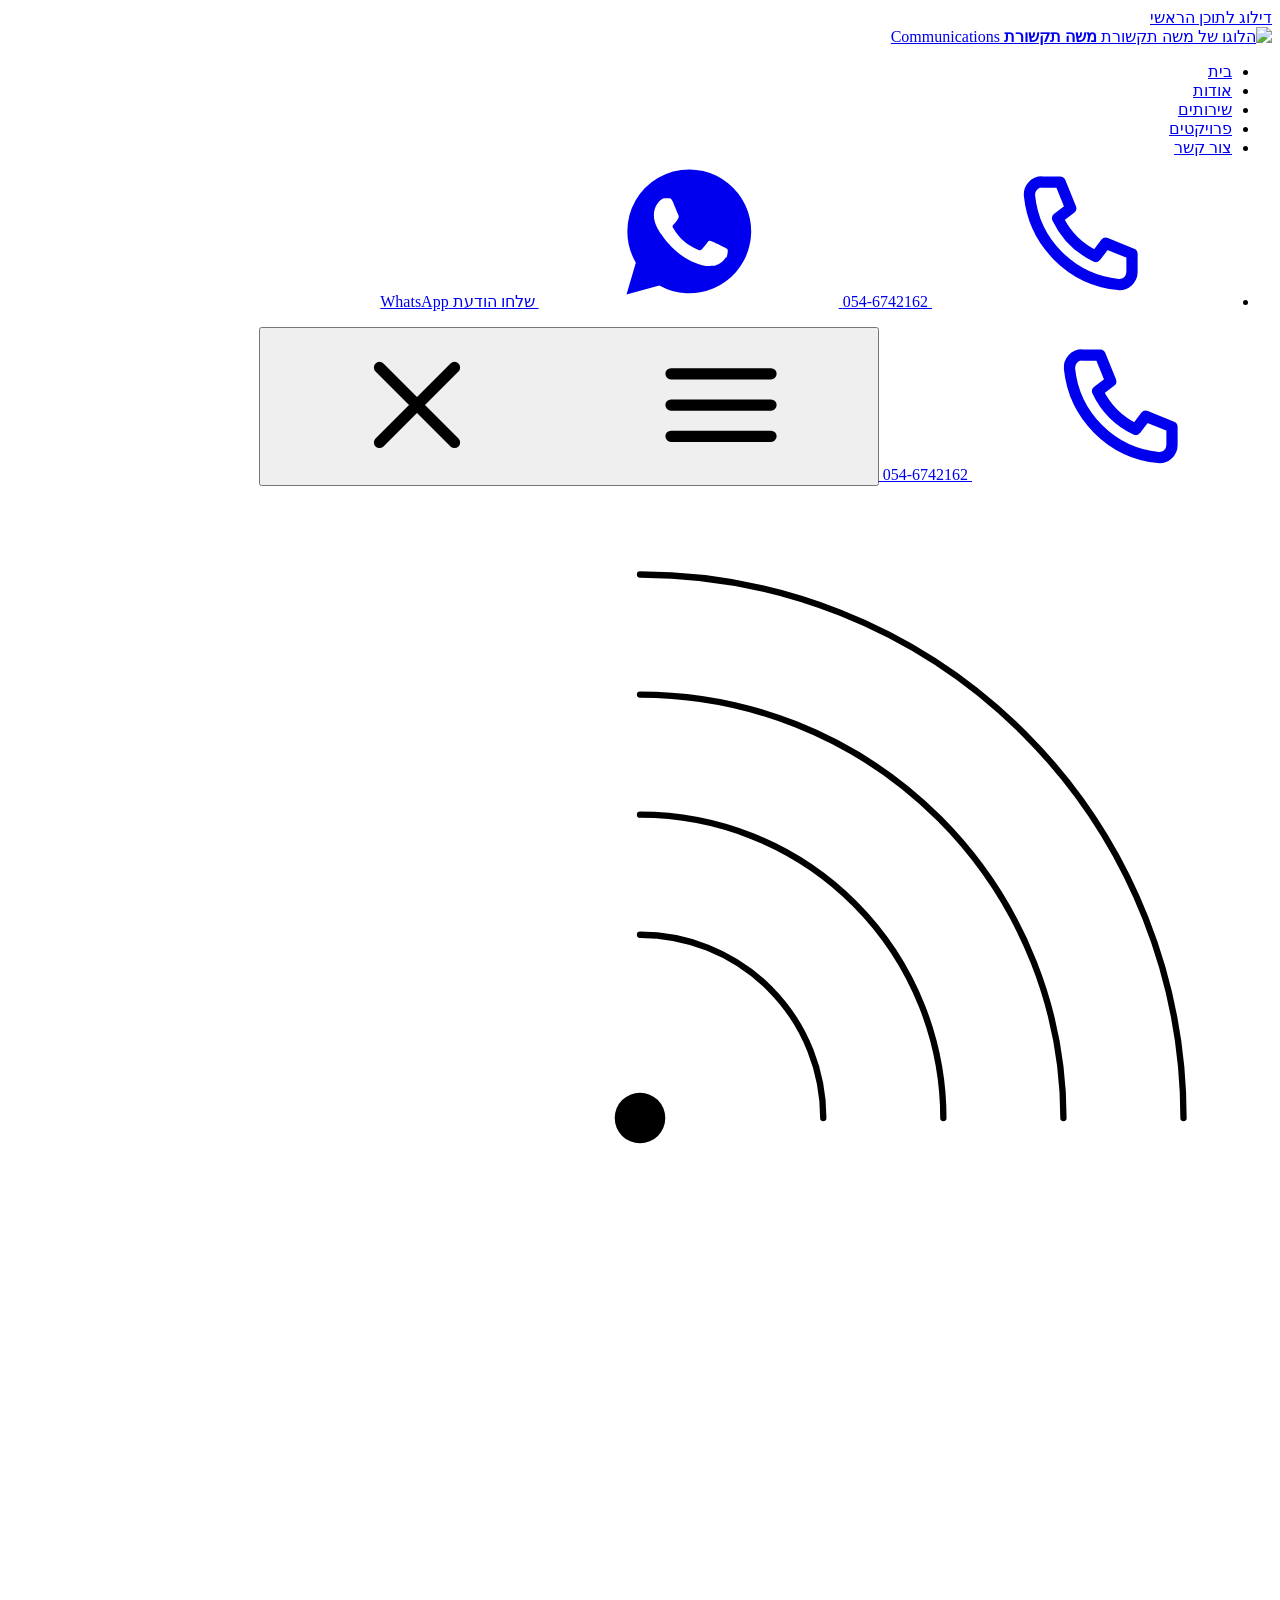
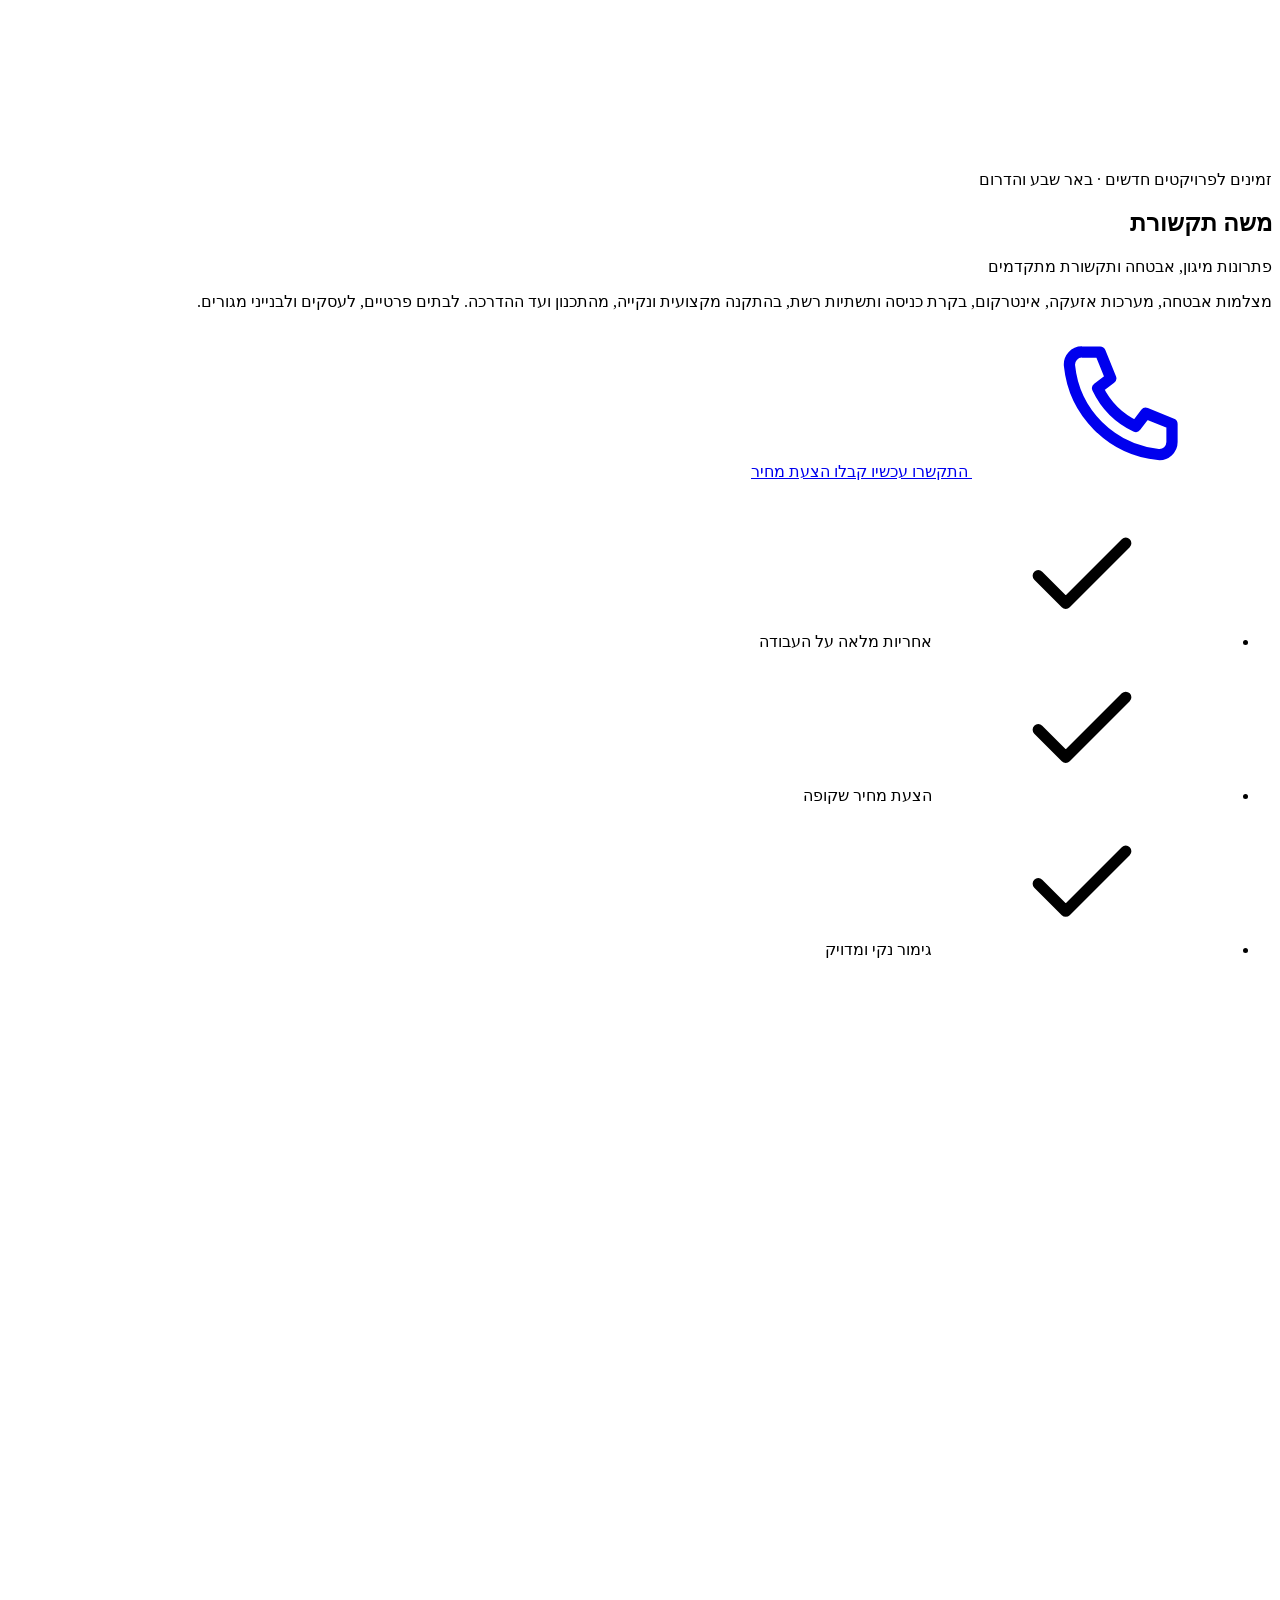
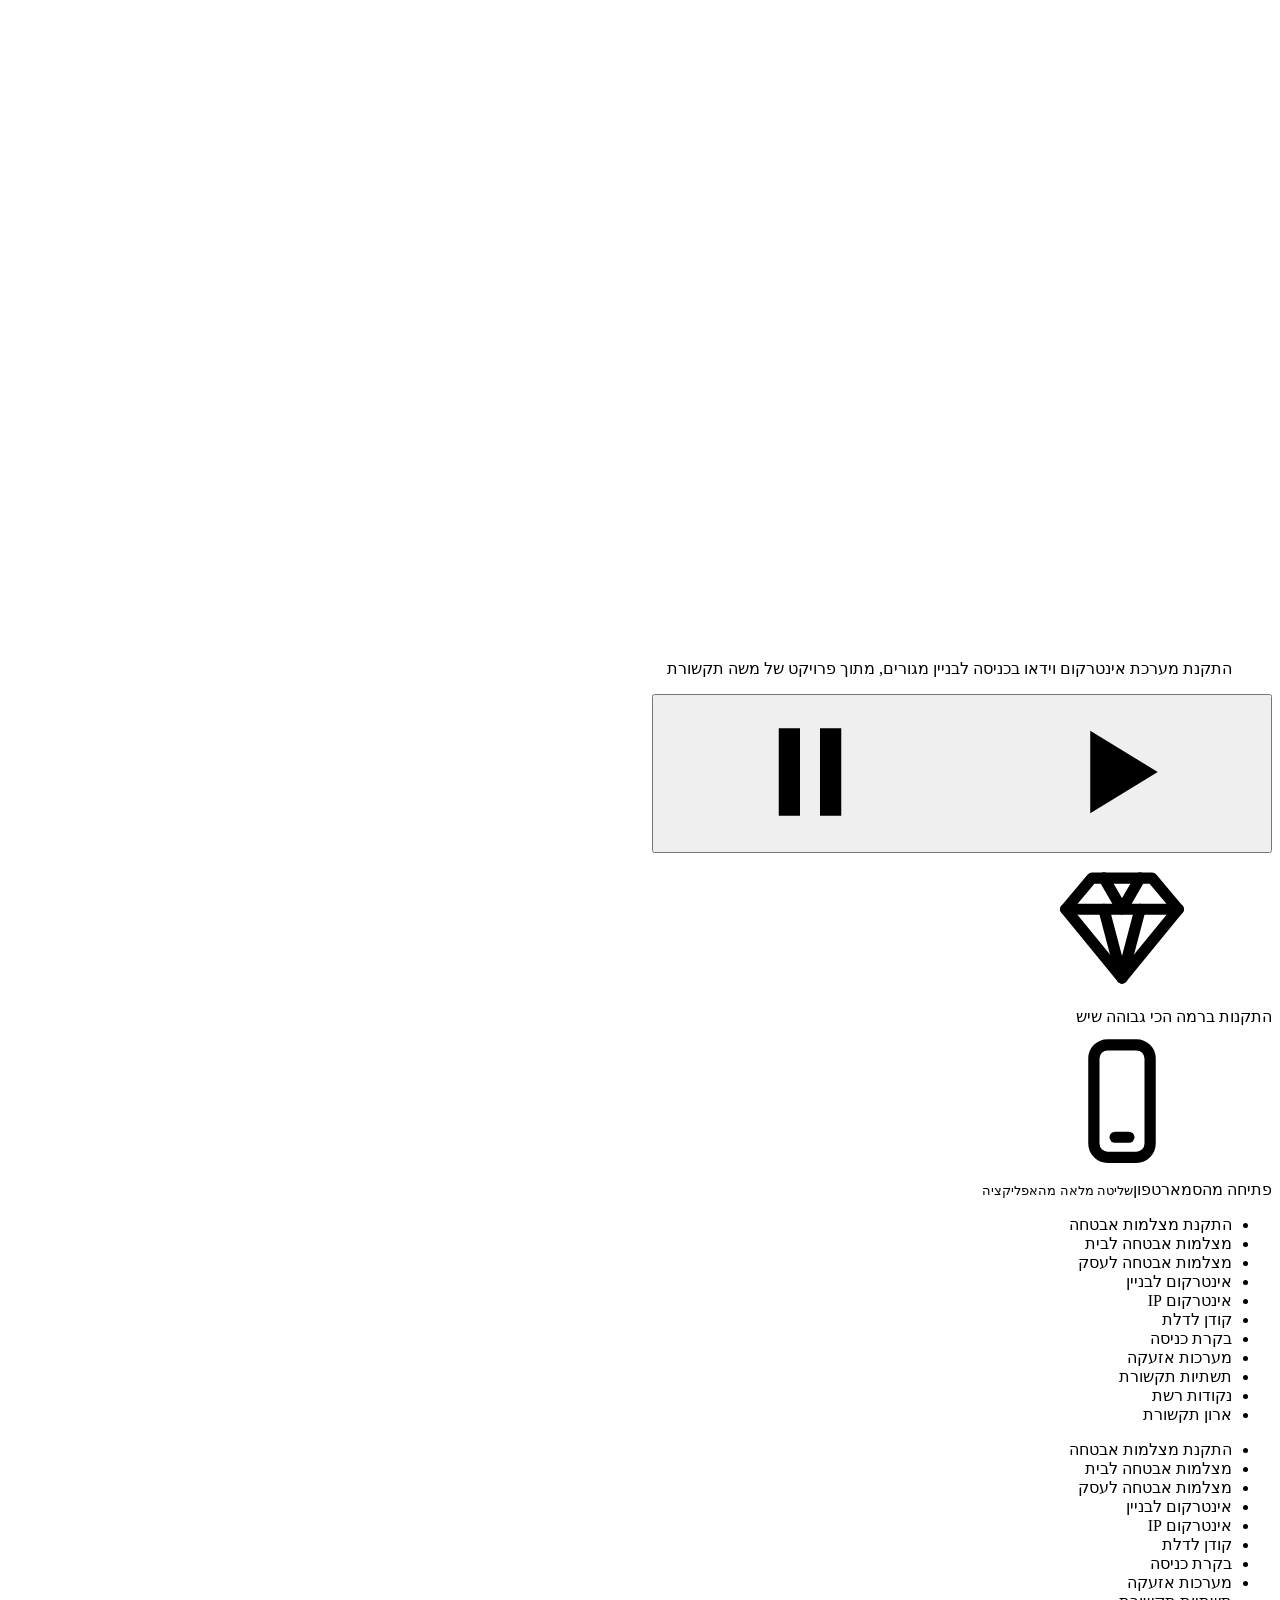
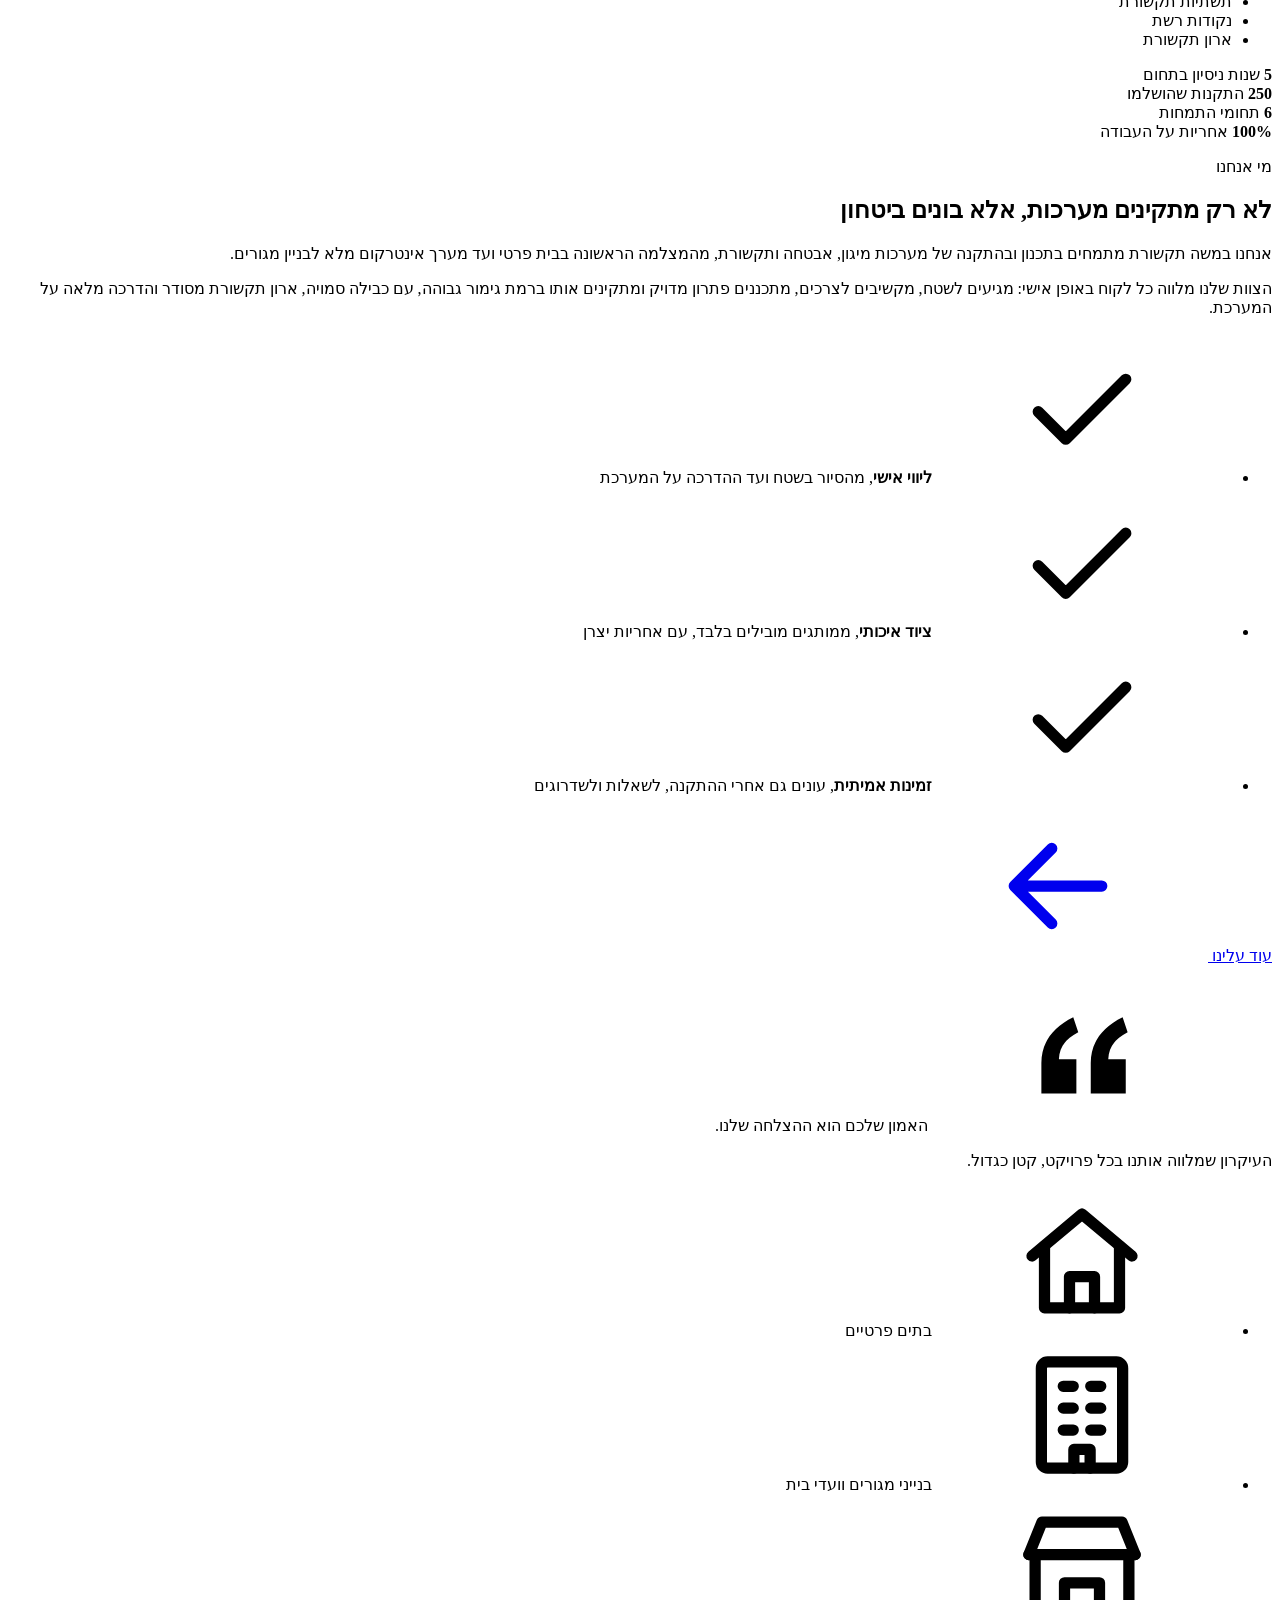
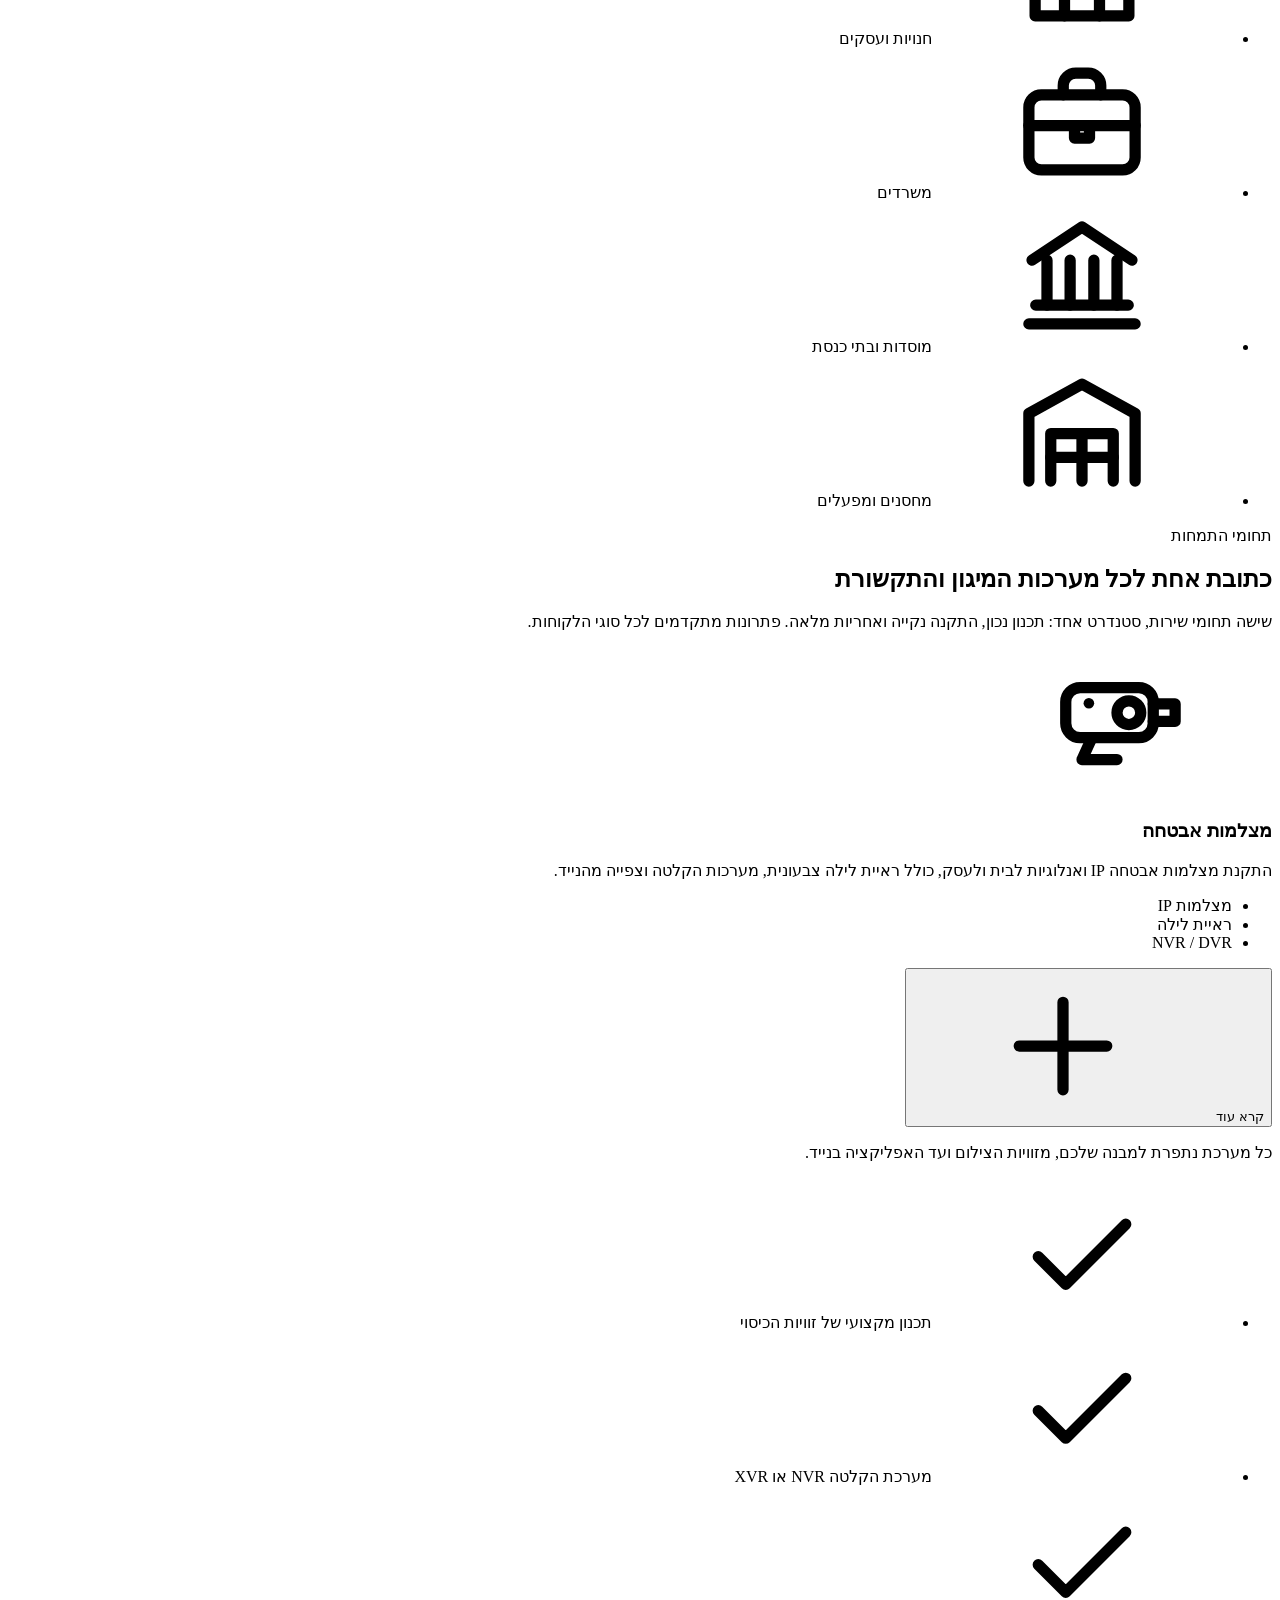
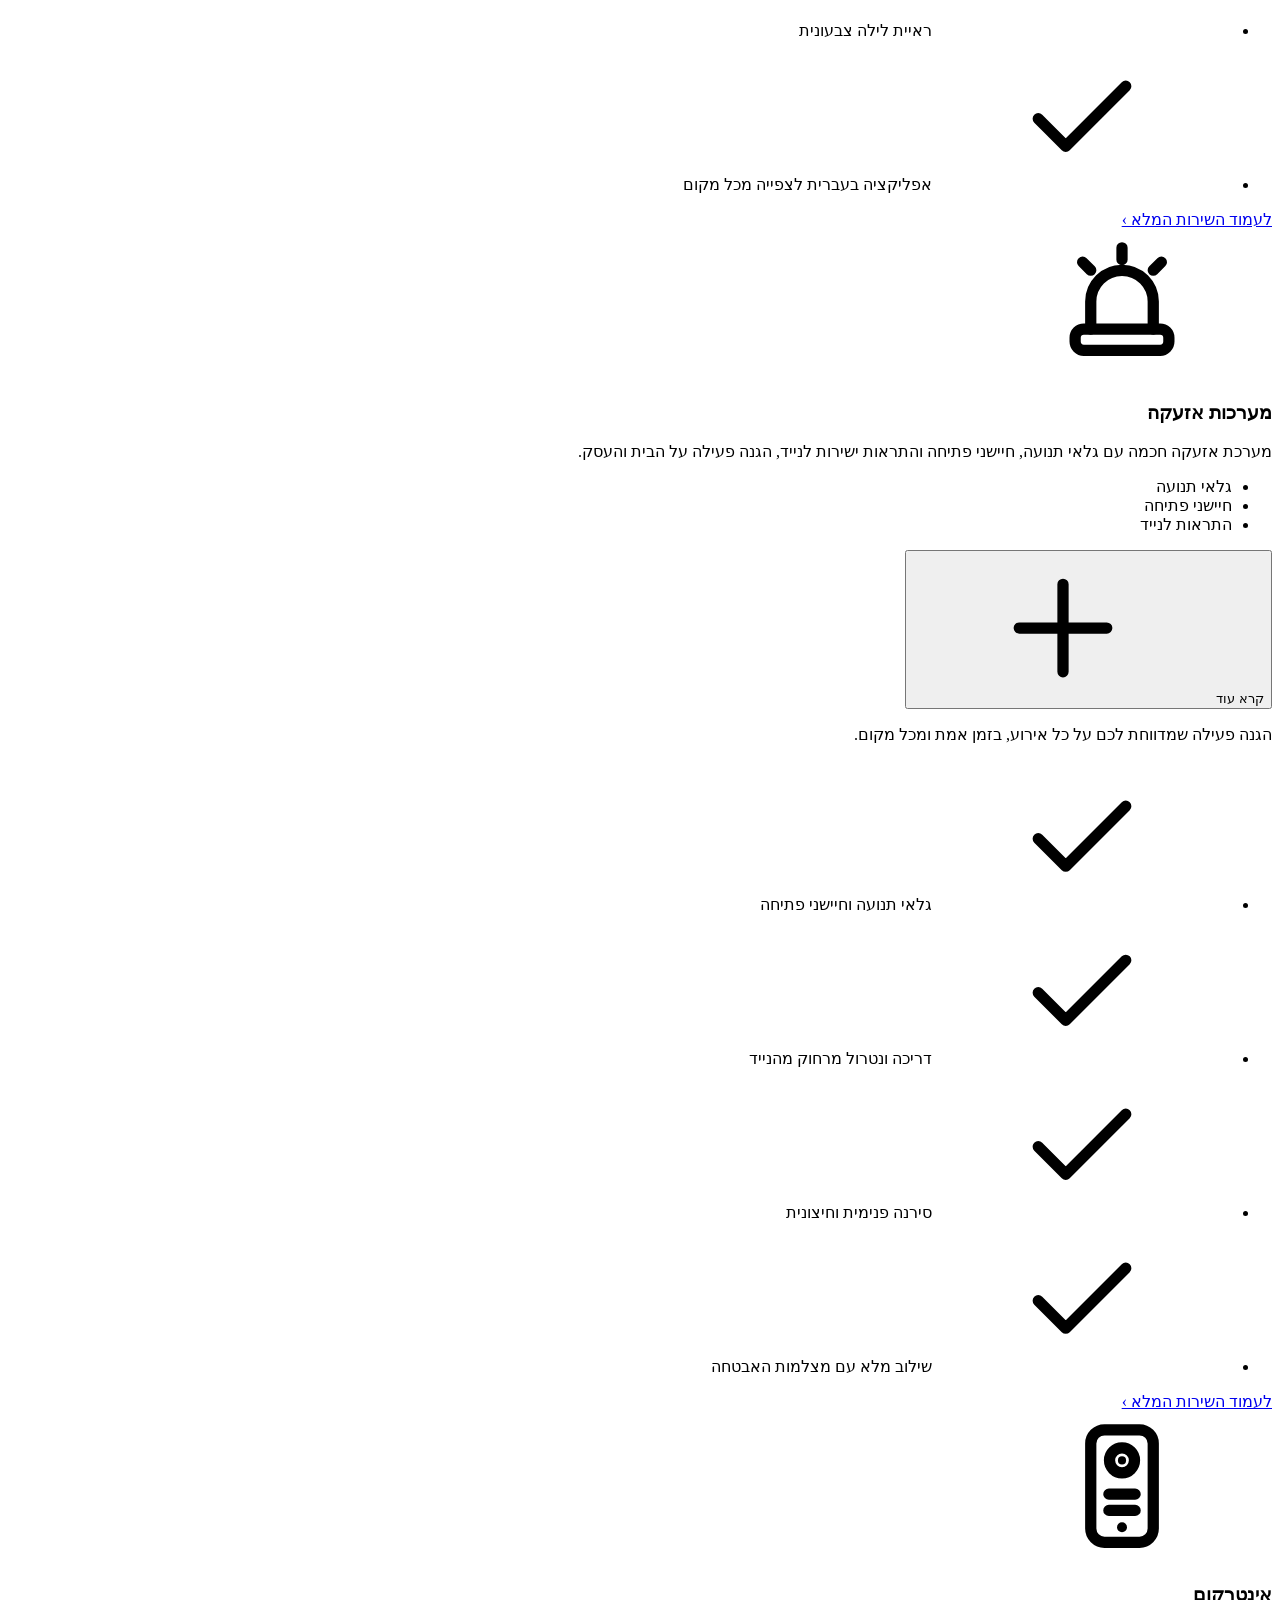
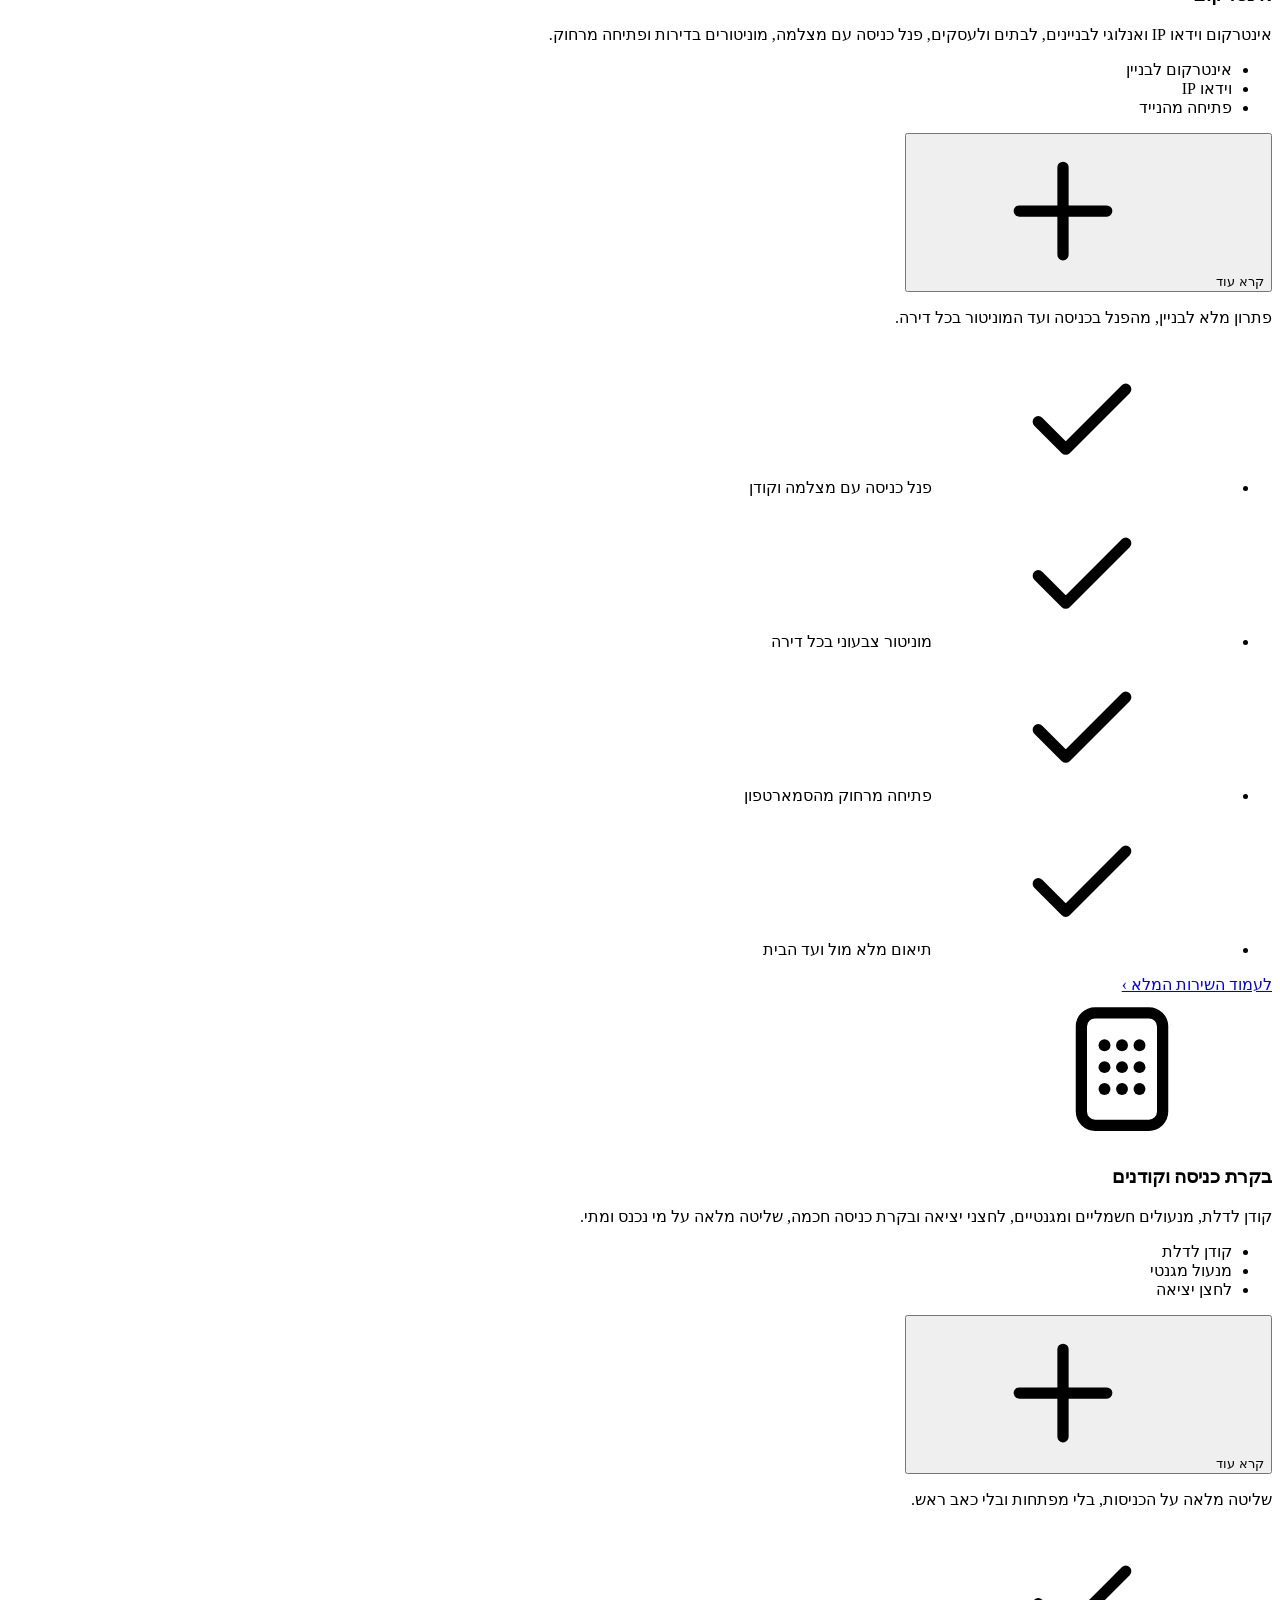
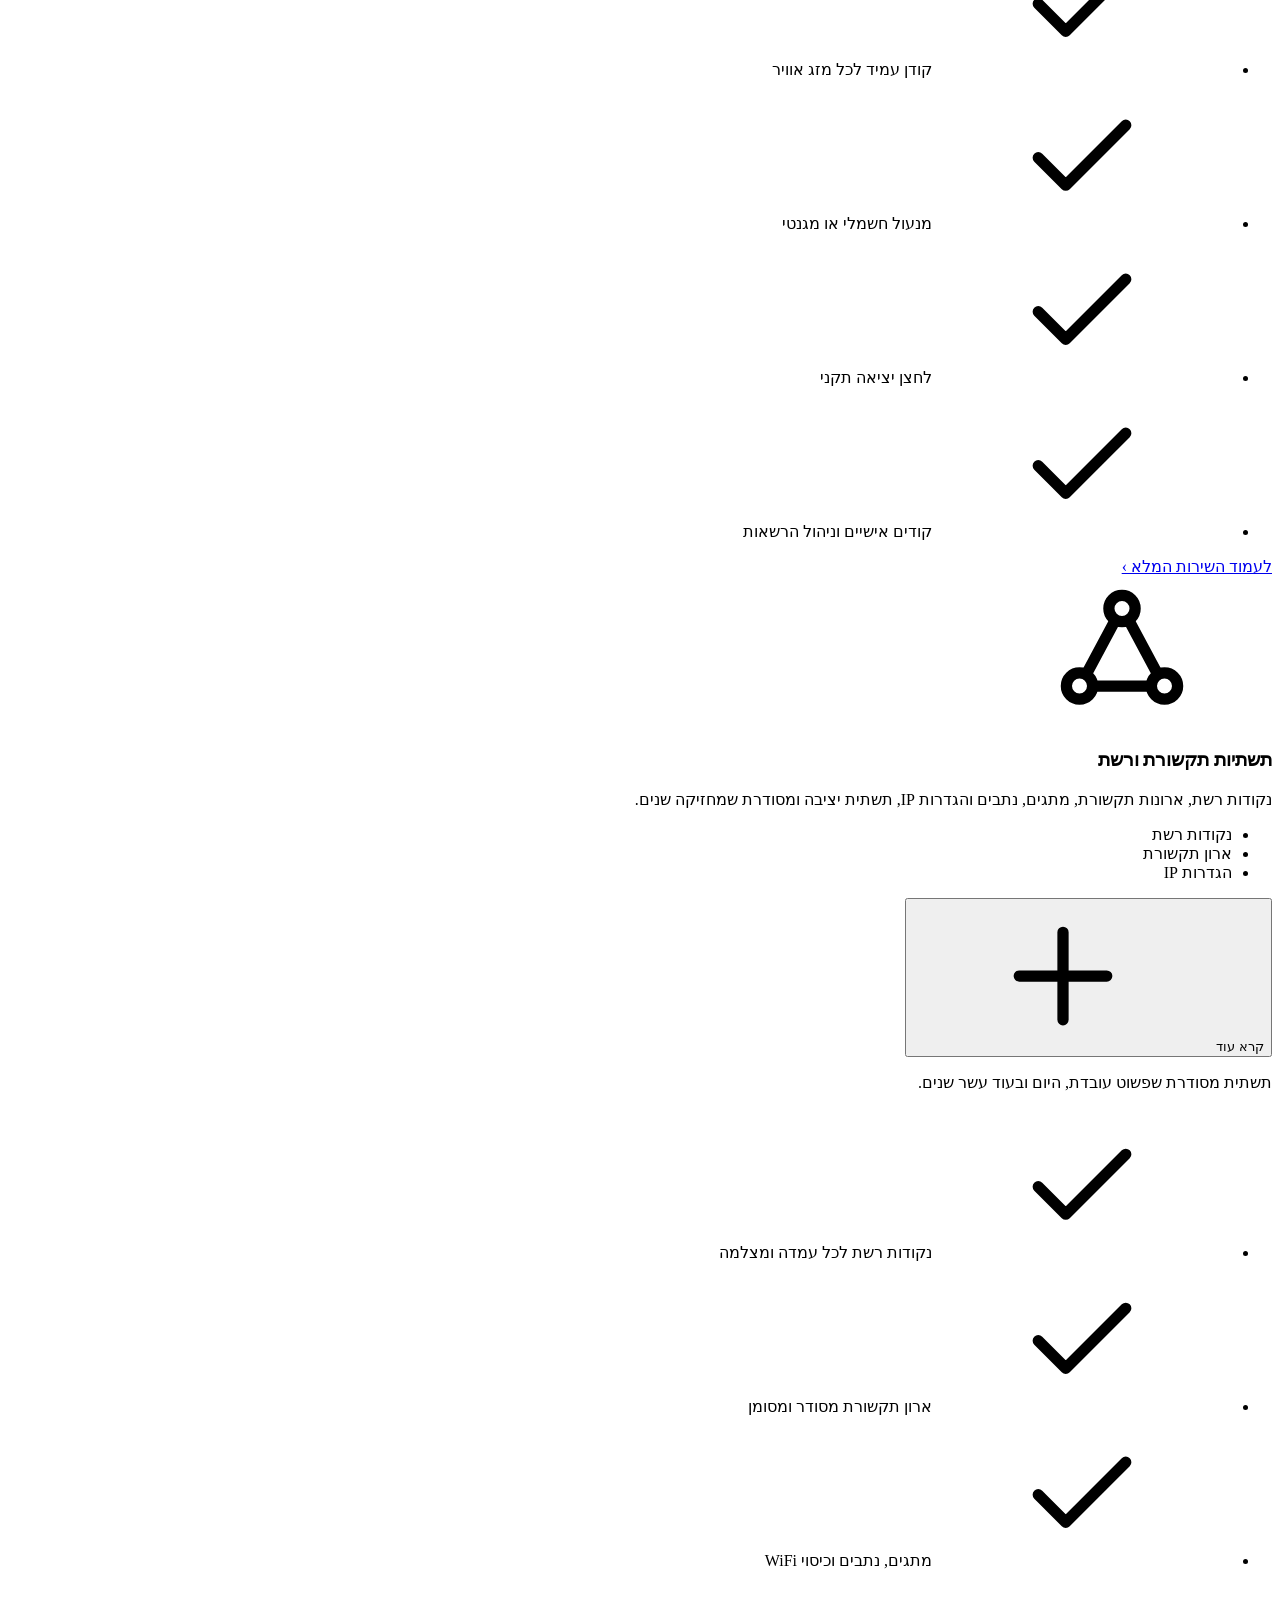
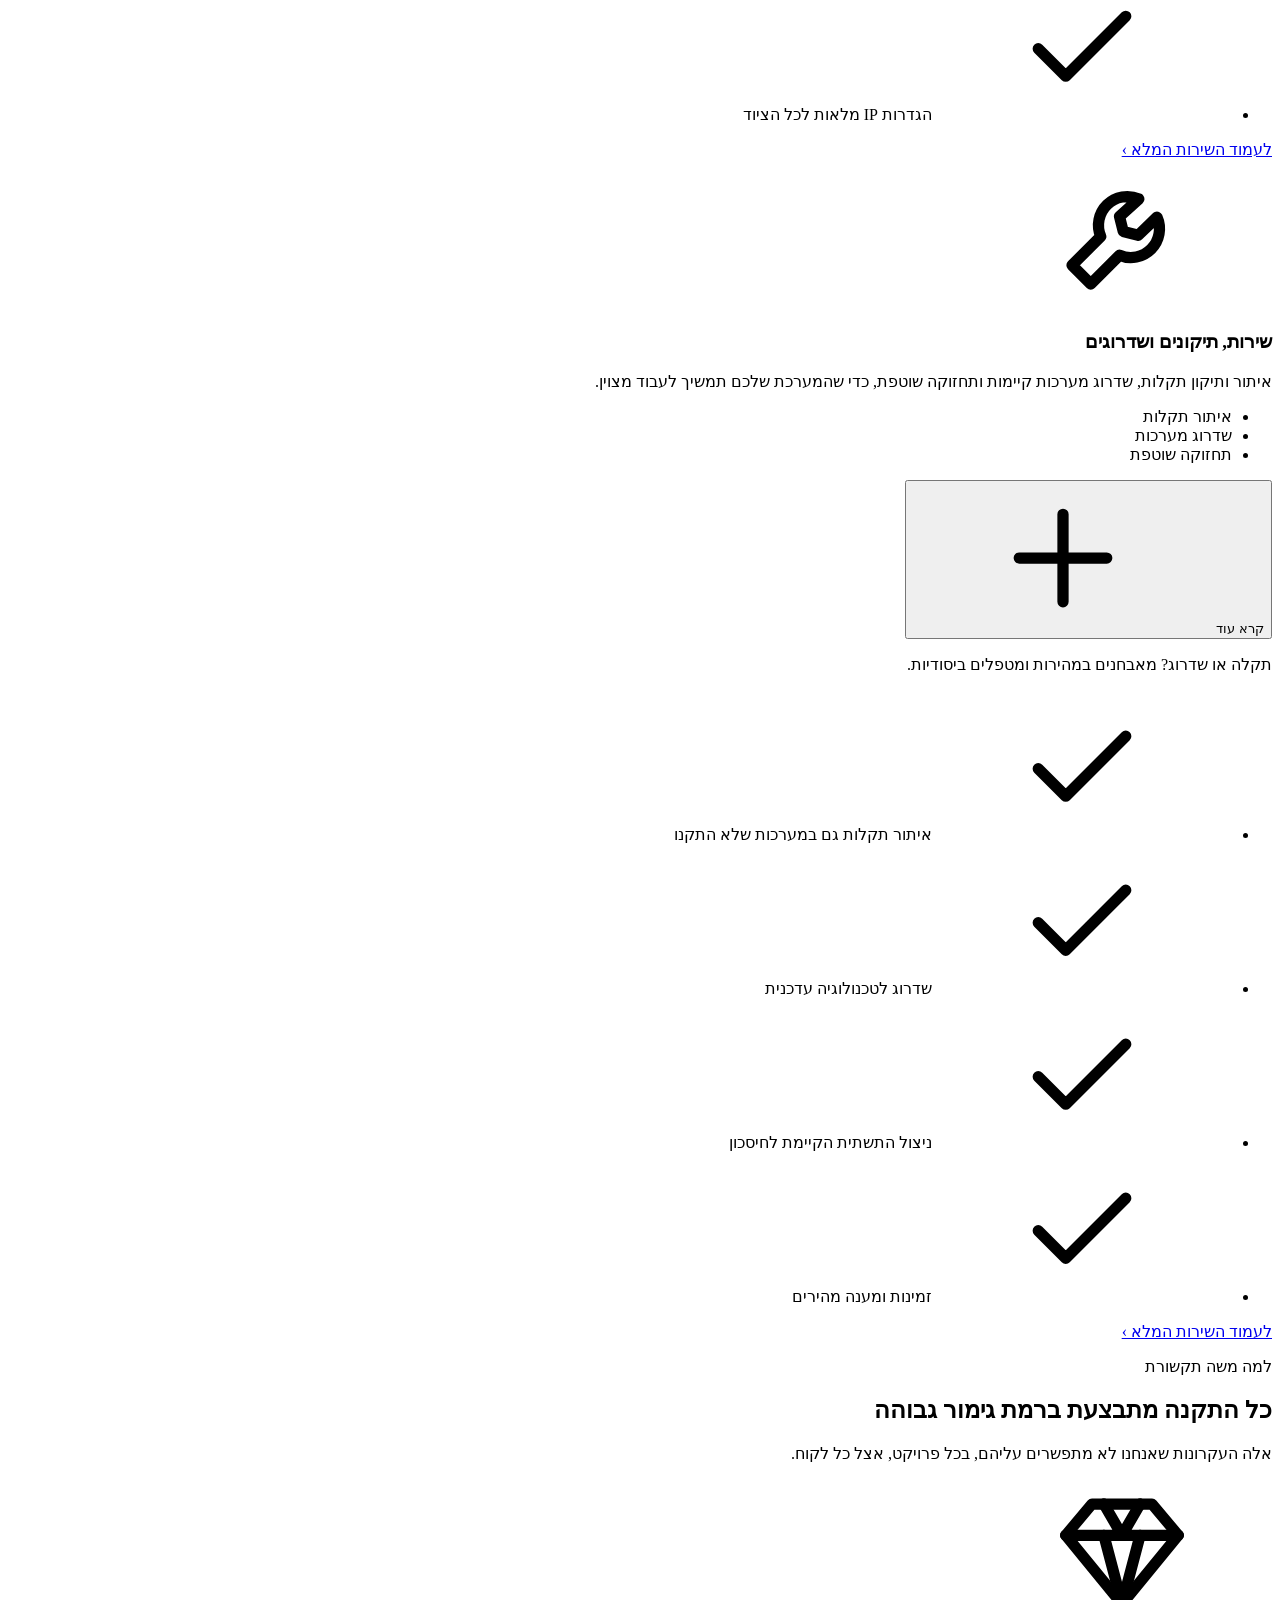
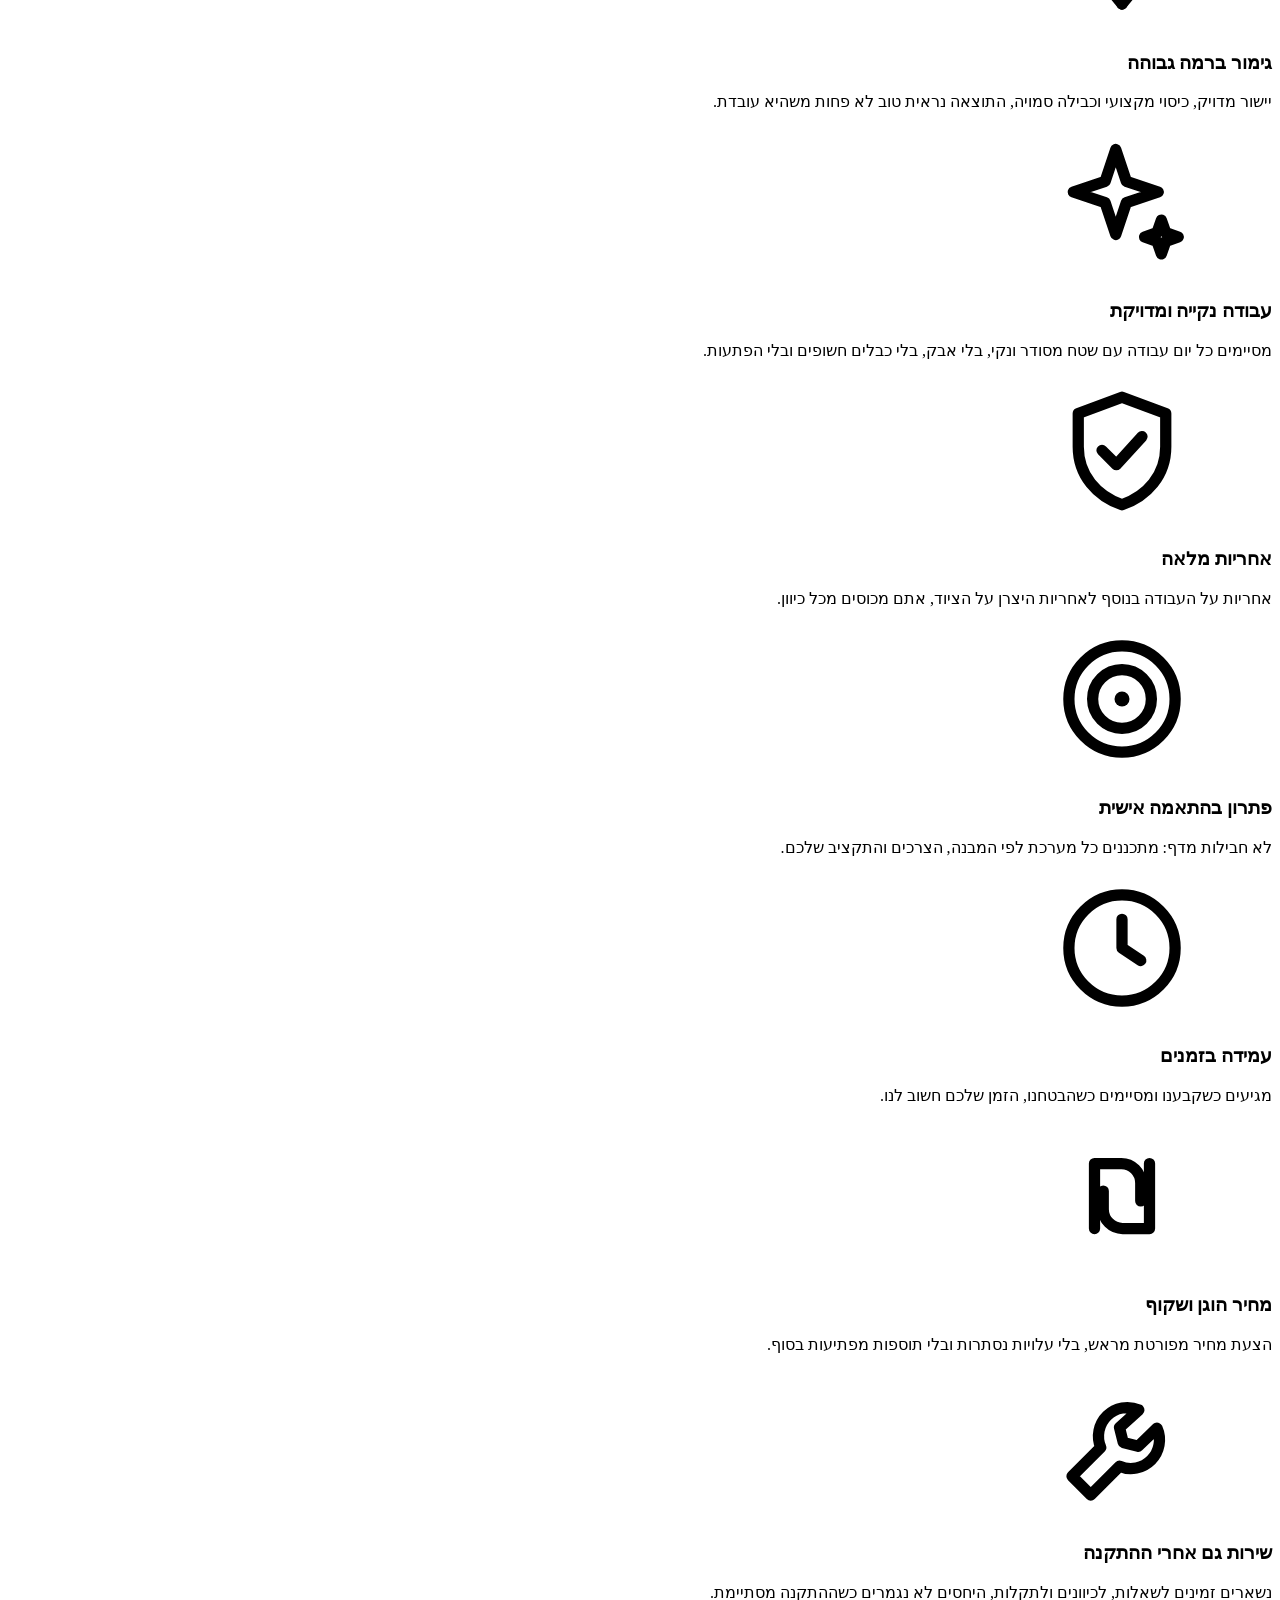
==== index.html @ 88ff913c "Add files via upload" ====
<!DOCTYPE html>
<html lang="he" dir="rtl">
<head>
  <meta charset="UTF-8">
  <meta name="viewport" content="width=device-width, initial-scale=1">
  <title>משה תקשורת | התקנת מצלמות אבטחה, אינטרקום ומערכות מיגון</title>
  <meta name="description" content="משה תקשורת, התקנת מצלמות אבטחה לבית ולעסק, אינטרקום לבניין, בקרת כניסה, מערכות אזעקה ותשתיות תקשורת בבאר שבע והדרום. עבודה מקצועית ונקייה עם אחריות מלאה. חייגו: 054-6742162">
  <link rel="canonical" href="https://www.moshe-tikshoret.co.il/">
  <meta name="robots" content="index, follow, max-image-preview:large, max-snippet:-1, max-video-preview:-1">
  <meta name="theme-color" content="#04080f">

  <meta property="og:type" content="website">
  <meta property="og:site_name" content="משה תקשורת">
  <meta property="og:locale" content="he_IL">
  <meta property="og:title" content="משה תקשורת | התקנת מצלמות אבטחה, אינטרקום ומערכות מיגון">
  <meta property="og:description" content="פתרונות מיגון, אבטחה ותקשורת מתקדמים, מצלמות אבטחה, אזעקות, אינטרקום, בקרת כניסה ותשתיות רשת. באר שבע והדרום. 054-6742162">
  <meta property="og:url" content="https://www.moshe-tikshoret.co.il/">
  <meta property="og:image" content="https://www.moshe-tikshoret.co.il/assets/og-image.jpg">
  <meta property="og:image:width" content="1200">
  <meta property="og:image:height" content="630">
  <meta property="og:image:alt" content="משה תקשורת, פתרונות מיגון, אבטחה ותקשורת מתקדמים">
  <meta name="twitter:card" content="summary_large_image">
  <meta name="twitter:title" content="משה תקשורת | התקנת מצלמות אבטחה, אינטרקום ומערכות מיגון">
  <meta name="twitter:description" content="פתרונות מיגון, אבטחה ותקשורת מתקדמים בבאר שבע והדרום. חייגו: 054-6742162">
  <meta name="twitter:image" content="https://www.moshe-tikshoret.co.il/assets/og-image.jpg">

  <link rel="icon" href="assets/favicon.ico" sizes="32x32">
  <link rel="icon" href="assets/favicon-32.png" type="image/png" sizes="32x32">
  <link rel="apple-touch-icon" href="assets/apple-touch-icon.png">
  <link rel="manifest" href="site.webmanifest">

  <link rel="preload" href="assets/fonts/rubik-hebrew-wght-normal.woff2" as="font" type="font/woff2" crossorigin>
  <link rel="preload" href="assets/fonts/ibm-plex-sans-hebrew-hebrew-400-normal.woff2" as="font" type="font/woff2" crossorigin>
  <link rel="stylesheet" href="css/style.css">
  <script src="js/main.js" defer></script>

  <script type="application/ld+json">
  {
    "@context": "https://schema.org",
    "@graph": [
      {
        "@type": "LocalBusiness",
        "@id": "https://www.moshe-tikshoret.co.il/#business",
        "name": "משה תקשורת",
        "alternateName": "Moshe Communications",
        "description": "התקנת מצלמות אבטחה, מערכות אזעקה, אינטרקום, בקרת כניסה ותשתיות תקשורת לבתים, לעסקים ולבנייני מגורים, בבאר שבע, בדרום ובמרכז.",
        "url": "https://www.moshe-tikshoret.co.il/",
        "telephone": "+972-54-674-2162",
        "image": "https://www.moshe-tikshoret.co.il/assets/og-image.jpg",
        "logo": "https://www.moshe-tikshoret.co.il/assets/icon-512.png",
        "priceRange": "₪₪",
        "address": {
          "@type": "PostalAddress",
          "addressLocality": "באר שבע",
          "addressRegion": "מחוז הדרום",
          "addressCountry": "IL"
        },
        "areaServed": [
          { "@type": "City", "name": "באר שבע" },
          { "@type": "AdministrativeArea", "name": "מחוז הדרום" },
          { "@type": "AdministrativeArea", "name": "מחוז המרכז" }
        ],
        "openingHoursSpecification": [
          {
            "@type": "OpeningHoursSpecification",
            "dayOfWeek": ["Sunday", "Monday", "Tuesday", "Wednesday", "Thursday"],
            "opens": "08:00",
            "closes": "19:00"
          },
          {
            "@type": "OpeningHoursSpecification",
            "dayOfWeek": "Friday",
            "opens": "08:00",
            "closes": "13:00"
          }
        ],
        "contactPoint": {
          "@type": "ContactPoint",
          "telephone": "+972-54-674-2162",
          "contactType": "customer service",
          "availableLanguage": ["Hebrew"]
        },
        "knowsAbout": [
          "התקנת מצלמות אבטחה",
          "מצלמות אבטחה לבית",
          "מצלמות אבטחה לעסק",
          "אינטרקום לבניין",
          "אינטרקום IP",
          "מערכת אזעקה",
          "קודן לדלת",
          "בקרת כניסה",
          "תשתיות תקשורת",
          "נקודות רשת",
          "ארון תקשורת"
        ]
      },
      {
        "@type": "WebSite",
        "@id": "https://www.moshe-tikshoret.co.il/#website",
        "url": "https://www.moshe-tikshoret.co.il/",
        "name": "משה תקשורת",
        "inLanguage": "he",
        "publisher": { "@id": "https://www.moshe-tikshoret.co.il/#business" }
      },
      {
        "@type": "FAQPage",
        "@id": "https://www.moshe-tikshoret.co.il/#faq",
        "mainEntity": [
          {
            "@type": "Question",
            "name": "כמה עולה התקנת מצלמות אבטחה?",
            "acceptedAnswer": {
              "@type": "Answer",
              "text": "המחיר תלוי במספר המצלמות, בסוג הציוד (IP או אנלוגי), במרחקי הכבילה ובמורכבות ההתקנה. אחרי שיחת ייעוץ קצרה או ביקור בשטח תקבלו הצעת מחיר מפורטת ושקופה, בלי עלויות נסתרות ובלי התחייבות."
            }
          },
          {
            "@type": "Question",
            "name": "אפשר לצפות במצלמות מהטלפון הנייד?",
            "acceptedAnswer": {
              "@type": "Answer",
              "text": "בהחלט. כל מערכת שאנחנו מתקינים מתחברת לאפליקציה ייעודית בעברית, שמאפשרת צפייה חיה, צפייה בהקלטות וקבלת התראות מכל מקום, מהסמארטפון, מהטאבלט או מהמחשב."
            }
          },
          {
            "@type": "Question",
            "name": "מה ההבדל בין מצלמות IP למצלמות אנלוגיות?",
            "acceptedAnswer": {
              "@type": "Answer",
              "text": "מצלמות IP מציעות איכות תמונה גבוהה במיוחד, זיהוי חכם ויכולות מתקדמות. מצלמות אנלוגיות HD הן פתרון אמין וחסכוני, שמתאים גם לשדרוג תשתית קיימת. בפגישת הייעוץ נתאים יחד את הפתרון הנכון לצרכים ולתקציב שלכם."
            }
          },
          {
            "@type": "Question",
            "name": "אתם מתקינים אינטרקום בבניין?",
            "acceptedAnswer": {
              "@type": "Answer",
              "text": "כן, ובשמחה. זו אחת ההתמחויות המרכזיות שלנו: אנחנו מתקינים מערכות אינטרקום וידאו IP ואנלוגי לבניינים, כולל פנל כניסה עם מצלמה, מוניטורים בדירות ופתיחה מהסמארטפון. העבודה מתואמת מול ועד הבית ומתבצעת עם מינימום הפרעה לדיירים."
            }
          },
          {
            "@type": "Question",
            "name": "באילו אזורים אתם עובדים?",
            "acceptedAnswer": {
              "@type": "Answer",
              "text": "הבסיס שלנו בבאר שבע ובדרום, ואנחנו מבצעים פרויקטים בכל רחבי הארץ בתיאום מראש."
            }
          },
          {
            "@type": "Question",
            "name": "האם יש אחריות על ההתקנה?",
            "acceptedAnswer": {
              "@type": "Answer",
              "text": "כן. כל התקנה מגיעה עם אחריות מלאה על העבודה, בנוסף לאחריות היצרן על הציוד. אנחנו נשארים זמינים גם אחרי ההתקנה, לשאלות, לכיוונים ולשדרוגים."
            }
          }
        ]
      }
    ]
  }
  </script>
</head>
<body>
<svg xmlns="http://www.w3.org/2000/svg" aria-hidden="true" style="position:absolute;width:0;height:0;overflow:hidden" focusable="false">
  <defs>
    <symbol id="i-menu" viewBox="0 0 24 24" fill="none" stroke="currentColor" stroke-width="1.8" stroke-linecap="round" stroke-linejoin="round"><path d="M4 7h16M4 12h16M4 17h16"/></symbol>
    <symbol id="i-close" viewBox="0 0 24 24" fill="none" stroke="currentColor" stroke-width="1.8" stroke-linecap="round" stroke-linejoin="round"><path d="M6 6l12 12M18 6 6 18"/></symbol>
    <symbol id="i-phone" viewBox="0 0 24 24" fill="none" stroke="currentColor" stroke-width="1.8" stroke-linecap="round" stroke-linejoin="round"><path d="M5.6 4h2.9l1.7 4.2-2.1 1.6a12.9 12.9 0 0 0 6.1 6.1l1.6-2.1L20 15.5v2.9a2 2 0 0 1-2.2 2A15.9 15.9 0 0 1 3.6 6.2 2 2 0 0 1 5.6 4Z"/></symbol>
    <symbol id="i-whatsapp" viewBox="0 0 24 24" fill="currentColor" stroke="none"><path d="M12.04 2a9.9 9.9 0 0 0-8.55 14.9L2 22l5.25-1.44A9.9 9.9 0 1 0 12.04 2Zm5.8 14.06c-.24.68-1.4 1.3-1.94 1.35-.5.04-1.12.06-1.8-.11a16 16 0 0 1-1.64-.6c-2.88-1.25-4.76-4.15-4.9-4.34-.15-.2-1.18-1.57-1.18-3s.74-2.12 1-2.4c.27-.3.58-.37.78-.37h.56c.18 0 .42-.06.66.5.24.58.83 2 .9 2.15.07.14.12.31.02.5-.1.2-.14.32-.29.49-.14.17-.3.38-.44.51-.14.15-.3.3-.13.59.17.29.76 1.26 1.63 2.04 1.12 1 2.07 1.3 2.36 1.45.29.14.46.12.63-.07.17-.2.72-.84.91-1.13.2-.29.39-.24.66-.14.26.1 1.69.8 1.98.94.29.15.48.22.55.34.07.12.07.68-.17 1.35Z"/></symbol>
    <symbol id="i-play" viewBox="0 0 24 24" fill="currentColor" stroke="none"><path d="M8.2 5.4v13.2L19 12 8.2 5.4Z"/></symbol>
    <symbol id="i-pause" viewBox="0 0 24 24" fill="currentColor" stroke="none"><path d="M7 5h3.4v14H7zM13.6 5H17v14h-3.4z"/></symbol>
    <symbol id="i-check" viewBox="0 0 24 24" fill="none" stroke="currentColor" stroke-width="1.8" stroke-linecap="round" stroke-linejoin="round"><path d="m5 12.6 4.4 4.4L19 7.4"/></symbol>
    <symbol id="i-plus" viewBox="0 0 24 24" fill="none" stroke="currentColor" stroke-width="1.8" stroke-linecap="round" stroke-linejoin="round"><path d="M12 5v14M5 12h14"/></symbol>
    <symbol id="i-arrow-left" viewBox="0 0 24 24" fill="none" stroke="currentColor" stroke-width="1.8" stroke-linecap="round" stroke-linejoin="round"><path d="M19 12H5m6-6-6 6 6 6"/></symbol>
    <symbol id="i-quote" viewBox="0 0 24 24" fill="currentColor" stroke="none"><path d="M10.6 5.8C7.3 7.4 5.5 9.9 5.5 13.1V18h5.6v-5.5H8.3c.1-1.9 1-3.2 3.1-4.3l-.8-2.4Zm7.9 0c-3.3 1.6-5.1 4.1-5.1 7.3V18H19v-5.5h-2.8c.1-1.9 1-3.2 3.1-4.3l-.8-2.4Z"/></symbol>
    <symbol id="i-pin" viewBox="0 0 24 24" fill="none" stroke="currentColor" stroke-width="1.8" stroke-linecap="round" stroke-linejoin="round"><path d="M12 21s7-6.2 7-11a7 7 0 1 0-14 0c0 4.8 7 11 7 11Z"/><circle cx="12" cy="9.8" r="2.5"/></symbol>
    <symbol id="i-clock" viewBox="0 0 24 24" fill="none" stroke="currentColor" stroke-width="1.8" stroke-linecap="round" stroke-linejoin="round"><circle cx="12" cy="12" r="8.5"/><path d="M12 7.4V12l3 2"/></symbol>
    <symbol id="i-shekel" viewBox="0 0 24 24" fill="none" stroke="currentColor" stroke-width="1.8" stroke-linecap="round" stroke-linejoin="round"><path d="M7.6 17.2V6.8h4.3a3.1 3.1 0 0 1 3.1 3.1v2.9"/><path d="M16.4 6.8v10.4h-4.3A3.1 3.1 0 0 1 9 14.1v-2.9"/></symbol>
    <symbol id="i-gem" viewBox="0 0 24 24" fill="none" stroke="currentColor" stroke-width="1.8" stroke-linecap="round" stroke-linejoin="round"><path d="M7.2 4h9.6L21 9l-9 11L3 9l4.2-5Z"/><path d="M3 9h18M9.1 4l2.9 5 2.9-5M12 20 9.1 9M12 20l2.9-11"/></symbol>
    <symbol id="i-sparkle" viewBox="0 0 24 24" fill="none" stroke="currentColor" stroke-width="1.8" stroke-linecap="round" stroke-linejoin="round"><path d="M11 3.6 12.7 8.7 17.8 10.4 12.7 12.1 11 17.2 9.3 12.1 4.2 10.4 9.3 8.7 11 3.6Z"/><path d="m18.3 14.9.7 2 2 .7-2 .7-.7 2-.7-2-2-.7 2-.7.7-2Z"/></symbol>
    <symbol id="i-shield-check" viewBox="0 0 24 24" fill="none" stroke="currentColor" stroke-width="1.8" stroke-linecap="round" stroke-linejoin="round"><path d="M12 3.4 19 6v5.3c0 4.6-3 7.9-7 9.3-4-1.4-7-4.7-7-9.3V6l7-2.6Z"/><path d="m8.8 11.9 2.3 2.3 4.1-4.5"/></symbol>
    <symbol id="i-target" viewBox="0 0 24 24" fill="none" stroke="currentColor" stroke-width="1.8" stroke-linecap="round" stroke-linejoin="round"><circle cx="12" cy="12" r="8.5"/><circle cx="12" cy="12" r="4.7"/><circle cx="12" cy="12" r="1.2" fill="currentColor" stroke="none"/></symbol>
    <symbol id="i-smartphone" viewBox="0 0 24 24" fill="none" stroke="currentColor" stroke-width="1.8" stroke-linecap="round" stroke-linejoin="round"><rect x="7.5" y="3" width="9" height="18" rx="2.2"/><path d="M10.9 17.8h2.2"/></symbol>
    <symbol id="i-cam-bullet" viewBox="0 0 24 24" fill="none" stroke="currentColor" stroke-width="1.8" stroke-linecap="round" stroke-linejoin="round"><rect x="3" y="6.5" width="14" height="8" rx="2.3"/><circle cx="13.1" cy="10.5" r="1.9"/><circle cx="6.7" cy="9" r=".85" fill="currentColor" stroke="none"/><path d="M17 9.1h3.5v2.8H17"/><path d="M7.2 14.5 5.6 18M5.6 18h5.6"/></symbol>
    <symbol id="i-cam-dome" viewBox="0 0 24 24" fill="none" stroke="currentColor" stroke-width="1.8" stroke-linecap="round" stroke-linejoin="round"><path d="M4.2 11.5a7.8 7.8 0 0 1 15.6 0"/><path d="M3 11.5h18"/><path d="M7.6 11.5a4.4 4.4 0 0 0 8.8 0"/><circle cx="12" cy="13.4" r="1.15" fill="currentColor" stroke="none"/></symbol>
    <symbol id="i-moon" viewBox="0 0 24 24" fill="none" stroke="currentColor" stroke-width="1.8" stroke-linecap="round" stroke-linejoin="round"><path d="M20 13.6A7.9 7.9 0 0 1 10.4 4a7.9 7.9 0 1 0 9.6 9.6Z"/></symbol>
    <symbol id="i-nvr" viewBox="0 0 24 24" fill="none" stroke="currentColor" stroke-width="1.8" stroke-linecap="round" stroke-linejoin="round"><rect x="3" y="7.5" width="18" height="9" rx="2"/><circle cx="7.3" cy="12" r="1.25"/><path d="M11.5 10.4h6M11.5 13.6h6"/><path d="M6.2 16.5v1.8M17.8 16.5v1.8"/></symbol>
    <symbol id="i-alarm" viewBox="0 0 24 24" fill="none" stroke="currentColor" stroke-width="1.8" stroke-linecap="round" stroke-linejoin="round"><path d="M7 16v-4.4a5 5 0 0 1 10 0V16"/><rect x="4.5" y="16" width="15" height="3.4" rx="1.4"/><path d="M12 3v1.9M5.7 5.3 7 6.6M18.3 5.3 17 6.6"/></symbol>
    <symbol id="i-intercom" viewBox="0 0 24 24" fill="none" stroke="currentColor" stroke-width="1.8" stroke-linecap="round" stroke-linejoin="round"><rect x="7" y="3" width="10" height="18" rx="2.2"/><circle cx="12" cy="7.9" r="2"/><circle cx="12" cy="7.9" r=".65" fill="currentColor" stroke="none"/><path d="M9.9 13.3h4.2M9.9 15.9h4.2"/><circle cx="12" cy="18.6" r=".8" fill="currentColor" stroke="none"/></symbol>
    <symbol id="i-monitor" viewBox="0 0 24 24" fill="none" stroke="currentColor" stroke-width="1.8" stroke-linecap="round" stroke-linejoin="round"><rect x="3.5" y="4.5" width="17" height="12.5" rx="2"/><circle cx="12" cy="7.4" r=".8" fill="currentColor" stroke="none"/><path d="M12 17v3.5M8.5 20.5h7"/></symbol>
    <symbol id="i-keypad" viewBox="0 0 24 24" fill="none" stroke="currentColor" stroke-width="1.8" stroke-linecap="round" stroke-linejoin="round"><rect x="5.5" y="3" width="13" height="18" rx="2.2"/><g fill="currentColor" stroke="none"><circle cx="9.2" cy="8.2" r=".95"/><circle cx="12" cy="8.2" r=".95"/><circle cx="14.8" cy="8.2" r=".95"/><circle cx="9.2" cy="11.7" r=".95"/><circle cx="12" cy="11.7" r=".95"/><circle cx="14.8" cy="11.7" r=".95"/><circle cx="9.2" cy="15.2" r=".95"/><circle cx="12" cy="15.2" r=".95"/><circle cx="14.8" cy="15.2" r=".95"/></g></symbol>
    <symbol id="i-badge" viewBox="0 0 24 24" fill="none" stroke="currentColor" stroke-width="1.8" stroke-linecap="round" stroke-linejoin="round"><rect x="3" y="5.5" width="18" height="13" rx="2.2"/><circle cx="8.2" cy="10.4" r="1.9"/><path d="M5.3 15.7c.5-1.4 1.6-2.2 2.9-2.2s2.4.8 2.9 2.2"/><path d="M14 9.6h4.6M14 12.6h4.6"/></symbol>
    <symbol id="i-lock" viewBox="0 0 24 24" fill="none" stroke="currentColor" stroke-width="1.8" stroke-linecap="round" stroke-linejoin="round"><rect x="5" y="10.5" width="14" height="9.5" rx="2.2"/><path d="M8.2 10.5V8a3.8 3.8 0 0 1 7.6 0v2.5"/><circle cx="12" cy="15" r="1.25" fill="currentColor" stroke="none"/></symbol>
    <symbol id="i-magnet" viewBox="0 0 24 24" fill="none" stroke="currentColor" stroke-width="1.8" stroke-linecap="round" stroke-linejoin="round"><path d="M7 3.5v7.5a5 5 0 0 0 10 0V3.5"/><path d="M7 3.5h3.6v4.2H7M13.4 3.5H17v4.2h-3.6"/></symbol>
    <symbol id="i-exit" viewBox="0 0 24 24" fill="none" stroke="currentColor" stroke-width="1.8" stroke-linecap="round" stroke-linejoin="round"><path d="M13.5 3.5H19A1.5 1.5 0 0 1 20.5 5v14a1.5 1.5 0 0 1-1.5 1.5h-5.5"/><path d="M3.5 12h9.7M9.7 8.4 13.3 12l-3.6 3.6"/></symbol>
    <symbol id="i-network" viewBox="0 0 24 24" fill="none" stroke="currentColor" stroke-width="1.8" stroke-linecap="round" stroke-linejoin="round"><circle cx="12" cy="5.2" r="2.1"/><circle cx="5.2" cy="17.6" r="2.1"/><circle cx="18.8" cy="17.6" r="2.1"/><path d="M10.9 7.1 6.3 15.7M13.1 7.1l4.6 8.6M7.3 17.6h9.4"/></symbol>
    <symbol id="i-port" viewBox="0 0 24 24" fill="none" stroke="currentColor" stroke-width="1.8" stroke-linecap="round" stroke-linejoin="round"><path d="M4 9.5h3V6h10v3.5h3V18H4V9.5Z"/><path d="M8 18v-2.8M10.7 18v-2.8M13.3 18v-2.8M16 18v-2.8"/></symbol>
    <symbol id="i-cabinet" viewBox="0 0 24 24" fill="none" stroke="currentColor" stroke-width="1.8" stroke-linecap="round" stroke-linejoin="round"><rect x="4.5" y="3" width="15" height="18" rx="1.8"/><path d="M4.5 8.7h15M4.5 14.4h15"/><circle cx="8" cy="5.9" r=".8" fill="currentColor" stroke="none"/><circle cx="8" cy="11.6" r=".8" fill="currentColor" stroke="none"/><circle cx="8" cy="17.5" r=".8" fill="currentColor" stroke="none"/><path d="M11.4 5.9h5M11.4 11.6h5M11.4 17.5h5"/></symbol>
    <symbol id="i-switch" viewBox="0 0 24 24" fill="none" stroke="currentColor" stroke-width="1.8" stroke-linecap="round" stroke-linejoin="round"><rect x="3" y="8.5" width="18" height="7" rx="1.8"/><path d="M6.2 13.4v-2M9.1 13.4v-2M12 13.4v-2M14.9 13.4v-2M17.8 13.4v-2"/><path d="M8.3 4.6h7.4M13.6 2.5l2.1 2.1-2.1 2.1M15.7 19.4H8.3M10.4 21.5l-2.1-2.1 2.1-2.1"/></symbol>
    <symbol id="i-router" viewBox="0 0 24 24" fill="none" stroke="currentColor" stroke-width="1.8" stroke-linecap="round" stroke-linejoin="round"><rect x="3" y="12.2" width="18" height="6.6" rx="1.8"/><path d="M7.5 12.2V6.4M16.5 12.2V6.4"/><circle cx="7.5" cy="5.5" r=".85" fill="currentColor" stroke="none"/><circle cx="16.5" cy="5.5" r=".85" fill="currentColor" stroke="none"/><circle cx="7.2" cy="15.5" r=".9" fill="currentColor" stroke="none"/><path d="M11 15.5h6"/></symbol>
    <symbol id="i-wifi" viewBox="0 0 24 24" fill="none" stroke="currentColor" stroke-width="1.8" stroke-linecap="round" stroke-linejoin="round"><path d="M4 9.6a12.2 12.2 0 0 1 16 0"/><path d="M7 12.9a8.1 8.1 0 0 1 10 0"/><path d="M9.8 16a4.3 4.3 0 0 1 4.4 0"/><circle cx="12" cy="18.7" r="1.1" fill="currentColor" stroke="none"/></symbol>
    <symbol id="i-cable" viewBox="0 0 24 24" fill="none" stroke="currentColor" stroke-width="1.8" stroke-linecap="round" stroke-linejoin="round"><path d="M8.2 3.5v4M15.8 3.5v4"/><path d="M6.5 7.5h11v4.4a5.5 5.5 0 0 1-11 0V7.5Z"/><path d="M12 17.4v3.1"/></symbol>
    <symbol id="i-config" viewBox="0 0 24 24" fill="none" stroke="currentColor" stroke-width="1.8" stroke-linecap="round" stroke-linejoin="round"><path d="M5 7.5h14M5 12h14M5 16.5h14"/><circle cx="9.6" cy="7.5" r="1.9" fill="#060c18"/><circle cx="15" cy="12" r="1.9" fill="#060c18"/><circle cx="8" cy="16.5" r="1.9" fill="#060c18"/></symbol>
    <symbol id="i-wrench" viewBox="0 0 24 24" fill="none" stroke="currentColor" stroke-width="1.8" stroke-linecap="round" stroke-linejoin="round"><path d="M14.7 6.4a4.6 4.6 0 0 0-6.1 6L4 17l3 3 4.6-4.6a4.6 4.6 0 0 0 6-6.1l-3 2.9-2.4-.6-.6-2.4 3.1-2.8Z"/></symbol>
    <symbol id="i-upgrade" viewBox="0 0 24 24" fill="none" stroke="currentColor" stroke-width="1.8" stroke-linecap="round" stroke-linejoin="round"><circle cx="12" cy="12" r="8.5"/><path d="M12 16.4V7.6M8.6 11 12 7.6l3.4 3.4"/></symbol>
    <symbol id="i-house" viewBox="0 0 24 24" fill="none" stroke="currentColor" stroke-width="1.8" stroke-linecap="round" stroke-linejoin="round"><path d="M4 11.2 12 4.5l8 6.7"/><path d="M6 9.6v9.9h12V9.6"/><path d="M10 19.5v-5h4v5"/></symbol>
    <symbol id="i-building" viewBox="0 0 24 24" fill="none" stroke="currentColor" stroke-width="1.8" stroke-linecap="round" stroke-linejoin="round"><rect x="5.5" y="3.5" width="13" height="17" rx="1"/><path d="M9 7.4h1.6M13.4 7.4H15M9 10.9h1.6M13.4 10.9H15M9 14.4h1.6M13.4 14.4H15"/><path d="M10.7 20.5v-3h2.6v3"/></symbol>
    <symbol id="i-store" viewBox="0 0 24 24" fill="none" stroke="currentColor" stroke-width="1.8" stroke-linecap="round" stroke-linejoin="round"><path d="M4.5 9.7v9.8h15V9.7"/><path d="M3.5 9.7 5.6 4.5h12.8l2.1 5.2"/><path d="M3.5 9.7h17"/><path d="M9.2 19.5v-5.3h5.6v5.3"/></symbol>
    <symbol id="i-briefcase" viewBox="0 0 24 24" fill="none" stroke="currentColor" stroke-width="1.8" stroke-linecap="round" stroke-linejoin="round"><rect x="3.5" y="7.5" width="17" height="12" rx="2"/><path d="M9 7.5V6a2 2 0 0 1 2-2h2a2 2 0 0 1 2 2v1.5"/><path d="M3.5 12.4h17"/><path d="M10.8 12.4v2h2.4v-2"/></symbol>
    <symbol id="i-landmark" viewBox="0 0 24 24" fill="none" stroke="currentColor" stroke-width="1.8" stroke-linecap="round" stroke-linejoin="round"><path d="M4 9.3 12 4l8 5.3"/><path d="M6.4 9.3v7.2M10.1 9.3v7.2M13.9 9.3v7.2M17.6 9.3v7.2"/><path d="M4.6 16.5h14.8M3.5 19.5h17"/></symbol>
    <symbol id="i-warehouse" viewBox="0 0 24 24" fill="none" stroke="currentColor" stroke-width="1.8" stroke-linecap="round" stroke-linejoin="round"><path d="M3.5 20V9.2L12 4.5l8.5 4.7V20"/><path d="M7 20v-7.6h10V20"/><path d="M7 16.2h10M12 12.4V20"/></symbol>
  </defs>
</svg>
  <a class="skip-link" href="#main">דילוג לתוכן הראשי</a>

  <header class="site-header" data-header>
    <div class="container nav-bar">
      <a class="brand" href="index.html" aria-label="משה תקשורת, דף הבית">
        <img src="assets/logo-mark.webp" alt="הלוגו של משה תקשורת" width="46" height="43">
        <span class="brand-name">
          <b>משה תקשורת</b>
          <span>Communications</span>
        </span>
      </a>

      <nav aria-label="ניווט ראשי">
        <ul class="nav-list" id="main-nav" data-nav-list>
          <li><a href="index.html" aria-current="page">בית</a></li>
          <li><a href="about/index.html">אודות</a></li>
          <li><a href="services/index.html">שירותים</a></li>
          <li><a href="projects/index.html">פרויקטים</a></li>
          <li><a href="contact/index.html">צור קשר</a></li>
          <li class="nav-cta-mobile">
            <a class="btn btn--primary" href="tel:+972546742162">
              <svg class="icon" aria-hidden="true"><use href="#i-phone"/></svg>
              <span dir="ltr">054-6742162</span>
            </a>
            <a class="btn btn--wa" href="https://wa.me/972546742162" target="_blank" rel="noopener">
              <svg class="icon" aria-hidden="true"><use href="#i-whatsapp"/></svg>
              שלחו הודעת WhatsApp
            </a>
          </li>
        </ul>
      </nav>

      <a class="btn btn--primary nav-phone" href="tel:+972546742162">
        <svg class="icon" aria-hidden="true"><use href="#i-phone"/></svg>
        <span class="num" dir="ltr">054-6742162</span>
      </a>

      <button class="nav-toggle" type="button" data-nav-toggle aria-expanded="false" aria-controls="main-nav" aria-label="פתיחת תפריט הניווט">
        <svg class="icon icon-menu" aria-hidden="true"><use href="#i-menu"/></svg>
        <svg class="icon icon-close" aria-hidden="true"><use href="#i-close"/></svg>
      </button>
    </div>
  </header>

  <main id="main">

    <!-- ======================= HERO ======================= -->
    <section class="hero" aria-label="משה תקשורת, פתרונות מיגון, אבטחה ותקשורת">
      <div class="arcs" aria-hidden="true">
        <svg viewBox="0 0 100 100" fill="none" stroke="currentColor" stroke-width=".5" stroke-linecap="round" width="100%" height="100%">
          <path d="M50 7a43 43 0 0 1 43 43"/>
          <path d="M50 16.5a33.5 33.5 0 0 1 33.5 33.5"/>
          <path d="M50 26a24 24 0 0 1 24 24"/>
          <path d="M50 35.5a14.5 14.5 0 0 1 14.5 14.5"/>
          <circle cx="50" cy="50" r="2" fill="currentColor" stroke="none"/>
        </svg>
      </div>

      <div class="container hero-grid">
        <div class="hero-copy">
          <p class="hero-badge">זמינים לפרויקטים חדשים · באר שבע והדרום</p>
          <h1>משה <span class="grad">תקשורת</span></h1>
          <p class="hero-tagline">פתרונות מיגון, אבטחה ותקשורת מתקדמים</p>
          <p class="lede hero-lede">מצלמות אבטחה, מערכות אזעקה, אינטרקום, בקרת כניסה ותשתיות רשת, בהתקנה מקצועית ונקייה, מהתכנון ועד ההדרכה. לבתים פרטיים, לעסקים ולבנייני מגורים.</p>
          <div class="btn-row">
            <a class="btn btn--primary btn--lg" href="tel:+972546742162">
              <svg class="icon" aria-hidden="true"><use href="#i-phone"/></svg>
              התקשרו עכשיו
            </a>
            <a class="btn btn--ghost btn--lg" href="contact/index.html">קבלו הצעת מחיר</a>
          </div>
          <ul class="hero-points">
            <li><svg class="icon" aria-hidden="true"><use href="#i-check"/></svg>אחריות מלאה על העבודה</li>
            <li><svg class="icon" aria-hidden="true"><use href="#i-check"/></svg>הצעת מחיר שקופה</li>
            <li><svg class="icon" aria-hidden="true"><use href="#i-check"/></svg>גימור נקי ומדויק</li>
          </ul>
        </div>

        <div class="hero-media">
          <figure class="hero-frame">
            <video data-hero-video muted loop playsinline preload="metadata" poster="assets/video-poster.jpg" width="720" height="1280" aria-label="סרטון מפרויקט התקנת אינטרקום וידאו IP בבניין מגורים">
              <source src="assets/intercom-project.mp4" type="video/mp4">
            </video>
            <figcaption class="visually-hidden">התקנת מערכת אינטרקום וידאו בכניסה לבניין מגורים, מתוך פרויקט של משה תקשורת</figcaption>
          </figure>
          <button class="media-ctrl" type="button" data-video-ctrl data-state="paused" aria-label="הפעלת סרטון הרקע">
            <svg class="icon icon-play" aria-hidden="true"><use href="#i-play"/></svg>
            <svg class="icon icon-pause" aria-hidden="true"><use href="#i-pause"/></svg>
          </button>
          <div class="hero-chip hero-chip--a">
            <svg class="icon" aria-hidden="true"><use href="#i-gem"/></svg>
            <div>התקנות ברמה הכי גבוהה שיש</div>
          </div>
          <div class="hero-chip hero-chip--b">
            <svg class="icon" aria-hidden="true"><use href="#i-smartphone"/></svg>
            <div>פתיחה מהסמארטפון<small>שליטה מלאה מהאפליקציה</small></div>
          </div>
        </div>
      </div>
    </section>

    <!-- ======================= KEYWORD MARQUEE ======================= -->
    <div class="marquee" aria-label="תחומי השירות שלנו">
      <div class="marquee-track">
        <ul>
          <li>התקנת מצלמות אבטחה</li>
          <li>מצלמות אבטחה לבית</li>
          <li>מצלמות אבטחה לעסק</li>
          <li>אינטרקום לבניין</li>
          <li>אינטרקום IP</li>
          <li>קודן לדלת</li>
          <li>בקרת כניסה</li>
          <li>מערכות אזעקה</li>
          <li>תשתיות תקשורת</li>
          <li>נקודות רשת</li>
          <li>ארון תקשורת</li>
        </ul>
        <ul aria-hidden="true">
          <li>התקנת מצלמות אבטחה</li>
          <li>מצלמות אבטחה לבית</li>
          <li>מצלמות אבטחה לעסק</li>
          <li>אינטרקום לבניין</li>
          <li>אינטרקום IP</li>
          <li>קודן לדלת</li>
          <li>בקרת כניסה</li>
          <li>מערכות אזעקה</li>
          <li>תשתיות תקשורת</li>
          <li>נקודות רשת</li>
          <li>ארון תקשורת</li>
        </ul>
      </div>
    </div>

    <!-- ======================= STATS ======================= -->
    <section class="section" aria-label="משה תקשורת במספרים">
      <div class="container">
        <div class="stats">
          <div class="stat" data-reveal style="--i:0">
            <b><span data-count="5" data-suffix="">5</span></b>
            <span>שנות ניסיון בתחום</span>
          </div>
          <div class="stat" data-reveal style="--i:1">
            <b><span data-count="250" data-suffix="">250</span></b>
            <span>התקנות שהושלמו</span>
          </div>
          <div class="stat" data-reveal style="--i:2">
            <b><span data-count="6" data-suffix="">6</span></b>
            <span>תחומי התמחות</span>
          </div>
          <div class="stat" data-reveal style="--i:3">
            <b><span data-count="100" data-suffix="%">100%</span></b>
            <span>אחריות על העבודה</span>
          </div>
        </div>
      </div>
    </section>

    <!-- ======================= ABOUT PREVIEW ======================= -->
    <section class="section section--alt" aria-labelledby="about-title">
      <div class="container split">
        <div data-reveal>
          <p class="eyebrow">מי אנחנו</p>
          <h2 id="about-title">לא רק מתקינים מערכות, אלא <span class="grad">בונים ביטחון</span></h2>
          <p class="lede">אנחנו במשה תקשורת מתמחים בתכנון ובהתקנה של מערכות מיגון, אבטחה ותקשורת, מהמצלמה הראשונה בבית פרטי ועד מערך אינטרקום מלא לבניין מגורים.</p>
          <p>הצוות שלנו מלווה כל לקוח באופן אישי: מגיעים לשטח, מקשיבים לצרכים, מתכננים פתרון מדויק ומתקינים אותו ברמת גימור גבוהה, עם כבילה סמויה, ארון תקשורת מסודר והדרכה מלאה על המערכת.</p>
          <ul class="check-list">
            <li><svg class="icon" aria-hidden="true"><use href="#i-check"/></svg><span><b>ליווי אישי</b>, מהסיור בשטח ועד ההדרכה על המערכת</span></li>
            <li><svg class="icon" aria-hidden="true"><use href="#i-check"/></svg><span><b>ציוד איכותי</b>, ממותגים מובילים בלבד, עם אחריות יצרן</span></li>
            <li><svg class="icon" aria-hidden="true"><use href="#i-check"/></svg><span><b>זמינות אמיתית</b>, עונים גם אחרי ההתקנה, לשאלות ולשדרוגים</span></li>
          </ul>
          <a class="link-more" href="about/index.html">
            עוד עלינו
            <svg class="icon" aria-hidden="true"><use href="#i-arrow-left"/></svg>
          </a>
        </div>

        <div data-reveal style="--i:1">
          <div class="card quote-panel">
            <blockquote>
              <svg class="icon" aria-hidden="true"><use href="#i-quote"/></svg>
              האמון שלכם הוא ההצלחה שלנו.
            </blockquote>
            <p>העיקרון שמלווה אותנו בכל פרויקט, קטן כגדול.</p>
            <ul class="serve-list">
              <li><svg class="icon" aria-hidden="true"><use href="#i-house"/></svg>בתים פרטיים</li>
              <li><svg class="icon" aria-hidden="true"><use href="#i-building"/></svg>בנייני מגורים וועדי בית</li>
              <li><svg class="icon" aria-hidden="true"><use href="#i-store"/></svg>חנויות ועסקים</li>
              <li><svg class="icon" aria-hidden="true"><use href="#i-briefcase"/></svg>משרדים</li>
              <li><svg class="icon" aria-hidden="true"><use href="#i-landmark"/></svg>מוסדות ובתי כנסת</li>
              <li><svg class="icon" aria-hidden="true"><use href="#i-warehouse"/></svg>מחסנים ומפעלים</li>
            </ul>
          </div>
        </div>
      </div>
    </section>

    <!-- ======================= SERVICES ======================= -->
    <section class="section" id="services" aria-labelledby="services-title">
      <div class="container">
        <header class="section-head section-head--center" data-reveal>
          <p class="eyebrow">תחומי התמחות</p>
          <h2 id="services-title">כתובת אחת לכל <span class="grad">מערכות המיגון והתקשורת</span></h2>
          <p class="lede">שישה תחומי שירות, סטנדרט אחד: תכנון נכון, התקנה נקייה ואחריות מלאה. פתרונות מתקדמים לכל סוגי הלקוחות.</p>
        </header>

        <div class="cards-grid">
          <article class="card service-card" data-reveal style="--i:0">
            <span class="icon-tile"><svg class="icon" aria-hidden="true"><use href="#i-cam-bullet"/></svg></span>
            <h3>מצלמות אבטחה</h3>
            <p>התקנת מצלמות אבטחה IP ואנלוגיות לבית ולעסק, כולל ראיית לילה צבעונית, מערכות הקלטה וצפייה מהנייד.</p>
            <ul class="tags">
              <li>מצלמות IP</li>
              <li>ראיית לילה</li>
              <li>NVR / DVR</li>
            </ul>
            <button class="link-more card-expand" type="button" aria-expanded="false" aria-controls="more-cameras">
              קרא עוד
              <svg class="icon" aria-hidden="true"><use href="#i-plus"/></svg>
            </button>
            <div class="service-more" id="more-cameras">
              <div>
                <p>כל מערכת נתפרת למבנה שלכם, מזוויות הצילום ועד האפליקציה בנייד.</p>
                <ul class="mini-list">
                  <li><svg class="icon" aria-hidden="true"><use href="#i-check"/></svg>תכנון מקצועי של זוויות הכיסוי</li>
                  <li><svg class="icon" aria-hidden="true"><use href="#i-check"/></svg>מערכת הקלטה NVR או XVR</li>
                  <li><svg class="icon" aria-hidden="true"><use href="#i-check"/></svg>ראיית לילה צבעונית</li>
                  <li><svg class="icon" aria-hidden="true"><use href="#i-check"/></svg>אפליקציה בעברית לצפייה מכל מקום</li>
                </ul>
                <a class="more-link" href="services/index.html#cameras">לעמוד השירות המלא ›</a>
              </div>
            </div>
          </article>

          <article class="card service-card" data-reveal style="--i:1">
            <span class="icon-tile"><svg class="icon" aria-hidden="true"><use href="#i-alarm"/></svg></span>
            <h3>מערכות אזעקה</h3>
            <p>מערכת אזעקה חכמה עם גלאי תנועה, חיישני פתיחה והתראות ישירות לנייד, הגנה פעילה על הבית והעסק.</p>
            <ul class="tags">
              <li>גלאי תנועה</li>
              <li>חיישני פתיחה</li>
              <li>התראות לנייד</li>
            </ul>
            <button class="link-more card-expand" type="button" aria-expanded="false" aria-controls="more-alarms">
              קרא עוד
              <svg class="icon" aria-hidden="true"><use href="#i-plus"/></svg>
            </button>
            <div class="service-more" id="more-alarms">
              <div>
                <p>הגנה פעילה שמדווחת לכם על כל אירוע, בזמן אמת ומכל מקום.</p>
                <ul class="mini-list">
                  <li><svg class="icon" aria-hidden="true"><use href="#i-check"/></svg>גלאי תנועה וחיישני פתיחה</li>
                  <li><svg class="icon" aria-hidden="true"><use href="#i-check"/></svg>דריכה ונטרול מרחוק מהנייד</li>
                  <li><svg class="icon" aria-hidden="true"><use href="#i-check"/></svg>סירנה פנימית וחיצונית</li>
                  <li><svg class="icon" aria-hidden="true"><use href="#i-check"/></svg>שילוב מלא עם מצלמות האבטחה</li>
                </ul>
                <a class="more-link" href="services/index.html#alarms">לעמוד השירות המלא ›</a>
              </div>
            </div>
          </article>

          <article class="card service-card" data-reveal style="--i:2">
            <span class="icon-tile"><svg class="icon" aria-hidden="true"><use href="#i-intercom"/></svg></span>
            <h3>אינטרקום</h3>
            <p>אינטרקום וידאו IP ואנלוגי לבניינים, לבתים ולעסקים, פנל כניסה עם מצלמה, מוניטורים בדירות ופתיחה מרחוק.</p>
            <ul class="tags">
              <li>אינטרקום לבניין</li>
              <li>וידאו IP</li>
              <li>פתיחה מהנייד</li>
            </ul>
            <button class="link-more card-expand" type="button" aria-expanded="false" aria-controls="more-intercom">
              קרא עוד
              <svg class="icon" aria-hidden="true"><use href="#i-plus"/></svg>
            </button>
            <div class="service-more" id="more-intercom">
              <div>
                <p>פתרון מלא לבניין, מהפנל בכניסה ועד המוניטור בכל דירה.</p>
                <ul class="mini-list">
                  <li><svg class="icon" aria-hidden="true"><use href="#i-check"/></svg>פנל כניסה עם מצלמה וקודן</li>
                  <li><svg class="icon" aria-hidden="true"><use href="#i-check"/></svg>מוניטור צבעוני בכל דירה</li>
                  <li><svg class="icon" aria-hidden="true"><use href="#i-check"/></svg>פתיחה מרחוק מהסמארטפון</li>
                  <li><svg class="icon" aria-hidden="true"><use href="#i-check"/></svg>תיאום מלא מול ועד הבית</li>
                </ul>
                <a class="more-link" href="services/index.html#intercom">לעמוד השירות המלא ›</a>
              </div>
            </div>
          </article>

          <article class="card service-card" data-reveal style="--i:3">
            <span class="icon-tile"><svg class="icon" aria-hidden="true"><use href="#i-keypad"/></svg></span>
            <h3>בקרת כניסה וקודנים</h3>
            <p>קודן לדלת, מנעולים חשמליים ומגנטיים, לחצני יציאה ובקרת כניסה חכמה, שליטה מלאה על מי נכנס ומתי.</p>
            <ul class="tags">
              <li>קודן לדלת</li>
              <li>מנעול מגנטי</li>
              <li>לחצן יציאה</li>
            </ul>
            <button class="link-more card-expand" type="button" aria-expanded="false" aria-controls="more-access">
              קרא עוד
              <svg class="icon" aria-hidden="true"><use href="#i-plus"/></svg>
            </button>
            <div class="service-more" id="more-access">
              <div>
                <p>שליטה מלאה על הכניסות, בלי מפתחות ובלי כאב ראש.</p>
                <ul class="mini-list">
                  <li><svg class="icon" aria-hidden="true"><use href="#i-check"/></svg>קודן עמיד לכל מזג אוויר</li>
                  <li><svg class="icon" aria-hidden="true"><use href="#i-check"/></svg>מנעול חשמלי או מגנטי</li>
                  <li><svg class="icon" aria-hidden="true"><use href="#i-check"/></svg>לחצן יציאה תקני</li>
                  <li><svg class="icon" aria-hidden="true"><use href="#i-check"/></svg>קודים אישיים וניהול הרשאות</li>
                </ul>
                <a class="more-link" href="services/index.html#access">לעמוד השירות המלא ›</a>
              </div>
            </div>
          </article>

          <article class="card service-card" data-reveal style="--i:4">
            <span class="icon-tile"><svg class="icon" aria-hidden="true"><use href="#i-network"/></svg></span>
            <h3>תשתיות תקשורת ורשת</h3>
            <p>נקודות רשת, ארונות תקשורת, מתגים, נתבים והגדרות IP, תשתית יציבה ומסודרת שמחזיקה שנים.</p>
            <ul class="tags">
              <li>נקודות רשת</li>
              <li>ארון תקשורת</li>
              <li>הגדרות IP</li>
            </ul>
            <button class="link-more card-expand" type="button" aria-expanded="false" aria-controls="more-network">
              קרא עוד
              <svg class="icon" aria-hidden="true"><use href="#i-plus"/></svg>
            </button>
            <div class="service-more" id="more-network">
              <div>
                <p>תשתית מסודרת שפשוט עובדת, היום ובעוד עשר שנים.</p>
                <ul class="mini-list">
                  <li><svg class="icon" aria-hidden="true"><use href="#i-check"/></svg>נקודות רשת לכל עמדה ומצלמה</li>
                  <li><svg class="icon" aria-hidden="true"><use href="#i-check"/></svg>ארון תקשורת מסודר ומסומן</li>
                  <li><svg class="icon" aria-hidden="true"><use href="#i-check"/></svg>מתגים, נתבים וכיסוי WiFi</li>
                  <li><svg class="icon" aria-hidden="true"><use href="#i-check"/></svg>הגדרות IP מלאות לכל הציוד</li>
                </ul>
                <a class="more-link" href="services/index.html#network">לעמוד השירות המלא ›</a>
              </div>
            </div>
          </article>

          <article class="card service-card" data-reveal style="--i:5">
            <span class="icon-tile"><svg class="icon" aria-hidden="true"><use href="#i-wrench"/></svg></span>
            <h3>שירות, תיקונים ושדרוגים</h3>
            <p>איתור ותיקון תקלות, שדרוג מערכות קיימות ותחזוקה שוטפת, כדי שהמערכת שלכם תמשיך לעבוד מצוין.</p>
            <ul class="tags">
              <li>איתור תקלות</li>
              <li>שדרוג מערכות</li>
              <li>תחזוקה שוטפת</li>
            </ul>
            <button class="link-more card-expand" type="button" aria-expanded="false" aria-controls="more-maintenance">
              קרא עוד
              <svg class="icon" aria-hidden="true"><use href="#i-plus"/></svg>
            </button>
            <div class="service-more" id="more-maintenance">
              <div>
                <p>תקלה או שדרוג? מאבחנים במהירות ומטפלים ביסודיות.</p>
                <ul class="mini-list">
                  <li><svg class="icon" aria-hidden="true"><use href="#i-check"/></svg>איתור תקלות גם במערכות שלא התקנו</li>
                  <li><svg class="icon" aria-hidden="true"><use href="#i-check"/></svg>שדרוג לטכנולוגיה עדכנית</li>
                  <li><svg class="icon" aria-hidden="true"><use href="#i-check"/></svg>ניצול התשתית הקיימת לחיסכון</li>
                  <li><svg class="icon" aria-hidden="true"><use href="#i-check"/></svg>זמינות ומענה מהירים</li>
                </ul>
                <a class="more-link" href="services/index.html#maintenance">לעמוד השירות המלא ›</a>
              </div>
            </div>
          </article>
        </div>
      </div>
    </section>

    <!-- ======================= WHY US ======================= -->
    <section class="section" aria-labelledby="why-title">
      <div class="container">
        <header class="section-head section-head--center" data-reveal>
          <p class="eyebrow">למה משה תקשורת</p>
          <h2 id="why-title">כל התקנה מתבצעת <span class="grad">ברמת גימור גבוהה</span></h2>
          <p class="lede">אלה העקרונות שאנחנו לא מתפשרים עליהם, בכל פרויקט, אצל כל לקוח.</p>
        </header>

        <div class="why-grid">
          <article class="card why-card" data-reveal style="--i:0">
            <span class="icon-tile"><svg class="icon" aria-hidden="true"><use href="#i-gem"/></svg></span>
            <h3>גימור ברמה גבוהה</h3>
            <p>יישור מדויק, כיסוי מקצועי וכבילה סמויה, התוצאה נראית טוב לא פחות משהיא עובדת.</p>
          </article>
          <article class="card why-card" data-reveal style="--i:1">
            <span class="icon-tile"><svg class="icon" aria-hidden="true"><use href="#i-sparkle"/></svg></span>
            <h3>עבודה נקייה ומדויקת</h3>
            <p>מסיימים כל יום עבודה עם שטח מסודר ונקי, בלי אבק, בלי כבלים חשופים ובלי הפתעות.</p>
          </article>
          <article class="card why-card" data-reveal style="--i:2">
            <span class="icon-tile"><svg class="icon" aria-hidden="true"><use href="#i-shield-check"/></svg></span>
            <h3>אחריות מלאה</h3>
            <p>אחריות על העבודה בנוסף לאחריות היצרן על הציוד, אתם מכוסים מכל כיוון.</p>
          </article>
          <article class="card why-card" data-reveal style="--i:3">
            <span class="icon-tile"><svg class="icon" aria-hidden="true"><use href="#i-target"/></svg></span>
            <h3>פתרון בהתאמה אישית</h3>
            <p>לא חבילות מדף: מתכננים כל מערכת לפי המבנה, הצרכים והתקציב שלכם.</p>
          </article>
          <article class="card why-card" data-reveal style="--i:4">
            <span class="icon-tile"><svg class="icon" aria-hidden="true"><use href="#i-clock"/></svg></span>
            <h3>עמידה בזמנים</h3>
            <p>מגיעים כשקבענו ומסיימים כשהבטחנו, הזמן שלכם חשוב לנו.</p>
          </article>
          <article class="card why-card" data-reveal style="--i:5">
            <span class="icon-tile"><svg class="icon" aria-hidden="true"><use href="#i-shekel"/></svg></span>
            <h3>מחיר הוגן ושקוף</h3>
            <p>הצעת מחיר מפורטת מראש, בלי עלויות נסתרות ובלי תוספות מפתיעות בסוף.</p>
          </article>
          <article class="card why-card" data-reveal style="--i:6">
            <span class="icon-tile"><svg class="icon" aria-hidden="true"><use href="#i-wrench"/></svg></span>
            <h3>שירות גם אחרי ההתקנה</h3>
            <p>נשארים זמינים לשאלות, לכיוונים ולתקלות, היחסים לא נגמרים כשההתקנה מסתיימת.</p>
          </article>
          <article class="card why-card" data-reveal style="--i:7">
            <span class="icon-tile"><svg class="icon" aria-hidden="true"><use href="#i-smartphone"/></svg></span>
            <h3>הדרכה מלאה</h3>
            <p>לא עוזבים עד שאתם שולטים במערכת, באפליקציה, בצפייה בהקלטות ובכל הפונקציות.</p>
          </article>
        </div>
      </div>
    </section>

    <!-- ======================= PROCESS ======================= -->
    <section class="section section--alt" aria-labelledby="process-title">
      <div class="container">
        <header class="section-head" data-reveal>
          <p class="eyebrow">איך זה עובד</p>
          <h2 id="process-title">מהשיחה הראשונה ועד מערכת עובדת</h2>
          <p class="lede">תהליך מסודר בארבעה שלבים, כך שתמיד תדעו בדיוק איפה הדברים עומדים.</p>
        </header>

        <div class="process">
          <div class="step" data-reveal style="--i:0">
            <h3>ייעוץ וסיור בשטח</h3>
            <p>מגיעים אליכם, מבינים את הצרכים ומאתרים את הנקודות הקריטיות במבנה.</p>
          </div>
          <div class="step" data-reveal style="--i:1">
            <h3>תכנון והצעת מחיר</h3>
            <p>בונים פתרון מותאם עם ציוד מומלץ והצעת מחיר מפורטת ושקופה.</p>
          </div>
          <div class="step" data-reveal style="--i:2">
            <h3>התקנה נקייה ומדויקת</h3>
            <p>מתקינים ברמת גימור גבוהה, מסתירים כבילה ובודקים כל רכיב במערכת.</p>
          </div>
          <div class="step" data-reveal style="--i:3">
            <h3>הדרכה, אחריות וליווי</h3>
            <p>מדריכים אתכם על המערכת והאפליקציה, ונשארים זמינים גם אחרי.</p>
          </div>
        </div>
      </div>
    </section>

    <!-- ======================= QUOTE BAND ======================= -->
    <section class="section quote-band" aria-label="המשפט שמנחה אותנו">
      <div class="arcs arcs--start" aria-hidden="true">
        <svg viewBox="0 0 100 100" fill="none" stroke="currentColor" stroke-width=".5" stroke-linecap="round" width="100%" height="100%">
          <path d="M50 7a43 43 0 0 1 43 43"/>
          <path d="M50 16.5a33.5 33.5 0 0 1 33.5 33.5"/>
          <path d="M50 26a24 24 0 0 1 24 24"/>
          <path d="M50 35.5a14.5 14.5 0 0 1 14.5 14.5"/>
        </svg>
      </div>
      <div class="container">
        <p class="big" data-reveal>אנחנו לא רק מתקינים מערכות. <span class="grad">אנחנו בונים ביטחון.</span></p>
        <p class="lede" data-reveal style="--i:1">משפחות, ועדי בתים ובעלי עסקים בבאר שבע ובדרום כבר סומכים עלינו. נשמח שגם אתם.</p>
        <div class="btn-row" data-reveal style="--i:2">
          <a class="btn btn--primary btn--lg" href="tel:+972546742162">
            <svg class="icon" aria-hidden="true"><use href="#i-phone"/></svg>
            התקשרו עכשיו
          </a>
          <a class="btn btn--ghost btn--lg" href="contact/index.html">קבלו הצעת מחיר</a>
        </div>
      </div>
    </section>

    <!-- ======================= FAQ ======================= -->
    <section class="section section--alt" id="faq" aria-labelledby="faq-title">
      <div class="container">
        <header class="section-head section-head--center" data-reveal>
          <p class="eyebrow">שאלות נפוצות</p>
          <h2 id="faq-title">כל מה שרציתם לדעת</h2>
          <p class="lede">לא מצאתם תשובה? <a href="contact/index.html">דברו איתנו</a>, נשמח לענות על כל שאלה.</p>
        </header>

        <div class="faq-wrap">
          <details class="faq" data-reveal style="--i:0">
            <summary>
              כמה עולה התקנת מצלמות אבטחה?
              <svg class="icon" aria-hidden="true"><use href="#i-plus"/></svg>
            </summary>
            <div class="faq-body">
              <p>המחיר תלוי במספר המצלמות, בסוג הציוד (IP או אנלוגי), במרחקי הכבילה ובמורכבות ההתקנה. אחרי שיחת ייעוץ קצרה או ביקור בשטח תקבלו הצעת מחיר מפורטת ושקופה, בלי עלויות נסתרות ובלי התחייבות.</p>
            </div>
          </details>

          <details class="faq" data-reveal style="--i:1">
            <summary>
              אפשר לצפות במצלמות מהטלפון הנייד?
              <svg class="icon" aria-hidden="true"><use href="#i-plus"/></svg>
            </summary>
            <div class="faq-body">
              <p>בהחלט. כל מערכת שאנחנו מתקינים מתחברת לאפליקציה ייעודית בעברית, שמאפשרת צפייה חיה, צפייה בהקלטות וקבלת התראות מכל מקום, מהסמארטפון, מהטאבלט או מהמחשב.</p>
            </div>
          </details>

          <details class="faq" data-reveal style="--i:2">
            <summary>
              מה ההבדל בין מצלמות IP למצלמות אנלוגיות?
              <svg class="icon" aria-hidden="true"><use href="#i-plus"/></svg>
            </summary>
            <div class="faq-body">
              <p>מצלמות IP מציעות איכות תמונה גבוהה במיוחד, זיהוי חכם ויכולות מתקדמות. מצלמות אנלוגיות HD הן פתרון אמין וחסכוני, שמתאים גם לשדרוג תשתית קיימת. בפגישת הייעוץ נתאים יחד את הפתרון הנכון לצרכים ולתקציב שלכם.</p>
            </div>
          </details>

          <details class="faq" data-reveal style="--i:3">
            <summary>
              אתם מתקינים אינטרקום בבניין?
              <svg class="icon" aria-hidden="true"><use href="#i-plus"/></svg>
            </summary>
            <div class="faq-body">
              <p>כן, ובשמחה. זו אחת ההתמחויות המרכזיות שלנו: אנחנו מתקינים מערכות אינטרקום וידאו IP ואנלוגי לבניינים, כולל פנל כניסה עם מצלמה, מוניטורים בדירות ופתיחה מהסמארטפון. העבודה מתואמת מול ועד הבית ומתבצעת עם מינימום הפרעה לדיירים.</p>
            </div>
          </details>

          <details class="faq" data-reveal style="--i:4">
            <summary>
              באילו אזורים אתם עובדים?
              <svg class="icon" aria-hidden="true"><use href="#i-plus"/></svg>
            </summary>
            <div class="faq-body">
              <p>הבסיס שלנו בבאר שבע ובדרום, ואנחנו מבצעים פרויקטים בכל רחבי הארץ בתיאום מראש.</p>
            </div>
          </details>

          <details class="faq" data-reveal style="--i:5">
            <summary>
              האם יש אחריות על ההתקנה?
              <svg class="icon" aria-hidden="true"><use href="#i-plus"/></svg>
            </summary>
            <div class="faq-body">
              <p>כן. כל התקנה מגיעה עם אחריות מלאה על העבודה, בנוסף לאחריות היצרן על הציוד. אנחנו נשארים זמינים גם אחרי ההתקנה, לשאלות, לכיוונים ולשדרוגים.</p>
            </div>
          </details>
        </div>
      </div>
    </section>

    <!-- ======================= CTA STRIP ======================= -->
    <section class="section" aria-labelledby="cta-title">
      <div class="container">
        <div class="cta-strip" data-reveal>
          <div>
            <p class="eyebrow">מוכנים להתחיל?</p>
            <h2 id="cta-title">נשמח לשמוע על הפרויקט שלכם</h2>
            <p>שיחת ייעוץ קצרה, בלי התחייבות, ותוך זמן קצר תקבלו הצעת מחיר מסודרת ושקופה.</p>
            <div class="btn-row">
              <a class="btn btn--wa" href="https://wa.me/972546742162?text=%D7%A9%D7%9C%D7%95%D7%9D%2C%20%D7%90%D7%A9%D7%9E%D7%97%20%D7%9C%D7%A7%D7%91%D7%9C%20%D7%94%D7%A6%D7%A2%D7%AA%20%D7%9E%D7%97%D7%99%D7%A8" target="_blank" rel="noopener">
                <svg class="icon" aria-hidden="true"><use href="#i-whatsapp"/></svg>
                שלחו הודעת WhatsApp
              </a>
              <a class="btn btn--ghost" href="contact/index.html">לעמוד יצירת קשר</a>
            </div>
          </div>
          <div class="cta-phone">
            <span>חייגו עכשיו</span>
            <a href="tel:+972546742162" dir="ltr">054-6742162</a>
          </div>
        </div>
      </div>
    </section>

  </main>

  <!-- ======================= FOOTER ======================= -->
  <footer class="site-footer">
    <div class="container">
      <div class="footer-grid">
        <div class="footer-brand">
          <img src="assets/logo-mark.webp" alt="הלוגו של משה תקשורת" width="58" height="54" loading="lazy">
          <p>תכנון והתקנה של מערכות מיגון, אבטחה ותקשורת, לבתים, לעסקים ולבנייני מגורים.</p>
          <p class="slogan">פתרונות מיגון, אבטחה ותקשורת מתקדמים</p>
        </div>

        <nav aria-label="ניווט בכותרת התחתונה">
          <h3>ניווט</h3>
          <div class="footer-links">
            <a href="index.html">בית</a>
            <a href="about/index.html">אודות</a>
            <a href="services/index.html">שירותים</a>
            <a href="projects/index.html">פרויקטים</a>
            <a href="contact/index.html">צור קשר</a>
          </div>
        </nav>

        <nav aria-label="קישורים לשירותים">
          <h3>שירותים</h3>
          <div class="footer-links">
            <a href="services/index.html#cameras">מצלמות אבטחה</a>
            <a href="services/index.html#alarms">מערכות אזעקה</a>
            <a href="services/index.html#intercom">אינטרקום</a>
            <a href="services/index.html#access">בקרת כניסה וקודנים</a>
            <a href="services/index.html#network">תשתיות תקשורת</a>
            <a href="services/index.html#maintenance">שירות ותיקונים</a>
          </div>
        </nav>

        <div>
          <h3>יצירת קשר</h3>
          <div class="footer-contact">
            <a href="tel:+972546742162">
              <svg class="icon" aria-hidden="true"><use href="#i-phone"/></svg>
              <span class="num" dir="ltr">054-6742162</span>
            </a>
            <a href="https://wa.me/972546742162" target="_blank" rel="noopener">
              <svg class="icon" aria-hidden="true"><use href="#i-whatsapp"/></svg>
              WhatsApp
            </a>
            <p class="row">
              <svg class="icon" aria-hidden="true"><use href="#i-pin"/></svg>
              באר שבע והדרום · כל הארץ בתיאום
            </p>
            <p class="row">
              <svg class="icon" aria-hidden="true"><use href="#i-clock"/></svg>
              א׳-ה׳ 08:00-19:00 · ו׳ 08:00-13:00
            </p>
          </div>
        </div>
      </div>

      <div class="footer-bottom">
        <p>© <span data-year>2026</span> משה תקשורת · כל הזכויות שמורות</p>
        <p>עבודה מקצועית, נקייה ומדויקת.</p>
      </div>
    </div>
  </footer>

  <!-- Floating WhatsApp -->
  <a class="wa-float" data-wa-float href="https://wa.me/972546742162" target="_blank" rel="noopener" aria-label="שליחת הודעת WhatsApp למשה תקשורת">
    <svg class="icon" aria-hidden="true"><use href="#i-whatsapp"/></svg>
  </a>

  <!-- Sticky mobile call bar -->
  <div class="sticky-call" data-sticky-call>
    <a class="btn btn--primary" href="tel:+972546742162">
      <svg class="icon" aria-hidden="true"><use href="#i-phone"/></svg>
      התקשרו עכשיו
    </a>
    <a class="btn btn--wa" href="https://wa.me/972546742162" target="_blank" rel="noopener">
      <svg class="icon" aria-hidden="true"><use href="#i-whatsapp"/></svg>
      WhatsApp
    </a>
  </div>

</body>
</html>
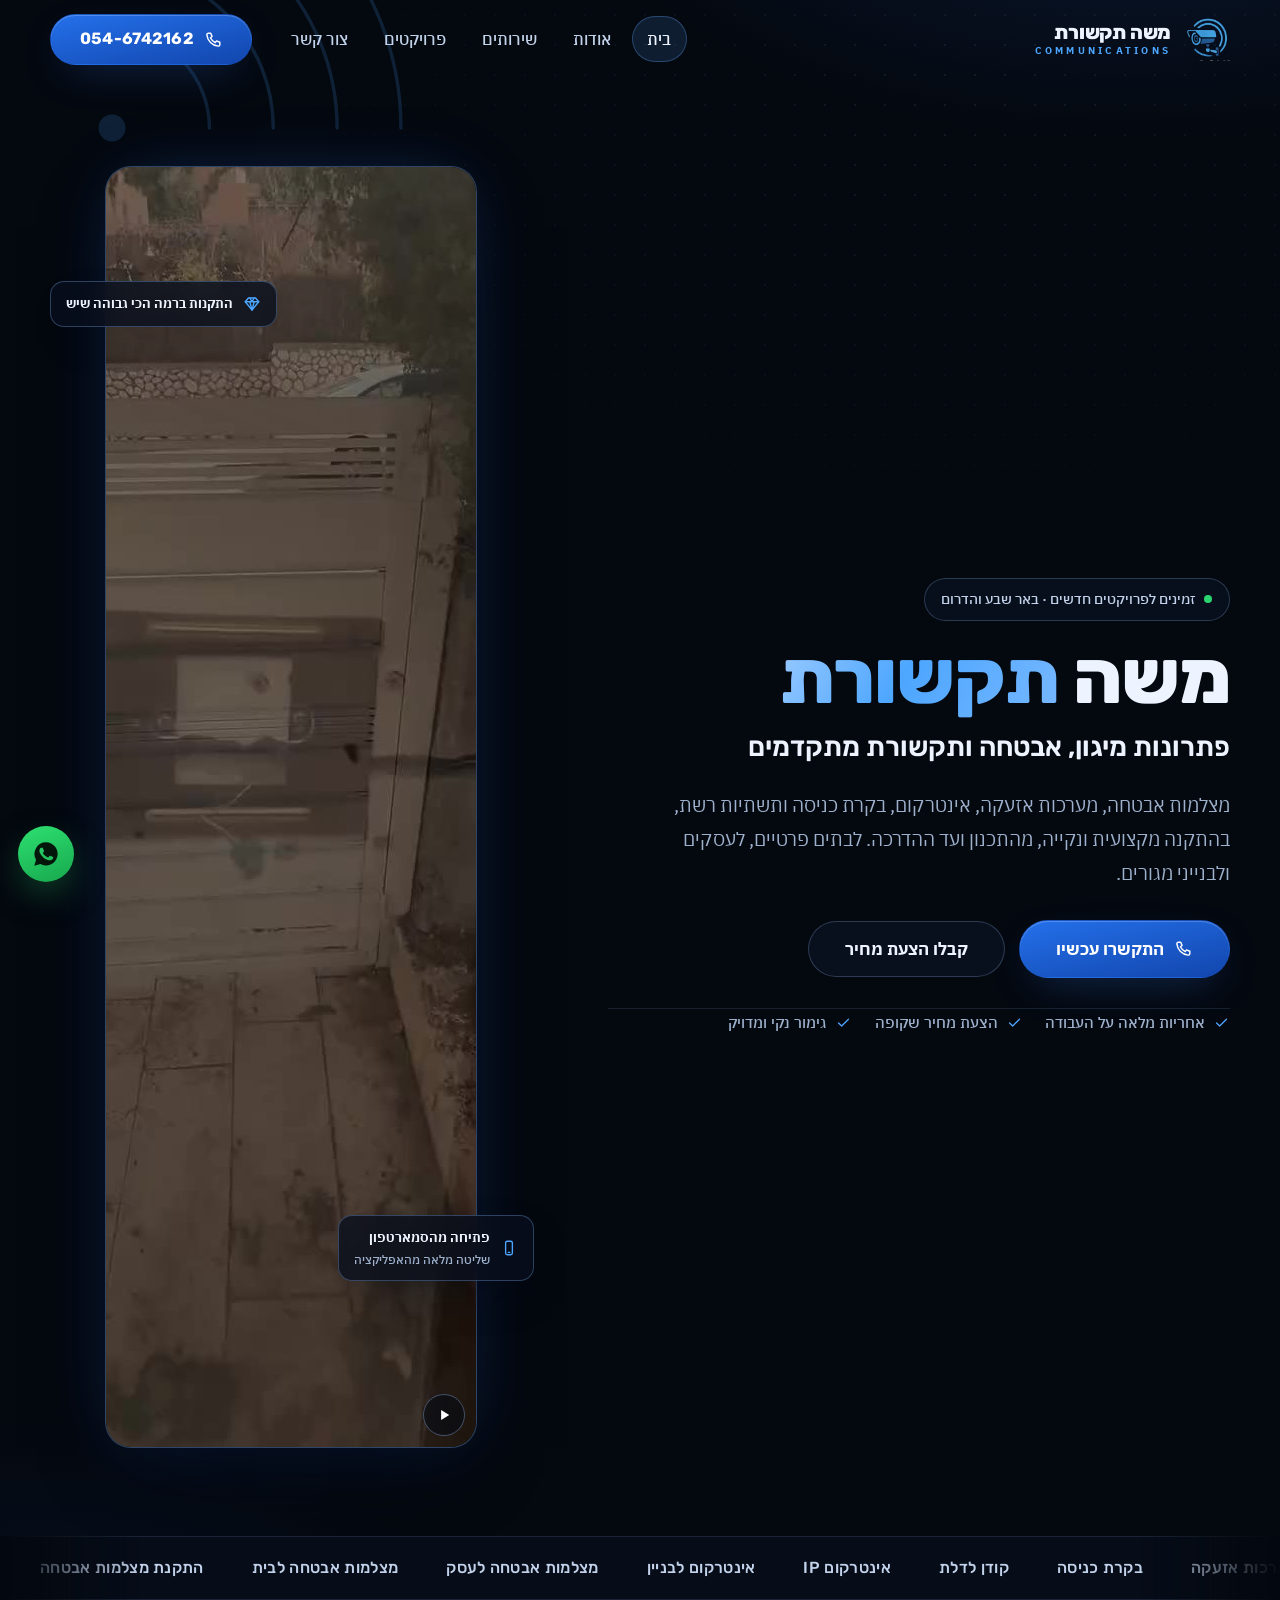
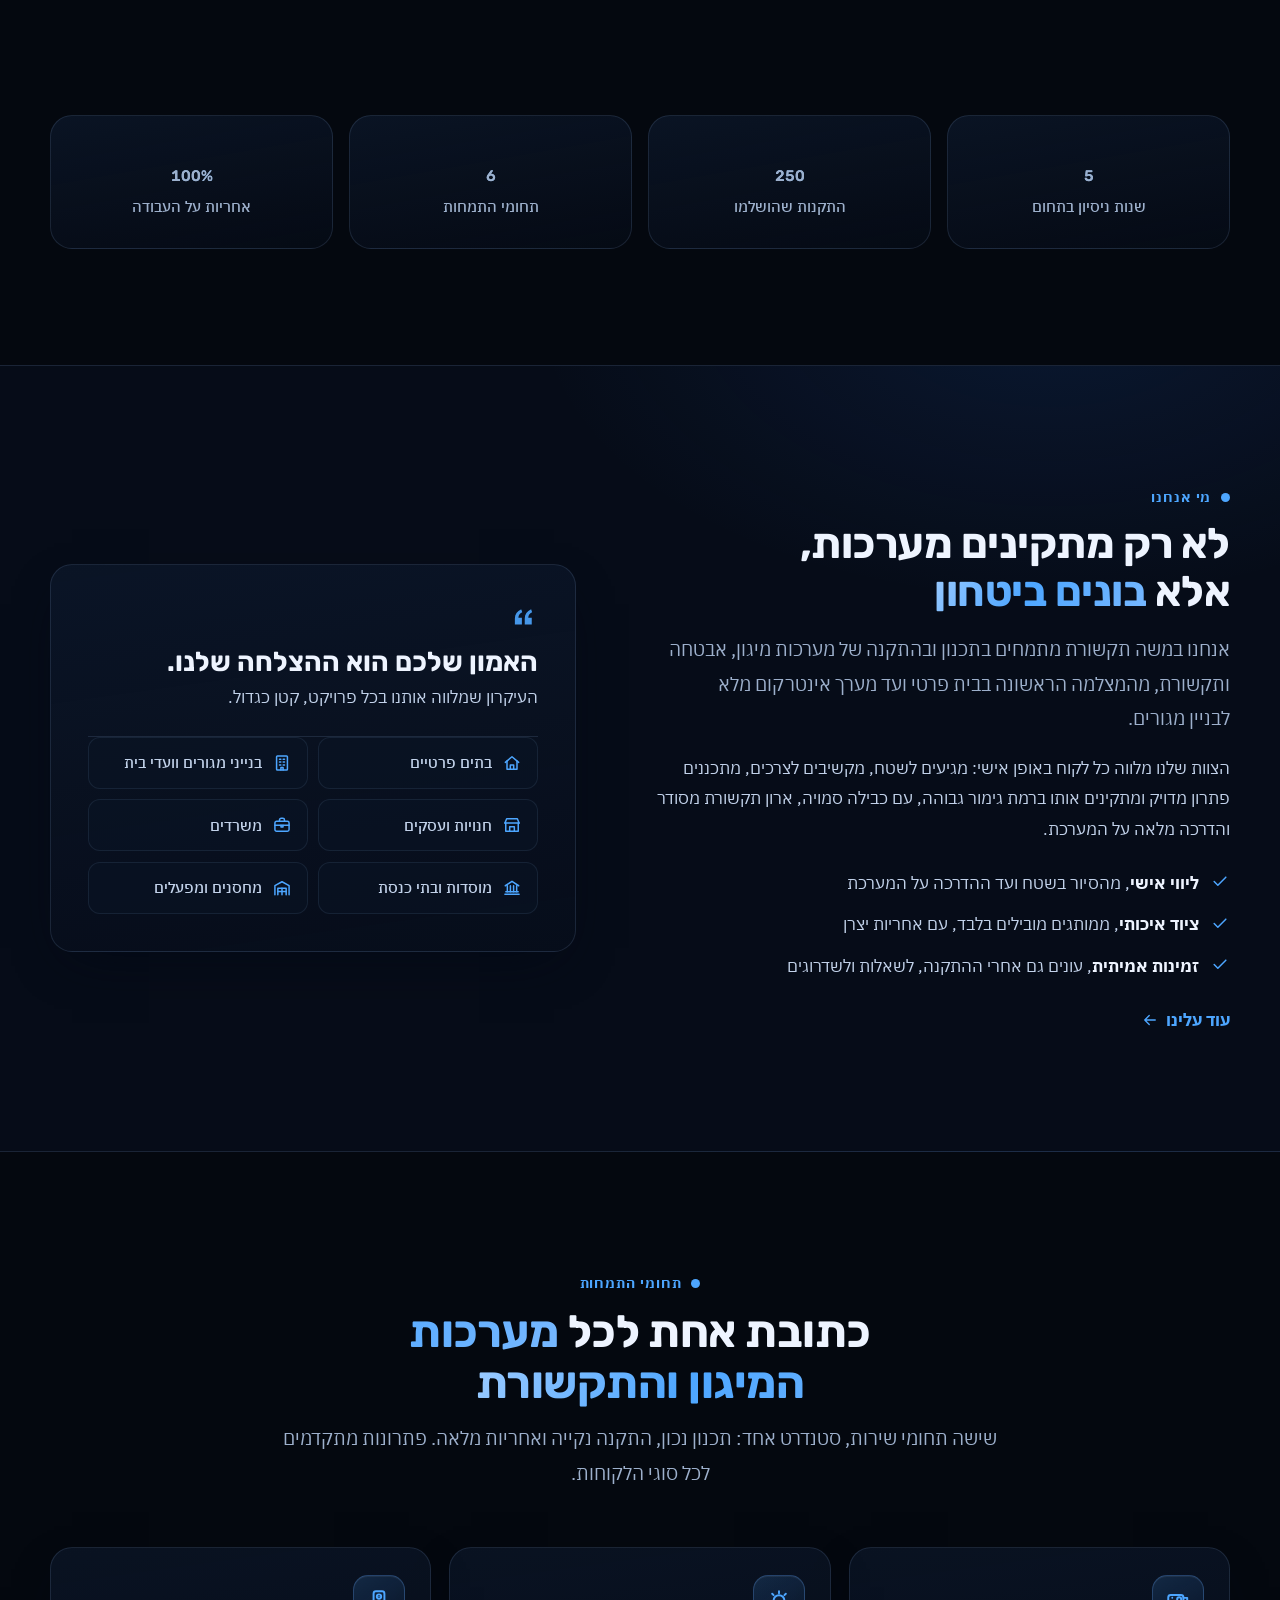
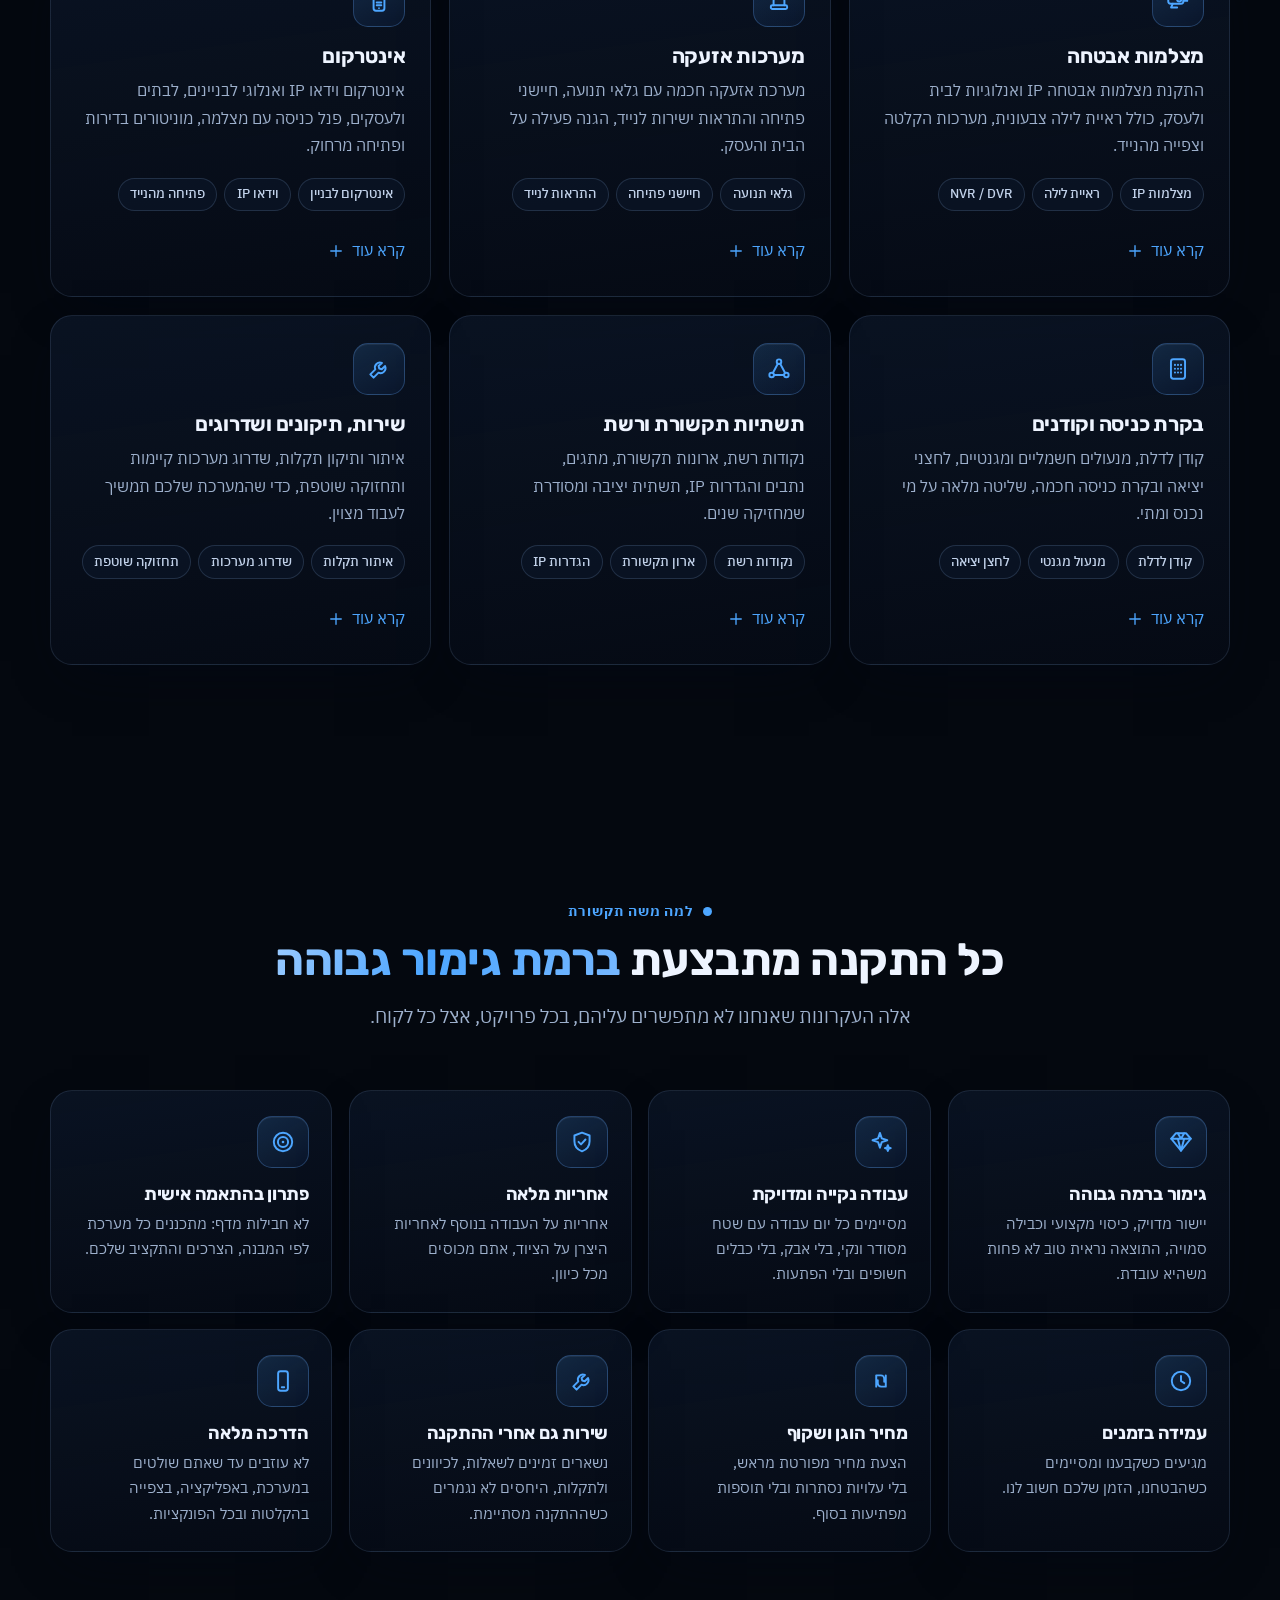
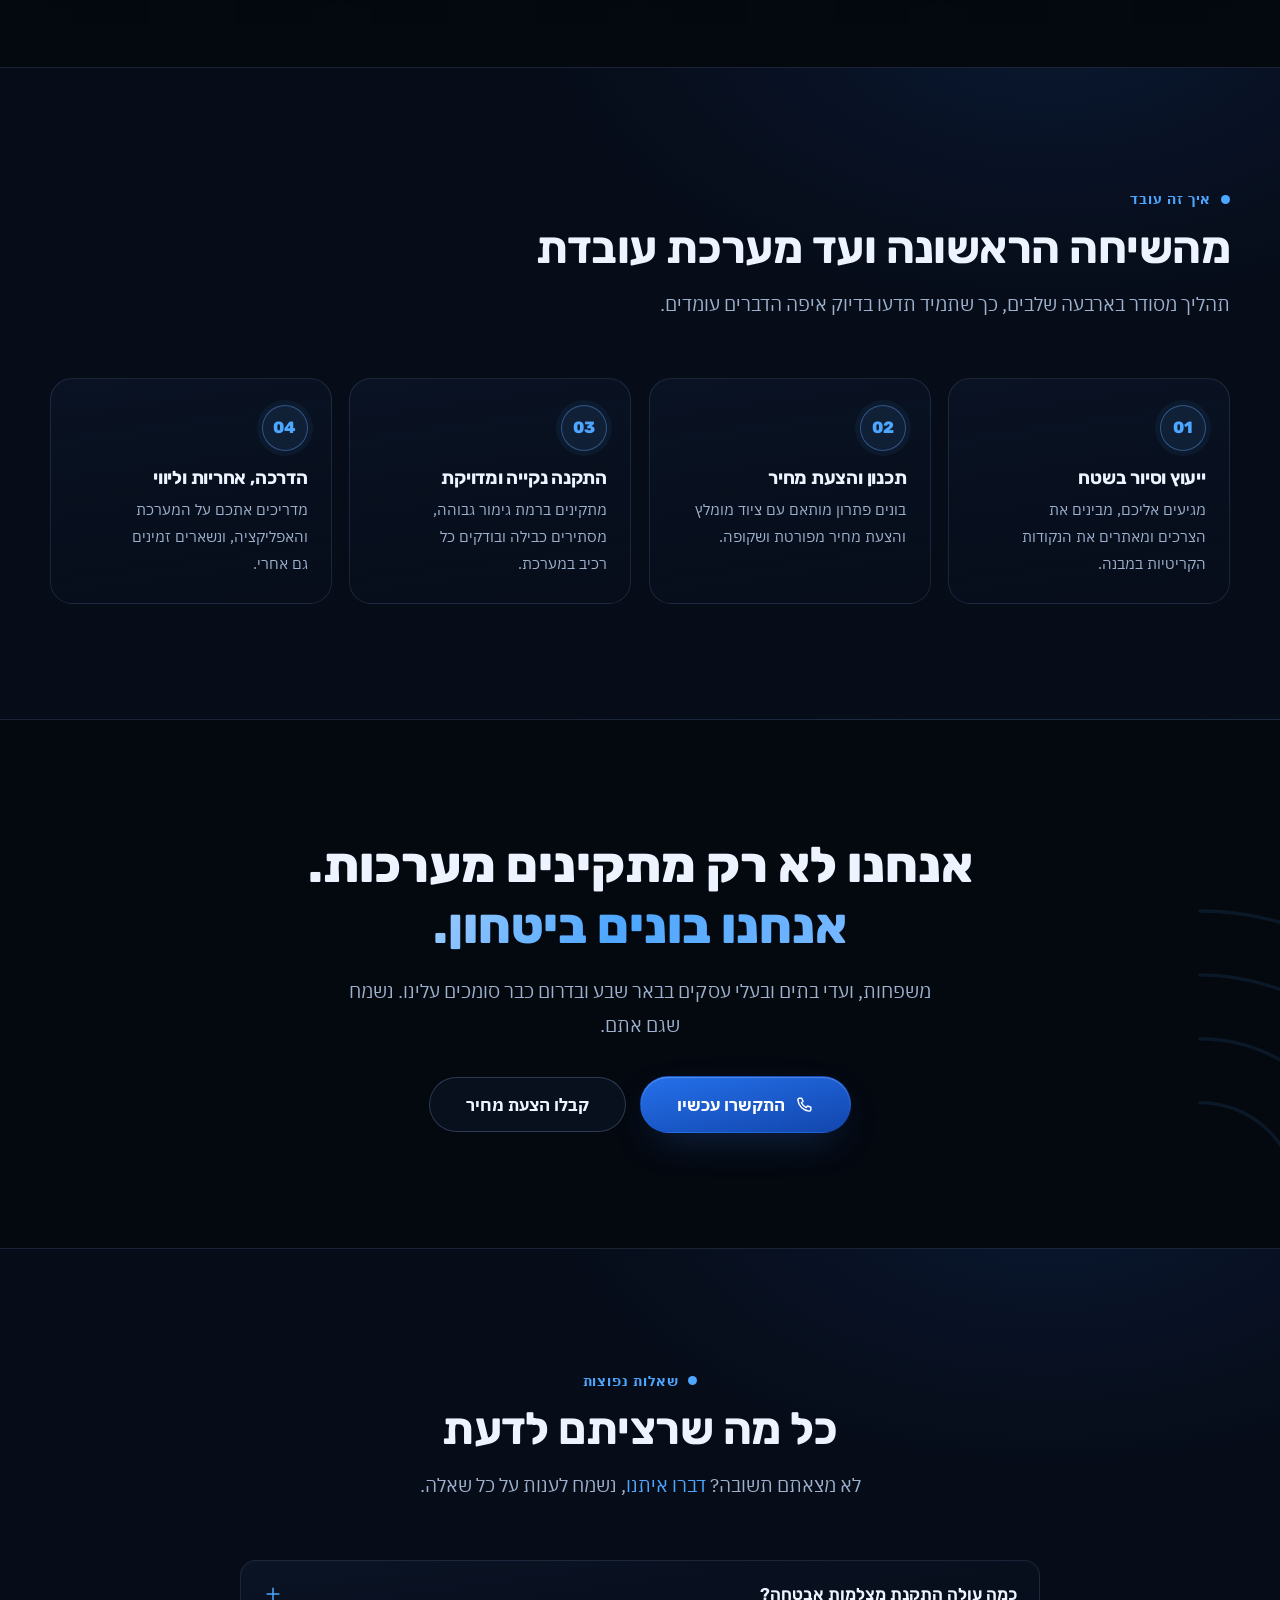
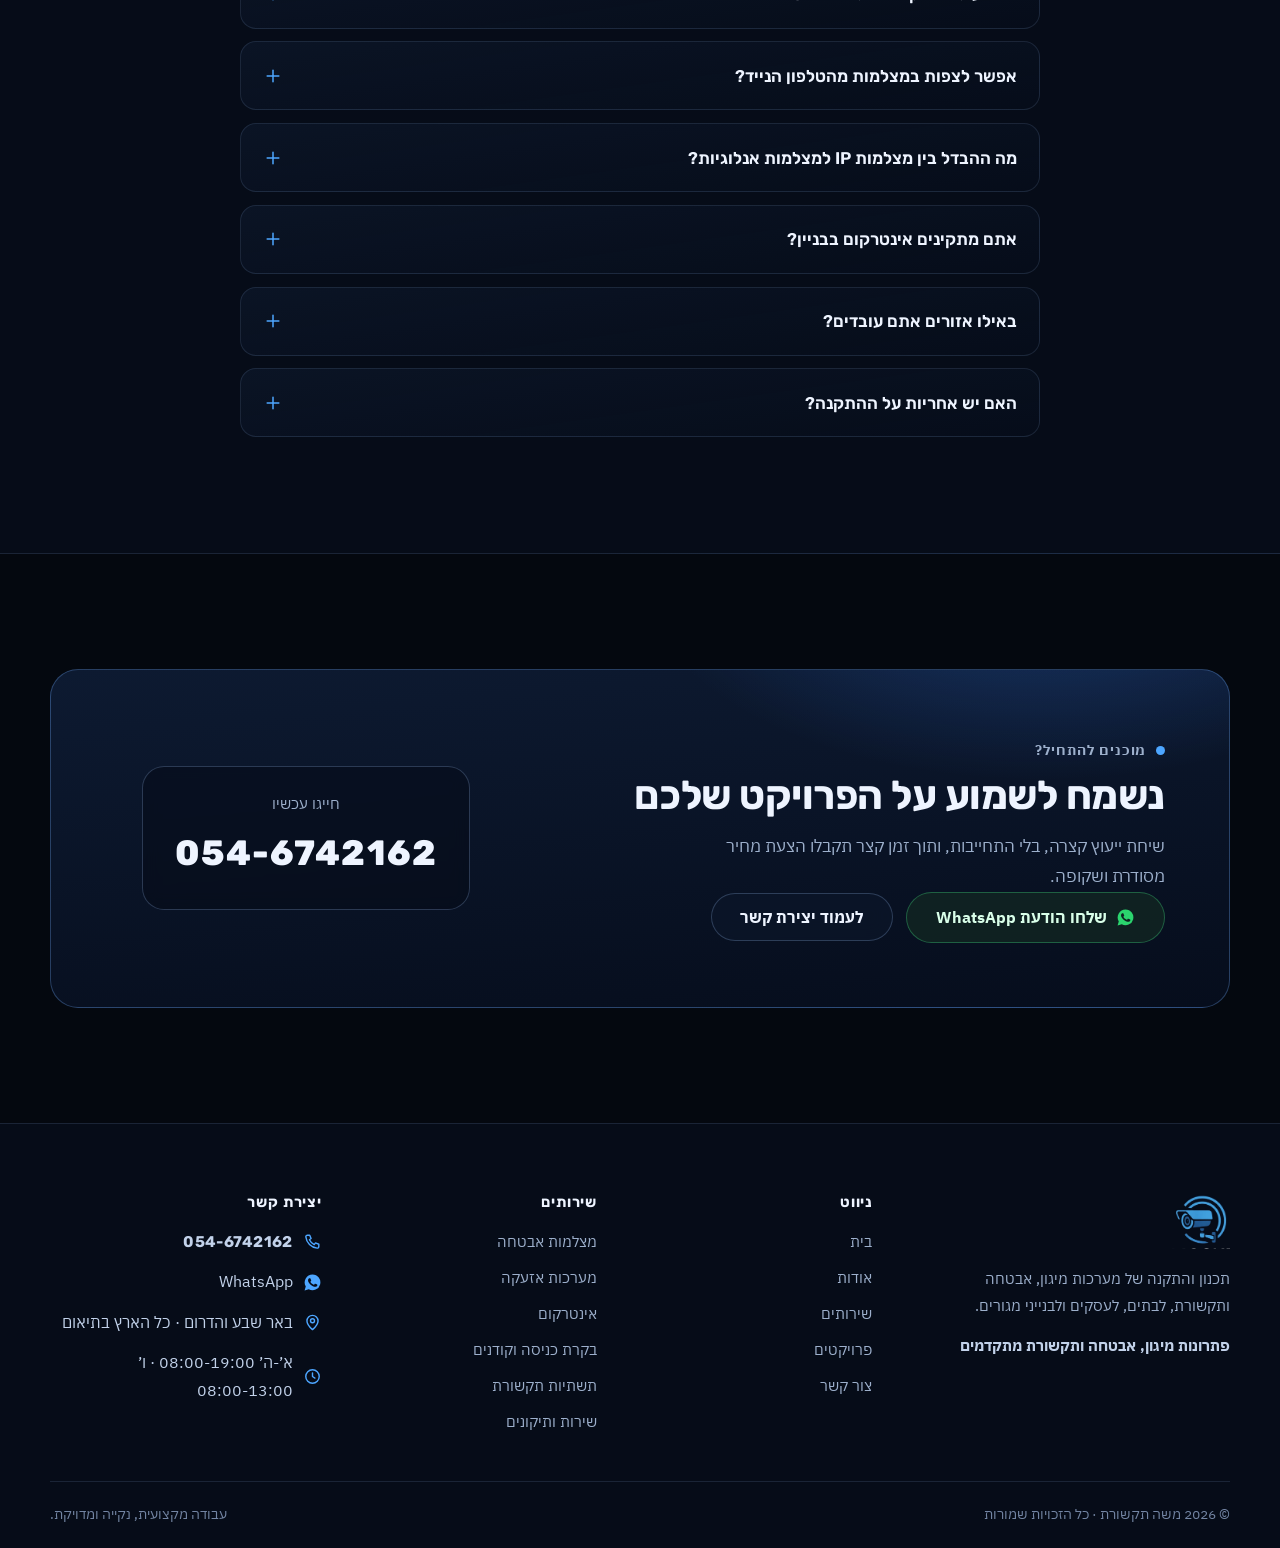
==== commit 7a55b784: "Update index.html" ====
--- a/index.html
+++ b/index.html
@@ -5,7 +5,7 @@
   <meta name="viewport" content="width=device-width, initial-scale=1">
   <title>משה תקשורת | התקנת מצלמות אבטחה, אינטרקום ומערכות מיגון</title>
   <meta name="description" content="משה תקשורת, התקנת מצלמות אבטחה לבית ולעסק, אינטרקום לבניין, בקרת כניסה, מערכות אזעקה ותשתיות תקשורת בבאר שבע והדרום. עבודה מקצועית ונקייה עם אחריות מלאה. חייגו: 054-6742162">
-  <link rel="canonical" href="https://www.moshe-tikshoret.co.il/">
+  <link rel="canonical" href="https://itzik280-lab.github.io/MosheTikshoret/">
   <meta name="robots" content="index, follow, max-image-preview:large, max-snippet:-1, max-video-preview:-1">
   <meta name="theme-color" content="#04080f">
 
@@ -14,15 +14,15 @@
   <meta property="og:locale" content="he_IL">
   <meta property="og:title" content="משה תקשורת | התקנת מצלמות אבטחה, אינטרקום ומערכות מיגון">
   <meta property="og:description" content="פתרונות מיגון, אבטחה ותקשורת מתקדמים, מצלמות אבטחה, אזעקות, אינטרקום, בקרת כניסה ותשתיות רשת. באר שבע והדרום. 054-6742162">
-  <meta property="og:url" content="https://www.moshe-tikshoret.co.il/">
-  <meta property="og:image" content="https://www.moshe-tikshoret.co.il/assets/og-image.jpg">
+  <meta property="og:url" content="https://itzik280-lab.github.io/MosheTikshoret/">
+  <meta property="og:image" content="https://itzik280-lab.github.io/MosheTikshoret/assets/og-image.jpg">
   <meta property="og:image:width" content="1200">
   <meta property="og:image:height" content="630">
   <meta property="og:image:alt" content="משה תקשורת, פתרונות מיגון, אבטחה ותקשורת מתקדמים">
   <meta name="twitter:card" content="summary_large_image">
   <meta name="twitter:title" content="משה תקשורת | התקנת מצלמות אבטחה, אינטרקום ומערכות מיגון">
   <meta name="twitter:description" content="פתרונות מיגון, אבטחה ותקשורת מתקדמים בבאר שבע והדרום. חייגו: 054-6742162">
-  <meta name="twitter:image" content="https://www.moshe-tikshoret.co.il/assets/og-image.jpg">
+  <meta name="twitter:image" content="https://itzik280-lab.github.io/MosheTikshoret/assets/og-image.jpg">
 
   <link rel="icon" href="assets/favicon.ico" sizes="32x32">
   <link rel="icon" href="assets/favicon-32.png" type="image/png" sizes="32x32">
@@ -40,14 +40,14 @@
     "@graph": [
       {
         "@type": "LocalBusiness",
-        "@id": "https://www.moshe-tikshoret.co.il/#business",
+        "@id": "https://itzik280-lab.github.io/MosheTikshoret/#business",
         "name": "משה תקשורת",
         "alternateName": "Moshe Communications",
         "description": "התקנת מצלמות אבטחה, מערכות אזעקה, אינטרקום, בקרת כניסה ותשתיות תקשורת לבתים, לעסקים ולבנייני מגורים, בבאר שבע, בדרום ובמרכז.",
-        "url": "https://www.moshe-tikshoret.co.il/",
+        "url": "https://itzik280-lab.github.io/MosheTikshoret/",
         "telephone": "+972-54-674-2162",
-        "image": "https://www.moshe-tikshoret.co.il/assets/og-image.jpg",
-        "logo": "https://www.moshe-tikshoret.co.il/assets/icon-512.png",
+        "image": "https://itzik280-lab.github.io/MosheTikshoret/assets/og-image.jpg",
+        "logo": "https://itzik280-lab.github.io/MosheTikshoret/assets/icon-512.png",
         "priceRange": "₪₪",
         "address": {
           "@type": "PostalAddress",
@@ -96,15 +96,15 @@
       },
       {
         "@type": "WebSite",
-        "@id": "https://www.moshe-tikshoret.co.il/#website",
+        "@id": "https://itzik280-lab.github.io/MosheTikshoret/#website",
         "url": "https://www.moshe-tikshoret.co.il/",
         "name": "משה תקשורת",
         "inLanguage": "he",
-        "publisher": { "@id": "https://www.moshe-tikshoret.co.il/#business" }
+        "publisher": { "@id": "https://itzik280-lab.github.io/MosheTikshoret/#business" }
       },
       {
         "@type": "FAQPage",
-        "@id": "https://www.moshe-tikshoret.co.il/#faq",
+        "@id": "https://itzik280-lab.github.io/MosheTikshoret/#faq",
         "mainEntity": [
           {
             "@type": "Question",
--- a/css/style.css
+++ b/css/style.css
@@ -0,0 +1,1386 @@
+/* =============================================================
+   משה תקשורת · Moshe Communications
+   Design system & stylesheet (RTL, dark, azure)
+   ============================================================= */
+
+/* ---------- Fonts (self-hosted, subset, variable) ---------- */
+@font-face {
+  font-family: 'Rubik Variable';
+  font-style: normal;
+  font-display: swap;
+  font-weight: 300 900;
+  src: url('../assets/fonts/rubik-hebrew-wght-normal.woff2') format('woff2-variations');
+  unicode-range: U+0307-0308, U+0590-05FF, U+200C-2010, U+20AA, U+25CC, U+FB1D-FB4F;
+}
+@font-face {
+  font-family: 'Rubik Variable';
+  font-style: normal;
+  font-display: swap;
+  font-weight: 300 900;
+  src: url('../assets/fonts/rubik-latin-wght-normal.woff2') format('woff2-variations');
+  unicode-range: U+0000-00FF, U+0131, U+0152-0153, U+02BB-02BC, U+02C6, U+02DA, U+02DC, U+0304, U+0308, U+0329, U+2000-206F, U+20AC, U+2122, U+2191, U+2193, U+2212, U+2215, U+FEFF, U+FFFD;
+}
+@font-face {
+  font-family: 'IBM Plex Sans Hebrew';
+  font-style: normal;
+  font-display: swap;
+  font-weight: 400;
+  src: url('../assets/fonts/ibm-plex-sans-hebrew-hebrew-400-normal.woff2') format('woff2');
+  unicode-range: U+0307-0308, U+0590-05FF, U+200C-2010, U+20AA, U+25CC, U+FB1D-FB4F;
+}
+@font-face {
+  font-family: 'IBM Plex Sans Hebrew';
+  font-style: normal;
+  font-display: swap;
+  font-weight: 400;
+  src: url('../assets/fonts/ibm-plex-sans-hebrew-latin-400-normal.woff2') format('woff2');
+  unicode-range: U+0000-00FF, U+0131, U+0152-0153, U+02BB-02BC, U+02C6, U+02DA, U+02DC, U+0304, U+0308, U+0329, U+2000-206F, U+20AC, U+2122, U+2191, U+2193, U+2212, U+2215, U+FEFF, U+FFFD;
+}
+@font-face {
+  font-family: 'IBM Plex Sans Hebrew';
+  font-style: normal;
+  font-display: swap;
+  font-weight: 500;
+  src: url('../assets/fonts/ibm-plex-sans-hebrew-hebrew-500-normal.woff2') format('woff2');
+  unicode-range: U+0307-0308, U+0590-05FF, U+200C-2010, U+20AA, U+25CC, U+FB1D-FB4F;
+}
+@font-face {
+  font-family: 'IBM Plex Sans Hebrew';
+  font-style: normal;
+  font-display: swap;
+  font-weight: 500;
+  src: url('../assets/fonts/ibm-plex-sans-hebrew-latin-500-normal.woff2') format('woff2');
+  unicode-range: U+0000-00FF, U+0131, U+0152-0153, U+02BB-02BC, U+02C6, U+02DA, U+02DC, U+0304, U+0308, U+0329, U+2000-206F, U+20AC, U+2122, U+2191, U+2193, U+2212, U+2215, U+FEFF, U+FFFD;
+}
+@font-face {
+  font-family: 'IBM Plex Sans Hebrew';
+  font-style: normal;
+  font-display: swap;
+  font-weight: 700;
+  src: url('../assets/fonts/ibm-plex-sans-hebrew-hebrew-700-normal.woff2') format('woff2');
+  unicode-range: U+0307-0308, U+0590-05FF, U+200C-2010, U+20AA, U+25CC, U+FB1D-FB4F;
+}
+@font-face {
+  font-family: 'IBM Plex Sans Hebrew';
+  font-style: normal;
+  font-display: swap;
+  font-weight: 700;
+  src: url('../assets/fonts/ibm-plex-sans-hebrew-latin-700-normal.woff2') format('woff2');
+  unicode-range: U+0000-00FF, U+0131, U+0152-0153, U+02BB-02BC, U+02C6, U+02DA, U+02DC, U+0304, U+0308, U+0329, U+2000-206F, U+20AC, U+2122, U+2191, U+2193, U+2212, U+2215, U+FEFF, U+FFFD;
+}
+
+/* ---------- Design tokens ---------- */
+:root {
+  /* surfaces */
+  --ink: #04080f;
+  --navy-950: #060c18;
+  --navy-900: #081020;
+  --navy-800: #0b1526;
+  --navy-700: #101d33;
+  --line: rgba(146, 182, 232, .14);
+  --line-strong: rgba(146, 182, 232, .26);
+
+  /* brand */
+  --azure: #4da6ff;
+  --azure-soft: #8ec5ff;
+  --azure-deep: #1e66dd;
+  --azure-deeper: #1246ad;
+  --glow: rgba(56, 132, 255, .32);
+
+  /* text */
+  --text-hi: #eef4ff;
+  --text-mid: #c2d2ea;
+  --text-lo: #9db0cc;
+
+  /* semantic */
+  --wa: #2bd46e;
+
+  /* type */
+  --font-display: 'Rubik Variable', 'Rubik', 'Arial Hebrew', 'Segoe UI', sans-serif;
+  --font-body: 'IBM Plex Sans Hebrew', 'Rubik Variable', 'Segoe UI', 'Arial Hebrew', sans-serif;
+
+  /* shape & rhythm */
+  --r-lg: 22px;
+  --r-md: 16px;
+  --r-sm: 12px;
+  --container: 1180px;
+  --gutter: clamp(1.25rem, 4vw, 2.5rem);
+  --section: clamp(4.5rem, 9vw, 7.5rem);
+  --header-h: 78px;
+
+  /* effects */
+  --shadow-card: 0 18px 50px -22px rgba(2, 8, 20, .9);
+  --shadow-glow: 0 14px 44px -14px var(--glow);
+  --ring: 0 0 0 1px rgba(102, 168, 255, .38);
+
+  color-scheme: dark;
+}
+
+/* ---------- Reset & base ---------- */
+*, *::before, *::after { box-sizing: border-box; }
+* { margin: 0; }
+
+html {
+  -webkit-text-size-adjust: 100%;
+  scroll-behavior: smooth;
+  scroll-padding-top: calc(var(--header-h) + 18px);
+}
+
+body {
+  background: var(--ink);
+  color: var(--text-mid);
+  font-family: var(--font-body);
+  font-size: 1.0625rem;
+  line-height: 1.78;
+  min-height: 100svh;
+  text-rendering: optimizeLegibility;
+  -webkit-font-smoothing: antialiased;
+  overflow-x: clip;
+}
+
+body.nav-locked { overflow: hidden; }
+
+img, svg, video { display: block; max-width: 100%; }
+img { height: auto; }
+
+h1, h2, h3, h4 {
+  font-family: var(--font-display);
+  color: var(--text-hi);
+  line-height: 1.14;
+  font-weight: 700;
+  letter-spacing: -0.012em;
+  text-wrap: balance;
+}
+
+p { text-wrap: pretty; }
+
+a { color: var(--azure); text-decoration: none; }
+a:hover { color: var(--azure-soft); }
+
+ul[class], ol[class] { list-style: none; padding: 0; }
+
+strong { color: var(--text-hi); font-weight: 700; }
+
+::selection { background: rgba(66, 140, 255, .35); color: #fff; }
+
+:focus-visible {
+  outline: 2px solid var(--azure-soft);
+  outline-offset: 3px;
+  border-radius: 6px;
+}
+
+.ltr { direction: ltr; unicode-bidi: isolate; }
+
+
+.skip-link {
+  position: fixed;
+  inset-inline-start: 1rem;
+  top: -4rem;
+  z-index: 200;
+  background: var(--azure-deep);
+  color: #fff;
+  padding: .7rem 1.2rem;
+  border-radius: 999px;
+  font-weight: 700;
+  transition: top .25s ease;
+}
+.skip-link:focus-visible { top: 1rem; color: #fff; }
+
+/* ---------- Layout utilities ---------- */
+.container {
+  width: min(var(--container), 100% - var(--gutter) * 2);
+  margin-inline: auto;
+}
+
+.section { padding-block: var(--section); position: relative; }
+
+.section--alt {
+  background:
+    radial-gradient(52rem 30rem at 82% -8%, rgba(38, 104, 214, .13), transparent 62%),
+    var(--navy-950);
+  border-block: 1px solid var(--line);
+}
+
+.section-head { max-width: 46rem; margin-block-end: clamp(2.4rem, 5vw, 3.6rem); }
+.section-head--center { margin-inline: auto; text-align: center; }
+
+.section-head h2 { font-size: clamp(1.9rem, 4vw, 2.8rem); margin-block: .55rem .85rem; }
+.section-head .lede { margin: 0; }
+
+.lede {
+  color: var(--text-lo);
+  font-size: clamp(1.05rem, 1.5vw, 1.185rem);
+  line-height: 1.8;
+}
+
+/* eyebrow with signal-ping · the site's signature mark */
+.eyebrow {
+  display: inline-flex;
+  align-items: center;
+  gap: .6rem;
+  color: var(--azure);
+  font-weight: 600;
+  font-size: .845rem;
+  letter-spacing: .07em;
+}
+.eyebrow::before {
+  content: "";
+  inline-size: 9px;
+  block-size: 9px;
+  border-radius: 50%;
+  background: var(--azure);
+  box-shadow: 0 0 0 0 rgba(77, 166, 255, .55);
+  animation: ping 2.6s ease-out infinite;
+}
+@keyframes ping {
+  0%   { box-shadow: 0 0 0 0 rgba(77, 166, 255, .5); }
+  70%  { box-shadow: 0 0 0 11px rgba(77, 166, 255, 0); }
+  100% { box-shadow: 0 0 0 0 rgba(77, 166, 255, 0); }
+}
+
+/* concentric signal arcs · decorative echo of the logo */
+.arcs {
+  position: absolute;
+  inset-inline-end: -14rem;
+  top: -13rem;
+  inline-size: 42rem;
+  aspect-ratio: 1;
+  color: var(--azure);
+  opacity: .16;
+  pointer-events: none;
+  animation: arc-spin 90s linear infinite;
+  z-index: 0;
+}
+.arcs--start { inset-inline-end: auto; inset-inline-start: -16rem; top: auto; bottom: -18rem; opacity: .1; }
+@keyframes arc-spin { to { transform: rotate(360deg); } }
+
+.icon { inline-size: 24px; block-size: 24px; flex: none; }
+
+.icon-tile {
+  display: grid;
+  place-items: center;
+  inline-size: 52px;
+  block-size: 52px;
+  border-radius: 15px;
+  color: var(--azure);
+  background: linear-gradient(150deg, rgba(77, 166, 255, .16), rgba(30, 102, 221, .07));
+  border: 1px solid rgba(102, 168, 255, .28);
+  box-shadow: inset 0 1px 0 rgba(255, 255, 255, .06);
+}
+.icon-tile .icon { inline-size: 26px; block-size: 26px; }
+
+/* ---------- Buttons ---------- */
+.btn {
+  display: inline-flex;
+  align-items: center;
+  justify-content: center;
+  gap: .6rem;
+  padding: .92em 1.75em;
+  border-radius: 999px;
+  border: 1px solid transparent;
+  font-family: var(--font-body);
+  font-size: 1.02rem;
+  font-weight: 700;
+  line-height: 1;
+  cursor: pointer;
+  transition: transform .2s ease, box-shadow .25s ease, background-color .25s ease, border-color .25s ease, color .2s ease;
+  -webkit-tap-highlight-color: transparent;
+}
+.btn .icon { inline-size: 19px; block-size: 19px; }
+.btn:active { transform: translateY(1px) scale(.99); }
+
+.btn--primary {
+  background: linear-gradient(168deg, #2470ea 0%, var(--azure-deeper) 100%);
+  color: #fff;
+  box-shadow: var(--shadow-glow), inset 0 1px 0 rgba(255, 255, 255, .22);
+}
+.btn--primary:hover {
+  color: #fff;
+  transform: translateY(-2px);
+  box-shadow: 0 20px 52px -14px rgba(56, 132, 255, .5), inset 0 1px 0 rgba(255, 255, 255, .25);
+}
+
+.btn--ghost {
+  background: rgba(13, 24, 44, .55);
+  border-color: var(--line-strong);
+  color: var(--text-hi);
+  backdrop-filter: blur(10px);
+  -webkit-backdrop-filter: blur(10px);
+}
+.btn--ghost:hover {
+  color: var(--text-hi);
+  border-color: rgba(122, 180, 255, .55);
+  transform: translateY(-2px);
+  box-shadow: var(--ring);
+}
+
+.btn--wa { background: rgba(23, 48, 36, .55); border-color: rgba(58, 199, 120, .38); color: #d9ffe9; }
+.btn--wa .icon { color: var(--wa); }
+.btn--wa:hover {
+  color: #eafff3;
+  border-color: rgba(66, 224, 136, .6);
+  transform: translateY(-2px);
+  box-shadow: 0 14px 40px -14px rgba(43, 212, 110, .38);
+}
+
+.btn--lg { padding: 1.05em 2.1em; font-size: 1.08rem; }
+
+.btn-row { display: flex; flex-wrap: wrap; gap: .85rem; align-items: center; }
+
+.link-more {
+  display: inline-flex;
+  align-items: center;
+  gap: .45rem;
+  font-weight: 700;
+  color: var(--azure);
+}
+.link-more .icon { inline-size: 18px; block-size: 18px; transition: transform .2s ease; }
+.link-more:hover .icon { transform: translateX(-4px); }
+
+/* ---------- Header ---------- */
+.site-header {
+  position: fixed;
+  inset-inline: 0;
+  top: 0;
+  z-index: 100;
+  transition: background-color .3s ease, border-color .3s ease, backdrop-filter .3s ease;
+  border-bottom: 1px solid transparent;
+}
+.site-header.is-scrolled,
+.site-header.nav-open {
+  background: rgba(4, 9, 18, .82);
+  -webkit-backdrop-filter: blur(16px);
+  backdrop-filter: blur(16px);
+  border-color: var(--line);
+}
+
+.nav-bar {
+  display: flex;
+  align-items: center;
+  gap: 1.5rem;
+  block-size: var(--header-h);
+}
+
+.brand {
+  display: flex;
+  align-items: center;
+  gap: .8rem;
+  margin-inline-end: auto;
+  color: var(--text-hi);
+}
+.brand:hover { color: var(--text-hi); }
+.brand img { inline-size: 46px; block-size: auto; }
+.brand-name { display: grid; line-height: 1.15; }
+.brand-name b { font-family: var(--font-display); font-weight: 800; font-size: 1.22rem; letter-spacing: -.01em; }
+.brand-name span {
+  font-size: .6rem;
+  font-weight: 600;
+  letter-spacing: .34em;
+  color: var(--azure);
+  text-transform: uppercase;
+}
+
+.nav-list { display: flex; align-items: center; gap: .35rem; }
+.nav-list a {
+  display: inline-block;
+  padding: .55rem .95rem;
+  border-radius: 999px;
+  color: var(--text-mid);
+  font-weight: 500;
+  font-size: .99rem;
+  transition: color .2s ease, background-color .2s ease;
+}
+.nav-list a:hover { color: var(--text-hi); background: rgba(120, 170, 240, .1); }
+.nav-list a[aria-current="page"] {
+  color: var(--text-hi);
+  background: rgba(77, 166, 255, .14);
+  box-shadow: inset 0 0 0 1px rgba(102, 168, 255, .3);
+}
+
+.nav-phone { white-space: nowrap; }
+.nav-phone .num { font-family: var(--font-display); font-weight: 700; letter-spacing: .02em; }
+
+.nav-toggle {
+  display: none;
+  place-items: center;
+  inline-size: 46px;
+  block-size: 46px;
+  border-radius: 12px;
+  border: 1px solid var(--line-strong);
+  background: rgba(13, 24, 44, .55);
+  color: var(--text-hi);
+  cursor: pointer;
+}
+.nav-toggle .icon-close { display: none; }
+.nav-toggle[aria-expanded="true"] .icon-menu { display: none; }
+.nav-toggle[aria-expanded="true"] .icon-close { display: block; }
+
+@media (max-width: 1024px) {
+  .nav-phone { display: none; }
+}
+
+@media (max-width: 860px) {
+  .nav-toggle { display: grid; }
+  .nav-list {
+    position: absolute;
+    inset-inline: 0;
+    top: 100%;
+    block-size: calc(100vh - var(--header-h));
+    block-size: calc(100dvh - var(--header-h));
+    overscroll-behavior: contain;
+    z-index: 99;
+    flex-direction: column;
+    align-items: stretch;
+    justify-content: flex-start;
+    gap: .4rem;
+    padding: 1.6rem var(--gutter) 2.4rem;
+    background: rgba(4, 8, 16, .96);
+    -webkit-backdrop-filter: blur(20px);
+    backdrop-filter: blur(20px);
+    border-top: 1px solid var(--line);
+    transform: translateY(-12px);
+    opacity: 0;
+    visibility: hidden;
+    pointer-events: none;
+    transition: transform .3s ease, opacity .3s ease, visibility 0s .3s;
+    overflow-y: auto;
+  }
+  .site-header.nav-open .nav-list {
+    transform: translateY(0);
+    opacity: 1;
+    visibility: visible;
+    pointer-events: auto;
+    transition: transform .35s cubic-bezier(.22,.9,.3,1), opacity .3s ease;
+  }
+  .nav-list a {
+    font-size: 1.35rem;
+    font-family: var(--font-display);
+    font-weight: 600;
+    padding: 1rem 1.1rem;
+    border-radius: 14px;
+    border-bottom: 1px solid rgba(146, 182, 232, .08);
+  }
+  .nav-cta-mobile {
+    display: grid !important;
+    gap: .8rem;
+    margin-block-start: 1.4rem;
+  }
+}
+
+.nav-cta-mobile { display: none; }
+
+/* ---------- Hero ---------- */
+.hero {
+  position: relative;
+  overflow: hidden;
+  overflow: clip;
+  padding-block: calc(var(--header-h) + clamp(3rem, 7vw, 5.5rem)) clamp(3.5rem, 7vw, 5.5rem);
+  background:
+    radial-gradient(60rem 34rem at 88% -12%, rgba(38, 104, 214, .2), transparent 60%),
+    radial-gradient(46rem 30rem at 4% 112%, rgba(24, 74, 158, .16), transparent 62%),
+    var(--ink);
+}
+.hero::before {
+  content: "";
+  position: absolute;
+  inset: 0;
+  background-image: radial-gradient(rgba(140, 180, 235, .1) 1px, transparent 1.4px);
+  background-size: 30px 30px;
+  mask-image: radial-gradient(72rem 44rem at 74% 8%, #000 0%, transparent 68%);
+  -webkit-mask-image: radial-gradient(72rem 44rem at 74% 8%, #000 0%, transparent 68%);
+  pointer-events: none;
+}
+
+.hero-grid {
+  position: relative;
+  z-index: 2;
+  display: grid;
+  grid-template-columns: minmax(0, 1.06fr) minmax(0, .82fr);
+  align-items: center;
+  gap: clamp(2.5rem, 6vw, 5rem);
+}
+
+.hero-badge {
+  display: inline-flex;
+  align-items: center;
+  gap: .55rem;
+  padding: .5rem 1.05rem;
+  border-radius: 999px;
+  border: 1px solid var(--line-strong);
+  background: rgba(11, 21, 38, .6);
+  -webkit-backdrop-filter: blur(8px);
+  backdrop-filter: blur(8px);
+  color: var(--text-mid);
+  font-size: .88rem;
+  font-weight: 500;
+}
+.hero-badge::before {
+  content: "";
+  inline-size: 8px;
+  block-size: 8px;
+  border-radius: 50%;
+  background: var(--wa);
+  box-shadow: 0 0 0 0 rgba(43, 212, 110, .5);
+  animation: ping 2.6s ease-out infinite;
+}
+
+.hero h1 {
+  font-size: clamp(2.85rem, 7vw, 4.7rem);
+  font-weight: 800;
+  line-height: 1.04;
+  margin-block: 1.15rem .35rem;
+}
+.hero-tagline {
+  font-family: var(--font-display);
+  font-weight: 600;
+  font-size: clamp(1.25rem, 2.6vw, 1.7rem);
+  color: var(--text-hi);
+  margin-block-end: 1rem;
+}
+.hero-lede { max-width: 36rem; margin-block-end: 1.9rem; }
+
+.hero-points {
+  display: flex;
+  flex-wrap: wrap;
+  gap: .55rem 1.4rem;
+  margin-block-start: 1.9rem;
+  padding-block-start: 1.5rem;
+  border-top: 1px solid var(--line);
+  color: var(--text-lo);
+  font-size: .95rem;
+  font-weight: 500;
+}
+.hero-points li { display: inline-flex; align-items: center; gap: .5rem; }
+.hero-points .icon { inline-size: 17px; block-size: 17px; color: var(--azure); }
+
+/* hero media · framed vertical video */
+.hero-media { position: relative; justify-self: center; inline-size: min(100%, 372px); }
+.hero-frame {
+  position: relative;
+  border-radius: 26px;
+  overflow: hidden;
+  border: 1px solid rgba(126, 178, 245, .3);
+  background: var(--navy-800);
+  box-shadow:
+    0 30px 80px -30px rgba(2, 8, 22, .95),
+    0 0 70px -18px var(--glow),
+    inset 0 1px 0 rgba(255, 255, 255, .12);
+}
+.hero-frame video { inline-size: 100%; aspect-ratio: 9 / 16; object-fit: cover; }
+.hero-frame::after {
+  content: "";
+  position: absolute;
+  inset: 0;
+  border-radius: inherit;
+  background: linear-gradient(200deg, rgba(255, 255, 255, .1), transparent 26%);
+  pointer-events: none;
+}
+
+.media-ctrl {
+  position: absolute;
+  z-index: 3;
+  inset-inline-start: 12px;
+  bottom: 12px;
+  display: grid;
+  place-items: center;
+  inline-size: 42px;
+  block-size: 42px;
+  border-radius: 50%;
+  border: 1px solid rgba(160, 200, 255, .35);
+  background: rgba(5, 10, 20, .58);
+  -webkit-backdrop-filter: blur(8px);
+  backdrop-filter: blur(8px);
+  color: #fff;
+  cursor: pointer;
+}
+.media-ctrl:hover { background: rgba(12, 24, 46, .75); }
+.media-ctrl .icon { inline-size: 18px; block-size: 18px; }
+.media-ctrl .icon-pause { display: none; }
+.media-ctrl[data-state="playing"] .icon-pause { display: block; }
+.media-ctrl[data-state="playing"] .icon-play { display: none; }
+
+.hero-chip {
+  position: absolute;
+  z-index: 4;
+  display: flex;
+  align-items: center;
+  gap: .6rem;
+  padding: .62rem .95rem;
+  border-radius: 14px;
+  border: 1px solid rgba(126, 178, 245, .32);
+  background: rgba(8, 15, 29, .78);
+  -webkit-backdrop-filter: blur(12px);
+  backdrop-filter: blur(12px);
+  box-shadow: var(--shadow-card);
+  font-size: .84rem;
+  font-weight: 600;
+  color: var(--text-hi);
+  white-space: nowrap;
+}
+.hero-chip .icon { inline-size: 18px; block-size: 18px; color: var(--azure); }
+.hero-chip small { display: block; font-size: .72rem; font-weight: 500; color: var(--text-lo); }
+.hero-chip--a { top: 9%; inset-inline-end: -3.4rem; animation: float-a 7s ease-in-out infinite; }
+.hero-chip--b { bottom: 13%; inset-inline-start: -3.6rem; animation: float-b 8s ease-in-out infinite; }
+@keyframes float-a { 50% { transform: translateY(-9px); } }
+@keyframes float-b { 50% { transform: translateY(9px); } }
+
+@media (max-width: 1100px) {
+  .hero-chip--a { inset-inline-end: -1rem; }
+  .hero-chip--b { inset-inline-start: -1rem; }
+}
+
+/* hero · mobile: video becomes the backdrop */
+@media (max-width: 860px) {
+  .hero { padding-block: calc(var(--header-h) + 3.4rem) 3.6rem; }
+  .hero-grid { grid-template-columns: 1fr; }
+  .hero-media {
+    position: absolute;
+    inset: 0;
+    inline-size: 100%;
+    justify-self: stretch;
+    z-index: 0;
+  }
+  .hero-frame {
+    position: absolute;
+    inset: 0;
+    border-radius: 0;
+    border: 0;
+    box-shadow: none;
+  }
+  .hero-frame video { block-size: 100%; aspect-ratio: auto; opacity: .82; }
+  .hero-frame::after {
+    background:
+      linear-gradient(to bottom, rgba(4, 8, 15, .62), rgba(4, 8, 15, .34) 45%, rgba(4, 8, 15, .94) 100%),
+      radial-gradient(120% 60% at 50% 100%, rgba(4, 8, 15, .5), transparent);
+  }
+  .hero-chip, .media-ctrl { display: none; }
+  .hero-grid > .hero-copy { position: relative; z-index: 2; }
+  .hero::before { display: none; }
+}
+
+/* ---------- Keyword marquee ---------- */
+.marquee {
+  direction: ltr;
+  overflow: hidden;
+  border-block: 1px solid var(--line);
+  background: var(--navy-950);
+  padding-block: 1.05rem;
+  mask-image: linear-gradient(to right, transparent, #000 11%, #000 89%, transparent);
+  -webkit-mask-image: linear-gradient(to right, transparent, #000 11%, #000 89%, transparent);
+}
+.marquee-track {
+  display: flex;
+  gap: 3rem;
+  width: max-content;
+  animation: marquee 46s linear infinite;
+}
+.marquee-track ul {
+  display: flex;
+  gap: 3rem;
+  align-items: center;
+  flex: none;
+}
+.marquee-track li {
+  direction: rtl;
+  display: inline-flex;
+  align-items: center;
+  color: var(--text-mid);
+  font-family: var(--font-display);
+  font-weight: 500;
+  font-size: 1rem;
+  letter-spacing: .02em;
+  white-space: nowrap;
+}
+.marquee:hover .marquee-track,
+.marquee:focus-within .marquee-track { animation-play-state: paused; }
+@keyframes marquee { to { transform: translateX(-50%); } }
+
+/* ---------- Stats ---------- */
+.stats {
+  display: grid;
+  grid-template-columns: repeat(4, 1fr);
+  gap: 1rem;
+}
+.stat {
+  padding: 1.7rem 1.4rem;
+  border-radius: var(--r-lg);
+  border: 1px solid var(--line);
+  background: linear-gradient(170deg, rgba(15, 28, 50, .6), rgba(8, 16, 32, .35));
+  text-align: center;
+}
+.stat b {
+  display: block;
+  font-family: var(--font-display);
+  font-weight: 800;
+  font-size: clamp(2rem, 4vw, 2.7rem);
+  line-height: 1.1;
+  background: linear-gradient(150deg, #cfe4ff, var(--azure));
+  -webkit-background-clip: text;
+  background-clip: text;
+  color: transparent;
+  font-variant-numeric: tabular-nums;
+}
+.stat span { color: var(--text-lo); font-size: .95rem; font-weight: 500; }
+@media (max-width: 760px) { .stats { grid-template-columns: repeat(2, 1fr); } }
+
+/* ---------- Generic cards ---------- */
+.card {
+  position: relative;
+  border-radius: var(--r-lg);
+  border: 1px solid var(--line);
+  background: linear-gradient(172deg, rgba(15, 28, 50, .55), rgba(8, 15, 30, .4));
+  box-shadow: var(--shadow-card);
+  transition: transform .28s ease, border-color .28s ease, box-shadow .28s ease;
+}
+.card:hover {
+  transform: translateY(-5px);
+  border-color: rgba(112, 172, 250, .45);
+  box-shadow: var(--shadow-card), var(--shadow-glow);
+}
+
+/* ---------- Split (two-column) sections ---------- */
+.split {
+  display: grid;
+  grid-template-columns: minmax(0, 1.05fr) minmax(0, .95fr);
+  gap: clamp(2.4rem, 6vw, 4.6rem);
+  align-items: center;
+}
+.split--media-start { grid-template-columns: minmax(0, .95fr) minmax(0, 1.05fr); }
+@media (max-width: 920px) { .split, .split--media-start { grid-template-columns: 1fr; } }
+
+.split h2 { font-size: clamp(1.85rem, 3.8vw, 2.65rem); margin-block: .55rem 1rem; }
+.split .lede { margin-block-end: 1.15rem; }
+.split p + p { margin-block-start: .9rem; }
+
+.check-list { display: grid; gap: .7rem; margin-block: 1.5rem; }
+.check-list li { display: flex; align-items: flex-start; gap: .7rem; color: var(--text-mid); }
+.check-list .icon { inline-size: 20px; block-size: 20px; color: var(--azure); margin-block-start: .22rem; }
+.check-list b { color: var(--text-hi); }
+
+/* quote panel (about preview) */
+.quote-panel { padding: clamp(1.6rem, 3vw, 2.3rem); }
+.quote-panel blockquote {
+  font-family: var(--font-display);
+  font-weight: 700;
+  font-size: clamp(1.3rem, 2.4vw, 1.7rem);
+  color: var(--text-hi);
+  line-height: 1.4;
+}
+.quote-panel blockquote .icon {
+  inline-size: 30px;
+  block-size: 30px;
+  color: var(--azure);
+  margin-block-end: .7rem;
+  opacity: .9;
+}
+.serve-list {
+  display: grid;
+  grid-template-columns: 1fr 1fr;
+  gap: .65rem;
+  margin-block-start: 1.5rem;
+  padding-block-start: 1.5rem;
+  border-top: 1px solid var(--line);
+}
+.serve-list li {
+  display: flex;
+  align-items: center;
+  gap: .65rem;
+  padding: .72rem .9rem;
+  border-radius: var(--r-sm);
+  background: rgba(10, 20, 38, .55);
+  border: 1px solid rgba(146, 182, 232, .1);
+  color: var(--text-mid);
+  font-weight: 500;
+  font-size: .95rem;
+}
+.serve-list .icon { inline-size: 20px; block-size: 20px; color: var(--azure); }
+@media (max-width: 480px) { .serve-list { grid-template-columns: 1fr; } }
+
+/* ---------- Service cards (home) ---------- */
+.cards-grid {
+  display: grid;
+  grid-template-columns: repeat(3, 1fr);
+  gap: 1.15rem;
+}
+@media (max-width: 1000px) { .cards-grid { grid-template-columns: repeat(2, 1fr); } }
+@media (max-width: 640px)  { .cards-grid { grid-template-columns: 1fr; } }
+
+.service-card { padding: 1.7rem 1.55rem; display: flex; flex-direction: column; }
+.service-card h3 { font-size: 1.28rem; margin-block: 1.1rem .55rem; }
+.service-card p { color: var(--text-lo); font-size: .97rem; margin-block-end: 1.1rem; }
+.service-card .tags { margin-block-end: 1.35rem; }
+.service-card .link-more { margin-block-start: auto; font-size: .97rem; }
+
+.tags { display: flex; flex-wrap: wrap; gap: .45rem; }
+.tags li {
+  font-size: .8rem;
+  font-weight: 500;
+  color: var(--text-mid);
+  padding: .28rem .7rem;
+  border-radius: 999px;
+  border: 1px solid rgba(146, 182, 232, .18);
+  background: rgba(12, 24, 44, .5);
+  white-space: nowrap;
+}
+
+/* ---------- Why-us ---------- */
+.why-grid {
+  display: grid;
+  grid-template-columns: repeat(4, 1fr);
+  gap: 1.05rem;
+}
+@media (max-width: 1060px) { .why-grid { grid-template-columns: repeat(2, 1fr); } }
+@media (max-width: 560px)  { .why-grid { grid-template-columns: 1fr; } }
+
+.why-card { padding: 1.55rem 1.4rem; }
+.why-card h3 { font-size: 1.12rem; margin-block: 1rem .4rem; }
+.why-card p { color: var(--text-lo); font-size: .93rem; line-height: 1.7; }
+
+/* ---------- Process ---------- */
+.process {
+  display: grid;
+  grid-template-columns: repeat(4, 1fr);
+  gap: 1.1rem;
+  counter-reset: step;
+}
+@media (max-width: 1000px) { .process { grid-template-columns: repeat(2, 1fr); } }
+@media (max-width: 600px)  { .process { grid-template-columns: 1fr; } }
+
+.step {
+  position: relative;
+  padding: 1.6rem 1.45rem;
+  border-radius: var(--r-lg);
+  border: 1px solid var(--line);
+  background: linear-gradient(172deg, rgba(15, 28, 50, .45), rgba(8, 15, 30, .3));
+}
+.step::before {
+  counter-increment: step;
+  content: "0" counter(step);
+  display: inline-grid;
+  place-items: center;
+  font-family: var(--font-display);
+  font-weight: 800;
+  font-size: 1.02rem;
+  color: var(--azure);
+  inline-size: 46px;
+  block-size: 46px;
+  border-radius: 50%;
+  border: 1px solid rgba(102, 168, 255, .4);
+  background: rgba(77, 166, 255, .1);
+  box-shadow: 0 0 0 5px rgba(77, 166, 255, .06);
+  direction: ltr;
+}
+.step h3 { font-size: 1.16rem; margin-block: 1.05rem .45rem; }
+.step p { color: var(--text-lo); font-size: .95rem; }
+
+/* ---------- Quote band ---------- */
+.quote-band { text-align: center; overflow: hidden; overflow: clip; }
+.quote-band .container { position: relative; z-index: 1; }
+.quote-band p.big {
+  font-family: var(--font-display);
+  font-weight: 800;
+  font-size: clamp(1.75rem, 4.6vw, 3.1rem);
+  line-height: 1.22;
+  color: var(--text-hi);
+  max-width: 21ch;
+  margin-inline: auto;
+}
+.quote-band .lede { max-width: 38rem; margin: 1.1rem auto 0; }
+.quote-band .btn-row { justify-content: center; margin-block-start: 2.1rem; }
+
+/* ---------- FAQ ---------- */
+.faq-wrap { max-width: 50rem; margin-inline: auto; display: grid; gap: .8rem; }
+.faq {
+  border-radius: var(--r-md);
+  border: 1px solid var(--line);
+  background: linear-gradient(172deg, rgba(15, 28, 50, .5), rgba(8, 15, 30, .35));
+  transition: border-color .25s ease;
+  overflow: hidden;
+}
+.faq[open] { border-color: rgba(112, 172, 250, .42); }
+.faq summary {
+  display: flex;
+  align-items: center;
+  justify-content: space-between;
+  gap: 1rem;
+  padding: 1.15rem 1.35rem;
+  cursor: pointer;
+  list-style: none;
+  font-family: var(--font-display);
+  font-weight: 600;
+  font-size: 1.06rem;
+  color: var(--text-hi);
+}
+.faq summary::-webkit-details-marker { display: none; }
+.faq summary .icon {
+  inline-size: 20px;
+  block-size: 20px;
+  flex: none;
+  color: var(--azure);
+  transition: transform .3s ease;
+}
+.faq[open] summary .icon { transform: rotate(45deg); }
+.faq .faq-body { padding: 0 1.35rem 1.3rem; color: var(--text-lo); }
+.faq .faq-body a { font-weight: 600; }
+
+/* ---------- Featured project / video player ---------- */
+.project-player {
+  position: relative;
+  border-radius: var(--r-lg);
+  overflow: hidden;
+  border: 1px solid rgba(126, 178, 245, .28);
+  background: var(--navy-800);
+  box-shadow: var(--shadow-card), 0 0 70px -22px var(--glow);
+  inline-size: min(100%, 390px);
+  justify-self: center;
+}
+.project-player video { inline-size: 100%; aspect-ratio: 9 / 16; object-fit: cover; }
+
+.project-meta { display: flex; flex-wrap: wrap; gap: .5rem; margin-block: 1.35rem; }
+
+/* project type cards */
+.project-card { overflow: hidden; display: flex; flex-direction: column; }
+.project-visual {
+  position: relative;
+  aspect-ratio: 16 / 9.4;
+  display: grid;
+  place-items: center;
+  background:
+    radial-gradient(26rem 15rem at 78% -30%, rgba(66, 138, 245, .3), transparent 62%),
+    linear-gradient(190deg, var(--navy-700), var(--navy-900));
+  border-bottom: 1px solid var(--line);
+  color: var(--azure);
+}
+.project-visual::before {
+  content: "";
+  position: absolute;
+  inset: 0;
+  background-image: radial-gradient(rgba(140, 180, 235, .12) 1px, transparent 1.4px);
+  background-size: 22px 22px;
+  mask-image: linear-gradient(200deg, #000, transparent 72%);
+  -webkit-mask-image: linear-gradient(200deg, #000, transparent 72%);
+}
+.project-visual .icon { inline-size: 54px; block-size: 54px; filter: drop-shadow(0 6px 18px rgba(56, 132, 255, .45)); }
+.project-body { padding: 1.4rem 1.45rem 1.6rem; display: flex; flex-direction: column; gap: .6rem; flex: 1; }
+.project-body h3 { font-size: 1.2rem; }
+.project-body p { color: var(--text-lo); font-size: .95rem; }
+.project-body .tags { margin-block-start: auto; padding-block-start: .75rem; }
+
+/* ---------- Services page ---------- */
+.jump-nav {
+  position: sticky;
+  top: var(--header-h);
+  z-index: 40;
+  background: rgba(4, 9, 18, .85);
+  -webkit-backdrop-filter: blur(14px);
+  backdrop-filter: blur(14px);
+  border-bottom: 1px solid var(--line);
+}
+.jump-nav ul {
+  display: flex;
+  gap: .4rem;
+  padding-block: .7rem;
+  overflow-x: auto;
+  scrollbar-width: none;
+}
+.jump-nav ul::-webkit-scrollbar { display: none; }
+.jump-nav a {
+  display: inline-block;
+  white-space: nowrap;
+  padding: .5rem 1.05rem;
+  border-radius: 999px;
+  border: 1px solid transparent;
+  color: var(--text-lo);
+  font-weight: 500;
+  font-size: .93rem;
+  transition: color .2s ease, background-color .2s ease, border-color .2s ease;
+}
+.jump-nav a:hover { color: var(--text-hi); background: rgba(120, 170, 240, .1); }
+.jump-nav a.is-active {
+  color: var(--text-hi);
+  background: rgba(77, 166, 255, .14);
+  border-color: rgba(102, 168, 255, .35);
+}
+
+.service-block { scroll-margin-top: calc(var(--header-h) + 70px); }
+.service-block + .service-block {
+  margin-block-start: clamp(3.6rem, 7vw, 5.5rem);
+  padding-block-start: clamp(3.6rem, 7vw, 5.5rem);
+  border-top: 1px solid var(--line);
+}
+.service-block h2 { font-size: clamp(1.7rem, 3.4vw, 2.35rem); margin-block: 1.15rem .85rem; }
+.service-block .split { align-items: start; }
+
+.feature-list { display: grid; grid-template-columns: 1fr 1fr; gap: .6rem; }
+.feature-list li {
+  display: flex;
+  align-items: center;
+  gap: .65rem;
+  padding: .78rem .95rem;
+  border-radius: var(--r-sm);
+  border: 1px solid rgba(146, 182, 232, .12);
+  background: rgba(11, 21, 40, .55);
+  color: var(--text-mid);
+  font-weight: 500;
+  font-size: .95rem;
+}
+.feature-list .icon { inline-size: 20px; block-size: 20px; color: var(--azure); }
+@media (max-width: 520px) { .feature-list { grid-template-columns: 1fr; } }
+
+
+.service-cta { margin-block-start: 1.7rem; }
+
+/* ---------- Page hero (inner pages) ---------- */
+.page-hero {
+  position: relative;
+  overflow: hidden;
+  overflow: clip;
+  padding-block: calc(var(--header-h) + clamp(3rem, 6vw, 4.6rem)) clamp(2.6rem, 5vw, 3.8rem);
+  background:
+    radial-gradient(52rem 28rem at 86% -18%, rgba(38, 104, 214, .18), transparent 62%),
+    var(--ink);
+  border-bottom: 1px solid var(--line);
+}
+.page-hero h1 { font-size: clamp(2.3rem, 5.4vw, 3.6rem); font-weight: 800; margin-block: .8rem .9rem; }
+.page-hero .lede { max-width: 44rem; }
+.page-hero .container { position: relative; z-index: 1; }
+
+.breadcrumbs { font-size: .88rem; color: var(--text-lo); }
+.breadcrumbs ol { display: flex; flex-wrap: wrap; align-items: center; gap: .55rem; }
+.breadcrumbs a { color: var(--text-lo); font-weight: 500; }
+.breadcrumbs a:hover { color: var(--azure); }
+.breadcrumbs li:not(:last-child)::after { content: "‹"; margin-inline-start: .55rem; color: var(--line-strong); }
+.breadcrumbs [aria-current="page"] { color: var(--text-mid); }
+
+/* ---------- Contact page ---------- */
+.contact-grid {
+  display: grid;
+  grid-template-columns: minmax(0, .92fr) minmax(0, 1.08fr);
+  gap: clamp(2rem, 5vw, 3.6rem);
+  align-items: start;
+}
+@media (max-width: 920px) { .contact-grid { grid-template-columns: 1fr; } }
+
+.contact-card { padding: 1.45rem 1.5rem; display: flex; align-items: flex-start; gap: 1.05rem; }
+.contact-card h3 { font-size: 1.12rem; margin-block-end: .25rem; }
+.contact-card p { color: var(--text-lo); font-size: .95rem; }
+.contact-card .big-num {
+  font-family: var(--font-display);
+  font-weight: 800;
+  font-size: clamp(1.5rem, 3vw, 1.85rem);
+  color: var(--text-hi);
+  letter-spacing: .02em;
+  line-height: 1.2;
+}
+.contact-card a.big-num:hover { color: var(--azure-soft); }
+.contact-stack { display: grid; gap: 1rem; }
+
+.hours { display: grid; gap: .3rem; font-size: .95rem; color: var(--text-mid); }
+.hours span { color: var(--text-lo); }
+
+/* form */
+.form-card { padding: clamp(1.6rem, 3.4vw, 2.4rem); }
+.form-card h2 { font-size: 1.55rem; margin-block-end: .5rem; }
+.form-card > p { color: var(--text-lo); margin-block-end: 1.5rem; font-size: .97rem; }
+
+.field { display: grid; gap: .45rem; margin-block-end: 1.05rem; }
+.field label { font-weight: 600; font-size: .93rem; color: var(--text-mid); }
+.field input,
+.field select,
+.field textarea {
+  font: inherit;
+  color: var(--text-hi);
+  background: rgba(7, 14, 27, .75);
+  border: 1px solid var(--line-strong);
+  border-radius: 13px;
+  padding: .85rem 1.05rem;
+  transition: border-color .2s ease, box-shadow .2s ease;
+  inline-size: 100%;
+}
+.field textarea { min-block-size: 8.2rem; resize: vertical; }
+.field input::placeholder, .field textarea::placeholder { color: #64748f; }
+.field input:focus, .field select:focus, .field textarea:focus {
+  outline: none;
+  border-color: rgba(122, 180, 255, .65);
+  box-shadow: 0 0 0 3px rgba(77, 166, 255, .16);
+}
+.field select {
+  appearance: none;
+  background-image: url("data:image/svg+xml,%3Csvg xmlns='http://www.w3.org/2000/svg' width='14' height='14' viewBox='0 0 24 24' fill='none' stroke='%239db0cc' stroke-width='2.4' stroke-linecap='round' stroke-linejoin='round'%3E%3Cpath d='m6 9 6 6 6-6'/%3E%3C/svg%3E");
+  background-repeat: no-repeat;
+  background-position: left 1rem center;
+  padding-inline-end: 2.6rem;
+}
+.field-row { display: grid; grid-template-columns: 1fr 1fr; gap: 1.05rem; }
+@media (max-width: 560px) { .field-row { grid-template-columns: 1fr; } }
+.form-note { display: flex; align-items: center; gap: .55rem; color: var(--text-lo); font-size: .87rem; margin-block-start: 1rem; }
+.form-note .icon { inline-size: 17px; block-size: 17px; color: var(--wa); }
+
+/* ---------- CTA strip ---------- */
+.cta-strip {
+  position: relative;
+  overflow: hidden;
+  overflow: clip;
+  border-radius: calc(var(--r-lg) + 6px);
+  border: 1px solid rgba(112, 172, 250, .3);
+  background:
+    radial-gradient(42rem 22rem at 84% -30%, rgba(56, 132, 255, .3), transparent 60%),
+    linear-gradient(175deg, #0d1a31, #060d1c);
+  padding: clamp(2.4rem, 6vw, 4rem);
+  display: grid;
+  grid-template-columns: minmax(0, 1.25fr) minmax(0, .75fr);
+  align-items: center;
+  gap: 2rem;
+}
+@media (max-width: 860px) { .cta-strip { grid-template-columns: 1fr; } }
+.cta-strip h2 { font-size: clamp(1.7rem, 3.6vw, 2.5rem); margin-block: .55rem .8rem; }
+.cta-strip p { color: var(--text-lo); max-width: 34rem; }
+.cta-strip .btn-row { justify-content: flex-start; }
+.cta-phone {
+  justify-self: center;
+  text-align: center;
+  padding: 1.5rem 2rem;
+  border-radius: var(--r-lg);
+  border: 1px solid var(--line-strong);
+  background: rgba(6, 12, 24, .55);
+  -webkit-backdrop-filter: blur(8px);
+  backdrop-filter: blur(8px);
+}
+.cta-phone span { display: block; color: var(--text-lo); font-size: .92rem; margin-block-end: .3rem; }
+.cta-phone a {
+  font-family: var(--font-display);
+  font-weight: 800;
+  font-size: clamp(1.7rem, 4vw, 2.2rem);
+  color: var(--text-hi);
+  letter-spacing: .03em;
+}
+.cta-phone a:hover { color: var(--azure-soft); }
+
+/* ---------- Footer ---------- */
+.site-footer {
+  background: var(--navy-950);
+  border-top: 1px solid var(--line);
+  padding-block: clamp(3rem, 6vw, 4.4rem) 0;
+  position: relative;
+  overflow: hidden;
+  overflow: clip;
+}
+.footer-grid {
+  display: grid;
+  grid-template-columns: 1.35fr 1fr 1fr 1.15fr;
+  gap: 2.4rem;
+  padding-block-end: 2.8rem;
+}
+@media (max-width: 980px) { .footer-grid { grid-template-columns: 1fr 1fr; } }
+@media (max-width: 560px) { .footer-grid { grid-template-columns: 1fr; } }
+
+.footer-brand img { inline-size: 58px; block-size: auto; margin-block-end: 1rem; }
+.footer-brand p { color: var(--text-lo); font-size: .95rem; max-width: 30ch; }
+.footer-brand .slogan { color: var(--text-mid); font-weight: 600; margin-block-start: .8rem; }
+
+.site-footer h3 {
+  font-size: .92rem;
+  font-weight: 700;
+  letter-spacing: .06em;
+  color: var(--text-hi);
+  margin-block-end: 1.05rem;
+}
+.footer-links { display: grid; gap: .55rem; }
+.footer-links a { color: var(--text-lo); font-size: .96rem; transition: color .2s ease; }
+.footer-links a:hover { color: var(--azure-soft); }
+
+.footer-contact { display: grid; gap: .8rem; }
+.footer-contact a, .footer-contact .row {
+  display: flex;
+  align-items: center;
+  gap: .65rem;
+  color: var(--text-mid);
+  font-size: .97rem;
+}
+.footer-contact .icon { inline-size: 19px; block-size: 19px; color: var(--azure); }
+.footer-contact a:hover { color: var(--azure-soft); }
+.footer-contact .num { font-family: var(--font-display); font-weight: 700; letter-spacing: .02em; }
+
+.footer-bottom {
+  border-top: 1px solid var(--line);
+  padding-block: 1.3rem;
+  display: flex;
+  flex-wrap: wrap;
+  gap: .6rem 1.6rem;
+  align-items: center;
+  justify-content: space-between;
+  color: #7385a3;
+  font-size: .87rem;
+}
+
+/* ---------- Floating & sticky actions ---------- */
+.wa-float {
+  position: fixed;
+  z-index: 90;
+  inset-inline-end: 1.15rem;
+  bottom: 1.15rem;
+  display: grid;
+  place-items: center;
+  inline-size: 56px;
+  block-size: 56px;
+  border-radius: 50%;
+  background: linear-gradient(160deg, #2ee071, #17a84e);
+  color: #04170b;
+  box-shadow: 0 14px 38px -10px rgba(43, 212, 110, .55);
+  transition: transform .2s ease, box-shadow .25s ease;
+}
+.wa-float:hover { transform: translateY(-3px) scale(1.04); color: #04170b; box-shadow: 0 18px 44px -10px rgba(43, 212, 110, .65); }
+.wa-float .icon { inline-size: 28px; block-size: 28px; }
+.wa-float::after {
+  content: "";
+  position: absolute;
+  inset: 0;
+  border-radius: inherit;
+  box-shadow: 0 0 0 0 rgba(43, 212, 110, .45);
+  animation: ping 3s ease-out infinite;
+}
+
+.sticky-call {
+  position: fixed;
+  z-index: 95;
+  inset-inline: 0;
+  bottom: 0;
+  display: none;
+  grid-template-columns: 1fr 1fr;
+  gap: .6rem;
+  padding: .7rem var(--gutter) calc(.7rem + env(safe-area-inset-bottom));
+  background: rgba(4, 8, 16, .92);
+  -webkit-backdrop-filter: blur(16px);
+  backdrop-filter: blur(16px);
+  border-top: 1px solid var(--line);
+  transform: translateY(105%);
+  transition: transform .35s cubic-bezier(.22,.9,.3,1);
+}
+.sticky-call .btn { padding-block: .95em; font-size: 1rem; }
+.sticky-call.is-visible { transform: translateY(0); }
+@media (max-width: 760px) {
+  .sticky-call { display: grid; }
+  .wa-float { bottom: calc(4.9rem + env(safe-area-inset-bottom)); inline-size: 52px; block-size: 52px; }
+  .wa-float.bar-hidden { bottom: 1.15rem; }
+}
+
+/* ---------- Reveal animations ---------- */
+[data-reveal] {
+  opacity: 0;
+  transform: translateY(22px);
+  transition: opacity .7s cubic-bezier(.22,.9,.3,1), transform .7s cubic-bezier(.22,.9,.3,1);
+  transition-delay: calc(var(--i, 0) * 70ms);
+}
+[data-reveal].is-in { opacity: 1; transform: none; }
+
+.hero-copy > * { opacity: 0; transform: translateY(18px); animation: rise .8s cubic-bezier(.22,.9,.3,1) forwards; }
+.hero-copy > *:nth-child(1) { animation-delay: .05s; }
+.hero-copy > *:nth-child(2) { animation-delay: .14s; }
+.hero-copy > *:nth-child(3) { animation-delay: .23s; }
+.hero-copy > *:nth-child(4) { animation-delay: .32s; }
+.hero-copy > *:nth-child(5) { animation-delay: .41s; }
+.hero-copy > *:nth-child(6) { animation-delay: .5s; }
+@media (min-width: 861px) {
+  .hero-media { opacity: 0; transform: translateY(26px) scale(.985); animation: rise .9s .35s cubic-bezier(.22,.9,.3,1) forwards; }
+}
+@keyframes rise { to { opacity: 1; transform: none; } }
+
+/* ---------- Reduced motion ---------- */
+@media (prefers-reduced-motion: reduce) {
+  html { scroll-behavior: auto; }
+  *, *::before, *::after {
+    animation-duration: .01ms !important;
+    animation-iteration-count: 1 !important;
+    transition-duration: .01ms !important;
+  }
+  [data-reveal], .hero-copy > *, .hero-media { opacity: 1; transform: none; animation: none; }
+  .marquee-track { animation: none; flex-wrap: wrap; width: auto; }
+  .marquee-track ul { flex-wrap: wrap; row-gap: .6rem; }
+  .marquee-track ul[aria-hidden] { display: none; }
+}
+
+/* ---------- Print ---------- */
+@media print {
+  .site-header, .wa-float, .sticky-call, .site-footer, .marquee, .hero-media { display: none !important; }
+  body { background: #fff; color: #000; }
+}
+
+/* gradient text (generic) */
+.grad {
+  background: linear-gradient(120deg, #9ccbff 0%, var(--azure) 45%, #77b8ff 100%);
+  -webkit-background-clip: text;
+  background-clip: text;
+  color: transparent;
+}
+
+.visually-hidden {
+  position: absolute;
+  inline-size: 1px;
+  block-size: 1px;
+  padding: 0;
+  margin: -1px;
+  overflow: hidden;
+  clip-path: inset(50%);
+  white-space: nowrap;
+  border: 0;
+}
+
+/* framed brand image card (about) */
+.media-card { padding: .85rem; }
+.media-card img {
+  display: block;
+  inline-size: 100%;
+  block-size: auto;
+  border-radius: calc(var(--r-lg) - 8px);
+}
+
+/* services page aside card */
+.service-aside { padding: 1.6rem 1.55rem; }
+.service-aside h3 {
+  font-size: .92rem;
+  font-weight: 600;
+  letter-spacing: .06em;
+  color: var(--text-lo);
+  margin-block-end: 1.1rem;
+}
+
+/* ---------- Service card accordion ---------- */
+button.link-more {
+  background: none;
+  border: 0;
+  padding: .25rem 0;
+  cursor: pointer;
+  font: inherit;
+}
+.card-expand .icon { transition: transform .35s ease; }
+.card-expand:hover .icon { transform: none; }
+.card-expand[aria-expanded="true"] .icon,
+.card-expand[aria-expanded="true"]:hover .icon { transform: rotate(45deg); }
+.service-more {
+  display: grid;
+  grid-template-rows: 0fr;
+  transition: grid-template-rows .45s cubic-bezier(.4, 0, .2, 1), margin-block-start .45s ease;
+}
+.service-more > div { overflow: hidden; visibility: hidden; transition: visibility 0s .45s; }
+.card-expand[aria-expanded="true"] + .service-more { grid-template-rows: 1fr; margin-block-start: .95rem; }
+.card-expand[aria-expanded="true"] + .service-more > div { visibility: visible; transition-delay: 0s; }
+.service-more p { color: var(--text-mid); font-size: .95rem; margin-block-end: .8rem; }
+.mini-list { display: grid; gap: .55rem; }
+.mini-list li {
+  display: flex;
+  align-items: flex-start;
+  gap: .55rem;
+  color: var(--text-lo);
+  font-size: .93rem;
+  line-height: 1.6;
+}
+.mini-list .icon { inline-size: 15px; block-size: 15px; margin-block-start: .3rem; color: var(--azure); flex: none; }
+.more-link {
+  display: inline-block;
+  margin-block-start: .9rem;
+  font-size: .9rem;
+  font-weight: 600;
+  color: var(--azure-soft);
+  text-decoration: none;
+}
+.more-link:hover, .more-link:focus-visible { color: var(--azure); }
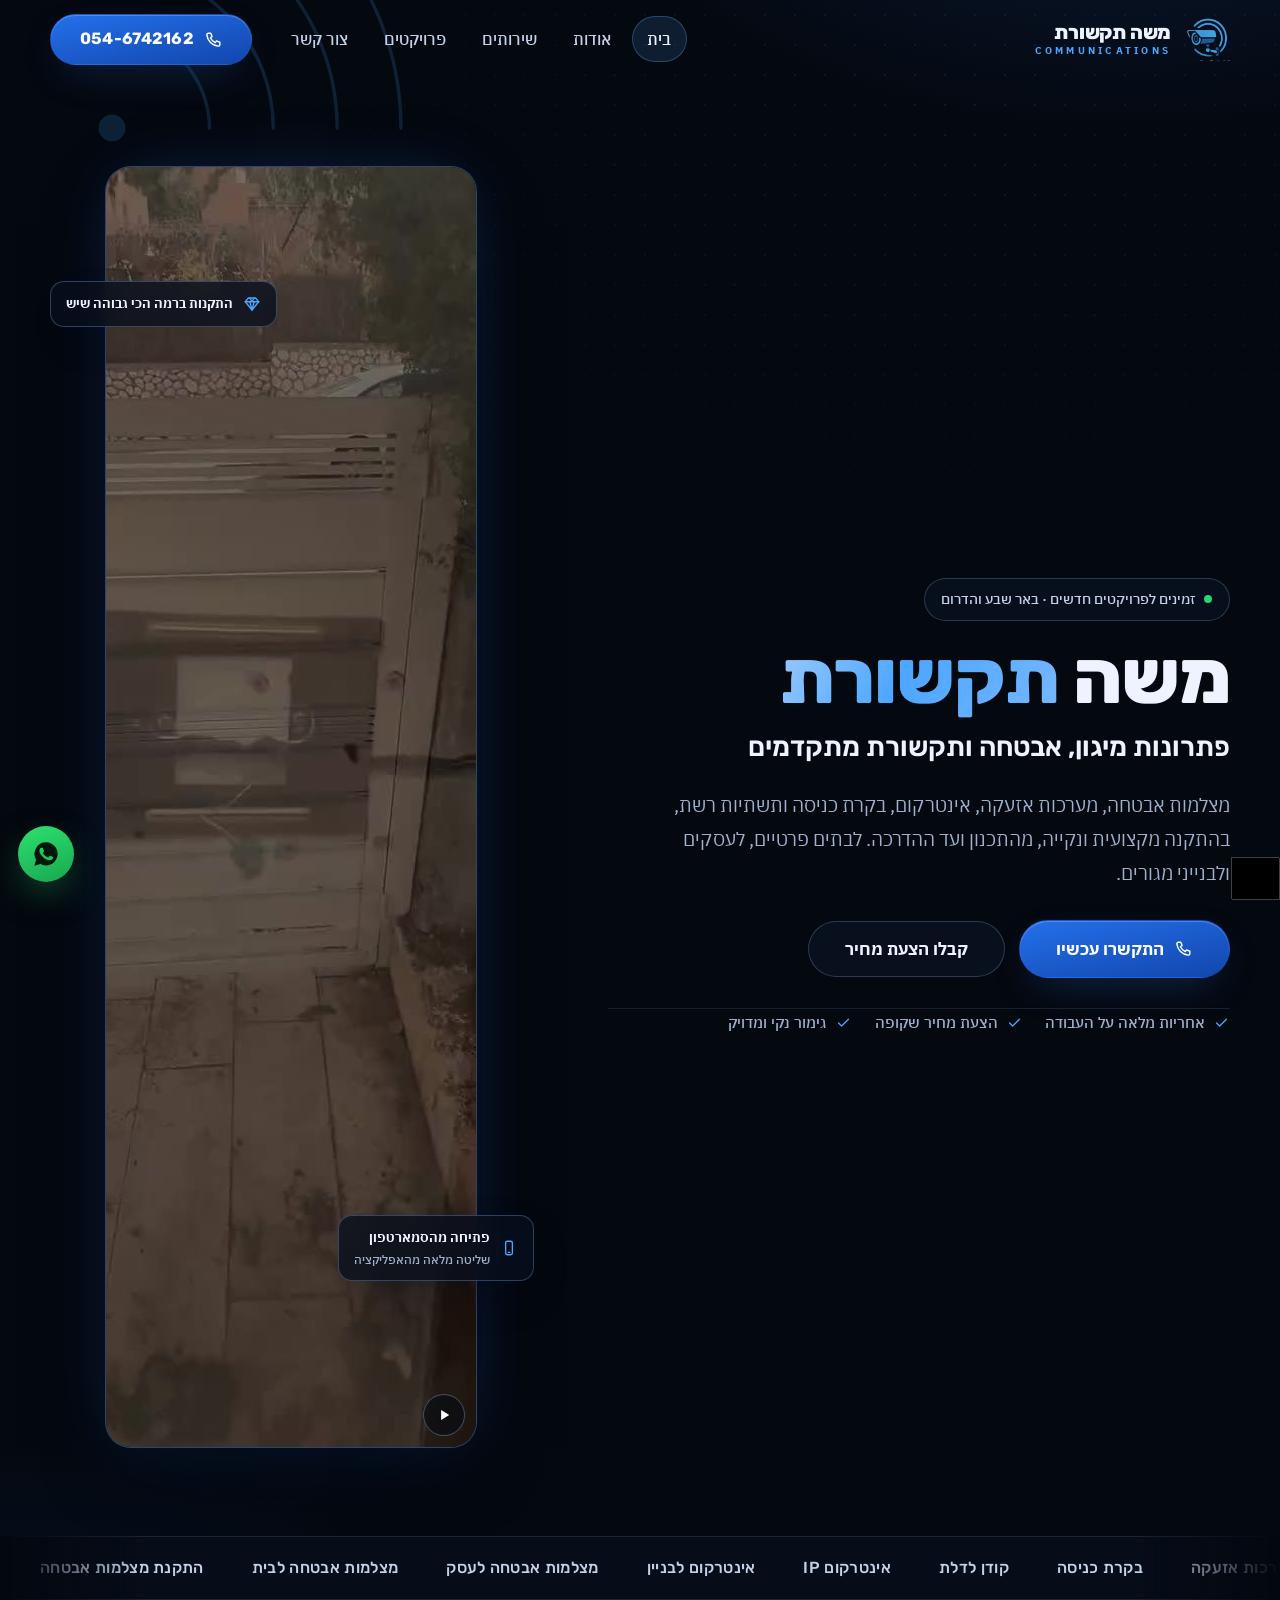
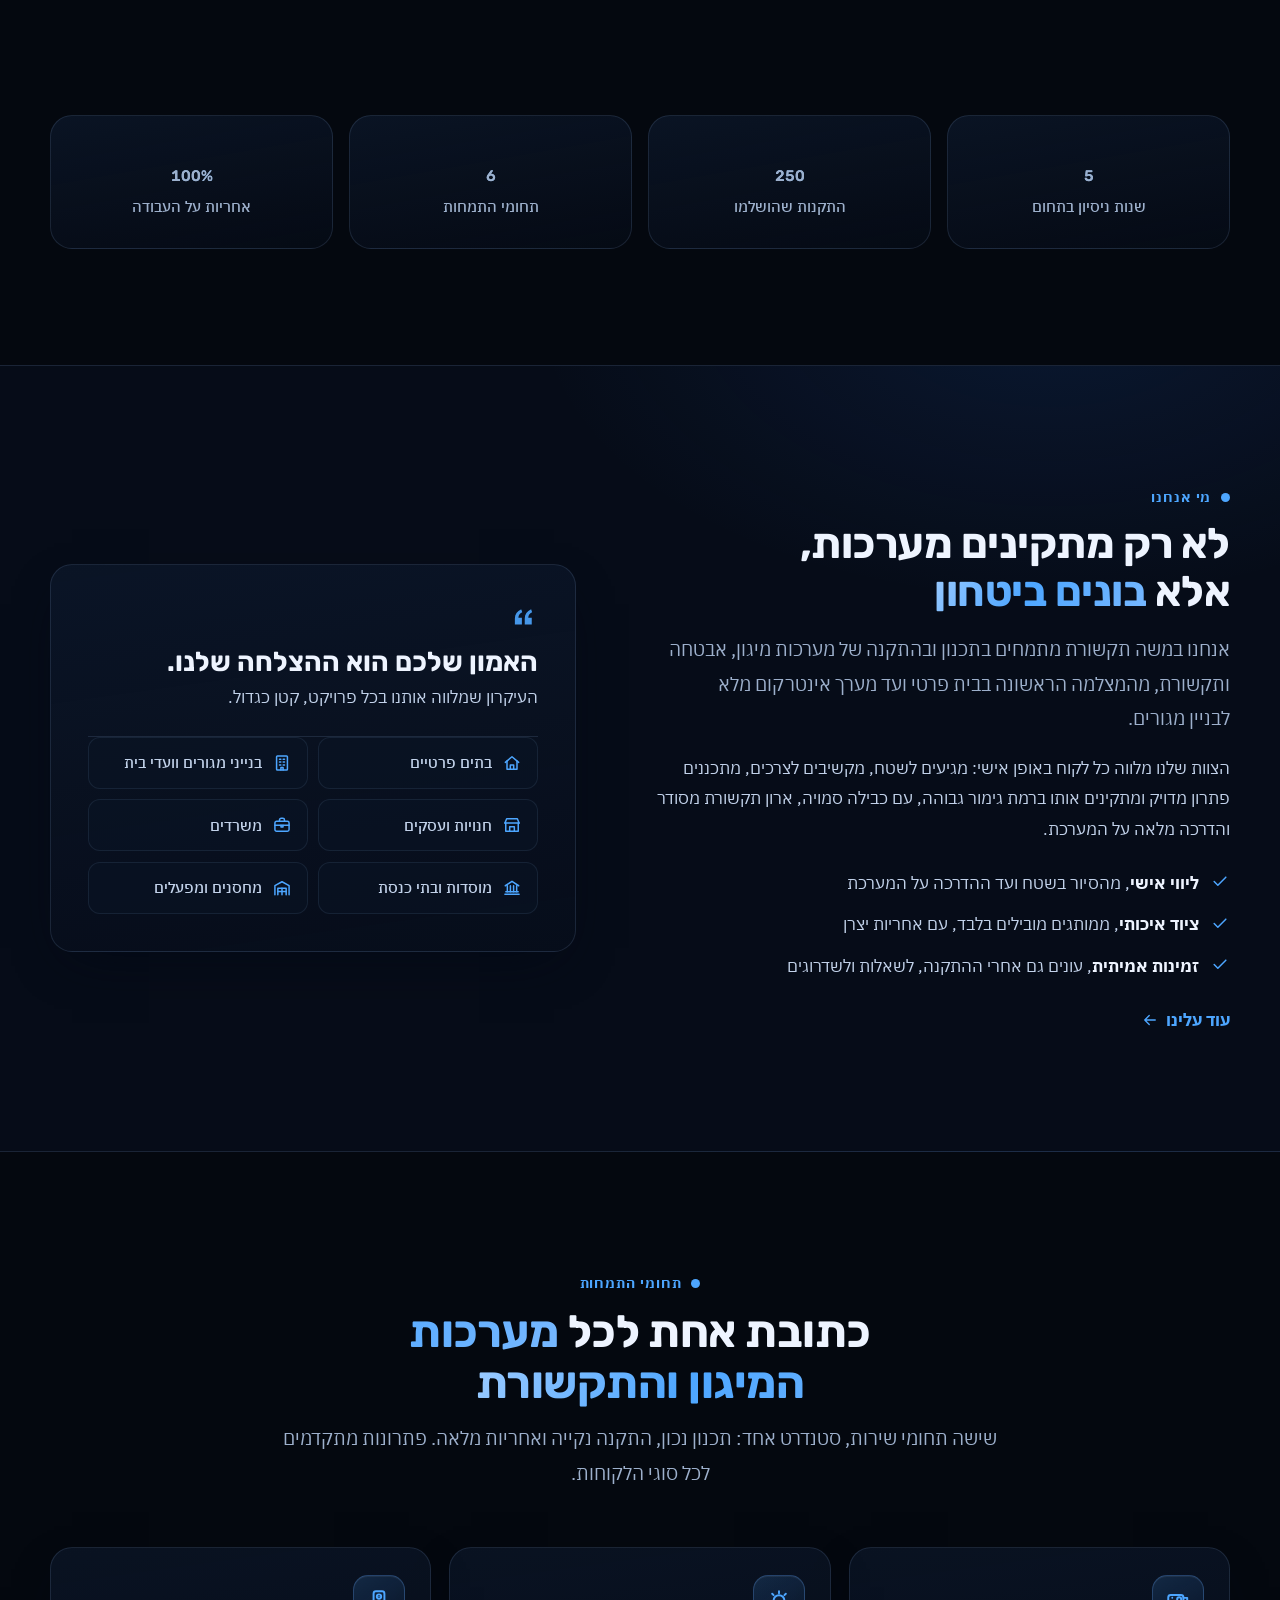
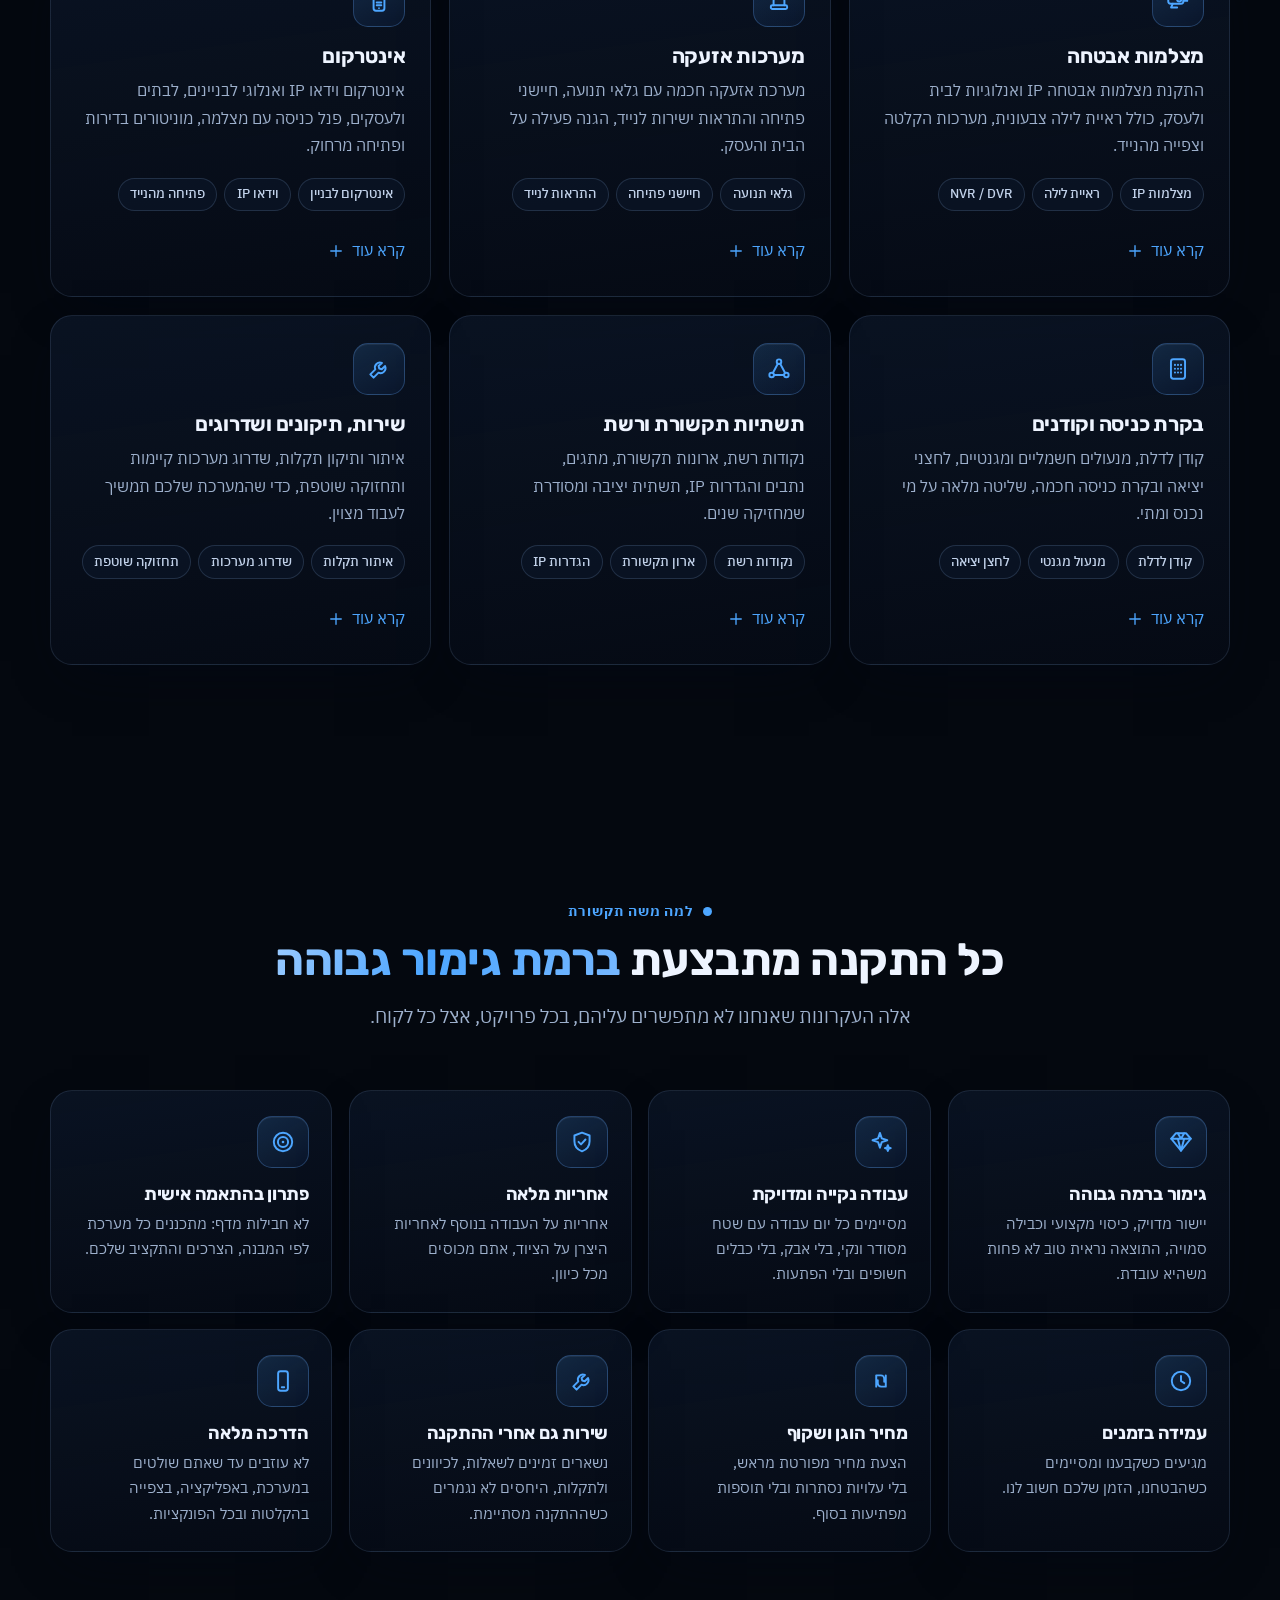
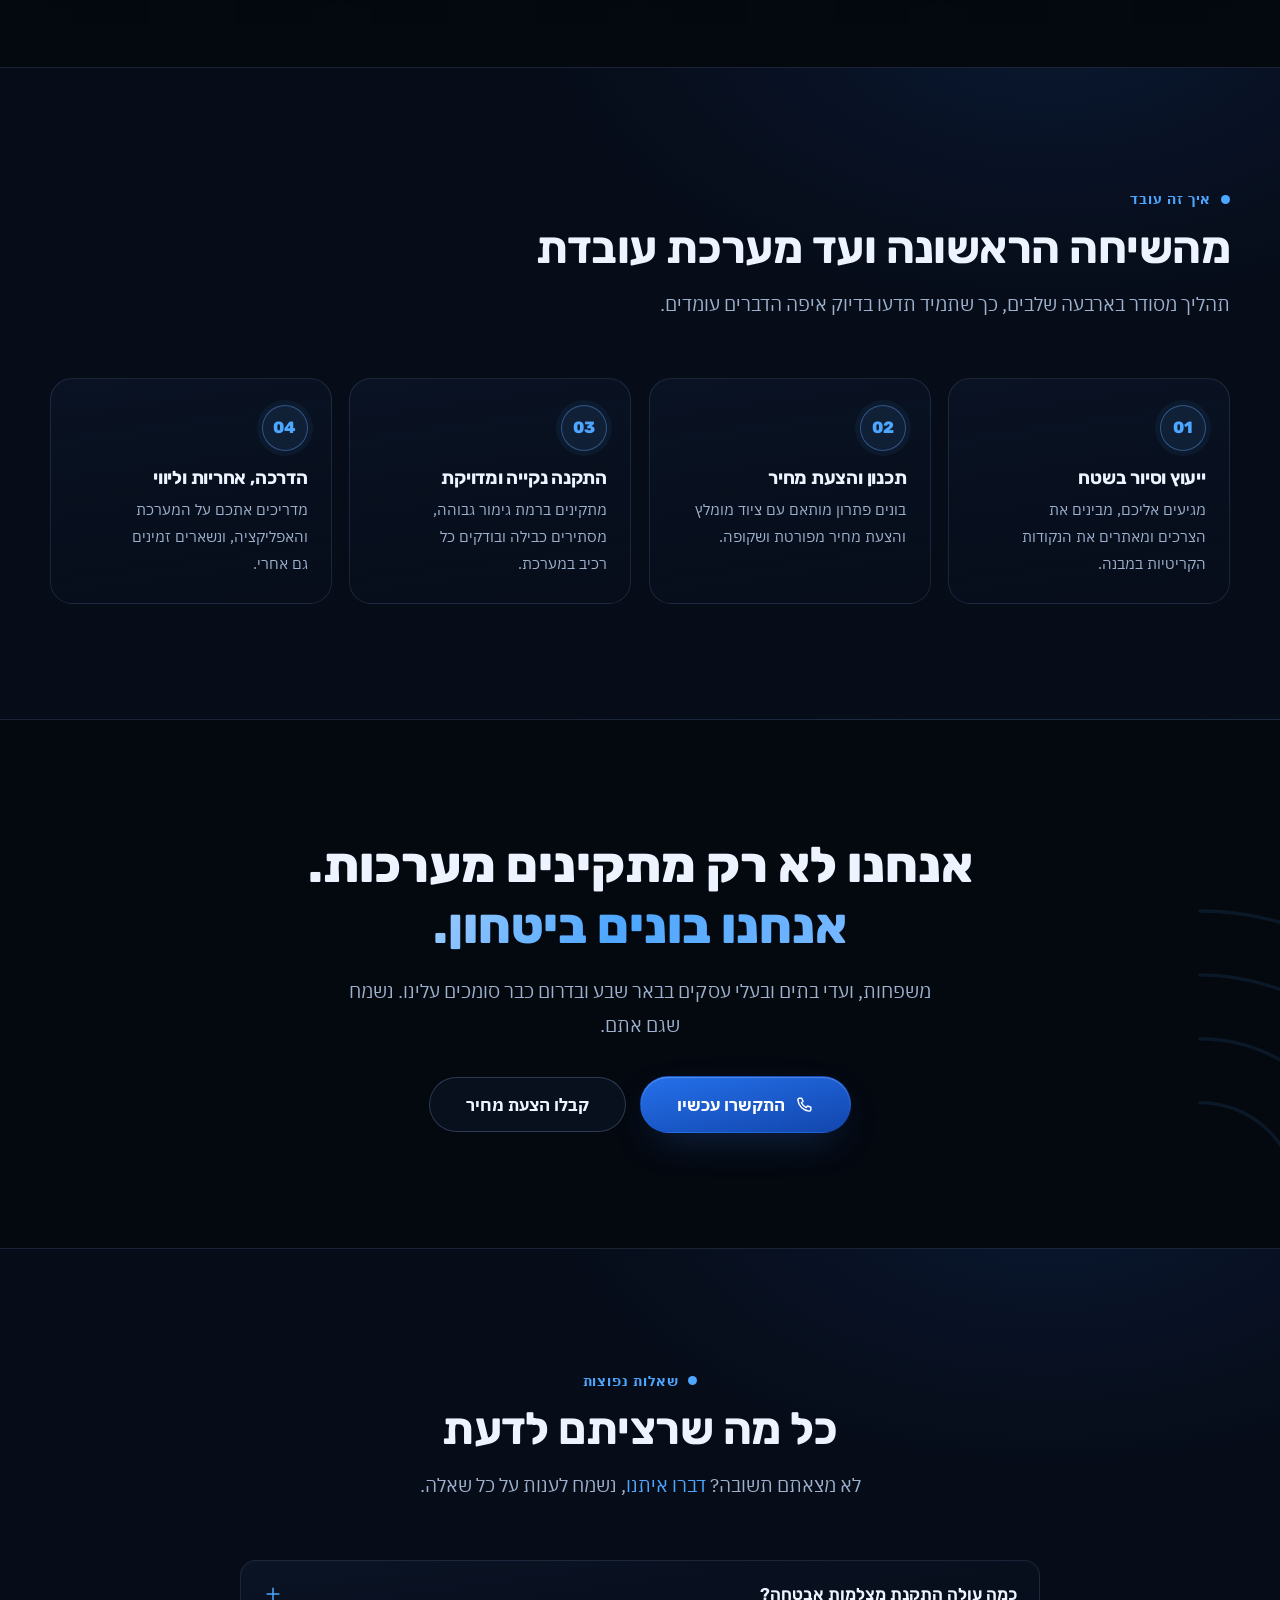
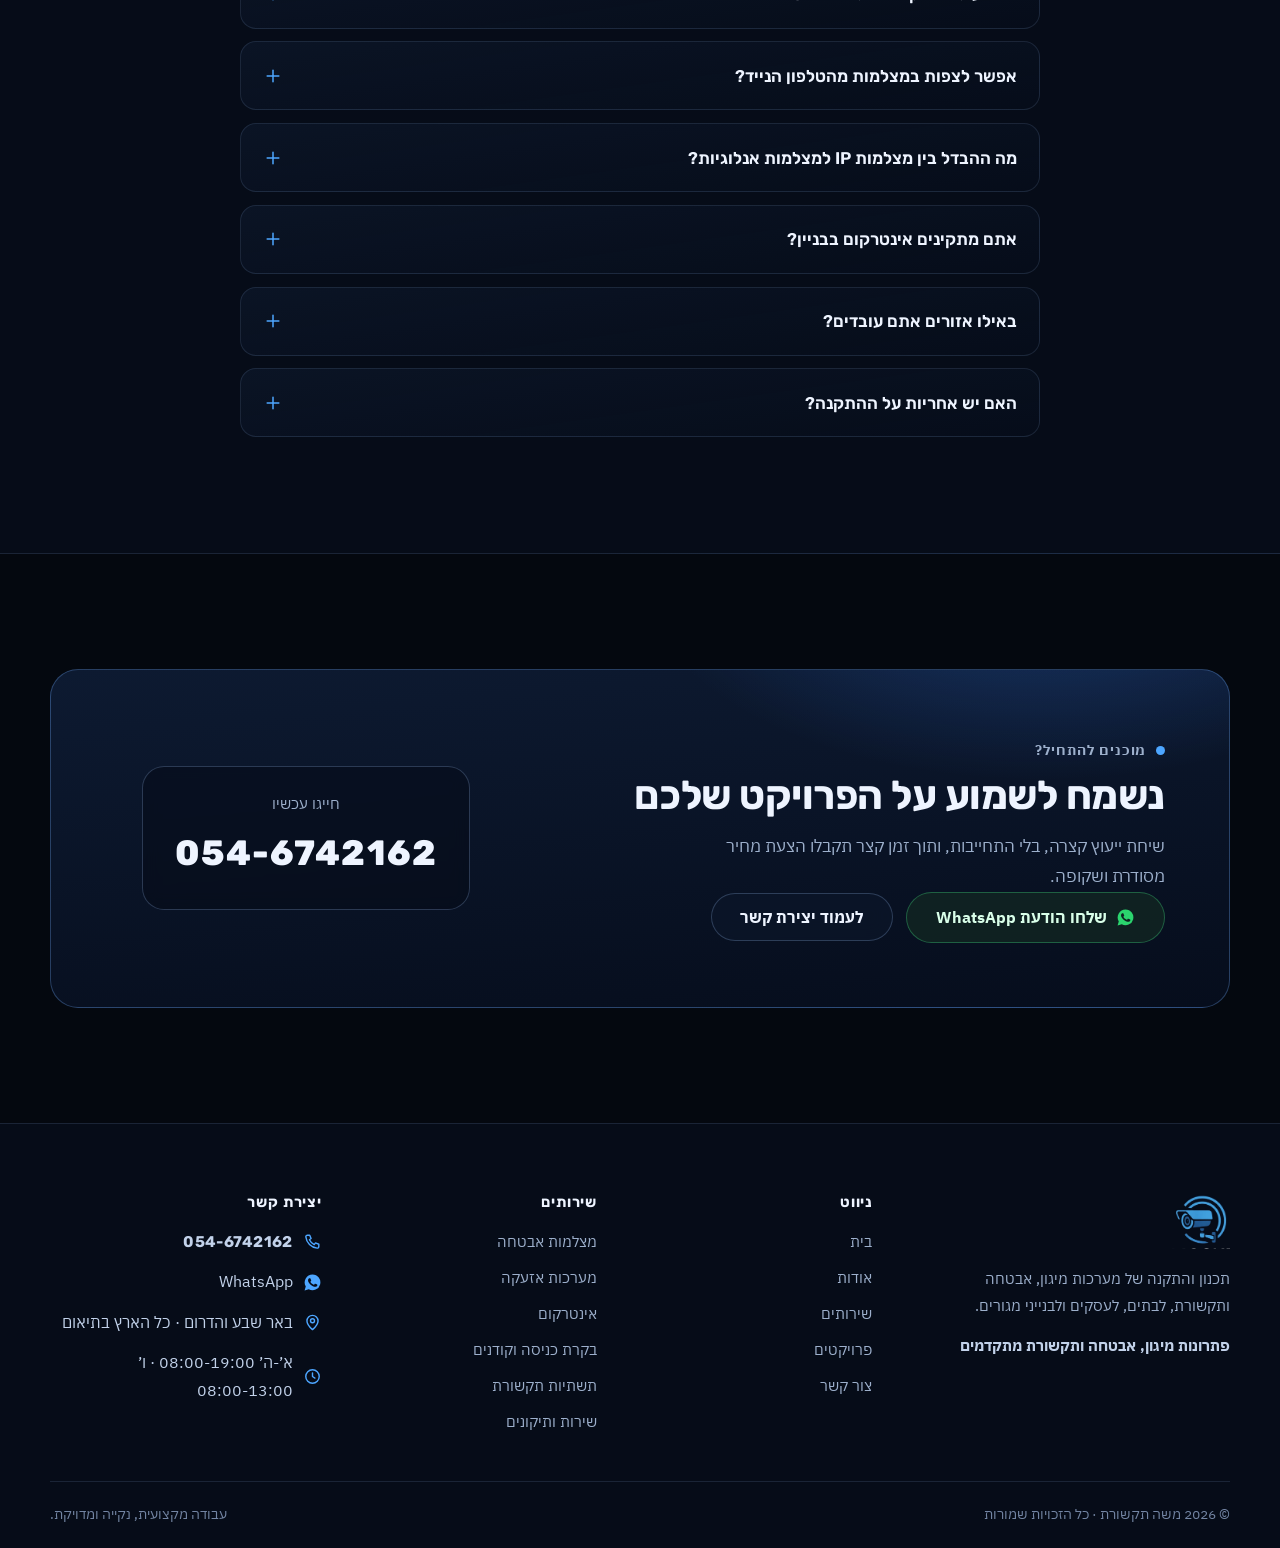
==== commit 93875422: "Add files via upload" ====
--- a/index.html
+++ b/index.html
@@ -5,7 +5,7 @@
   <meta name="viewport" content="width=device-width, initial-scale=1">
   <title>משה תקשורת | התקנת מצלמות אבטחה, אינטרקום ומערכות מיגון</title>
   <meta name="description" content="משה תקשורת, התקנת מצלמות אבטחה לבית ולעסק, אינטרקום לבניין, בקרת כניסה, מערכות אזעקה ותשתיות תקשורת בבאר שבע והדרום. עבודה מקצועית ונקייה עם אחריות מלאה. חייגו: 054-6742162">
-  <link rel="canonical" href="https://itzik280-lab.github.io/MosheTikshoret/">
+  <link rel="canonical" href="https://www.moshe-tikshoret.co.il/">
   <meta name="robots" content="index, follow, max-image-preview:large, max-snippet:-1, max-video-preview:-1">
   <meta name="theme-color" content="#04080f">
 
@@ -14,15 +14,15 @@
   <meta property="og:locale" content="he_IL">
   <meta property="og:title" content="משה תקשורת | התקנת מצלמות אבטחה, אינטרקום ומערכות מיגון">
   <meta property="og:description" content="פתרונות מיגון, אבטחה ותקשורת מתקדמים, מצלמות אבטחה, אזעקות, אינטרקום, בקרת כניסה ותשתיות רשת. באר שבע והדרום. 054-6742162">
-  <meta property="og:url" content="https://itzik280-lab.github.io/MosheTikshoret/">
-  <meta property="og:image" content="https://itzik280-lab.github.io/MosheTikshoret/assets/og-image.jpg">
+  <meta property="og:url" content="https://www.moshe-tikshoret.co.il/">
+  <meta property="og:image" content="https://www.moshe-tikshoret.co.il/assets/og-image.jpg">
   <meta property="og:image:width" content="1200">
   <meta property="og:image:height" content="630">
   <meta property="og:image:alt" content="משה תקשורת, פתרונות מיגון, אבטחה ותקשורת מתקדמים">
   <meta name="twitter:card" content="summary_large_image">
   <meta name="twitter:title" content="משה תקשורת | התקנת מצלמות אבטחה, אינטרקום ומערכות מיגון">
   <meta name="twitter:description" content="פתרונות מיגון, אבטחה ותקשורת מתקדמים בבאר שבע והדרום. חייגו: 054-6742162">
-  <meta name="twitter:image" content="https://itzik280-lab.github.io/MosheTikshoret/assets/og-image.jpg">
+  <meta name="twitter:image" content="https://www.moshe-tikshoret.co.il/assets/og-image.jpg">
 
   <link rel="icon" href="assets/favicon.ico" sizes="32x32">
   <link rel="icon" href="assets/favicon-32.png" type="image/png" sizes="32x32">
@@ -40,14 +40,14 @@
     "@graph": [
       {
         "@type": "LocalBusiness",
-        "@id": "https://itzik280-lab.github.io/MosheTikshoret/#business",
+        "@id": "https://www.moshe-tikshoret.co.il/#business",
         "name": "משה תקשורת",
         "alternateName": "Moshe Communications",
         "description": "התקנת מצלמות אבטחה, מערכות אזעקה, אינטרקום, בקרת כניסה ותשתיות תקשורת לבתים, לעסקים ולבנייני מגורים, בבאר שבע, בדרום ובמרכז.",
-        "url": "https://itzik280-lab.github.io/MosheTikshoret/",
+        "url": "https://www.moshe-tikshoret.co.il/",
         "telephone": "+972-54-674-2162",
-        "image": "https://itzik280-lab.github.io/MosheTikshoret/assets/og-image.jpg",
-        "logo": "https://itzik280-lab.github.io/MosheTikshoret/assets/icon-512.png",
+        "image": "https://www.moshe-tikshoret.co.il/assets/og-image.jpg",
+        "logo": "https://www.moshe-tikshoret.co.il/assets/icon-512.png",
         "priceRange": "₪₪",
         "address": {
           "@type": "PostalAddress",
@@ -96,15 +96,15 @@
       },
       {
         "@type": "WebSite",
-        "@id": "https://itzik280-lab.github.io/MosheTikshoret/#website",
+        "@id": "https://www.moshe-tikshoret.co.il/#website",
         "url": "https://www.moshe-tikshoret.co.il/",
         "name": "משה תקשורת",
         "inLanguage": "he",
-        "publisher": { "@id": "https://itzik280-lab.github.io/MosheTikshoret/#business" }
+        "publisher": { "@id": "https://www.moshe-tikshoret.co.il/#business" }
       },
       {
         "@type": "FAQPage",
-        "@id": "https://itzik280-lab.github.io/MosheTikshoret/#faq",
+        "@id": "https://www.moshe-tikshoret.co.il/#faq",
         "mainEntity": [
           {
             "@type": "Question",
@@ -868,5 +868,32 @@
     </a>
   </div>
 
+  <!-- NagishLi accessibility plugin (self-hosted, with the jQuery build it requires) -->
+  <script>
+    nl_pos = "br";
+    nl_color = "blue";
+    nl_compact = "1";
+    nl_contact = "n:משה תקשורת|p:054-6742162";
+  </script>
+  <script src="nl-files/jquery-1.8.3.min.js" defer></script>
+  <script src="nagishli.js?v=2.3" charset="utf-8" defer></script>
+  <script>
+    /* Integration shim: on small screens, lift NagishLi's default corner above
+       the site's bottom call bar. Runs once after load; if the visitor moves
+       the bar (NagishLi remembers positions), we leave it alone. */
+    window.addEventListener('load', function () {
+      var tries = 0;
+      var timer = setInterval(function () {
+        var bar = document.getElementById('NagishLiBar');
+        if (!bar) { if (++tries > 40) clearInterval(timer); return; }
+        clearInterval(timer);
+        var b = (bar.style.bottom || '').trim();
+        if (window.innerWidth <= 760 && (b === '0vh' || b === '0px' || b === '0')) {
+          bar.style.setProperty('bottom', 'calc(4.6rem + env(safe-area-inset-bottom))', 'important');
+        }
+      }, 150);
+    });
+  </script>
+
 </body>
 </html>
--- a/css/style.css
+++ b/css/style.css
@@ -1384,3 +1384,28 @@
   text-decoration: none;
 }
 .more-link:hover, .more-link:focus-visible { color: var(--azure); }
+
+/* ---------- Field gallery (projects) ---------- */
+.gallery-grid {
+  display: grid;
+  grid-template-columns: repeat(auto-fill, minmax(235px, 1fr));
+  gap: 1.1rem;
+}
+.gallery-item { padding: 0; overflow: hidden; display: flex; flex-direction: column; }
+.gallery-item img,
+.gallery-item video {
+  display: block;
+  inline-size: 100%;
+  block-size: auto;
+  background: var(--navy-950);
+}
+.gallery-item video { aspect-ratio: 9 / 16; object-fit: cover; }
+.gallery-item figcaption {
+  padding: .8rem .95rem .95rem;
+  font-size: .85rem;
+  line-height: 1.55;
+  color: var(--text-lo);
+  border-top: 1px solid var(--line);
+  margin-block-start: auto;
+}
+@media (min-width: 700px) { .gallery-item--wide { grid-column: span 2; } }
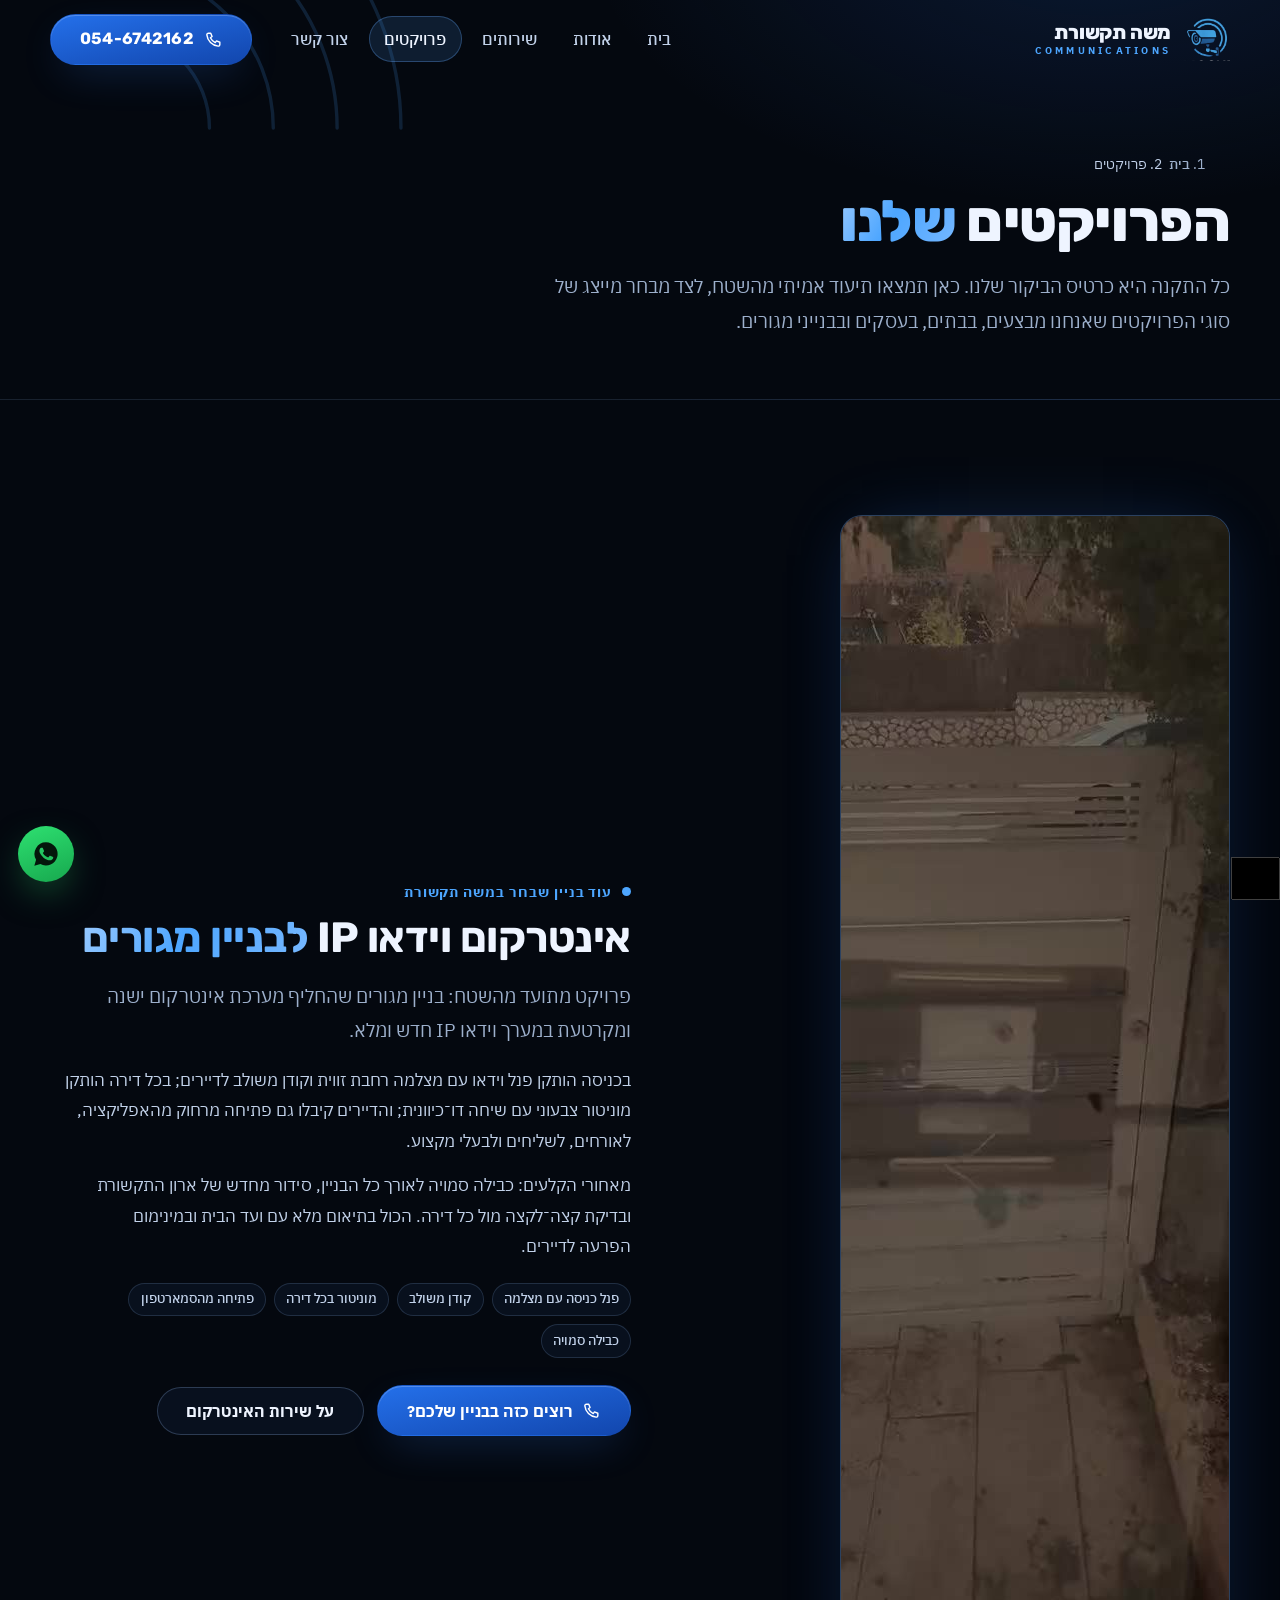
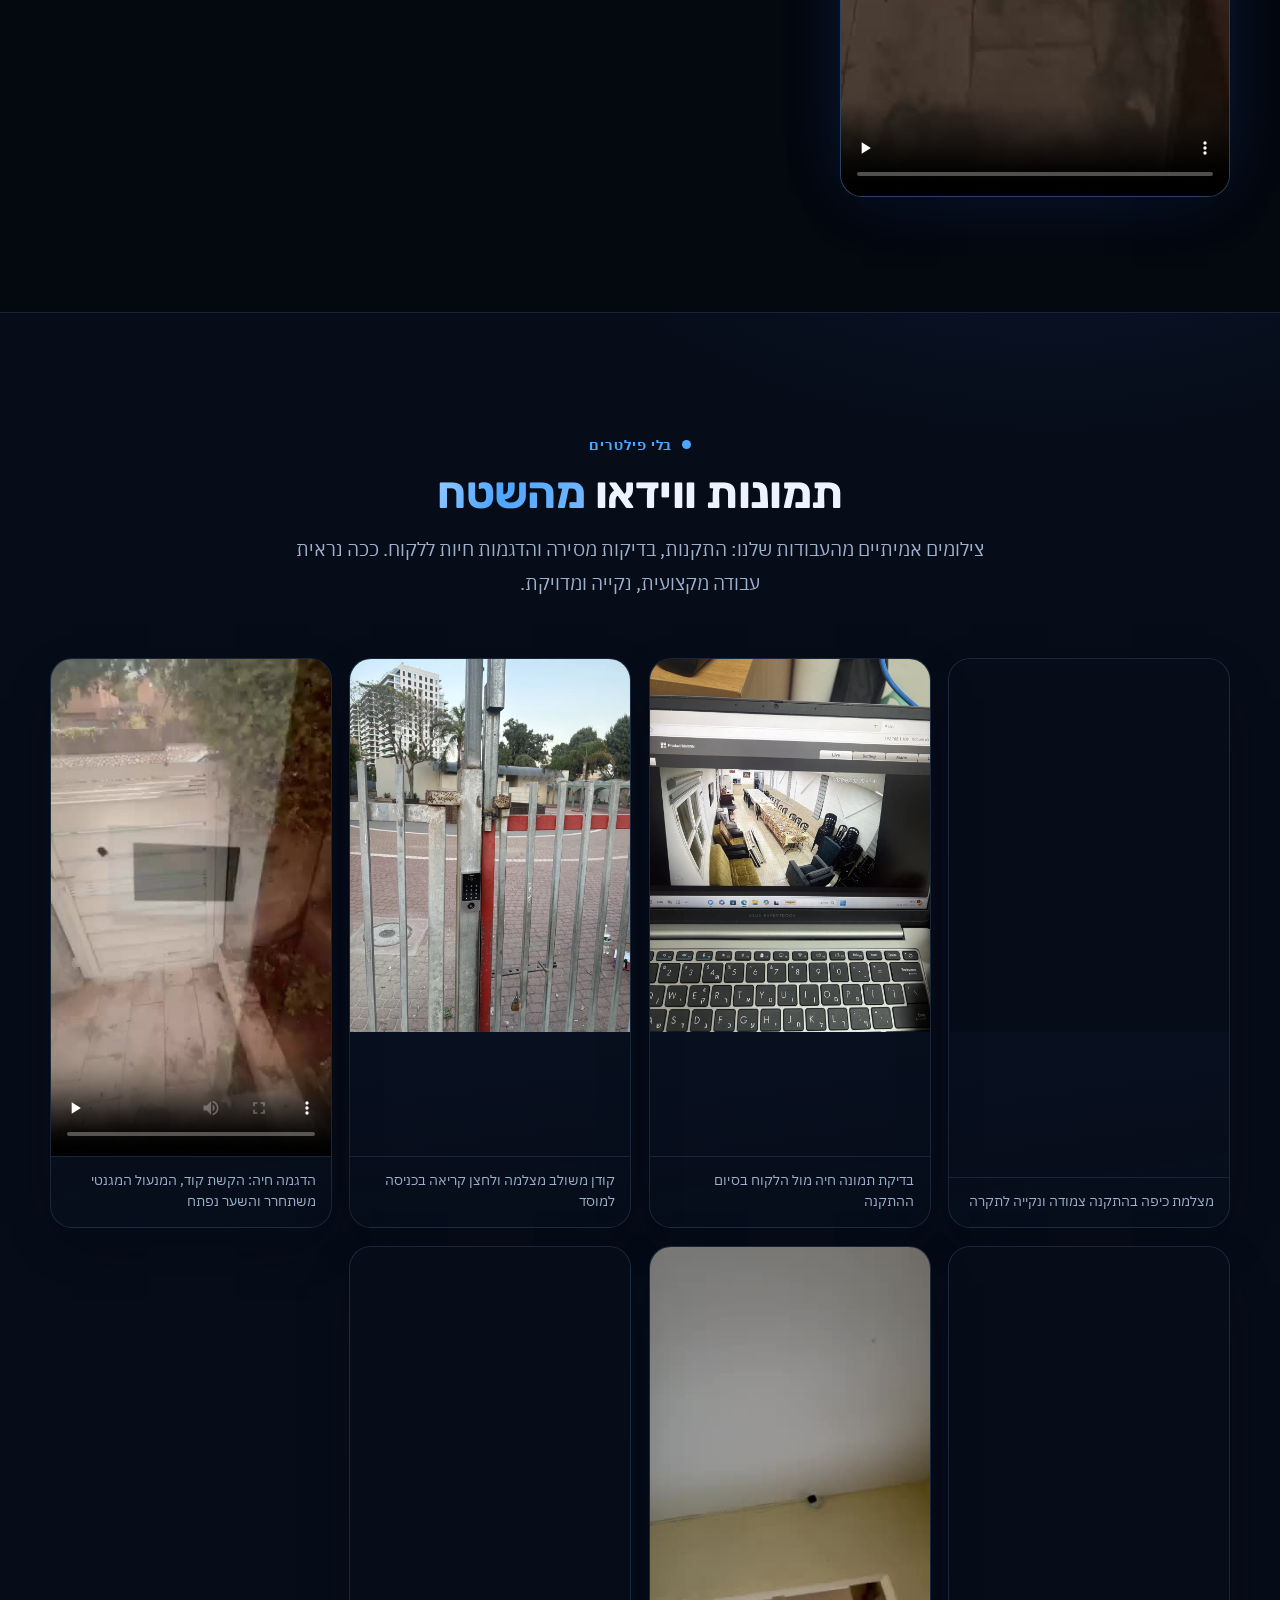
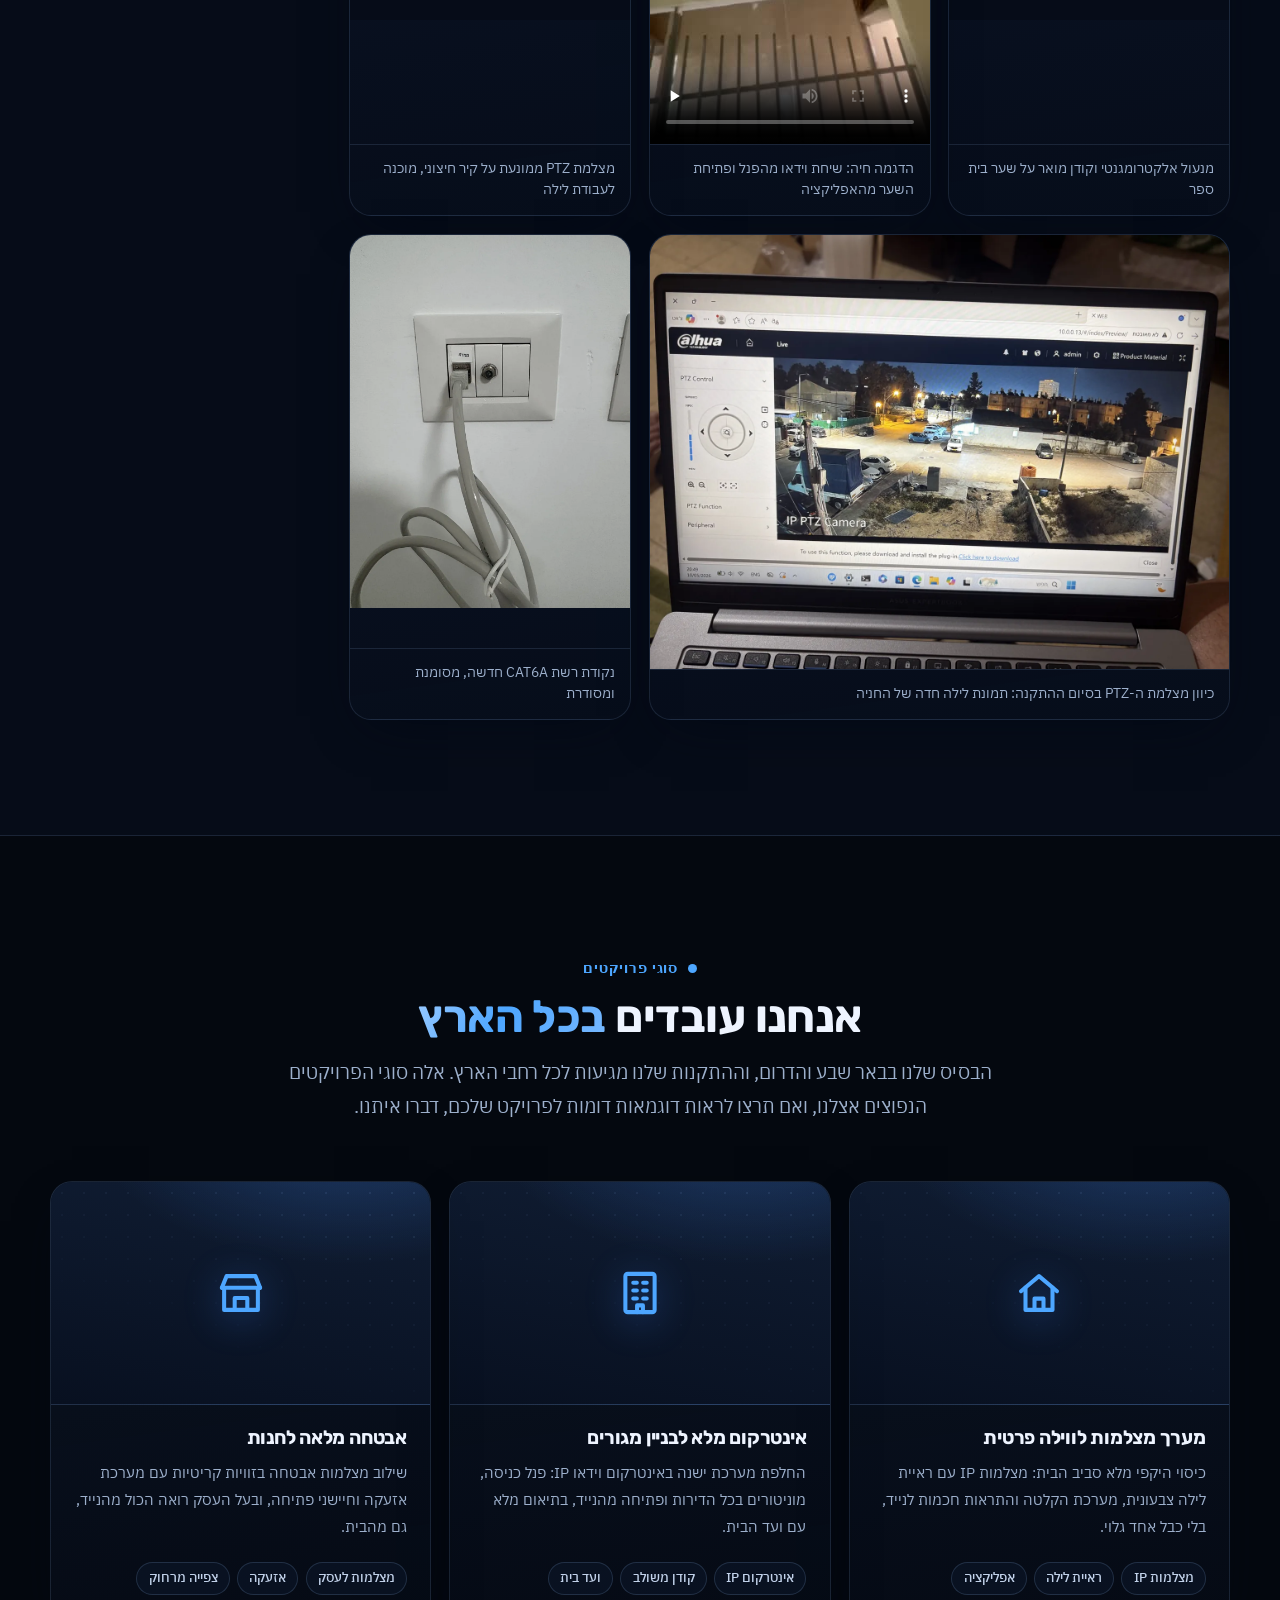
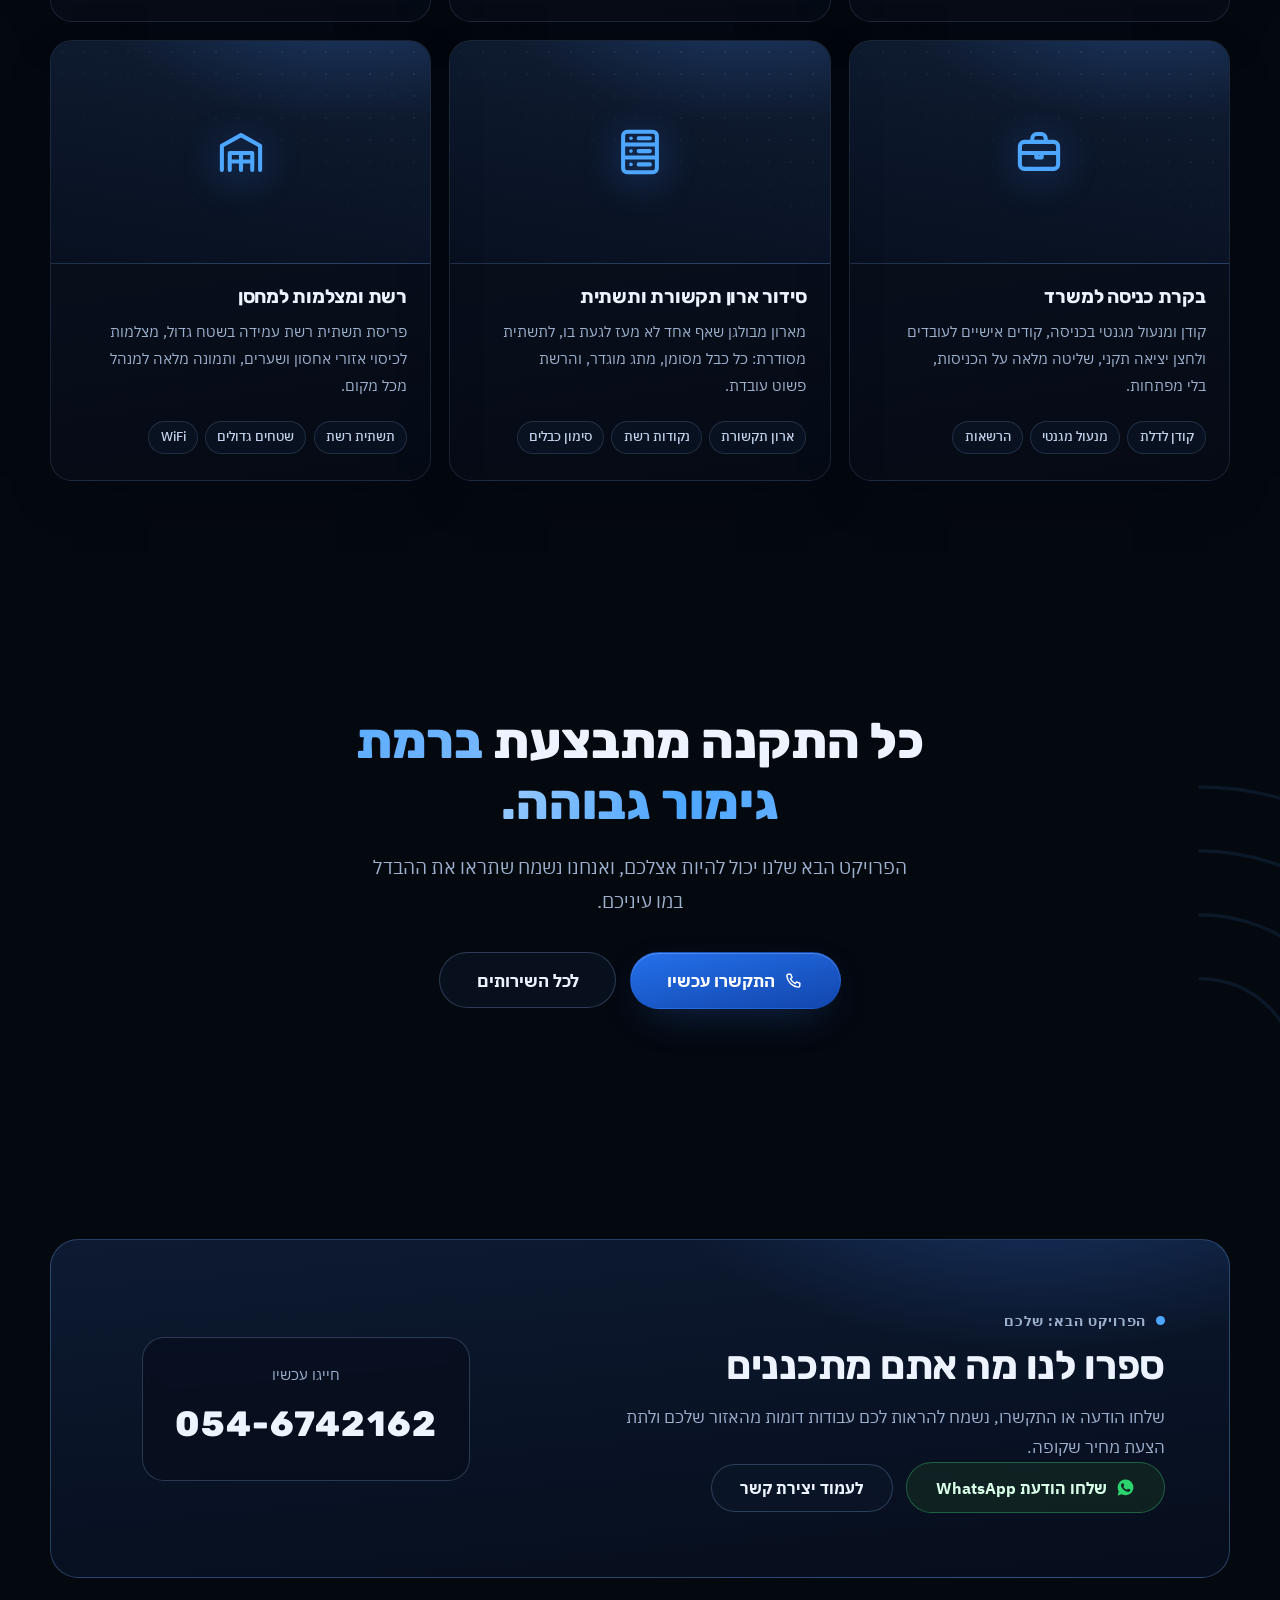
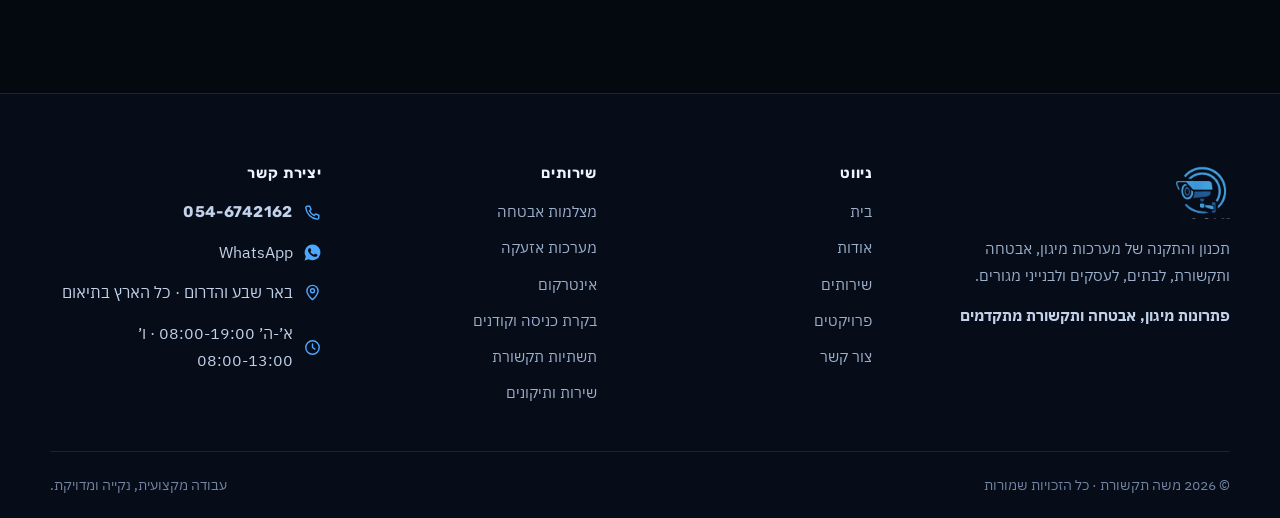
==== commit 56339187: "Add files via upload" ====
--- a/index.html
+++ b/index.html
@@ -3,36 +3,36 @@
 <head>
   <meta charset="UTF-8">
   <meta name="viewport" content="width=device-width, initial-scale=1">
-  <title>משה תקשורת | התקנת מצלמות אבטחה, אינטרקום ומערכות מיגון</title>
-  <meta name="description" content="משה תקשורת, התקנת מצלמות אבטחה לבית ולעסק, אינטרקום לבניין, בקרת כניסה, מערכות אזעקה ותשתיות תקשורת בבאר שבע והדרום. עבודה מקצועית ונקייה עם אחריות מלאה. חייגו: 054-6742162">
-  <link rel="canonical" href="https://www.moshe-tikshoret.co.il/">
+  <title>פרויקטים | התקנות מצלמות, אינטרקום ותשתיות | משה תקשורת</title>
+  <meta name="description" content="הצצה לעבודות של משה תקשורת: התקנת אינטרקום וידאו IP בבניין מגורים (כולל תיעוד וידאו מהשטח), מצלמות אבטחה לבתים ולעסקים, בקרת כניסה, ארונות תקשורת ונקודות רשת, בבאר שבע ובדרום.">
+  <link rel="canonical" href="https://www.moshe-tikshoret.co.il/projects/">
   <meta name="robots" content="index, follow, max-image-preview:large, max-snippet:-1, max-video-preview:-1">
   <meta name="theme-color" content="#04080f">
 
   <meta property="og:type" content="website">
   <meta property="og:site_name" content="משה תקשורת">
   <meta property="og:locale" content="he_IL">
-  <meta property="og:title" content="משה תקשורת | התקנת מצלמות אבטחה, אינטרקום ומערכות מיגון">
-  <meta property="og:description" content="פתרונות מיגון, אבטחה ותקשורת מתקדמים, מצלמות אבטחה, אזעקות, אינטרקום, בקרת כניסה ותשתיות רשת. באר שבע והדרום. 054-6742162">
-  <meta property="og:url" content="https://www.moshe-tikshoret.co.il/">
+  <meta property="og:title" content="פרויקטים | התקנות מצלמות, אינטרקום ותשתיות | משה תקשורת">
+  <meta property="og:description" content="עוד בניין שבחר במשה תקשורת: תיעוד וידאו מפרויקט אינטרקום IP, לצד סוגי הפרויקטים שאנחנו מבצעים בבתים, בעסקים ובבניינים.">
+  <meta property="og:url" content="https://www.moshe-tikshoret.co.il/projects/">
   <meta property="og:image" content="https://www.moshe-tikshoret.co.il/assets/og-image.jpg">
   <meta property="og:image:width" content="1200">
   <meta property="og:image:height" content="630">
   <meta property="og:image:alt" content="משה תקשורת, פתרונות מיגון, אבטחה ותקשורת מתקדמים">
   <meta name="twitter:card" content="summary_large_image">
-  <meta name="twitter:title" content="משה תקשורת | התקנת מצלמות אבטחה, אינטרקום ומערכות מיגון">
-  <meta name="twitter:description" content="פתרונות מיגון, אבטחה ותקשורת מתקדמים בבאר שבע והדרום. חייגו: 054-6742162">
+  <meta name="twitter:title" content="הפרויקטים של משה תקשורת">
+  <meta name="twitter:description" content="תיעוד וידאו מפרויקט אינטרקום IP בבניין מגורים, וסוגי הפרויקטים שאנחנו מבצעים.">
   <meta name="twitter:image" content="https://www.moshe-tikshoret.co.il/assets/og-image.jpg">
 
-  <link rel="icon" href="assets/favicon.ico" sizes="32x32">
-  <link rel="icon" href="assets/favicon-32.png" type="image/png" sizes="32x32">
-  <link rel="apple-touch-icon" href="assets/apple-touch-icon.png">
-  <link rel="manifest" href="site.webmanifest">
-
-  <link rel="preload" href="assets/fonts/rubik-hebrew-wght-normal.woff2" as="font" type="font/woff2" crossorigin>
-  <link rel="preload" href="assets/fonts/ibm-plex-sans-hebrew-hebrew-400-normal.woff2" as="font" type="font/woff2" crossorigin>
-  <link rel="stylesheet" href="css/style.css">
-  <script src="js/main.js" defer></script>
+  <link rel="icon" href="../assets/favicon.ico" sizes="32x32">
+  <link rel="icon" href="../assets/favicon-32.png" type="image/png" sizes="32x32">
+  <link rel="apple-touch-icon" href="../assets/apple-touch-icon.png">
+  <link rel="manifest" href="../site.webmanifest">
+
+  <link rel="preload" href="../assets/fonts/rubik-hebrew-wght-normal.woff2" as="font" type="font/woff2" crossorigin>
+  <link rel="preload" href="../assets/fonts/ibm-plex-sans-hebrew-hebrew-400-normal.woff2" as="font" type="font/woff2" crossorigin>
+  <link rel="stylesheet" href="../css/style.css">
+  <script src="../js/main.js" defer></script>
 
   <script type="application/ld+json">
   {
@@ -43,7 +43,6 @@
         "@id": "https://www.moshe-tikshoret.co.il/#business",
         "name": "משה תקשורת",
         "alternateName": "Moshe Communications",
-        "description": "התקנת מצלמות אבטחה, מערכות אזעקה, אינטרקום, בקרת כניסה ותשתיות תקשורת לבתים, לעסקים ולבנייני מגורים, בבאר שבע, בדרום ובמרכז.",
         "url": "https://www.moshe-tikshoret.co.il/",
         "telephone": "+972-54-674-2162",
         "image": "https://www.moshe-tikshoret.co.il/assets/og-image.jpg",
@@ -59,102 +58,50 @@
           { "@type": "City", "name": "באר שבע" },
           { "@type": "AdministrativeArea", "name": "מחוז הדרום" },
           { "@type": "AdministrativeArea", "name": "מחוז המרכז" }
-        ],
-        "openingHoursSpecification": [
-          {
-            "@type": "OpeningHoursSpecification",
-            "dayOfWeek": ["Sunday", "Monday", "Tuesday", "Wednesday", "Thursday"],
-            "opens": "08:00",
-            "closes": "19:00"
-          },
-          {
-            "@type": "OpeningHoursSpecification",
-            "dayOfWeek": "Friday",
-            "opens": "08:00",
-            "closes": "13:00"
-          }
-        ],
-        "contactPoint": {
-          "@type": "ContactPoint",
-          "telephone": "+972-54-674-2162",
-          "contactType": "customer service",
-          "availableLanguage": ["Hebrew"]
-        },
-        "knowsAbout": [
-          "התקנת מצלמות אבטחה",
-          "מצלמות אבטחה לבית",
-          "מצלמות אבטחה לעסק",
-          "אינטרקום לבניין",
-          "אינטרקום IP",
-          "מערכת אזעקה",
-          "קודן לדלת",
-          "בקרת כניסה",
-          "תשתיות תקשורת",
-          "נקודות רשת",
-          "ארון תקשורת"
         ]
       },
       {
-        "@type": "WebSite",
-        "@id": "https://www.moshe-tikshoret.co.il/#website",
-        "url": "https://www.moshe-tikshoret.co.il/",
-        "name": "משה תקשורת",
+        "@type": "BreadcrumbList",
+        "itemListElement": [
+          { "@type": "ListItem", "position": 1, "name": "בית", "item": "https://www.moshe-tikshoret.co.il/" },
+          { "@type": "ListItem", "position": 2, "name": "פרויקטים", "item": "https://www.moshe-tikshoret.co.il/projects/" }
+        ]
+      },
+      {
+        "@type": "VideoObject",
+        "@id": "https://www.moshe-tikshoret.co.il/projects/#intercom-video",
+        "name": "התקנת אינטרקום וידאו IP בבניין מגורים",
+        "description": "תיעוד מפרויקט של משה תקשורת: החלפת מערכת אינטרקום ישנה במערך וידאו IP מלא, פנל כניסה עם מצלמה וקודן משולב, מוניטורים בדירות ופתיחה מרחוק מהסמארטפון.",
+        "thumbnailUrl": "https://www.moshe-tikshoret.co.il/assets/video-poster.jpg",
+        "uploadDate": "2026-07-09",
+        "duration": "PT16S",
+        "contentUrl": "https://www.moshe-tikshoret.co.il/assets/intercom-project.mp4",
         "inLanguage": "he",
         "publisher": { "@id": "https://www.moshe-tikshoret.co.il/#business" }
       },
       {
-        "@type": "FAQPage",
-        "@id": "https://www.moshe-tikshoret.co.il/#faq",
-        "mainEntity": [
-          {
-            "@type": "Question",
-            "name": "כמה עולה התקנת מצלמות אבטחה?",
-            "acceptedAnswer": {
-              "@type": "Answer",
-              "text": "המחיר תלוי במספר המצלמות, בסוג הציוד (IP או אנלוגי), במרחקי הכבילה ובמורכבות ההתקנה. אחרי שיחת ייעוץ קצרה או ביקור בשטח תקבלו הצעת מחיר מפורטת ושקופה, בלי עלויות נסתרות ובלי התחייבות."
-            }
-          },
-          {
-            "@type": "Question",
-            "name": "אפשר לצפות במצלמות מהטלפון הנייד?",
-            "acceptedAnswer": {
-              "@type": "Answer",
-              "text": "בהחלט. כל מערכת שאנחנו מתקינים מתחברת לאפליקציה ייעודית בעברית, שמאפשרת צפייה חיה, צפייה בהקלטות וקבלת התראות מכל מקום, מהסמארטפון, מהטאבלט או מהמחשב."
-            }
-          },
-          {
-            "@type": "Question",
-            "name": "מה ההבדל בין מצלמות IP למצלמות אנלוגיות?",
-            "acceptedAnswer": {
-              "@type": "Answer",
-              "text": "מצלמות IP מציעות איכות תמונה גבוהה במיוחד, זיהוי חכם ויכולות מתקדמות. מצלמות אנלוגיות HD הן פתרון אמין וחסכוני, שמתאים גם לשדרוג תשתית קיימת. בפגישת הייעוץ נתאים יחד את הפתרון הנכון לצרכים ולתקציב שלכם."
-            }
-          },
-          {
-            "@type": "Question",
-            "name": "אתם מתקינים אינטרקום בבניין?",
-            "acceptedAnswer": {
-              "@type": "Answer",
-              "text": "כן, ובשמחה. זו אחת ההתמחויות המרכזיות שלנו: אנחנו מתקינים מערכות אינטרקום וידאו IP ואנלוגי לבניינים, כולל פנל כניסה עם מצלמה, מוניטורים בדירות ופתיחה מהסמארטפון. העבודה מתואמת מול ועד הבית ומתבצעת עם מינימום הפרעה לדיירים."
-            }
-          },
-          {
-            "@type": "Question",
-            "name": "באילו אזורים אתם עובדים?",
-            "acceptedAnswer": {
-              "@type": "Answer",
-              "text": "הבסיס שלנו בבאר שבע ובדרום, ואנחנו מבצעים פרויקטים בכל רחבי הארץ בתיאום מראש."
-            }
-          },
-          {
-            "@type": "Question",
-            "name": "האם יש אחריות על ההתקנה?",
-            "acceptedAnswer": {
-              "@type": "Answer",
-              "text": "כן. כל התקנה מגיעה עם אחריות מלאה על העבודה, בנוסף לאחריות היצרן על הציוד. אנחנו נשארים זמינים גם אחרי ההתקנה, לשאלות, לכיוונים ולשדרוגים."
-            }
-          }
-        ]
+        "@type": "VideoObject",
+        "@id": "https://www.moshe-tikshoret.co.il/projects/#keypad-demo-video",
+        "name": "הדגמת קודן ומנעול מגנטי בשער מוסד חינוכי",
+        "description": "הדגמה חיה מהשטח: הקשת קוד בקודן המואר, שחרור המנעול האלקטרומגנטי ופתיחת השער.",
+        "thumbnailUrl": "https://www.moshe-tikshoret.co.il/assets/gallery/gate-keypad-demo-poster.jpg",
+        "uploadDate": "2026-07-15",
+        "duration": "PT25S",
+        "contentUrl": "https://www.moshe-tikshoret.co.il/assets/gallery/gate-keypad-demo.mp4",
+        "inLanguage": "he",
+        "publisher": { "@id": "https://www.moshe-tikshoret.co.il/#business" }
+      },
+      {
+        "@type": "VideoObject",
+        "@id": "https://www.moshe-tikshoret.co.il/projects/#app-open-video",
+        "name": "פתיחת שער מרחוק מאפליקציית הסמארטפון",
+        "description": "הדגמה מהשטח: שיחת וידאו מפנל הכניסה, מענה באפליקציה ופתיחת השער מהנייד.",
+        "thumbnailUrl": "https://www.moshe-tikshoret.co.il/assets/gallery/gate-open-app-poster.jpg",
+        "uploadDate": "2026-07-15",
+        "duration": "PT29S",
+        "contentUrl": "https://www.moshe-tikshoret.co.il/assets/gallery/gate-open-app.mp4",
+        "inLanguage": "he",
+        "publisher": { "@id": "https://www.moshe-tikshoret.co.il/#business" }
       }
     ]
   }
@@ -215,8 +162,8 @@
 
   <header class="site-header" data-header>
     <div class="container nav-bar">
-      <a class="brand" href="index.html" aria-label="משה תקשורת, דף הבית">
-        <img src="assets/logo-mark.webp" alt="הלוגו של משה תקשורת" width="46" height="43">
+      <a class="brand" href="../index.html" aria-label="משה תקשורת, דף הבית">
+        <img src="../assets/logo-mark.webp" alt="הלוגו של משה תקשורת" width="46" height="43">
         <span class="brand-name">
           <b>משה תקשורת</b>
           <span>Communications</span>
@@ -225,11 +172,11 @@
 
       <nav aria-label="ניווט ראשי">
         <ul class="nav-list" id="main-nav" data-nav-list>
-          <li><a href="index.html" aria-current="page">בית</a></li>
-          <li><a href="about/index.html">אודות</a></li>
-          <li><a href="services/index.html">שירותים</a></li>
-          <li><a href="projects/index.html">פרויקטים</a></li>
-          <li><a href="contact/index.html">צור קשר</a></li>
+          <li><a href="../index.html">בית</a></li>
+          <li><a href="../about/index.html">אודות</a></li>
+          <li><a href="../services/index.html">שירותים</a></li>
+          <li><a href="index.html" aria-current="page">פרויקטים</a></li>
+          <li><a href="../contact/index.html">צור קשר</a></li>
           <li class="nav-cta-mobile">
             <a class="btn btn--primary" href="tel:+972546742162">
               <svg class="icon" aria-hidden="true"><use href="#i-phone"/></svg>
@@ -257,417 +204,230 @@
 
   <main id="main">
 
-    <!-- ======================= HERO ======================= -->
-    <section class="hero" aria-label="משה תקשורת, פתרונות מיגון, אבטחה ותקשורת">
+    <!-- ======================= PAGE HERO ======================= -->
+    <section class="page-hero">
       <div class="arcs" aria-hidden="true">
         <svg viewBox="0 0 100 100" fill="none" stroke="currentColor" stroke-width=".5" stroke-linecap="round" width="100%" height="100%">
           <path d="M50 7a43 43 0 0 1 43 43"/>
           <path d="M50 16.5a33.5 33.5 0 0 1 33.5 33.5"/>
           <path d="M50 26a24 24 0 0 1 24 24"/>
           <path d="M50 35.5a14.5 14.5 0 0 1 14.5 14.5"/>
-          <circle cx="50" cy="50" r="2" fill="currentColor" stroke="none"/>
         </svg>
       </div>
-
-      <div class="container hero-grid">
-        <div class="hero-copy">
-          <p class="hero-badge">זמינים לפרויקטים חדשים · באר שבע והדרום</p>
-          <h1>משה <span class="grad">תקשורת</span></h1>
-          <p class="hero-tagline">פתרונות מיגון, אבטחה ותקשורת מתקדמים</p>
-          <p class="lede hero-lede">מצלמות אבטחה, מערכות אזעקה, אינטרקום, בקרת כניסה ותשתיות רשת, בהתקנה מקצועית ונקייה, מהתכנון ועד ההדרכה. לבתים פרטיים, לעסקים ולבנייני מגורים.</p>
-          <div class="btn-row">
-            <a class="btn btn--primary btn--lg" href="tel:+972546742162">
+      <div class="container">
+        <nav class="breadcrumbs" aria-label="פירורי לחם">
+          <ol>
+            <li><a href="../index.html">בית</a></li>
+            <li aria-current="page">פרויקטים</li>
+          </ol>
+        </nav>
+        <h1>הפרויקטים <span class="grad">שלנו</span></h1>
+        <p class="lede">כל התקנה היא כרטיס הביקור שלנו. כאן תמצאו תיעוד אמיתי מהשטח, לצד מבחר מייצג של סוגי הפרויקטים שאנחנו מבצעים, בבתים, בעסקים ובבנייני מגורים.</p>
+      </div>
+    </section>
+
+    <!-- ======================= FEATURED PROJECT ======================= -->
+    <section class="section" aria-labelledby="featured-title">
+      <div class="container split split--media-start">
+        <div data-reveal>
+          <div class="project-player">
+            <video controls playsinline preload="none" poster="../assets/video-poster.jpg" width="720" height="1280" aria-label="סרטון פרויקט: התקנת אינטרקום וידאו IP בבניין מגורים">
+              <source src="../assets/intercom-project.mp4" type="video/mp4">
+            </video>
+          </div>
+        </div>
+
+        <div data-reveal style="--i:1">
+          <p class="eyebrow">עוד בניין שבחר במשה תקשורת</p>
+          <h2 id="featured-title">אינטרקום וידאו IP <span class="grad">לבניין מגורים</span></h2>
+          <p class="lede">פרויקט מתועד מהשטח: בניין מגורים שהחליף מערכת אינטרקום ישנה ומקרטעת במערך וידאו IP חדש ומלא.</p>
+          <p>בכניסה הותקן פנל וידאו עם מצלמה רחבת זווית וקודן משולב לדיירים; בכל דירה הותקן מוניטור צבעוני עם שיחה דו־כיוונית; והדיירים קיבלו גם פתיחה מרחוק מהאפליקציה, לאורחים, לשליחים ולבעלי מקצוע.</p>
+          <p>מאחורי הקלעים: כבילה סמויה לאורך כל הבניין, סידור מחדש של ארון התקשורת ובדיקת קצה־לקצה מול כל דירה. הכול בתיאום מלא עם ועד הבית ובמינימום הפרעה לדיירים.</p>
+          <ul class="tags project-meta">
+            <li>פנל כניסה עם מצלמה</li>
+            <li>קודן משולב</li>
+            <li>מוניטור בכל דירה</li>
+            <li>פתיחה מהסמארטפון</li>
+            <li>כבילה סמויה</li>
+          </ul>
+          <div class="btn-row service-cta">
+            <a class="btn btn--primary" href="tel:+972546742162">
               <svg class="icon" aria-hidden="true"><use href="#i-phone"/></svg>
-              התקשרו עכשיו
+              רוצים כזה בבניין שלכם?
             </a>
-            <a class="btn btn--ghost btn--lg" href="contact/index.html">קבלו הצעת מחיר</a>
-          </div>
-          <ul class="hero-points">
-            <li><svg class="icon" aria-hidden="true"><use href="#i-check"/></svg>אחריות מלאה על העבודה</li>
-            <li><svg class="icon" aria-hidden="true"><use href="#i-check"/></svg>הצעת מחיר שקופה</li>
-            <li><svg class="icon" aria-hidden="true"><use href="#i-check"/></svg>גימור נקי ומדויק</li>
-          </ul>
-        </div>
-
-        <div class="hero-media">
-          <figure class="hero-frame">
-            <video data-hero-video muted loop playsinline preload="metadata" poster="assets/video-poster.jpg" width="720" height="1280" aria-label="סרטון מפרויקט התקנת אינטרקום וידאו IP בבניין מגורים">
-              <source src="assets/intercom-project.mp4" type="video/mp4">
-            </video>
-            <figcaption class="visually-hidden">התקנת מערכת אינטרקום וידאו בכניסה לבניין מגורים, מתוך פרויקט של משה תקשורת</figcaption>
-          </figure>
-          <button class="media-ctrl" type="button" data-video-ctrl data-state="paused" aria-label="הפעלת סרטון הרקע">
-            <svg class="icon icon-play" aria-hidden="true"><use href="#i-play"/></svg>
-            <svg class="icon icon-pause" aria-hidden="true"><use href="#i-pause"/></svg>
-          </button>
-          <div class="hero-chip hero-chip--a">
-            <svg class="icon" aria-hidden="true"><use href="#i-gem"/></svg>
-            <div>התקנות ברמה הכי גבוהה שיש</div>
-          </div>
-          <div class="hero-chip hero-chip--b">
-            <svg class="icon" aria-hidden="true"><use href="#i-smartphone"/></svg>
-            <div>פתיחה מהסמארטפון<small>שליטה מלאה מהאפליקציה</small></div>
+            <a class="btn btn--ghost" href="../services/index.html#intercom">על שירות האינטרקום</a>
           </div>
         </div>
       </div>
     </section>
 
-    <!-- ======================= KEYWORD MARQUEE ======================= -->
-    <div class="marquee" aria-label="תחומי השירות שלנו">
-      <div class="marquee-track">
-        <ul>
-          <li>התקנת מצלמות אבטחה</li>
-          <li>מצלמות אבטחה לבית</li>
-          <li>מצלמות אבטחה לעסק</li>
-          <li>אינטרקום לבניין</li>
-          <li>אינטרקום IP</li>
-          <li>קודן לדלת</li>
-          <li>בקרת כניסה</li>
-          <li>מערכות אזעקה</li>
-          <li>תשתיות תקשורת</li>
-          <li>נקודות רשת</li>
-          <li>ארון תקשורת</li>
-        </ul>
-        <ul aria-hidden="true">
-          <li>התקנת מצלמות אבטחה</li>
-          <li>מצלמות אבטחה לבית</li>
-          <li>מצלמות אבטחה לעסק</li>
-          <li>אינטרקום לבניין</li>
-          <li>אינטרקום IP</li>
-          <li>קודן לדלת</li>
-          <li>בקרת כניסה</li>
-          <li>מערכות אזעקה</li>
-          <li>תשתיות תקשורת</li>
-          <li>נקודות רשת</li>
-          <li>ארון תקשורת</li>
-        </ul>
-      </div>
-    </div>
-
-    <!-- ======================= STATS ======================= -->
-    <section class="section" aria-label="משה תקשורת במספרים">
-      <div class="container">
-        <div class="stats">
-          <div class="stat" data-reveal style="--i:0">
-            <b><span data-count="5" data-suffix="">5</span></b>
-            <span>שנות ניסיון בתחום</span>
-          </div>
-          <div class="stat" data-reveal style="--i:1">
-            <b><span data-count="250" data-suffix="">250</span></b>
-            <span>התקנות שהושלמו</span>
-          </div>
-          <div class="stat" data-reveal style="--i:2">
-            <b><span data-count="6" data-suffix="">6</span></b>
-            <span>תחומי התמחות</span>
-          </div>
-          <div class="stat" data-reveal style="--i:3">
-            <b><span data-count="100" data-suffix="%">100%</span></b>
-            <span>אחריות על העבודה</span>
-          </div>
-        </div>
-      </div>
-    </section>
-
-    <!-- ======================= ABOUT PREVIEW ======================= -->
-    <section class="section section--alt" aria-labelledby="about-title">
-      <div class="container split">
-        <div data-reveal>
-          <p class="eyebrow">מי אנחנו</p>
-          <h2 id="about-title">לא רק מתקינים מערכות, אלא <span class="grad">בונים ביטחון</span></h2>
-          <p class="lede">אנחנו במשה תקשורת מתמחים בתכנון ובהתקנה של מערכות מיגון, אבטחה ותקשורת, מהמצלמה הראשונה בבית פרטי ועד מערך אינטרקום מלא לבניין מגורים.</p>
-          <p>הצוות שלנו מלווה כל לקוח באופן אישי: מגיעים לשטח, מקשיבים לצרכים, מתכננים פתרון מדויק ומתקינים אותו ברמת גימור גבוהה, עם כבילה סמויה, ארון תקשורת מסודר והדרכה מלאה על המערכת.</p>
-          <ul class="check-list">
-            <li><svg class="icon" aria-hidden="true"><use href="#i-check"/></svg><span><b>ליווי אישי</b>, מהסיור בשטח ועד ההדרכה על המערכת</span></li>
-            <li><svg class="icon" aria-hidden="true"><use href="#i-check"/></svg><span><b>ציוד איכותי</b>, ממותגים מובילים בלבד, עם אחריות יצרן</span></li>
-            <li><svg class="icon" aria-hidden="true"><use href="#i-check"/></svg><span><b>זמינות אמיתית</b>, עונים גם אחרי ההתקנה, לשאלות ולשדרוגים</span></li>
-          </ul>
-          <a class="link-more" href="about/index.html">
-            עוד עלינו
-            <svg class="icon" aria-hidden="true"><use href="#i-arrow-left"/></svg>
-          </a>
-        </div>
-
-        <div data-reveal style="--i:1">
-          <div class="card quote-panel">
-            <blockquote>
-              <svg class="icon" aria-hidden="true"><use href="#i-quote"/></svg>
-              האמון שלכם הוא ההצלחה שלנו.
-            </blockquote>
-            <p>העיקרון שמלווה אותנו בכל פרויקט, קטן כגדול.</p>
-            <ul class="serve-list">
-              <li><svg class="icon" aria-hidden="true"><use href="#i-house"/></svg>בתים פרטיים</li>
-              <li><svg class="icon" aria-hidden="true"><use href="#i-building"/></svg>בנייני מגורים וועדי בית</li>
-              <li><svg class="icon" aria-hidden="true"><use href="#i-store"/></svg>חנויות ועסקים</li>
-              <li><svg class="icon" aria-hidden="true"><use href="#i-briefcase"/></svg>משרדים</li>
-              <li><svg class="icon" aria-hidden="true"><use href="#i-landmark"/></svg>מוסדות ובתי כנסת</li>
-              <li><svg class="icon" aria-hidden="true"><use href="#i-warehouse"/></svg>מחסנים ומפעלים</li>
-            </ul>
-          </div>
-        </div>
-      </div>
-    </section>
-
-    <!-- ======================= SERVICES ======================= -->
-    <section class="section" id="services" aria-labelledby="services-title">
+    <!-- ======================= FIELD GALLERY ======================= -->
+    <section class="section section--alt" aria-labelledby="gallery-title">
       <div class="container">
         <header class="section-head section-head--center" data-reveal>
-          <p class="eyebrow">תחומי התמחות</p>
-          <h2 id="services-title">כתובת אחת לכל <span class="grad">מערכות המיגון והתקשורת</span></h2>
-          <p class="lede">שישה תחומי שירות, סטנדרט אחד: תכנון נכון, התקנה נקייה ואחריות מלאה. פתרונות מתקדמים לכל סוגי הלקוחות.</p>
+          <p class="eyebrow">בלי פילטרים</p>
+          <h2 id="gallery-title">תמונות ווידאו <span class="grad">מהשטח</span></h2>
+          <p class="lede">צילומים אמיתיים מהעבודות שלנו: התקנות, בדיקות מסירה והדגמות חיות ללקוח. ככה נראית עבודה מקצועית, נקייה ומדויקת.</p>
         </header>
 
-        <div class="cards-grid">
-          <article class="card service-card" data-reveal style="--i:0">
-            <span class="icon-tile"><svg class="icon" aria-hidden="true"><use href="#i-cam-bullet"/></svg></span>
-            <h3>מצלמות אבטחה</h3>
-            <p>התקנת מצלמות אבטחה IP ואנלוגיות לבית ולעסק, כולל ראיית לילה צבעונית, מערכות הקלטה וצפייה מהנייד.</p>
-            <ul class="tags">
-              <li>מצלמות IP</li>
-              <li>ראיית לילה</li>
-              <li>NVR / DVR</li>
-            </ul>
-            <button class="link-more card-expand" type="button" aria-expanded="false" aria-controls="more-cameras">
-              קרא עוד
-              <svg class="icon" aria-hidden="true"><use href="#i-plus"/></svg>
-            </button>
-            <div class="service-more" id="more-cameras">
-              <div>
-                <p>כל מערכת נתפרת למבנה שלכם, מזוויות הצילום ועד האפליקציה בנייד.</p>
-                <ul class="mini-list">
-                  <li><svg class="icon" aria-hidden="true"><use href="#i-check"/></svg>תכנון מקצועי של זוויות הכיסוי</li>
-                  <li><svg class="icon" aria-hidden="true"><use href="#i-check"/></svg>מערכת הקלטה NVR או XVR</li>
-                  <li><svg class="icon" aria-hidden="true"><use href="#i-check"/></svg>ראיית לילה צבעונית</li>
-                  <li><svg class="icon" aria-hidden="true"><use href="#i-check"/></svg>אפליקציה בעברית לצפייה מכל מקום</li>
-                </ul>
-                <a class="more-link" href="services/index.html#cameras">לעמוד השירות המלא ›</a>
-              </div>
-            </div>
-          </article>
-
-          <article class="card service-card" data-reveal style="--i:1">
-            <span class="icon-tile"><svg class="icon" aria-hidden="true"><use href="#i-alarm"/></svg></span>
-            <h3>מערכות אזעקה</h3>
-            <p>מערכת אזעקה חכמה עם גלאי תנועה, חיישני פתיחה והתראות ישירות לנייד, הגנה פעילה על הבית והעסק.</p>
-            <ul class="tags">
-              <li>גלאי תנועה</li>
-              <li>חיישני פתיחה</li>
-              <li>התראות לנייד</li>
-            </ul>
-            <button class="link-more card-expand" type="button" aria-expanded="false" aria-controls="more-alarms">
-              קרא עוד
-              <svg class="icon" aria-hidden="true"><use href="#i-plus"/></svg>
-            </button>
-            <div class="service-more" id="more-alarms">
-              <div>
-                <p>הגנה פעילה שמדווחת לכם על כל אירוע, בזמן אמת ומכל מקום.</p>
-                <ul class="mini-list">
-                  <li><svg class="icon" aria-hidden="true"><use href="#i-check"/></svg>גלאי תנועה וחיישני פתיחה</li>
-                  <li><svg class="icon" aria-hidden="true"><use href="#i-check"/></svg>דריכה ונטרול מרחוק מהנייד</li>
-                  <li><svg class="icon" aria-hidden="true"><use href="#i-check"/></svg>סירנה פנימית וחיצונית</li>
-                  <li><svg class="icon" aria-hidden="true"><use href="#i-check"/></svg>שילוב מלא עם מצלמות האבטחה</li>
-                </ul>
-                <a class="more-link" href="services/index.html#alarms">לעמוד השירות המלא ›</a>
-              </div>
-            </div>
-          </article>
-
-          <article class="card service-card" data-reveal style="--i:2">
-            <span class="icon-tile"><svg class="icon" aria-hidden="true"><use href="#i-intercom"/></svg></span>
-            <h3>אינטרקום</h3>
-            <p>אינטרקום וידאו IP ואנלוגי לבניינים, לבתים ולעסקים, פנל כניסה עם מצלמה, מוניטורים בדירות ופתיחה מרחוק.</p>
-            <ul class="tags">
-              <li>אינטרקום לבניין</li>
-              <li>וידאו IP</li>
-              <li>פתיחה מהנייד</li>
-            </ul>
-            <button class="link-more card-expand" type="button" aria-expanded="false" aria-controls="more-intercom">
-              קרא עוד
-              <svg class="icon" aria-hidden="true"><use href="#i-plus"/></svg>
-            </button>
-            <div class="service-more" id="more-intercom">
-              <div>
-                <p>פתרון מלא לבניין, מהפנל בכניסה ועד המוניטור בכל דירה.</p>
-                <ul class="mini-list">
-                  <li><svg class="icon" aria-hidden="true"><use href="#i-check"/></svg>פנל כניסה עם מצלמה וקודן</li>
-                  <li><svg class="icon" aria-hidden="true"><use href="#i-check"/></svg>מוניטור צבעוני בכל דירה</li>
-                  <li><svg class="icon" aria-hidden="true"><use href="#i-check"/></svg>פתיחה מרחוק מהסמארטפון</li>
-                  <li><svg class="icon" aria-hidden="true"><use href="#i-check"/></svg>תיאום מלא מול ועד הבית</li>
-                </ul>
-                <a class="more-link" href="services/index.html#intercom">לעמוד השירות המלא ›</a>
-              </div>
-            </div>
-          </article>
-
-          <article class="card service-card" data-reveal style="--i:3">
-            <span class="icon-tile"><svg class="icon" aria-hidden="true"><use href="#i-keypad"/></svg></span>
-            <h3>בקרת כניסה וקודנים</h3>
-            <p>קודן לדלת, מנעולים חשמליים ומגנטיים, לחצני יציאה ובקרת כניסה חכמה, שליטה מלאה על מי נכנס ומתי.</p>
-            <ul class="tags">
-              <li>קודן לדלת</li>
-              <li>מנעול מגנטי</li>
-              <li>לחצן יציאה</li>
-            </ul>
-            <button class="link-more card-expand" type="button" aria-expanded="false" aria-controls="more-access">
-              קרא עוד
-              <svg class="icon" aria-hidden="true"><use href="#i-plus"/></svg>
-            </button>
-            <div class="service-more" id="more-access">
-              <div>
-                <p>שליטה מלאה על הכניסות, בלי מפתחות ובלי כאב ראש.</p>
-                <ul class="mini-list">
-                  <li><svg class="icon" aria-hidden="true"><use href="#i-check"/></svg>קודן עמיד לכל מזג אוויר</li>
-                  <li><svg class="icon" aria-hidden="true"><use href="#i-check"/></svg>מנעול חשמלי או מגנטי</li>
-                  <li><svg class="icon" aria-hidden="true"><use href="#i-check"/></svg>לחצן יציאה תקני</li>
-                  <li><svg class="icon" aria-hidden="true"><use href="#i-check"/></svg>קודים אישיים וניהול הרשאות</li>
-                </ul>
-                <a class="more-link" href="services/index.html#access">לעמוד השירות המלא ›</a>
-              </div>
-            </div>
-          </article>
-
-          <article class="card service-card" data-reveal style="--i:4">
-            <span class="icon-tile"><svg class="icon" aria-hidden="true"><use href="#i-network"/></svg></span>
-            <h3>תשתיות תקשורת ורשת</h3>
-            <p>נקודות רשת, ארונות תקשורת, מתגים, נתבים והגדרות IP, תשתית יציבה ומסודרת שמחזיקה שנים.</p>
-            <ul class="tags">
-              <li>נקודות רשת</li>
-              <li>ארון תקשורת</li>
-              <li>הגדרות IP</li>
-            </ul>
-            <button class="link-more card-expand" type="button" aria-expanded="false" aria-controls="more-network">
-              קרא עוד
-              <svg class="icon" aria-hidden="true"><use href="#i-plus"/></svg>
-            </button>
-            <div class="service-more" id="more-network">
-              <div>
-                <p>תשתית מסודרת שפשוט עובדת, היום ובעוד עשר שנים.</p>
-                <ul class="mini-list">
-                  <li><svg class="icon" aria-hidden="true"><use href="#i-check"/></svg>נקודות רשת לכל עמדה ומצלמה</li>
-                  <li><svg class="icon" aria-hidden="true"><use href="#i-check"/></svg>ארון תקשורת מסודר ומסומן</li>
-                  <li><svg class="icon" aria-hidden="true"><use href="#i-check"/></svg>מתגים, נתבים וכיסוי WiFi</li>
-                  <li><svg class="icon" aria-hidden="true"><use href="#i-check"/></svg>הגדרות IP מלאות לכל הציוד</li>
-                </ul>
-                <a class="more-link" href="services/index.html#network">לעמוד השירות המלא ›</a>
-              </div>
-            </div>
-          </article>
-
-          <article class="card service-card" data-reveal style="--i:5">
-            <span class="icon-tile"><svg class="icon" aria-hidden="true"><use href="#i-wrench"/></svg></span>
-            <h3>שירות, תיקונים ושדרוגים</h3>
-            <p>איתור ותיקון תקלות, שדרוג מערכות קיימות ותחזוקה שוטפת, כדי שהמערכת שלכם תמשיך לעבוד מצוין.</p>
-            <ul class="tags">
-              <li>איתור תקלות</li>
-              <li>שדרוג מערכות</li>
-              <li>תחזוקה שוטפת</li>
-            </ul>
-            <button class="link-more card-expand" type="button" aria-expanded="false" aria-controls="more-maintenance">
-              קרא עוד
-              <svg class="icon" aria-hidden="true"><use href="#i-plus"/></svg>
-            </button>
-            <div class="service-more" id="more-maintenance">
-              <div>
-                <p>תקלה או שדרוג? מאבחנים במהירות ומטפלים ביסודיות.</p>
-                <ul class="mini-list">
-                  <li><svg class="icon" aria-hidden="true"><use href="#i-check"/></svg>איתור תקלות גם במערכות שלא התקנו</li>
-                  <li><svg class="icon" aria-hidden="true"><use href="#i-check"/></svg>שדרוג לטכנולוגיה עדכנית</li>
-                  <li><svg class="icon" aria-hidden="true"><use href="#i-check"/></svg>ניצול התשתית הקיימת לחיסכון</li>
-                  <li><svg class="icon" aria-hidden="true"><use href="#i-check"/></svg>זמינות ומענה מהירים</li>
-                </ul>
-                <a class="more-link" href="services/index.html#maintenance">לעמוד השירות המלא ›</a>
-              </div>
-            </div>
-          </article>
+        <div class="gallery-grid">
+          <figure class="card gallery-item" data-reveal style="--i:0">
+            <img src="../assets/gallery/dome-camera.webp" alt="מצלמת אבטחה מדגם כיפה של Dahua מותקנת בפינת תקרה לבנה" width="1050" height="1400" loading="lazy" decoding="async">
+            <figcaption>מצלמת כיפה בהתקנה צמודה ונקייה לתקרה</figcaption>
+          </figure>
+
+          <figure class="card gallery-item" data-reveal style="--i:1">
+            <img src="../assets/gallery/live-check.webp" alt="מחשב נייד מציג תמונה חיה מאולם דרך ממשק המצלמה" width="1050" height="1400" loading="lazy" decoding="async">
+            <figcaption>בדיקת תמונה חיה מול הלקוח בסיום ההתקנה</figcaption>
+          </figure>
+
+          <figure class="card gallery-item" data-reveal style="--i:2">
+            <img src="../assets/gallery/gate-video-keypad.webp" alt="קודן כניסה עם מצלמה מובנית ולחצן קריאה מותקן על שער מתכת" width="1050" height="1400" loading="lazy" decoding="async">
+            <figcaption>קודן משולב מצלמה ולחצן קריאה בכניסה למוסד</figcaption>
+          </figure>
+
+          <figure class="card gallery-item" data-reveal style="--i:3">
+            <video controls playsinline preload="none" poster="../assets/gallery/gate-keypad-demo-poster.jpg" width="320" height="568" aria-label="סרטון הדגמה: הקשת קוד בקודן ופתיחת השער עם מנעול מגנטי">
+              <source src="../assets/gallery/gate-keypad-demo.mp4" type="video/mp4">
+            </video>
+            <figcaption>הדגמה חיה: הקשת קוד, המנעול המגנטי משתחרר והשער נפתח</figcaption>
+          </figure>
+
+          <figure class="card gallery-item" data-reveal style="--i:4">
+            <img src="../assets/gallery/gate-maglock.webp" alt="שער מוסד חינוכי עם מנעול אלקטרומגנטי בחלקו העליון וקודן מואר על הגדר" width="1050" height="1400" loading="lazy" decoding="async">
+            <figcaption>מנעול אלקטרומגנטי וקודן מואר על שער בית ספר</figcaption>
+          </figure>
+
+          <figure class="card gallery-item" data-reveal style="--i:5">
+            <video controls playsinline preload="none" poster="../assets/gallery/gate-open-app-poster.jpg" width="320" height="568" aria-label="סרטון הדגמה: שיחת וידאו מפנל הכניסה ופתיחת השער מאפליקציית הסמארטפון">
+              <source src="../assets/gallery/gate-open-app.mp4" type="video/mp4">
+            </video>
+            <figcaption>הדגמה חיה: שיחת וידאו מהפנל ופתיחת השער מהאפליקציה</figcaption>
+          </figure>
+
+          <figure class="card gallery-item" data-reveal style="--i:6">
+            <img src="../assets/gallery/ptz-night.webp" alt="מצלמת אבטחה ממונעת מותקנת על קיר חיצוני בלילה עם תאורת אינפרא אדום דולקת" width="1050" height="1400" loading="lazy" decoding="async">
+            <figcaption>מצלמת PTZ ממונעת על קיר חיצוני, מוכנה לעבודת לילה</figcaption>
+          </figure>
+
+          <figure class="card gallery-item gallery-item--wide" data-reveal style="--i:7">
+            <img src="../assets/gallery/ptz-live-view.webp" alt="מסך מחשב נייד עם ממשק Dahua ותצוגת לילה חיה וחדה של חניון" width="1400" height="1050" loading="lazy" decoding="async">
+            <figcaption>כיוון מצלמת ה-PTZ בסיום ההתקנה: תמונת לילה חדה של החניה</figcaption>
+          </figure>
+
+          <figure class="card gallery-item" data-reveal style="--i:8">
+            <img src="../assets/gallery/network-point.webp" alt="שקע רשת קיר עם כבל CAT6A מחובר ותווית סימון של הנקודה" width="1050" height="1400" loading="lazy" decoding="async">
+            <figcaption>נקודת רשת CAT6A חדשה, מסומנת ומסודרת</figcaption>
+          </figure>
         </div>
       </div>
     </section>
 
-    <!-- ======================= WHY US ======================= -->
-    <section class="section" aria-labelledby="why-title">
+    <!-- ======================= PROJECT TYPES ======================= -->
+    <section class="section" aria-labelledby="types-title">
       <div class="container">
         <header class="section-head section-head--center" data-reveal>
-          <p class="eyebrow">למה משה תקשורת</p>
-          <h2 id="why-title">כל התקנה מתבצעת <span class="grad">ברמת גימור גבוהה</span></h2>
-          <p class="lede">אלה העקרונות שאנחנו לא מתפשרים עליהם, בכל פרויקט, אצל כל לקוח.</p>
+          <p class="eyebrow">סוגי פרויקטים</p>
+          <h2 id="types-title">אנחנו עובדים <span class="grad">בכל הארץ</span></h2>
+          <p class="lede">הבסיס שלנו בבאר שבע והדרום, וההתקנות שלנו מגיעות לכל רחבי הארץ. אלה סוגי הפרויקטים הנפוצים אצלנו, ואם תרצו לראות דוגמאות דומות לפרויקט שלכם, דברו איתנו.</p>
         </header>
 
-        <div class="why-grid">
-          <article class="card why-card" data-reveal style="--i:0">
-            <span class="icon-tile"><svg class="icon" aria-hidden="true"><use href="#i-gem"/></svg></span>
-            <h3>גימור ברמה גבוהה</h3>
-            <p>יישור מדויק, כיסוי מקצועי וכבילה סמויה, התוצאה נראית טוב לא פחות משהיא עובדת.</p>
+        <div class="cards-grid">
+          <article class="card project-card" data-reveal style="--i:0">
+            <div class="project-visual">
+              <svg class="icon" aria-hidden="true"><use href="#i-house"/></svg>
+            </div>
+            <div class="project-body">
+              <h3>מערך מצלמות לווילה פרטית</h3>
+              <p>כיסוי היקפי מלא סביב הבית: מצלמות IP עם ראיית לילה צבעונית, מערכת הקלטה והתראות חכמות לנייד, בלי כבל אחד גלוי.</p>
+              <ul class="tags">
+                <li>מצלמות IP</li>
+                <li>ראיית לילה</li>
+                <li>אפליקציה</li>
+              </ul>
+            </div>
           </article>
-          <article class="card why-card" data-reveal style="--i:1">
-            <span class="icon-tile"><svg class="icon" aria-hidden="true"><use href="#i-sparkle"/></svg></span>
-            <h3>עבודה נקייה ומדויקת</h3>
-            <p>מסיימים כל יום עבודה עם שטח מסודר ונקי, בלי אבק, בלי כבלים חשופים ובלי הפתעות.</p>
+
+          <article class="card project-card" data-reveal style="--i:1">
+            <div class="project-visual">
+              <svg class="icon" aria-hidden="true"><use href="#i-building"/></svg>
+            </div>
+            <div class="project-body">
+              <h3>אינטרקום מלא לבניין מגורים</h3>
+              <p>החלפת מערכת ישנה באינטרקום וידאו IP: פנל כניסה, מוניטורים בכל הדירות ופתיחה מהנייד, בתיאום מלא עם ועד הבית.</p>
+              <ul class="tags">
+                <li>אינטרקום IP</li>
+                <li>קודן משולב</li>
+                <li>ועד בית</li>
+              </ul>
+            </div>
           </article>
-          <article class="card why-card" data-reveal style="--i:2">
-            <span class="icon-tile"><svg class="icon" aria-hidden="true"><use href="#i-shield-check"/></svg></span>
-            <h3>אחריות מלאה</h3>
-            <p>אחריות על העבודה בנוסף לאחריות היצרן על הציוד, אתם מכוסים מכל כיוון.</p>
+
+          <article class="card project-card" data-reveal style="--i:2">
+            <div class="project-visual">
+              <svg class="icon" aria-hidden="true"><use href="#i-store"/></svg>
+            </div>
+            <div class="project-body">
+              <h3>אבטחה מלאה לחנות</h3>
+              <p>שילוב מצלמות אבטחה בזוויות קריטיות עם מערכת אזעקה וחיישני פתיחה, ובעל העסק רואה הכול מהנייד, גם מהבית.</p>
+              <ul class="tags">
+                <li>מצלמות לעסק</li>
+                <li>אזעקה</li>
+                <li>צפייה מרחוק</li>
+              </ul>
+            </div>
           </article>
-          <article class="card why-card" data-reveal style="--i:3">
-            <span class="icon-tile"><svg class="icon" aria-hidden="true"><use href="#i-target"/></svg></span>
-            <h3>פתרון בהתאמה אישית</h3>
-            <p>לא חבילות מדף: מתכננים כל מערכת לפי המבנה, הצרכים והתקציב שלכם.</p>
+
+          <article class="card project-card" data-reveal style="--i:3">
+            <div class="project-visual">
+              <svg class="icon" aria-hidden="true"><use href="#i-briefcase"/></svg>
+            </div>
+            <div class="project-body">
+              <h3>בקרת כניסה למשרד</h3>
+              <p>קודן ומנעול מגנטי בכניסה, קודים אישיים לעובדים ולחצן יציאה תקני, שליטה מלאה על הכניסות, בלי מפתחות.</p>
+              <ul class="tags">
+                <li>קודן לדלת</li>
+                <li>מנעול מגנטי</li>
+                <li>הרשאות</li>
+              </ul>
+            </div>
           </article>
-          <article class="card why-card" data-reveal style="--i:4">
-            <span class="icon-tile"><svg class="icon" aria-hidden="true"><use href="#i-clock"/></svg></span>
-            <h3>עמידה בזמנים</h3>
-            <p>מגיעים כשקבענו ומסיימים כשהבטחנו, הזמן שלכם חשוב לנו.</p>
+
+          <article class="card project-card" data-reveal style="--i:4">
+            <div class="project-visual">
+              <svg class="icon" aria-hidden="true"><use href="#i-cabinet"/></svg>
+            </div>
+            <div class="project-body">
+              <h3>סידור ארון תקשורת ותשתית</h3>
+              <p>מארון מבולגן שאף אחד לא מעז לגעת בו, לתשתית מסודרת: כל כבל מסומן, מתג מוגדר, והרשת פשוט עובדת.</p>
+              <ul class="tags">
+                <li>ארון תקשורת</li>
+                <li>נקודות רשת</li>
+                <li>סימון כבלים</li>
+              </ul>
+            </div>
           </article>
-          <article class="card why-card" data-reveal style="--i:5">
-            <span class="icon-tile"><svg class="icon" aria-hidden="true"><use href="#i-shekel"/></svg></span>
-            <h3>מחיר הוגן ושקוף</h3>
-            <p>הצעת מחיר מפורטת מראש, בלי עלויות נסתרות ובלי תוספות מפתיעות בסוף.</p>
+
+          <article class="card project-card" data-reveal style="--i:5">
+            <div class="project-visual">
+              <svg class="icon" aria-hidden="true"><use href="#i-warehouse"/></svg>
+            </div>
+            <div class="project-body">
+              <h3>רשת ומצלמות למחסן</h3>
+              <p>פריסת תשתית רשת עמידה בשטח גדול, מצלמות לכיסוי אזורי אחסון ושערים, ותמונה מלאה למנהל מכל מקום.</p>
+              <ul class="tags">
+                <li>תשתית רשת</li>
+                <li>שטחים גדולים</li>
+                <li>WiFi</li>
+              </ul>
+            </div>
           </article>
-          <article class="card why-card" data-reveal style="--i:6">
-            <span class="icon-tile"><svg class="icon" aria-hidden="true"><use href="#i-wrench"/></svg></span>
-            <h3>שירות גם אחרי ההתקנה</h3>
-            <p>נשארים זמינים לשאלות, לכיוונים ולתקלות, היחסים לא נגמרים כשההתקנה מסתיימת.</p>
-          </article>
-          <article class="card why-card" data-reveal style="--i:7">
-            <span class="icon-tile"><svg class="icon" aria-hidden="true"><use href="#i-smartphone"/></svg></span>
-            <h3>הדרכה מלאה</h3>
-            <p>לא עוזבים עד שאתם שולטים במערכת, באפליקציה, בצפייה בהקלטות ובכל הפונקציות.</p>
-          </article>
         </div>
       </div>
     </section>
 
-    <!-- ======================= PROCESS ======================= -->
-    <section class="section section--alt" aria-labelledby="process-title">
-      <div class="container">
-        <header class="section-head" data-reveal>
-          <p class="eyebrow">איך זה עובד</p>
-          <h2 id="process-title">מהשיחה הראשונה ועד מערכת עובדת</h2>
-          <p class="lede">תהליך מסודר בארבעה שלבים, כך שתמיד תדעו בדיוק איפה הדברים עומדים.</p>
-        </header>
-
-        <div class="process">
-          <div class="step" data-reveal style="--i:0">
-            <h3>ייעוץ וסיור בשטח</h3>
-            <p>מגיעים אליכם, מבינים את הצרכים ומאתרים את הנקודות הקריטיות במבנה.</p>
-          </div>
-          <div class="step" data-reveal style="--i:1">
-            <h3>תכנון והצעת מחיר</h3>
-            <p>בונים פתרון מותאם עם ציוד מומלץ והצעת מחיר מפורטת ושקופה.</p>
-          </div>
-          <div class="step" data-reveal style="--i:2">
-            <h3>התקנה נקייה ומדויקת</h3>
-            <p>מתקינים ברמת גימור גבוהה, מסתירים כבילה ובודקים כל רכיב במערכת.</p>
-          </div>
-          <div class="step" data-reveal style="--i:3">
-            <h3>הדרכה, אחריות וליווי</h3>
-            <p>מדריכים אתכם על המערכת והאפליקציה, ונשארים זמינים גם אחרי.</p>
-          </div>
-        </div>
-      </div>
-    </section>
-
     <!-- ======================= QUOTE BAND ======================= -->
-    <section class="section quote-band" aria-label="המשפט שמנחה אותנו">
+    <section class="section quote-band" aria-label="הבטחת האיכות שלנו">
       <div class="arcs arcs--start" aria-hidden="true">
         <svg viewBox="0 0 100 100" fill="none" stroke="currentColor" stroke-width=".5" stroke-linecap="round" width="100%" height="100%">
           <path d="M50 7a43 43 0 0 1 43 43"/>
@@ -677,87 +437,14 @@
         </svg>
       </div>
       <div class="container">
-        <p class="big" data-reveal>אנחנו לא רק מתקינים מערכות. <span class="grad">אנחנו בונים ביטחון.</span></p>
-        <p class="lede" data-reveal style="--i:1">משפחות, ועדי בתים ובעלי עסקים בבאר שבע ובדרום כבר סומכים עלינו. נשמח שגם אתם.</p>
+        <p class="big" data-reveal>כל התקנה מתבצעת <span class="grad">ברמת גימור גבוהה.</span></p>
+        <p class="lede" data-reveal style="--i:1">הפרויקט הבא שלנו יכול להיות אצלכם, ואנחנו נשמח שתראו את ההבדל במו עיניכם.</p>
         <div class="btn-row" data-reveal style="--i:2">
           <a class="btn btn--primary btn--lg" href="tel:+972546742162">
             <svg class="icon" aria-hidden="true"><use href="#i-phone"/></svg>
             התקשרו עכשיו
           </a>
-          <a class="btn btn--ghost btn--lg" href="contact/index.html">קבלו הצעת מחיר</a>
-        </div>
-      </div>
-    </section>
-
-    <!-- ======================= FAQ ======================= -->
-    <section class="section section--alt" id="faq" aria-labelledby="faq-title">
-      <div class="container">
-        <header class="section-head section-head--center" data-reveal>
-          <p class="eyebrow">שאלות נפוצות</p>
-          <h2 id="faq-title">כל מה שרציתם לדעת</h2>
-          <p class="lede">לא מצאתם תשובה? <a href="contact/index.html">דברו איתנו</a>, נשמח לענות על כל שאלה.</p>
-        </header>
-
-        <div class="faq-wrap">
-          <details class="faq" data-reveal style="--i:0">
-            <summary>
-              כמה עולה התקנת מצלמות אבטחה?
-              <svg class="icon" aria-hidden="true"><use href="#i-plus"/></svg>
-            </summary>
-            <div class="faq-body">
-              <p>המחיר תלוי במספר המצלמות, בסוג הציוד (IP או אנלוגי), במרחקי הכבילה ובמורכבות ההתקנה. אחרי שיחת ייעוץ קצרה או ביקור בשטח תקבלו הצעת מחיר מפורטת ושקופה, בלי עלויות נסתרות ובלי התחייבות.</p>
-            </div>
-          </details>
-
-          <details class="faq" data-reveal style="--i:1">
-            <summary>
-              אפשר לצפות במצלמות מהטלפון הנייד?
-              <svg class="icon" aria-hidden="true"><use href="#i-plus"/></svg>
-            </summary>
-            <div class="faq-body">
-              <p>בהחלט. כל מערכת שאנחנו מתקינים מתחברת לאפליקציה ייעודית בעברית, שמאפשרת צפייה חיה, צפייה בהקלטות וקבלת התראות מכל מקום, מהסמארטפון, מהטאבלט או מהמחשב.</p>
-            </div>
-          </details>
-
-          <details class="faq" data-reveal style="--i:2">
-            <summary>
-              מה ההבדל בין מצלמות IP למצלמות אנלוגיות?
-              <svg class="icon" aria-hidden="true"><use href="#i-plus"/></svg>
-            </summary>
-            <div class="faq-body">
-              <p>מצלמות IP מציעות איכות תמונה גבוהה במיוחד, זיהוי חכם ויכולות מתקדמות. מצלמות אנלוגיות HD הן פתרון אמין וחסכוני, שמתאים גם לשדרוג תשתית קיימת. בפגישת הייעוץ נתאים יחד את הפתרון הנכון לצרכים ולתקציב שלכם.</p>
-            </div>
-          </details>
-
-          <details class="faq" data-reveal style="--i:3">
-            <summary>
-              אתם מתקינים אינטרקום בבניין?
-              <svg class="icon" aria-hidden="true"><use href="#i-plus"/></svg>
-            </summary>
-            <div class="faq-body">
-              <p>כן, ובשמחה. זו אחת ההתמחויות המרכזיות שלנו: אנחנו מתקינים מערכות אינטרקום וידאו IP ואנלוגי לבניינים, כולל פנל כניסה עם מצלמה, מוניטורים בדירות ופתיחה מהסמארטפון. העבודה מתואמת מול ועד הבית ומתבצעת עם מינימום הפרעה לדיירים.</p>
-            </div>
-          </details>
-
-          <details class="faq" data-reveal style="--i:4">
-            <summary>
-              באילו אזורים אתם עובדים?
-              <svg class="icon" aria-hidden="true"><use href="#i-plus"/></svg>
-            </summary>
-            <div class="faq-body">
-              <p>הבסיס שלנו בבאר שבע ובדרום, ואנחנו מבצעים פרויקטים בכל רחבי הארץ בתיאום מראש.</p>
-            </div>
-          </details>
-
-          <details class="faq" data-reveal style="--i:5">
-            <summary>
-              האם יש אחריות על ההתקנה?
-              <svg class="icon" aria-hidden="true"><use href="#i-plus"/></svg>
-            </summary>
-            <div class="faq-body">
-              <p>כן. כל התקנה מגיעה עם אחריות מלאה על העבודה, בנוסף לאחריות היצרן על הציוד. אנחנו נשארים זמינים גם אחרי ההתקנה, לשאלות, לכיוונים ולשדרוגים.</p>
-            </div>
-          </details>
+          <a class="btn btn--ghost btn--lg" href="../services/index.html">לכל השירותים</a>
         </div>
       </div>
     </section>
@@ -767,15 +454,15 @@
       <div class="container">
         <div class="cta-strip" data-reveal>
           <div>
-            <p class="eyebrow">מוכנים להתחיל?</p>
-            <h2 id="cta-title">נשמח לשמוע על הפרויקט שלכם</h2>
-            <p>שיחת ייעוץ קצרה, בלי התחייבות, ותוך זמן קצר תקבלו הצעת מחיר מסודרת ושקופה.</p>
+            <p class="eyebrow">הפרויקט הבא: שלכם</p>
+            <h2 id="cta-title">ספרו לנו מה אתם מתכננים</h2>
+            <p>שלחו הודעה או התקשרו, נשמח להראות לכם עבודות דומות מהאזור שלכם ולתת הצעת מחיר שקופה.</p>
             <div class="btn-row">
               <a class="btn btn--wa" href="https://wa.me/972546742162?text=%D7%A9%D7%9C%D7%95%D7%9D%2C%20%D7%90%D7%A9%D7%9E%D7%97%20%D7%9C%D7%A7%D7%91%D7%9C%20%D7%94%D7%A6%D7%A2%D7%AA%20%D7%9E%D7%97%D7%99%D7%A8" target="_blank" rel="noopener">
                 <svg class="icon" aria-hidden="true"><use href="#i-whatsapp"/></svg>
                 שלחו הודעת WhatsApp
               </a>
-              <a class="btn btn--ghost" href="contact/index.html">לעמוד יצירת קשר</a>
+              <a class="btn btn--ghost" href="../contact/index.html">לעמוד יצירת קשר</a>
             </div>
           </div>
           <div class="cta-phone">
@@ -793,7 +480,7 @@
     <div class="container">
       <div class="footer-grid">
         <div class="footer-brand">
-          <img src="assets/logo-mark.webp" alt="הלוגו של משה תקשורת" width="58" height="54" loading="lazy">
+          <img src="../assets/logo-mark.webp" alt="הלוגו של משה תקשורת" width="58" height="54" loading="lazy">
           <p>תכנון והתקנה של מערכות מיגון, אבטחה ותקשורת, לבתים, לעסקים ולבנייני מגורים.</p>
           <p class="slogan">פתרונות מיגון, אבטחה ותקשורת מתקדמים</p>
         </div>
@@ -801,23 +488,23 @@
         <nav aria-label="ניווט בכותרת התחתונה">
           <h3>ניווט</h3>
           <div class="footer-links">
-            <a href="index.html">בית</a>
-            <a href="about/index.html">אודות</a>
-            <a href="services/index.html">שירותים</a>
-            <a href="projects/index.html">פרויקטים</a>
-            <a href="contact/index.html">צור קשר</a>
+            <a href="../index.html">בית</a>
+            <a href="../about/index.html">אודות</a>
+            <a href="../services/index.html">שירותים</a>
+            <a href="index.html">פרויקטים</a>
+            <a href="../contact/index.html">צור קשר</a>
           </div>
         </nav>
 
         <nav aria-label="קישורים לשירותים">
           <h3>שירותים</h3>
           <div class="footer-links">
-            <a href="services/index.html#cameras">מצלמות אבטחה</a>
-            <a href="services/index.html#alarms">מערכות אזעקה</a>
-            <a href="services/index.html#intercom">אינטרקום</a>
-            <a href="services/index.html#access">בקרת כניסה וקודנים</a>
-            <a href="services/index.html#network">תשתיות תקשורת</a>
-            <a href="services/index.html#maintenance">שירות ותיקונים</a>
+            <a href="../services/index.html#cameras">מצלמות אבטחה</a>
+            <a href="../services/index.html#alarms">מערכות אזעקה</a>
+            <a href="../services/index.html#intercom">אינטרקום</a>
+            <a href="../services/index.html#access">בקרת כניסה וקודנים</a>
+            <a href="../services/index.html#network">תשתיות תקשורת</a>
+            <a href="../services/index.html#maintenance">שירות ותיקונים</a>
           </div>
         </nav>
 
@@ -875,8 +562,8 @@
     nl_compact = "1";
     nl_contact = "n:משה תקשורת|p:054-6742162";
   </script>
-  <script src="nl-files/jquery-1.8.3.min.js" defer></script>
-  <script src="nagishli.js?v=2.3" charset="utf-8" defer></script>
+  <script src="../nl-files/jquery-1.8.3.min.js" defer></script>
+  <script src="../nagishli.js?v=2.3" charset="utf-8" defer></script>
   <script>
     /* Integration shim: on small screens, lift NagishLi's default corner above
        the site's bottom call bar. Runs once after load; if the visitor moves
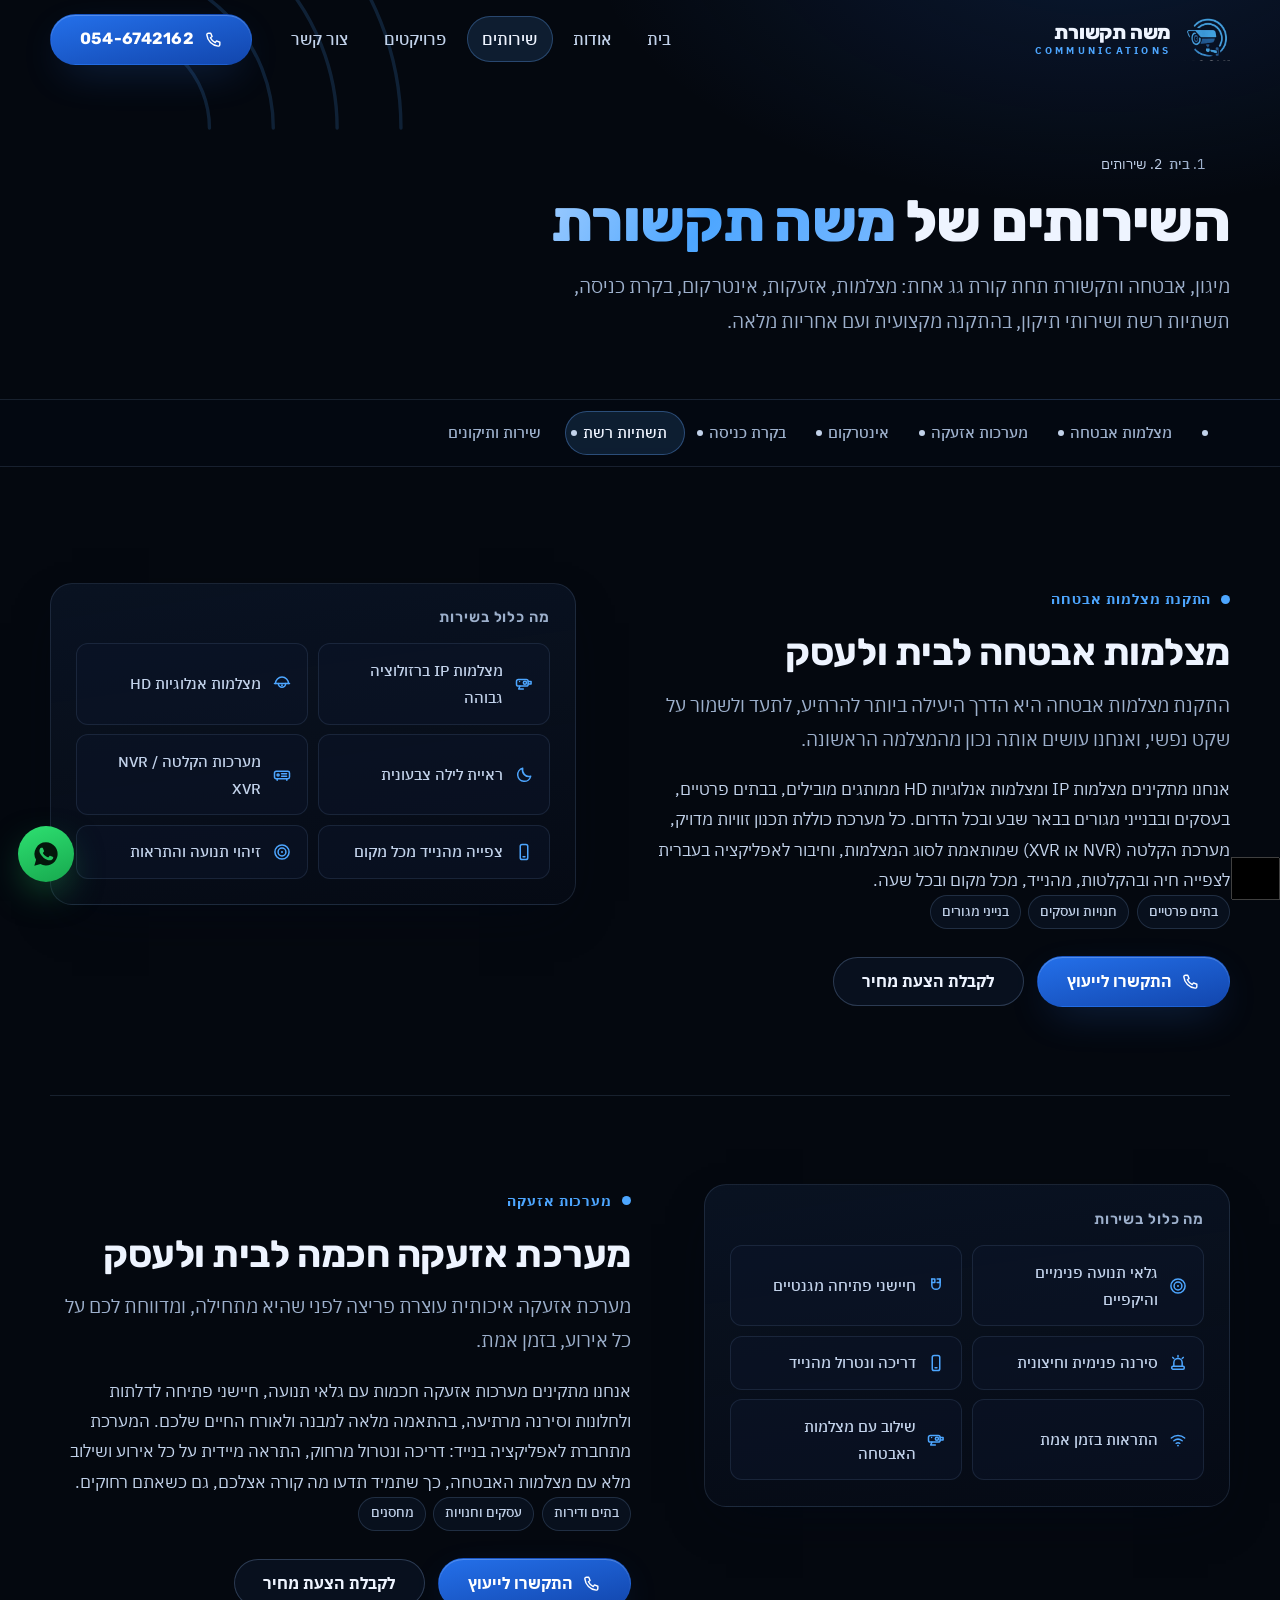
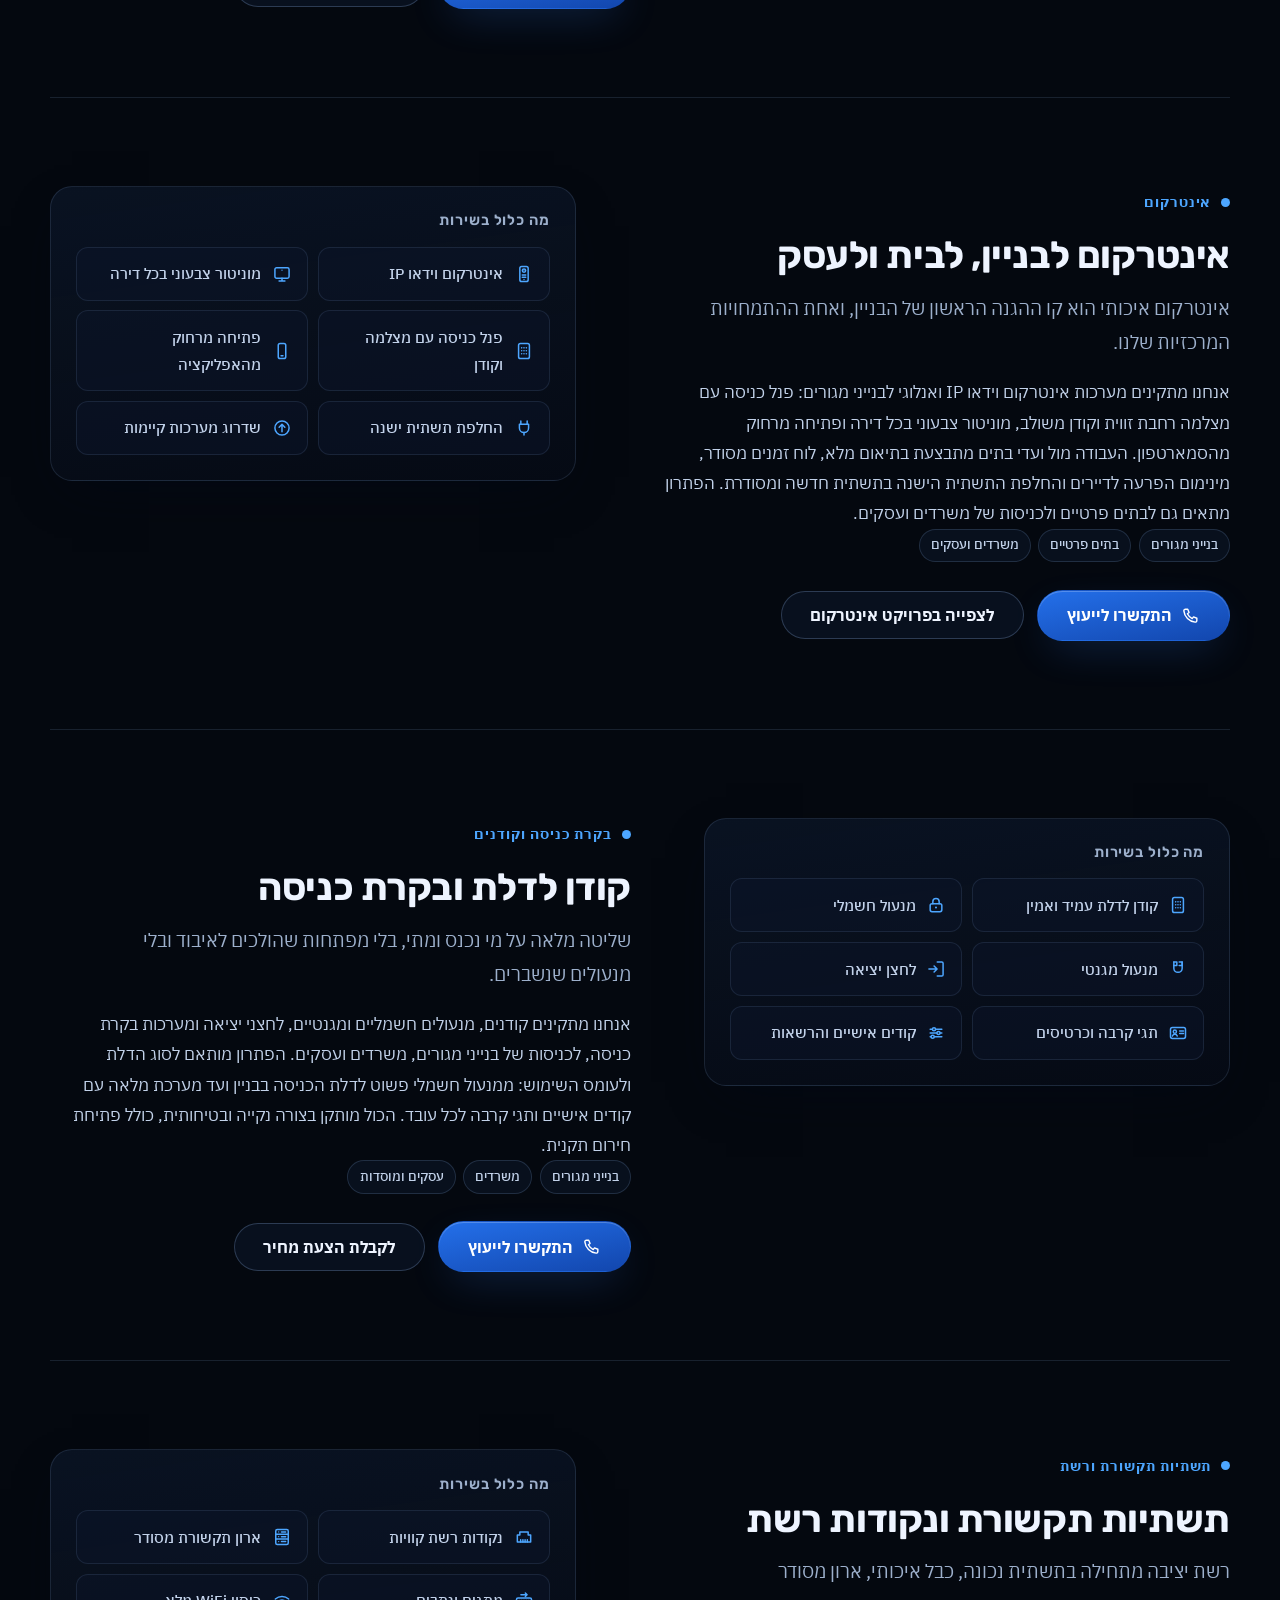
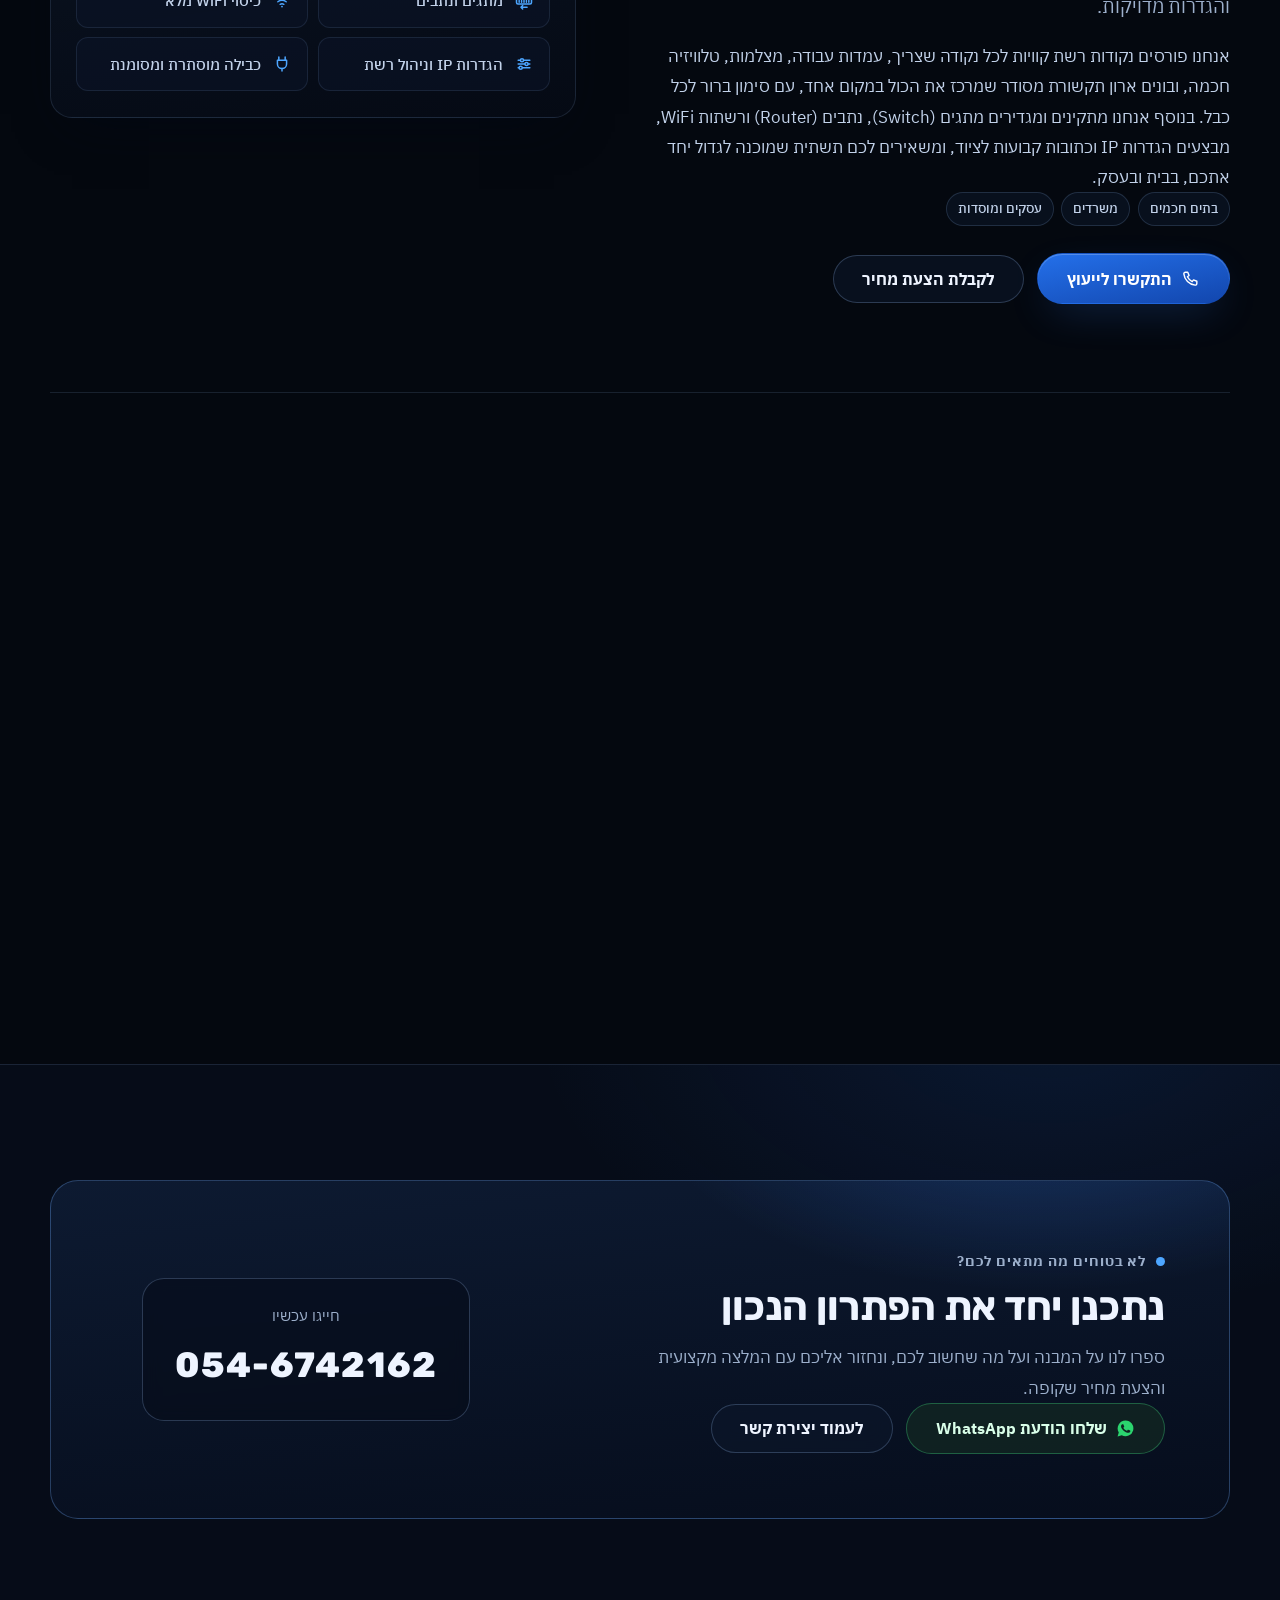
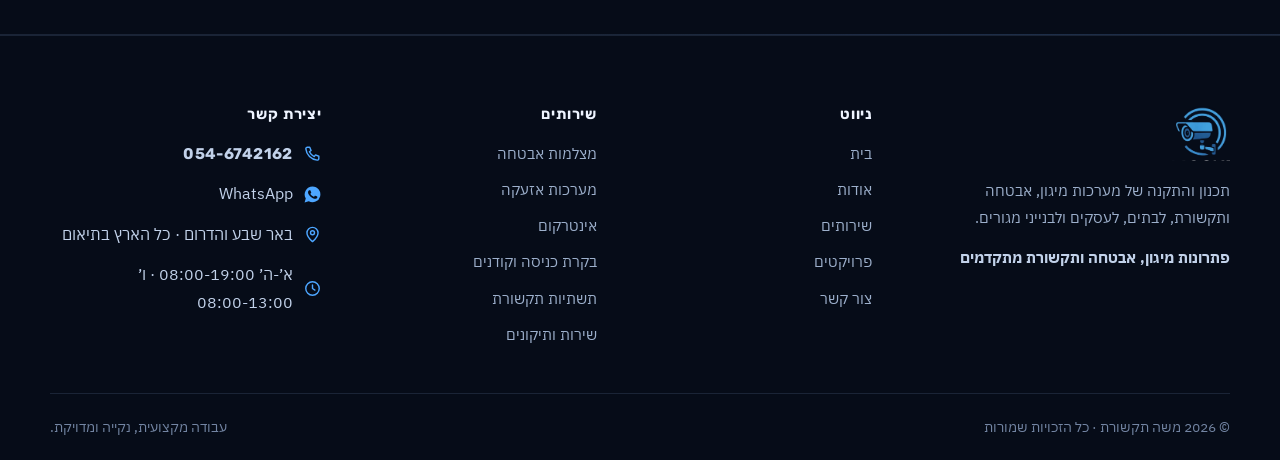
==== commit 6105dfc4: "Add files via upload" ====
--- a/index.html
+++ b/index.html
@@ -3,25 +3,25 @@
 <head>
   <meta charset="UTF-8">
   <meta name="viewport" content="width=device-width, initial-scale=1">
-  <title>פרויקטים | התקנות מצלמות, אינטרקום ותשתיות | משה תקשורת</title>
-  <meta name="description" content="הצצה לעבודות של משה תקשורת: התקנת אינטרקום וידאו IP בבניין מגורים (כולל תיעוד וידאו מהשטח), מצלמות אבטחה לבתים ולעסקים, בקרת כניסה, ארונות תקשורת ונקודות רשת, בבאר שבע ובדרום.">
-  <link rel="canonical" href="https://www.moshe-tikshoret.co.il/projects/">
+  <title>השירותים שלנו | מצלמות אבטחה, אינטרקום ובקרת כניסה | משה תקשורת</title>
+  <meta name="description" content="כל השירותים של משה תקשורת: התקנת מצלמות אבטחה IP ואנלוגיות, מערכות אזעקה, אינטרקום לבניין, קודן לדלת ובקרת כניסה, נקודות רשת וארונות תקשורת, תיקונים ושדרוגים, בבאר שבע ובדרום.">
+  <link rel="canonical" href="https://www.moshe-tikshoret.co.il/services/">
   <meta name="robots" content="index, follow, max-image-preview:large, max-snippet:-1, max-video-preview:-1">
   <meta name="theme-color" content="#04080f">
 
   <meta property="og:type" content="website">
   <meta property="og:site_name" content="משה תקשורת">
   <meta property="og:locale" content="he_IL">
-  <meta property="og:title" content="פרויקטים | התקנות מצלמות, אינטרקום ותשתיות | משה תקשורת">
-  <meta property="og:description" content="עוד בניין שבחר במשה תקשורת: תיעוד וידאו מפרויקט אינטרקום IP, לצד סוגי הפרויקטים שאנחנו מבצעים בבתים, בעסקים ובבניינים.">
-  <meta property="og:url" content="https://www.moshe-tikshoret.co.il/projects/">
+  <meta property="og:title" content="השירותים שלנו | מצלמות אבטחה, אינטרקום ובקרת כניסה | משה תקשורת">
+  <meta property="og:description" content="מצלמות אבטחה, אזעקות, אינטרקום, קודנים ובקרת כניסה, תשתיות רשת ושירותי תיקון, הכול תחת קורת גג אחת, בבאר שבע ובדרום.">
+  <meta property="og:url" content="https://www.moshe-tikshoret.co.il/services/">
   <meta property="og:image" content="https://www.moshe-tikshoret.co.il/assets/og-image.jpg">
   <meta property="og:image:width" content="1200">
   <meta property="og:image:height" content="630">
   <meta property="og:image:alt" content="משה תקשורת, פתרונות מיגון, אבטחה ותקשורת מתקדמים">
   <meta name="twitter:card" content="summary_large_image">
-  <meta name="twitter:title" content="הפרויקטים של משה תקשורת">
-  <meta name="twitter:description" content="תיעוד וידאו מפרויקט אינטרקום IP בבניין מגורים, וסוגי הפרויקטים שאנחנו מבצעים.">
+  <meta name="twitter:title" content="השירותים של משה תקשורת">
+  <meta name="twitter:description" content="מצלמות אבטחה, אזעקות, אינטרקום, בקרת כניסה ותשתיות רשת, בבאר שבע ובדרום.">
   <meta name="twitter:image" content="https://www.moshe-tikshoret.co.il/assets/og-image.jpg">
 
   <link rel="icon" href="../assets/favicon.ico" sizes="32x32">
@@ -64,44 +64,86 @@
         "@type": "BreadcrumbList",
         "itemListElement": [
           { "@type": "ListItem", "position": 1, "name": "בית", "item": "https://www.moshe-tikshoret.co.il/" },
-          { "@type": "ListItem", "position": 2, "name": "פרויקטים", "item": "https://www.moshe-tikshoret.co.il/projects/" }
+          { "@type": "ListItem", "position": 2, "name": "שירותים", "item": "https://www.moshe-tikshoret.co.il/services/" }
         ]
       },
       {
-        "@type": "VideoObject",
-        "@id": "https://www.moshe-tikshoret.co.il/projects/#intercom-video",
-        "name": "התקנת אינטרקום וידאו IP בבניין מגורים",
-        "description": "תיעוד מפרויקט של משה תקשורת: החלפת מערכת אינטרקום ישנה במערך וידאו IP מלא, פנל כניסה עם מצלמה וקודן משולב, מוניטורים בדירות ופתיחה מרחוק מהסמארטפון.",
-        "thumbnailUrl": "https://www.moshe-tikshoret.co.il/assets/video-poster.jpg",
-        "uploadDate": "2026-07-09",
-        "duration": "PT16S",
-        "contentUrl": "https://www.moshe-tikshoret.co.il/assets/intercom-project.mp4",
-        "inLanguage": "he",
-        "publisher": { "@id": "https://www.moshe-tikshoret.co.il/#business" }
+        "@type": "Service",
+        "@id": "https://www.moshe-tikshoret.co.il/services/#cameras",
+        "serviceType": "התקנת מצלמות אבטחה",
+        "name": "התקנת מצלמות אבטחה לבית ולעסק",
+        "description": "התקנת מצלמות אבטחה IP ואנלוגיות עם ראיית לילה צבעונית, מערכות הקלטה NVR/XVR וצפייה מהנייד, לבתים, לעסקים ולבנייני מגורים.",
+        "url": "https://www.moshe-tikshoret.co.il/services/#cameras",
+        "provider": { "@id": "https://www.moshe-tikshoret.co.il/#business" },
+        "areaServed": [
+          { "@type": "City", "name": "באר שבע" },
+          { "@type": "AdministrativeArea", "name": "מחוז הדרום" }
+        ]
       },
       {
-        "@type": "VideoObject",
-        "@id": "https://www.moshe-tikshoret.co.il/projects/#keypad-demo-video",
-        "name": "הדגמת קודן ומנעול מגנטי בשער מוסד חינוכי",
-        "description": "הדגמה חיה מהשטח: הקשת קוד בקודן המואר, שחרור המנעול האלקטרומגנטי ופתיחת השער.",
-        "thumbnailUrl": "https://www.moshe-tikshoret.co.il/assets/gallery/gate-keypad-demo-poster.jpg",
-        "uploadDate": "2026-07-15",
-        "duration": "PT25S",
-        "contentUrl": "https://www.moshe-tikshoret.co.il/assets/gallery/gate-keypad-demo.mp4",
-        "inLanguage": "he",
-        "publisher": { "@id": "https://www.moshe-tikshoret.co.il/#business" }
+        "@type": "Service",
+        "@id": "https://www.moshe-tikshoret.co.il/services/#alarms",
+        "serviceType": "התקנת מערכות אזעקה",
+        "name": "מערכת אזעקה חכמה לבית ולעסק",
+        "description": "התקנת מערכות אזעקה עם גלאי תנועה, חיישני פתיחה, סירנה והתראות לנייד, כולל דריכה ונטרול מרחוק ושילוב עם מצלמות.",
+        "url": "https://www.moshe-tikshoret.co.il/services/#alarms",
+        "provider": { "@id": "https://www.moshe-tikshoret.co.il/#business" },
+        "areaServed": [
+          { "@type": "City", "name": "באר שבע" },
+          { "@type": "AdministrativeArea", "name": "מחוז הדרום" }
+        ]
       },
       {
-        "@type": "VideoObject",
-        "@id": "https://www.moshe-tikshoret.co.il/projects/#app-open-video",
-        "name": "פתיחת שער מרחוק מאפליקציית הסמארטפון",
-        "description": "הדגמה מהשטח: שיחת וידאו מפנל הכניסה, מענה באפליקציה ופתיחת השער מהנייד.",
-        "thumbnailUrl": "https://www.moshe-tikshoret.co.il/assets/gallery/gate-open-app-poster.jpg",
-        "uploadDate": "2026-07-15",
-        "duration": "PT29S",
-        "contentUrl": "https://www.moshe-tikshoret.co.il/assets/gallery/gate-open-app.mp4",
-        "inLanguage": "he",
-        "publisher": { "@id": "https://www.moshe-tikshoret.co.il/#business" }
+        "@type": "Service",
+        "@id": "https://www.moshe-tikshoret.co.il/services/#intercom",
+        "serviceType": "התקנת אינטרקום",
+        "name": "אינטרקום לבניין, לבית ולעסק",
+        "description": "התקנת מערכות אינטרקום וידאו IP ואנלוגי, פנל כניסה עם מצלמה, מוניטורים בדירות, קודן משולב ופתיחה מהסמארטפון. עבודה בתיאום מלא מול ועדי בתים.",
+        "url": "https://www.moshe-tikshoret.co.il/services/#intercom",
+        "provider": { "@id": "https://www.moshe-tikshoret.co.il/#business" },
+        "areaServed": [
+          { "@type": "City", "name": "באר שבע" },
+          { "@type": "AdministrativeArea", "name": "מחוז הדרום" }
+        ]
+      },
+      {
+        "@type": "Service",
+        "@id": "https://www.moshe-tikshoret.co.il/services/#access",
+        "serviceType": "בקרת כניסה",
+        "name": "קודן לדלת ובקרת כניסה",
+        "description": "התקנת קודנים, מנעולים חשמליים ומגנטיים, לחצני יציאה ומערכות בקרת כניסה עם ניהול הרשאות, לבניינים, למשרדים ולעסקים.",
+        "url": "https://www.moshe-tikshoret.co.il/services/#access",
+        "provider": { "@id": "https://www.moshe-tikshoret.co.il/#business" },
+        "areaServed": [
+          { "@type": "City", "name": "באר שבע" },
+          { "@type": "AdministrativeArea", "name": "מחוז הדרום" }
+        ]
+      },
+      {
+        "@type": "Service",
+        "@id": "https://www.moshe-tikshoret.co.il/services/#network",
+        "serviceType": "תשתיות תקשורת",
+        "name": "תשתיות תקשורת ונקודות רשת",
+        "description": "פריסת נקודות רשת, בניית ארון תקשורת מסודר, התקנת מתגים ונתבים, כיסוי WiFi והגדרות IP, תשתית יציבה לבית ולעסק.",
+        "url": "https://www.moshe-tikshoret.co.il/services/#network",
+        "provider": { "@id": "https://www.moshe-tikshoret.co.il/#business" },
+        "areaServed": [
+          { "@type": "City", "name": "באר שבע" },
+          { "@type": "AdministrativeArea", "name": "מחוז הדרום" }
+        ]
+      },
+      {
+        "@type": "Service",
+        "@id": "https://www.moshe-tikshoret.co.il/services/#maintenance",
+        "serviceType": "תיקון ותחזוקת מערכות אבטחה",
+        "name": "איתור תקלות, תיקונים ושדרוג מערכות",
+        "description": "איתור ותיקון תקלות במצלמות, באינטרקום וברשת, גם במערכות קיימות, ושדרוג מערכות ישנות לטכנולוגיה עדכנית.",
+        "url": "https://www.moshe-tikshoret.co.il/services/#maintenance",
+        "provider": { "@id": "https://www.moshe-tikshoret.co.il/#business" },
+        "areaServed": [
+          { "@type": "City", "name": "באר שבע" },
+          { "@type": "AdministrativeArea", "name": "מחוז הדרום" }
+        ]
       }
     ]
   }
@@ -174,8 +216,8 @@
         <ul class="nav-list" id="main-nav" data-nav-list>
           <li><a href="../index.html">בית</a></li>
           <li><a href="../about/index.html">אודות</a></li>
-          <li><a href="../services/index.html">שירותים</a></li>
-          <li><a href="index.html" aria-current="page">פרויקטים</a></li>
+          <li><a href="index.html" aria-current="page">שירותים</a></li>
+          <li><a href="../projects/index.html">פרויקטים</a></li>
           <li><a href="../contact/index.html">צור קשר</a></li>
           <li class="nav-cta-mobile">
             <a class="btn btn--primary" href="tel:+972546742162">
@@ -218,245 +260,269 @@
         <nav class="breadcrumbs" aria-label="פירורי לחם">
           <ol>
             <li><a href="../index.html">בית</a></li>
-            <li aria-current="page">פרויקטים</li>
+            <li aria-current="page">שירותים</li>
           </ol>
         </nav>
-        <h1>הפרויקטים <span class="grad">שלנו</span></h1>
-        <p class="lede">כל התקנה היא כרטיס הביקור שלנו. כאן תמצאו תיעוד אמיתי מהשטח, לצד מבחר מייצג של סוגי הפרויקטים שאנחנו מבצעים, בבתים, בעסקים ובבנייני מגורים.</p>
+        <h1>השירותים של <span class="grad">משה תקשורת</span></h1>
+        <p class="lede">מיגון, אבטחה ותקשורת תחת קורת גג אחת: מצלמות, אזעקות, אינטרקום, בקרת כניסה, תשתיות רשת ושירותי תיקון, בהתקנה מקצועית ועם אחריות מלאה.</p>
       </div>
     </section>
 
-    <!-- ======================= FEATURED PROJECT ======================= -->
-    <section class="section" aria-labelledby="featured-title">
-      <div class="container split split--media-start">
-        <div data-reveal>
-          <div class="project-player">
-            <video controls playsinline preload="none" poster="../assets/video-poster.jpg" width="720" height="1280" aria-label="סרטון פרויקט: התקנת אינטרקום וידאו IP בבניין מגורים">
-              <source src="../assets/intercom-project.mp4" type="video/mp4">
-            </video>
-          </div>
-        </div>
-
-        <div data-reveal style="--i:1">
-          <p class="eyebrow">עוד בניין שבחר במשה תקשורת</p>
-          <h2 id="featured-title">אינטרקום וידאו IP <span class="grad">לבניין מגורים</span></h2>
-          <p class="lede">פרויקט מתועד מהשטח: בניין מגורים שהחליף מערכת אינטרקום ישנה ומקרטעת במערך וידאו IP חדש ומלא.</p>
-          <p>בכניסה הותקן פנל וידאו עם מצלמה רחבת זווית וקודן משולב לדיירים; בכל דירה הותקן מוניטור צבעוני עם שיחה דו־כיוונית; והדיירים קיבלו גם פתיחה מרחוק מהאפליקציה, לאורחים, לשליחים ולבעלי מקצוע.</p>
-          <p>מאחורי הקלעים: כבילה סמויה לאורך כל הבניין, סידור מחדש של ארון התקשורת ובדיקת קצה־לקצה מול כל דירה. הכול בתיאום מלא עם ועד הבית ובמינימום הפרעה לדיירים.</p>
-          <ul class="tags project-meta">
-            <li>פנל כניסה עם מצלמה</li>
-            <li>קודן משולב</li>
-            <li>מוניטור בכל דירה</li>
-            <li>פתיחה מהסמארטפון</li>
-            <li>כבילה סמויה</li>
-          </ul>
-          <div class="btn-row service-cta">
-            <a class="btn btn--primary" href="tel:+972546742162">
-              <svg class="icon" aria-hidden="true"><use href="#i-phone"/></svg>
-              רוצים כזה בבניין שלכם?
-            </a>
-            <a class="btn btn--ghost" href="../services/index.html#intercom">על שירות האינטרקום</a>
-          </div>
-        </div>
+    <!-- ======================= JUMP NAV ======================= -->
+    <nav class="jump-nav" aria-label="ניווט מהיר בין השירותים">
+      <div class="container">
+        <ul>
+          <li><a href="#cameras">מצלמות אבטחה</a></li>
+          <li><a href="#alarms">מערכות אזעקה</a></li>
+          <li><a href="#intercom">אינטרקום</a></li>
+          <li><a href="#access">בקרת כניסה</a></li>
+          <li><a href="#network">תשתיות רשת</a></li>
+          <li><a href="#maintenance">שירות ותיקונים</a></li>
+        </ul>
+      </div>
+    </nav>
+
+    <section class="section">
+      <div class="container">
+
+        <!-- ============ CAMERAS ============ -->
+        <article class="service-block" id="cameras">
+          <div class="split">
+            <div data-reveal>
+              <p class="eyebrow">התקנת מצלמות אבטחה</p>
+              <h2>מצלמות אבטחה לבית ולעסק</h2>
+              <p class="lede">התקנת מצלמות אבטחה היא הדרך היעילה ביותר להרתיע, לתעד ולשמור על שקט נפשי, ואנחנו עושים אותה נכון מהמצלמה הראשונה.</p>
+              <p>אנחנו מתקינים מצלמות IP ומצלמות אנלוגיות HD ממותגים מובילים, בבתים פרטיים, בעסקים ובבנייני מגורים בבאר שבע ובכל הדרום. כל מערכת כוללת תכנון זוויות מדויק, מערכת הקלטה (NVR או XVR) שמותאמת לסוג המצלמות, וחיבור לאפליקציה בעברית לצפייה חיה ובהקלטות, מהנייד, מכל מקום ובכל שעה.</p>
+              <ul class="tags">
+                <li>בתים פרטיים</li>
+                <li>חנויות ועסקים</li>
+                <li>בנייני מגורים</li>
+              </ul>
+              <div class="btn-row service-cta">
+                <a class="btn btn--primary" href="tel:+972546742162">
+                  <svg class="icon" aria-hidden="true"><use href="#i-phone"/></svg>
+                  התקשרו לייעוץ
+                </a>
+                <a class="btn btn--ghost" href="../contact/index.html">לקבלת הצעת מחיר</a>
+              </div>
+            </div>
+
+            <div data-reveal style="--i:1">
+              <div class="card service-aside">
+                <h3>מה כלול בשירות</h3>
+                <ul class="feature-list">
+                  <li><svg class="icon" aria-hidden="true"><use href="#i-cam-bullet"/></svg>מצלמות IP ברזולוציה גבוהה</li>
+                  <li><svg class="icon" aria-hidden="true"><use href="#i-cam-dome"/></svg>מצלמות אנלוגיות HD</li>
+                  <li><svg class="icon" aria-hidden="true"><use href="#i-moon"/></svg>ראיית לילה צבעונית</li>
+                  <li><svg class="icon" aria-hidden="true"><use href="#i-nvr"/></svg>מערכות הקלטה NVR / XVR</li>
+                  <li><svg class="icon" aria-hidden="true"><use href="#i-smartphone"/></svg>צפייה מהנייד מכל מקום</li>
+                  <li><svg class="icon" aria-hidden="true"><use href="#i-target"/></svg>זיהוי תנועה והתראות</li>
+                </ul>
+              </div>
+            </div>
+          </div>
+        </article>
+
+        <!-- ============ ALARMS ============ -->
+        <article class="service-block" id="alarms">
+          <div class="split split--media-start">
+            <div data-reveal style="--i:1">
+              <div class="card service-aside">
+                <h3>מה כלול בשירות</h3>
+                <ul class="feature-list">
+                  <li><svg class="icon" aria-hidden="true"><use href="#i-target"/></svg>גלאי תנועה פנימיים והיקפיים</li>
+                  <li><svg class="icon" aria-hidden="true"><use href="#i-magnet"/></svg>חיישני פתיחה מגנטיים</li>
+                  <li><svg class="icon" aria-hidden="true"><use href="#i-alarm"/></svg>סירנה פנימית וחיצונית</li>
+                  <li><svg class="icon" aria-hidden="true"><use href="#i-smartphone"/></svg>דריכה ונטרול מהנייד</li>
+                  <li><svg class="icon" aria-hidden="true"><use href="#i-wifi"/></svg>התראות בזמן אמת</li>
+                  <li><svg class="icon" aria-hidden="true"><use href="#i-cam-bullet"/></svg>שילוב עם מצלמות האבטחה</li>
+                </ul>
+              </div>
+            </div>
+
+            <div data-reveal>
+              <p class="eyebrow">מערכות אזעקה</p>
+              <h2>מערכת אזעקה חכמה לבית ולעסק</h2>
+              <p class="lede">מערכת אזעקה איכותית עוצרת פריצה לפני שהיא מתחילה, ומדווחת לכם על כל אירוע, בזמן אמת.</p>
+              <p>אנחנו מתקינים מערכות אזעקה חכמות עם גלאי תנועה, חיישני פתיחה לדלתות ולחלונות וסירנה מרתיעה, בהתאמה מלאה למבנה ולאורח החיים שלכם. המערכת מתחברת לאפליקציה בנייד: דריכה ונטרול מרחוק, התראה מיידית על כל אירוע ושילוב מלא עם מצלמות האבטחה, כך שתמיד תדעו מה קורה אצלכם, גם כשאתם רחוקים.</p>
+              <ul class="tags">
+                <li>בתים ודירות</li>
+                <li>עסקים וחנויות</li>
+                <li>מחסנים</li>
+              </ul>
+              <div class="btn-row service-cta">
+                <a class="btn btn--primary" href="tel:+972546742162">
+                  <svg class="icon" aria-hidden="true"><use href="#i-phone"/></svg>
+                  התקשרו לייעוץ
+                </a>
+                <a class="btn btn--ghost" href="../contact/index.html">לקבלת הצעת מחיר</a>
+              </div>
+            </div>
+          </div>
+        </article>
+
+        <!-- ============ INTERCOM ============ -->
+        <article class="service-block" id="intercom">
+          <div class="split">
+            <div data-reveal>
+              <p class="eyebrow">אינטרקום</p>
+              <h2>אינטרקום לבניין, לבית ולעסק</h2>
+              <p class="lede">אינטרקום איכותי הוא קו ההגנה הראשון של הבניין, ואחת ההתמחויות המרכזיות שלנו.</p>
+              <p>אנחנו מתקינים מערכות אינטרקום וידאו IP ואנלוגי לבנייני מגורים: פנל כניסה עם מצלמה רחבת זווית וקודן משולב, מוניטור צבעוני בכל דירה ופתיחה מרחוק מהסמארטפון. העבודה מול ועדי בתים מתבצעת בתיאום מלא, לוח זמנים מסודר, מינימום הפרעה לדיירים והחלפת התשתית הישנה בתשתית חדשה ומסודרת. הפתרון מתאים גם לבתים פרטיים ולכניסות של משרדים ועסקים.</p>
+              <ul class="tags">
+                <li>בנייני מגורים</li>
+                <li>בתים פרטיים</li>
+                <li>משרדים ועסקים</li>
+              </ul>
+              <div class="btn-row service-cta">
+                <a class="btn btn--primary" href="tel:+972546742162">
+                  <svg class="icon" aria-hidden="true"><use href="#i-phone"/></svg>
+                  התקשרו לייעוץ
+                </a>
+                <a class="btn btn--ghost" href="../projects/index.html">לצפייה בפרויקט אינטרקום</a>
+              </div>
+            </div>
+
+            <div data-reveal style="--i:1">
+              <div class="card service-aside">
+                <h3>מה כלול בשירות</h3>
+                <ul class="feature-list">
+                  <li><svg class="icon" aria-hidden="true"><use href="#i-intercom"/></svg>אינטרקום וידאו IP</li>
+                  <li><svg class="icon" aria-hidden="true"><use href="#i-monitor"/></svg>מוניטור צבעוני בכל דירה</li>
+                  <li><svg class="icon" aria-hidden="true"><use href="#i-keypad"/></svg>פנל כניסה עם מצלמה וקודן</li>
+                  <li><svg class="icon" aria-hidden="true"><use href="#i-smartphone"/></svg>פתיחה מרחוק מהאפליקציה</li>
+                  <li><svg class="icon" aria-hidden="true"><use href="#i-cable"/></svg>החלפת תשתית ישנה</li>
+                  <li><svg class="icon" aria-hidden="true"><use href="#i-upgrade"/></svg>שדרוג מערכות קיימות</li>
+                </ul>
+              </div>
+            </div>
+          </div>
+        </article>
+
+        <!-- ============ ACCESS ============ -->
+        <article class="service-block" id="access">
+          <div class="split split--media-start">
+            <div data-reveal style="--i:1">
+              <div class="card service-aside">
+                <h3>מה כלול בשירות</h3>
+                <ul class="feature-list">
+                  <li><svg class="icon" aria-hidden="true"><use href="#i-keypad"/></svg>קודן לדלת עמיד ואמין</li>
+                  <li><svg class="icon" aria-hidden="true"><use href="#i-lock"/></svg>מנעול חשמלי</li>
+                  <li><svg class="icon" aria-hidden="true"><use href="#i-magnet"/></svg>מנעול מגנטי</li>
+                  <li><svg class="icon" aria-hidden="true"><use href="#i-exit"/></svg>לחצן יציאה</li>
+                  <li><svg class="icon" aria-hidden="true"><use href="#i-badge"/></svg>תגי קרבה וכרטיסים</li>
+                  <li><svg class="icon" aria-hidden="true"><use href="#i-config"/></svg>קודים אישיים והרשאות</li>
+                </ul>
+              </div>
+            </div>
+
+            <div data-reveal>
+              <p class="eyebrow">בקרת כניסה וקודנים</p>
+              <h2>קודן לדלת ובקרת כניסה</h2>
+              <p class="lede">שליטה מלאה על מי נכנס ומתי, בלי מפתחות שהולכים לאיבוד ובלי מנעולים שנשברים.</p>
+              <p>אנחנו מתקינים קודנים, מנעולים חשמליים ומגנטיים, לחצני יציאה ומערכות בקרת כניסה, לכניסות של בנייני מגורים, משרדים ועסקים. הפתרון מותאם לסוג הדלת ולעומס השימוש: ממנעול חשמלי פשוט לדלת הכניסה בבניין ועד מערכת מלאה עם קודים אישיים ותגי קרבה לכל עובד. הכול מותקן בצורה נקייה ובטיחותית, כולל פתיחת חירום תקנית.</p>
+              <ul class="tags">
+                <li>בנייני מגורים</li>
+                <li>משרדים</li>
+                <li>עסקים ומוסדות</li>
+              </ul>
+              <div class="btn-row service-cta">
+                <a class="btn btn--primary" href="tel:+972546742162">
+                  <svg class="icon" aria-hidden="true"><use href="#i-phone"/></svg>
+                  התקשרו לייעוץ
+                </a>
+                <a class="btn btn--ghost" href="../contact/index.html">לקבלת הצעת מחיר</a>
+              </div>
+            </div>
+          </div>
+        </article>
+
+        <!-- ============ NETWORK ============ -->
+        <article class="service-block" id="network">
+          <div class="split">
+            <div data-reveal>
+              <p class="eyebrow">תשתיות תקשורת ורשת</p>
+              <h2>תשתיות תקשורת ונקודות רשת</h2>
+              <p class="lede">רשת יציבה מתחילה בתשתית נכונה, כבל איכותי, ארון מסודר והגדרות מדויקות.</p>
+              <p>אנחנו פורסים נקודות רשת קוויות לכל נקודה שצריך, עמדות עבודה, מצלמות, טלוויזיה חכמה, ובונים ארון תקשורת מסודר שמרכז את הכול במקום אחד, עם סימון ברור לכל כבל. בנוסף אנחנו מתקינים ומגדירים מתגים (Switch), נתבים (Router) ורשתות WiFi, מבצעים הגדרות IP וכתובות קבועות לציוד, ומשאירים לכם תשתית שמוכנה לגדול יחד אתכם, בבית ובעסק.</p>
+              <ul class="tags">
+                <li>בתים חכמים</li>
+                <li>משרדים</li>
+                <li>עסקים ומוסדות</li>
+              </ul>
+              <div class="btn-row service-cta">
+                <a class="btn btn--primary" href="tel:+972546742162">
+                  <svg class="icon" aria-hidden="true"><use href="#i-phone"/></svg>
+                  התקשרו לייעוץ
+                </a>
+                <a class="btn btn--ghost" href="../contact/index.html">לקבלת הצעת מחיר</a>
+              </div>
+            </div>
+
+            <div data-reveal style="--i:1">
+              <div class="card service-aside">
+                <h3>מה כלול בשירות</h3>
+                <ul class="feature-list">
+                  <li><svg class="icon" aria-hidden="true"><use href="#i-port"/></svg>נקודות רשת קוויות</li>
+                  <li><svg class="icon" aria-hidden="true"><use href="#i-cabinet"/></svg>ארון תקשורת מסודר</li>
+                  <li><svg class="icon" aria-hidden="true"><use href="#i-switch"/></svg>מתגים ונתבים</li>
+                  <li><svg class="icon" aria-hidden="true"><use href="#i-wifi"/></svg>כיסוי WiFi מלא</li>
+                  <li><svg class="icon" aria-hidden="true"><use href="#i-config"/></svg>הגדרות IP וניהול רשת</li>
+                  <li><svg class="icon" aria-hidden="true"><use href="#i-cable"/></svg>כבילה מוסתרת ומסומנת</li>
+                </ul>
+              </div>
+            </div>
+          </div>
+        </article>
+
+        <!-- ============ MAINTENANCE ============ -->
+        <article class="service-block" id="maintenance">
+          <div class="split split--media-start">
+            <div data-reveal style="--i:1">
+              <div class="card service-aside">
+                <h3>מה כלול בשירות</h3>
+                <ul class="feature-list">
+                  <li><svg class="icon" aria-hidden="true"><use href="#i-wrench"/></svg>איתור ותיקון תקלות</li>
+                  <li><svg class="icon" aria-hidden="true"><use href="#i-upgrade"/></svg>שדרוג מערכות קיימות</li>
+                  <li><svg class="icon" aria-hidden="true"><use href="#i-cam-bullet"/></svg>החלפת מצלמות ורכיבים</li>
+                  <li><svg class="icon" aria-hidden="true"><use href="#i-cabinet"/></svg>סידור ארון תקשורת</li>
+                  <li><svg class="icon" aria-hidden="true"><use href="#i-shield-check"/></svg>בדיקה תקופתית ותחזוקה</li>
+                  <li><svg class="icon" aria-hidden="true"><use href="#i-plus"/></svg>התאמות והרחבות</li>
+                </ul>
+              </div>
+            </div>
+
+            <div data-reveal>
+              <p class="eyebrow">שירות, תיקונים ושדרוגים</p>
+              <h2>איתור תקלות, תיקונים ושדרוג מערכות</h2>
+              <p class="lede">מצלמה שהפסיקה להקליט? אינטרקום שלא מצלצל? רשת שנופלת? יש למי להתקשר.</p>
+              <p>אנחנו מגיעים, מאתרים את מקור התקלה ומטפלים בה ביסודיות, גם במערכות שלא אנחנו התקנו. בנוסף אנחנו משדרגים מערכות ישנות לטכנולוגיה עדכנית: ממצלמות אנלוגיות ישנות למצלמות חדות עם צפייה מהנייד, ומאינטרקום ישן למערכת וידאו חכמה, תוך ניצול מרבי של התשתית הקיימת, כדי לחסוך לכם בעלויות.</p>
+              <ul class="tags">
+                <li>כל סוגי הלקוחות</li>
+                <li>גם מערכות קיימות</li>
+              </ul>
+              <div class="btn-row service-cta">
+                <a class="btn btn--primary" href="tel:+972546742162">
+                  <svg class="icon" aria-hidden="true"><use href="#i-phone"/></svg>
+                  דווחו על תקלה
+                </a>
+                <a class="btn btn--ghost" href="../contact/index.html">לקבלת הצעת מחיר</a>
+              </div>
+            </div>
+          </div>
+        </article>
+
       </div>
     </section>
 
-    <!-- ======================= FIELD GALLERY ======================= -->
-    <section class="section section--alt" aria-labelledby="gallery-title">
-      <div class="container">
-        <header class="section-head section-head--center" data-reveal>
-          <p class="eyebrow">בלי פילטרים</p>
-          <h2 id="gallery-title">תמונות ווידאו <span class="grad">מהשטח</span></h2>
-          <p class="lede">צילומים אמיתיים מהעבודות שלנו: התקנות, בדיקות מסירה והדגמות חיות ללקוח. ככה נראית עבודה מקצועית, נקייה ומדויקת.</p>
-        </header>
-
-        <div class="gallery-grid">
-          <figure class="card gallery-item" data-reveal style="--i:0">
-            <img src="../assets/gallery/dome-camera.webp" alt="מצלמת אבטחה מדגם כיפה של Dahua מותקנת בפינת תקרה לבנה" width="1050" height="1400" loading="lazy" decoding="async">
-            <figcaption>מצלמת כיפה בהתקנה צמודה ונקייה לתקרה</figcaption>
-          </figure>
-
-          <figure class="card gallery-item" data-reveal style="--i:1">
-            <img src="../assets/gallery/live-check.webp" alt="מחשב נייד מציג תמונה חיה מאולם דרך ממשק המצלמה" width="1050" height="1400" loading="lazy" decoding="async">
-            <figcaption>בדיקת תמונה חיה מול הלקוח בסיום ההתקנה</figcaption>
-          </figure>
-
-          <figure class="card gallery-item" data-reveal style="--i:2">
-            <img src="../assets/gallery/gate-video-keypad.webp" alt="קודן כניסה עם מצלמה מובנית ולחצן קריאה מותקן על שער מתכת" width="1050" height="1400" loading="lazy" decoding="async">
-            <figcaption>קודן משולב מצלמה ולחצן קריאה בכניסה למוסד</figcaption>
-          </figure>
-
-          <figure class="card gallery-item" data-reveal style="--i:3">
-            <video controls playsinline preload="none" poster="../assets/gallery/gate-keypad-demo-poster.jpg" width="320" height="568" aria-label="סרטון הדגמה: הקשת קוד בקודן ופתיחת השער עם מנעול מגנטי">
-              <source src="../assets/gallery/gate-keypad-demo.mp4" type="video/mp4">
-            </video>
-            <figcaption>הדגמה חיה: הקשת קוד, המנעול המגנטי משתחרר והשער נפתח</figcaption>
-          </figure>
-
-          <figure class="card gallery-item" data-reveal style="--i:4">
-            <img src="../assets/gallery/gate-maglock.webp" alt="שער מוסד חינוכי עם מנעול אלקטרומגנטי בחלקו העליון וקודן מואר על הגדר" width="1050" height="1400" loading="lazy" decoding="async">
-            <figcaption>מנעול אלקטרומגנטי וקודן מואר על שער בית ספר</figcaption>
-          </figure>
-
-          <figure class="card gallery-item" data-reveal style="--i:5">
-            <video controls playsinline preload="none" poster="../assets/gallery/gate-open-app-poster.jpg" width="320" height="568" aria-label="סרטון הדגמה: שיחת וידאו מפנל הכניסה ופתיחת השער מאפליקציית הסמארטפון">
-              <source src="../assets/gallery/gate-open-app.mp4" type="video/mp4">
-            </video>
-            <figcaption>הדגמה חיה: שיחת וידאו מהפנל ופתיחת השער מהאפליקציה</figcaption>
-          </figure>
-
-          <figure class="card gallery-item" data-reveal style="--i:6">
-            <img src="../assets/gallery/ptz-night.webp" alt="מצלמת אבטחה ממונעת מותקנת על קיר חיצוני בלילה עם תאורת אינפרא אדום דולקת" width="1050" height="1400" loading="lazy" decoding="async">
-            <figcaption>מצלמת PTZ ממונעת על קיר חיצוני, מוכנה לעבודת לילה</figcaption>
-          </figure>
-
-          <figure class="card gallery-item gallery-item--wide" data-reveal style="--i:7">
-            <img src="../assets/gallery/ptz-live-view.webp" alt="מסך מחשב נייד עם ממשק Dahua ותצוגת לילה חיה וחדה של חניון" width="1400" height="1050" loading="lazy" decoding="async">
-            <figcaption>כיוון מצלמת ה-PTZ בסיום ההתקנה: תמונת לילה חדה של החניה</figcaption>
-          </figure>
-
-          <figure class="card gallery-item" data-reveal style="--i:8">
-            <img src="../assets/gallery/network-point.webp" alt="שקע רשת קיר עם כבל CAT6A מחובר ותווית סימון של הנקודה" width="1050" height="1400" loading="lazy" decoding="async">
-            <figcaption>נקודת רשת CAT6A חדשה, מסומנת ומסודרת</figcaption>
-          </figure>
-        </div>
-      </div>
-    </section>
-
-    <!-- ======================= PROJECT TYPES ======================= -->
-    <section class="section" aria-labelledby="types-title">
-      <div class="container">
-        <header class="section-head section-head--center" data-reveal>
-          <p class="eyebrow">סוגי פרויקטים</p>
-          <h2 id="types-title">אנחנו עובדים <span class="grad">בכל הארץ</span></h2>
-          <p class="lede">הבסיס שלנו בבאר שבע והדרום, וההתקנות שלנו מגיעות לכל רחבי הארץ. אלה סוגי הפרויקטים הנפוצים אצלנו, ואם תרצו לראות דוגמאות דומות לפרויקט שלכם, דברו איתנו.</p>
-        </header>
-
-        <div class="cards-grid">
-          <article class="card project-card" data-reveal style="--i:0">
-            <div class="project-visual">
-              <svg class="icon" aria-hidden="true"><use href="#i-house"/></svg>
-            </div>
-            <div class="project-body">
-              <h3>מערך מצלמות לווילה פרטית</h3>
-              <p>כיסוי היקפי מלא סביב הבית: מצלמות IP עם ראיית לילה צבעונית, מערכת הקלטה והתראות חכמות לנייד, בלי כבל אחד גלוי.</p>
-              <ul class="tags">
-                <li>מצלמות IP</li>
-                <li>ראיית לילה</li>
-                <li>אפליקציה</li>
-              </ul>
-            </div>
-          </article>
-
-          <article class="card project-card" data-reveal style="--i:1">
-            <div class="project-visual">
-              <svg class="icon" aria-hidden="true"><use href="#i-building"/></svg>
-            </div>
-            <div class="project-body">
-              <h3>אינטרקום מלא לבניין מגורים</h3>
-              <p>החלפת מערכת ישנה באינטרקום וידאו IP: פנל כניסה, מוניטורים בכל הדירות ופתיחה מהנייד, בתיאום מלא עם ועד הבית.</p>
-              <ul class="tags">
-                <li>אינטרקום IP</li>
-                <li>קודן משולב</li>
-                <li>ועד בית</li>
-              </ul>
-            </div>
-          </article>
-
-          <article class="card project-card" data-reveal style="--i:2">
-            <div class="project-visual">
-              <svg class="icon" aria-hidden="true"><use href="#i-store"/></svg>
-            </div>
-            <div class="project-body">
-              <h3>אבטחה מלאה לחנות</h3>
-              <p>שילוב מצלמות אבטחה בזוויות קריטיות עם מערכת אזעקה וחיישני פתיחה, ובעל העסק רואה הכול מהנייד, גם מהבית.</p>
-              <ul class="tags">
-                <li>מצלמות לעסק</li>
-                <li>אזעקה</li>
-                <li>צפייה מרחוק</li>
-              </ul>
-            </div>
-          </article>
-
-          <article class="card project-card" data-reveal style="--i:3">
-            <div class="project-visual">
-              <svg class="icon" aria-hidden="true"><use href="#i-briefcase"/></svg>
-            </div>
-            <div class="project-body">
-              <h3>בקרת כניסה למשרד</h3>
-              <p>קודן ומנעול מגנטי בכניסה, קודים אישיים לעובדים ולחצן יציאה תקני, שליטה מלאה על הכניסות, בלי מפתחות.</p>
-              <ul class="tags">
-                <li>קודן לדלת</li>
-                <li>מנעול מגנטי</li>
-                <li>הרשאות</li>
-              </ul>
-            </div>
-          </article>
-
-          <article class="card project-card" data-reveal style="--i:4">
-            <div class="project-visual">
-              <svg class="icon" aria-hidden="true"><use href="#i-cabinet"/></svg>
-            </div>
-            <div class="project-body">
-              <h3>סידור ארון תקשורת ותשתית</h3>
-              <p>מארון מבולגן שאף אחד לא מעז לגעת בו, לתשתית מסודרת: כל כבל מסומן, מתג מוגדר, והרשת פשוט עובדת.</p>
-              <ul class="tags">
-                <li>ארון תקשורת</li>
-                <li>נקודות רשת</li>
-                <li>סימון כבלים</li>
-              </ul>
-            </div>
-          </article>
-
-          <article class="card project-card" data-reveal style="--i:5">
-            <div class="project-visual">
-              <svg class="icon" aria-hidden="true"><use href="#i-warehouse"/></svg>
-            </div>
-            <div class="project-body">
-              <h3>רשת ומצלמות למחסן</h3>
-              <p>פריסת תשתית רשת עמידה בשטח גדול, מצלמות לכיסוי אזורי אחסון ושערים, ותמונה מלאה למנהל מכל מקום.</p>
-              <ul class="tags">
-                <li>תשתית רשת</li>
-                <li>שטחים גדולים</li>
-                <li>WiFi</li>
-              </ul>
-            </div>
-          </article>
-        </div>
-      </div>
-    </section>
-
-    <!-- ======================= QUOTE BAND ======================= -->
-    <section class="section quote-band" aria-label="הבטחת האיכות שלנו">
-      <div class="arcs arcs--start" aria-hidden="true">
-        <svg viewBox="0 0 100 100" fill="none" stroke="currentColor" stroke-width=".5" stroke-linecap="round" width="100%" height="100%">
-          <path d="M50 7a43 43 0 0 1 43 43"/>
-          <path d="M50 16.5a33.5 33.5 0 0 1 33.5 33.5"/>
-          <path d="M50 26a24 24 0 0 1 24 24"/>
-          <path d="M50 35.5a14.5 14.5 0 0 1 14.5 14.5"/>
-        </svg>
-      </div>
-      <div class="container">
-        <p class="big" data-reveal>כל התקנה מתבצעת <span class="grad">ברמת גימור גבוהה.</span></p>
-        <p class="lede" data-reveal style="--i:1">הפרויקט הבא שלנו יכול להיות אצלכם, ואנחנו נשמח שתראו את ההבדל במו עיניכם.</p>
-        <div class="btn-row" data-reveal style="--i:2">
-          <a class="btn btn--primary btn--lg" href="tel:+972546742162">
-            <svg class="icon" aria-hidden="true"><use href="#i-phone"/></svg>
-            התקשרו עכשיו
-          </a>
-          <a class="btn btn--ghost btn--lg" href="../services/index.html">לכל השירותים</a>
-        </div>
-      </div>
-    </section>
-
     <!-- ======================= CTA STRIP ======================= -->
-    <section class="section" aria-labelledby="cta-title">
+    <section class="section section--alt" aria-labelledby="cta-title">
       <div class="container">
         <div class="cta-strip" data-reveal>
           <div>
-            <p class="eyebrow">הפרויקט הבא: שלכם</p>
-            <h2 id="cta-title">ספרו לנו מה אתם מתכננים</h2>
-            <p>שלחו הודעה או התקשרו, נשמח להראות לכם עבודות דומות מהאזור שלכם ולתת הצעת מחיר שקופה.</p>
+            <p class="eyebrow">לא בטוחים מה מתאים לכם?</p>
+            <h2 id="cta-title">נתכנן יחד את הפתרון הנכון</h2>
+            <p>ספרו לנו על המבנה ועל מה שחשוב לכם, ונחזור אליכם עם המלצה מקצועית והצעת מחיר שקופה.</p>
             <div class="btn-row">
               <a class="btn btn--wa" href="https://wa.me/972546742162?text=%D7%A9%D7%9C%D7%95%D7%9D%2C%20%D7%90%D7%A9%D7%9E%D7%97%20%D7%9C%D7%A7%D7%91%D7%9C%20%D7%94%D7%A6%D7%A2%D7%AA%20%D7%9E%D7%97%D7%99%D7%A8" target="_blank" rel="noopener">
                 <svg class="icon" aria-hidden="true"><use href="#i-whatsapp"/></svg>
@@ -490,8 +556,8 @@
           <div class="footer-links">
             <a href="../index.html">בית</a>
             <a href="../about/index.html">אודות</a>
-            <a href="../services/index.html">שירותים</a>
-            <a href="index.html">פרויקטים</a>
+            <a href="index.html">שירותים</a>
+            <a href="../projects/index.html">פרויקטים</a>
             <a href="../contact/index.html">צור קשר</a>
           </div>
         </nav>
@@ -499,12 +565,12 @@
         <nav aria-label="קישורים לשירותים">
           <h3>שירותים</h3>
           <div class="footer-links">
-            <a href="../services/index.html#cameras">מצלמות אבטחה</a>
-            <a href="../services/index.html#alarms">מערכות אזעקה</a>
-            <a href="../services/index.html#intercom">אינטרקום</a>
-            <a href="../services/index.html#access">בקרת כניסה וקודנים</a>
-            <a href="../services/index.html#network">תשתיות תקשורת</a>
-            <a href="../services/index.html#maintenance">שירות ותיקונים</a>
+            <a href="#cameras">מצלמות אבטחה</a>
+            <a href="#alarms">מערכות אזעקה</a>
+            <a href="#intercom">אינטרקום</a>
+            <a href="#access">בקרת כניסה וקודנים</a>
+            <a href="#network">תשתיות תקשורת</a>
+            <a href="#maintenance">שירות ותיקונים</a>
           </div>
         </nav>
 
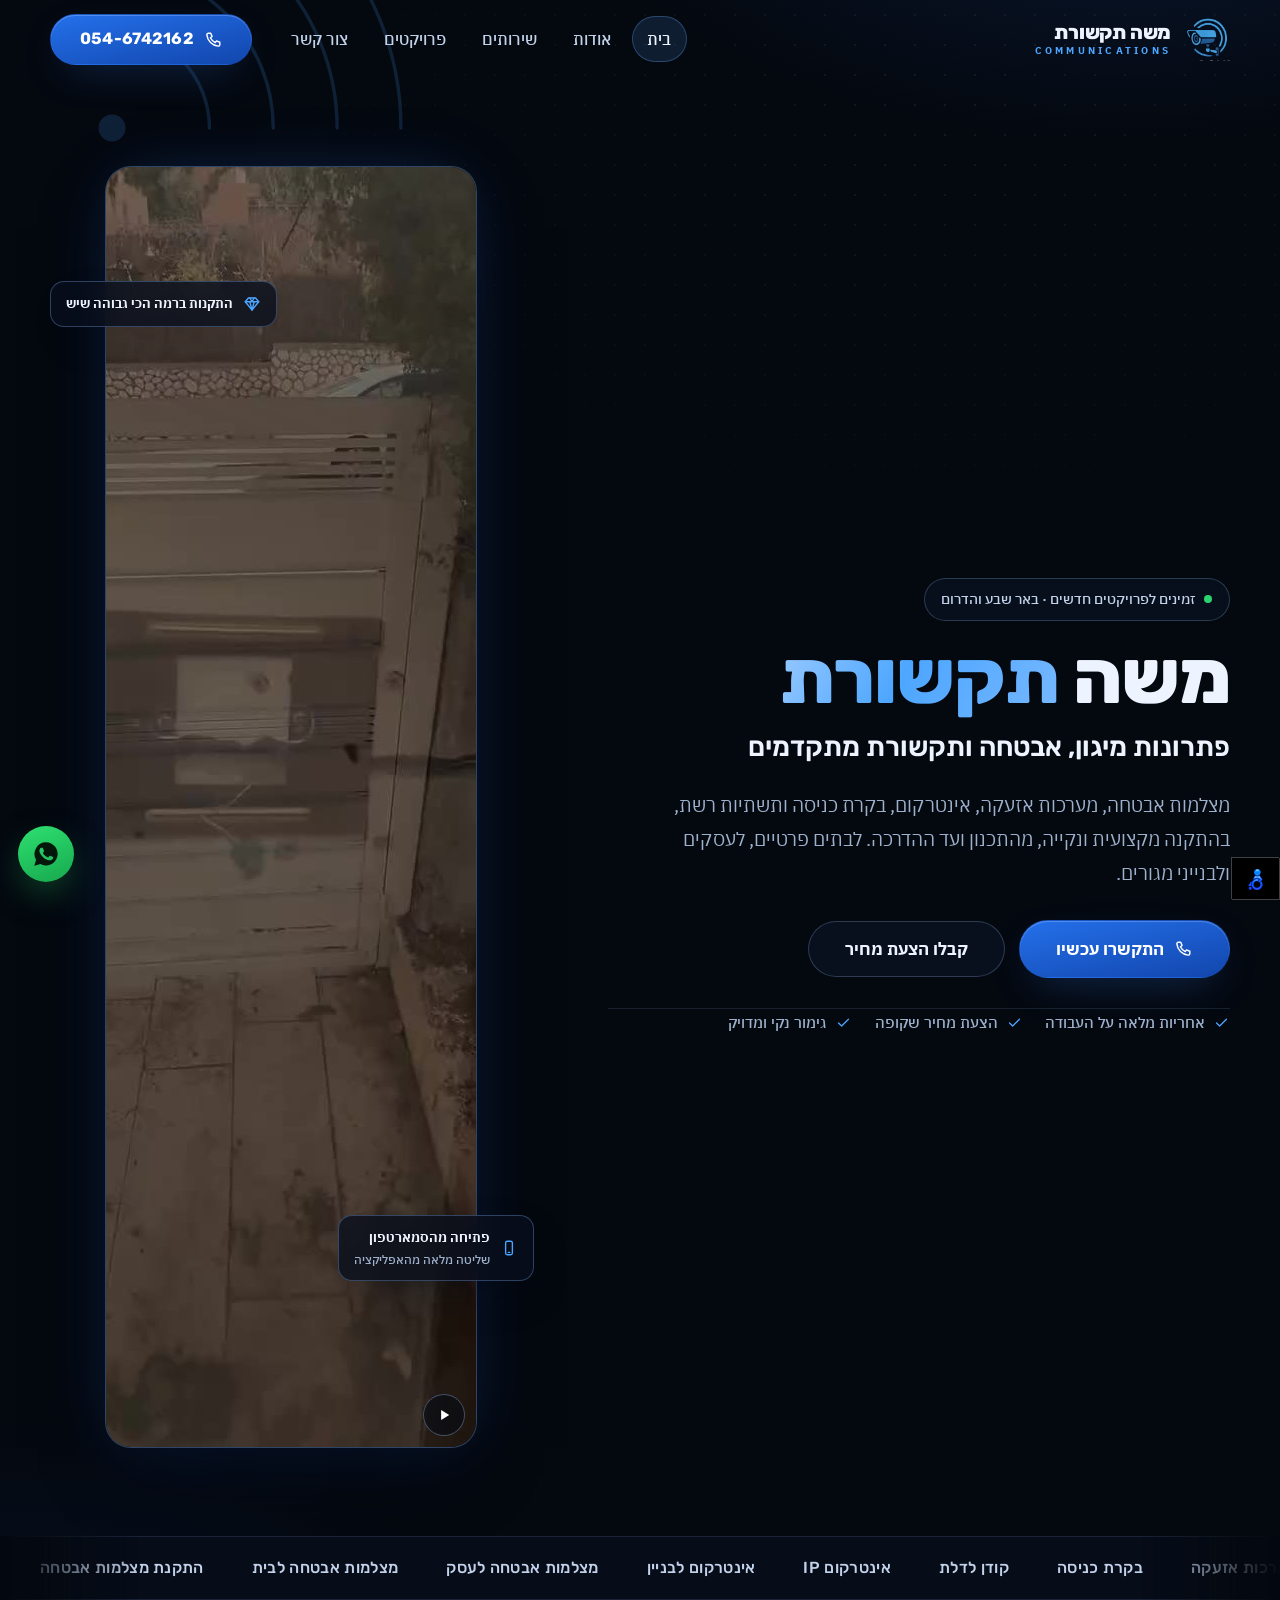
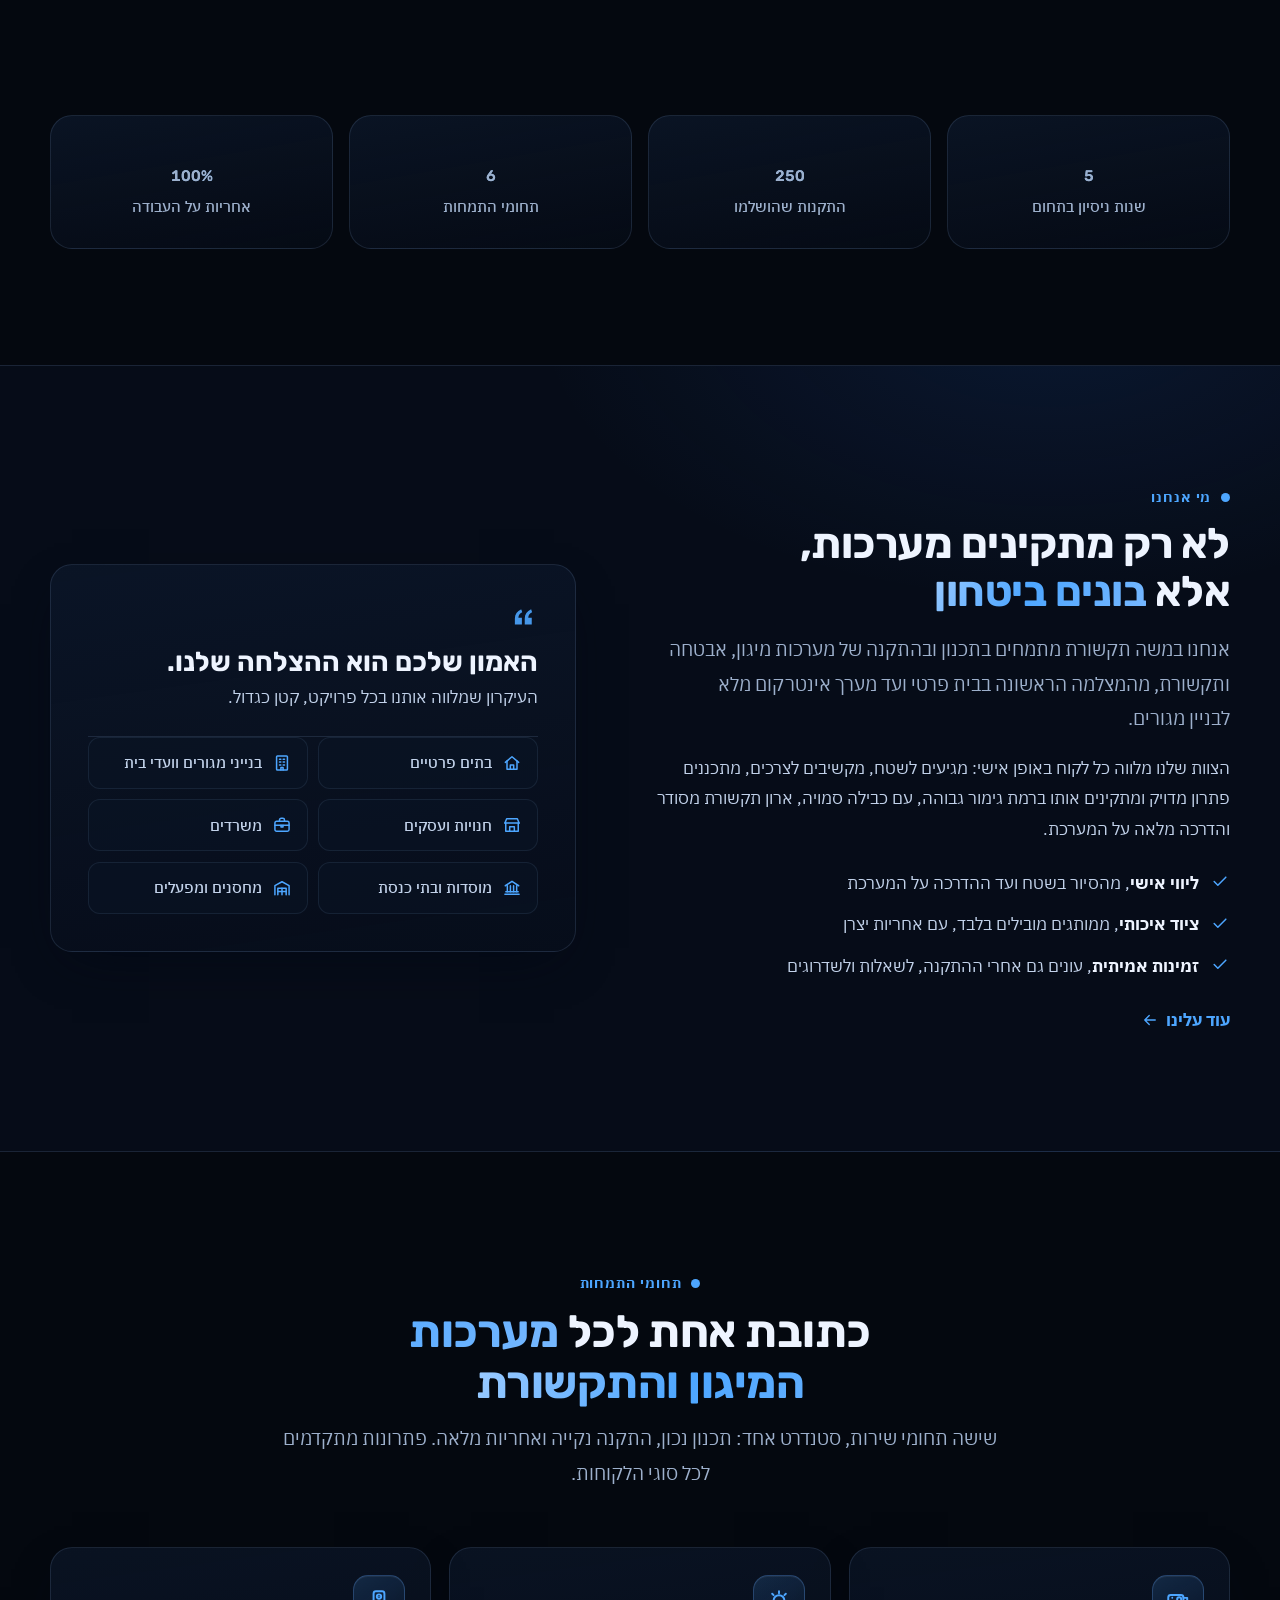
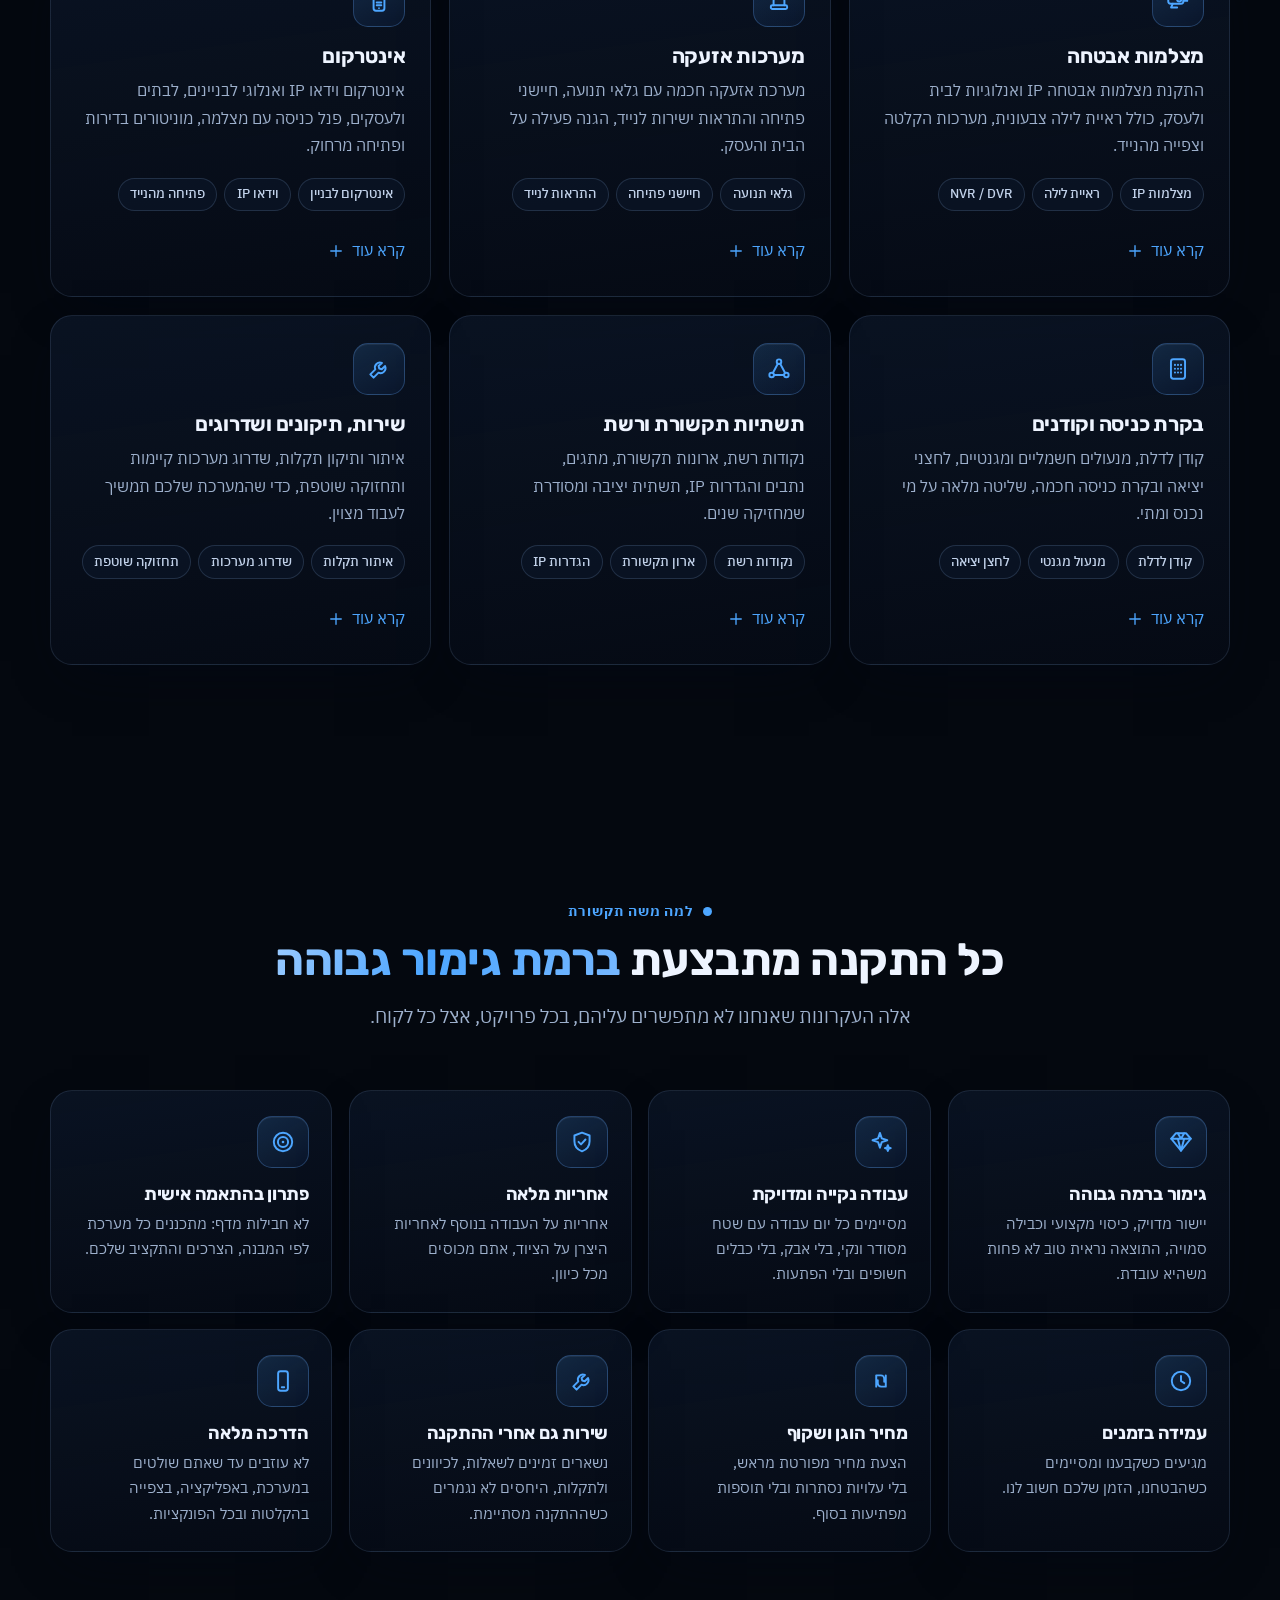
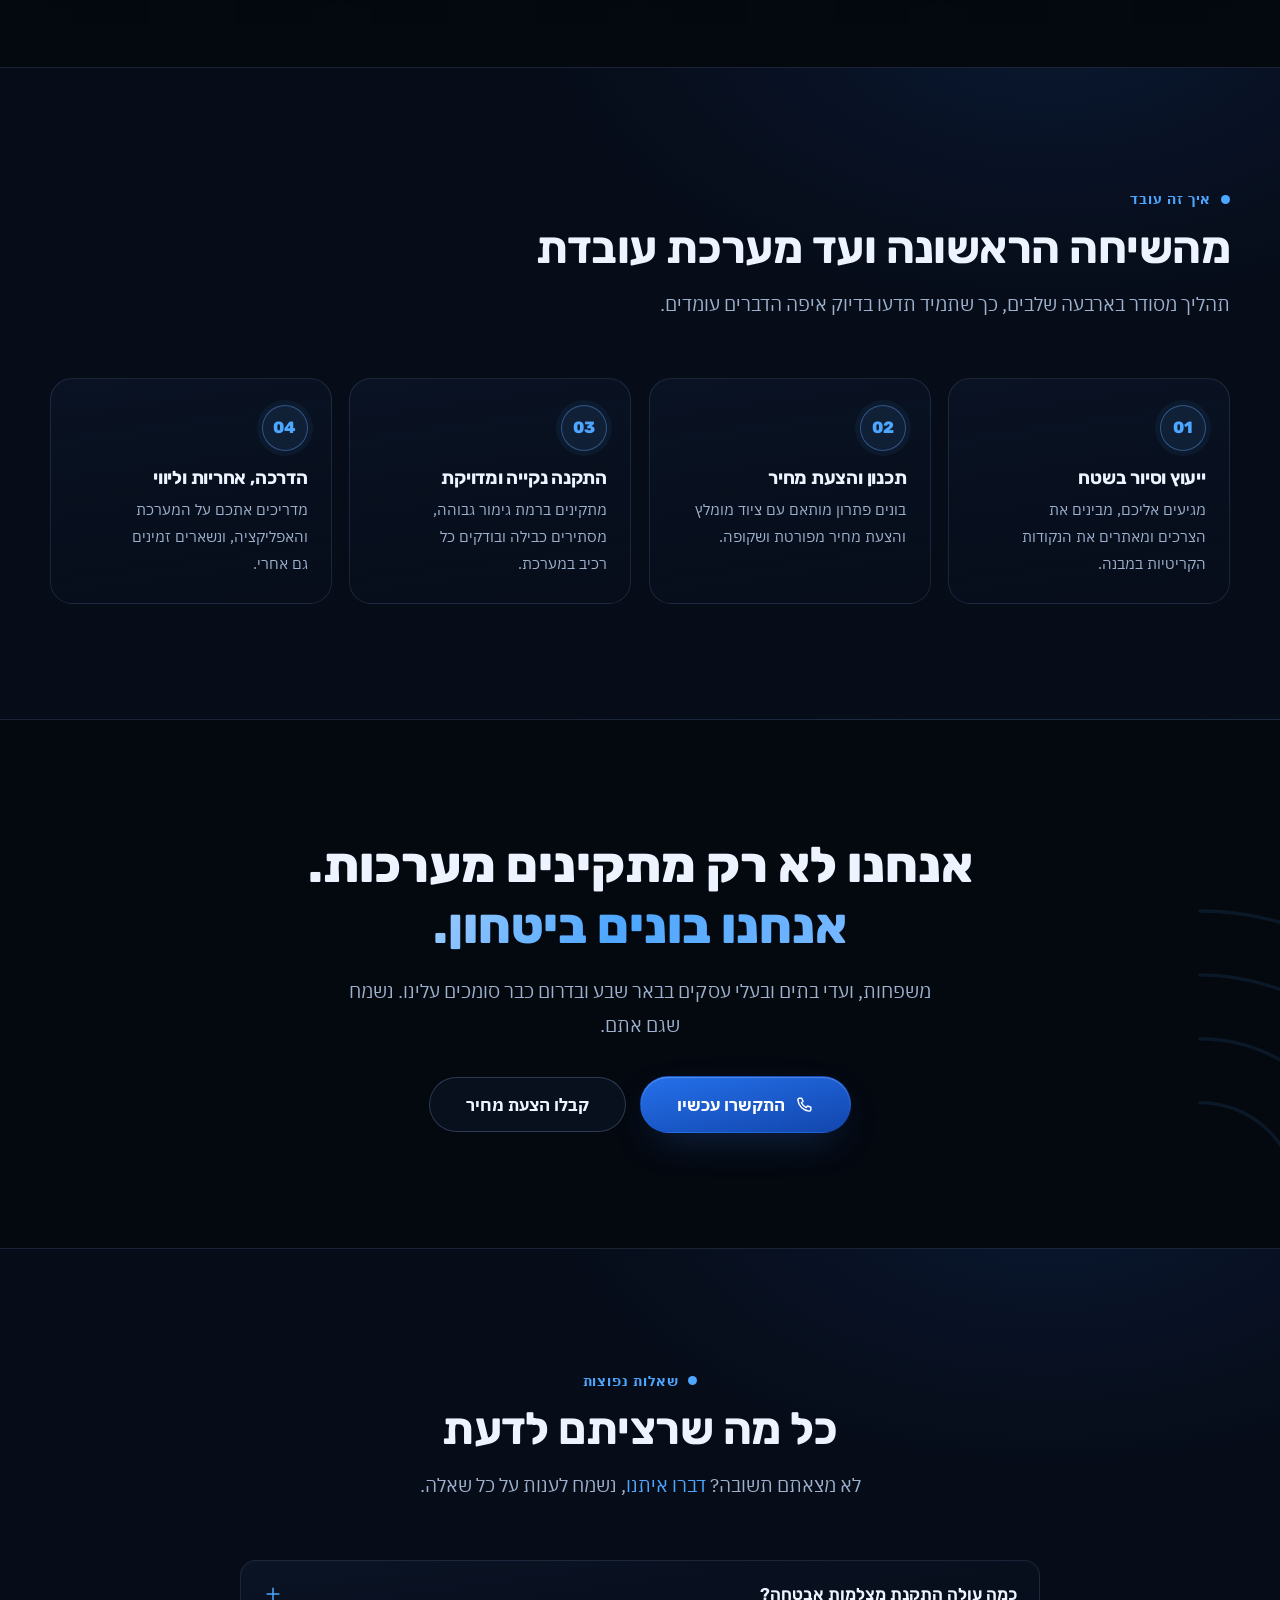
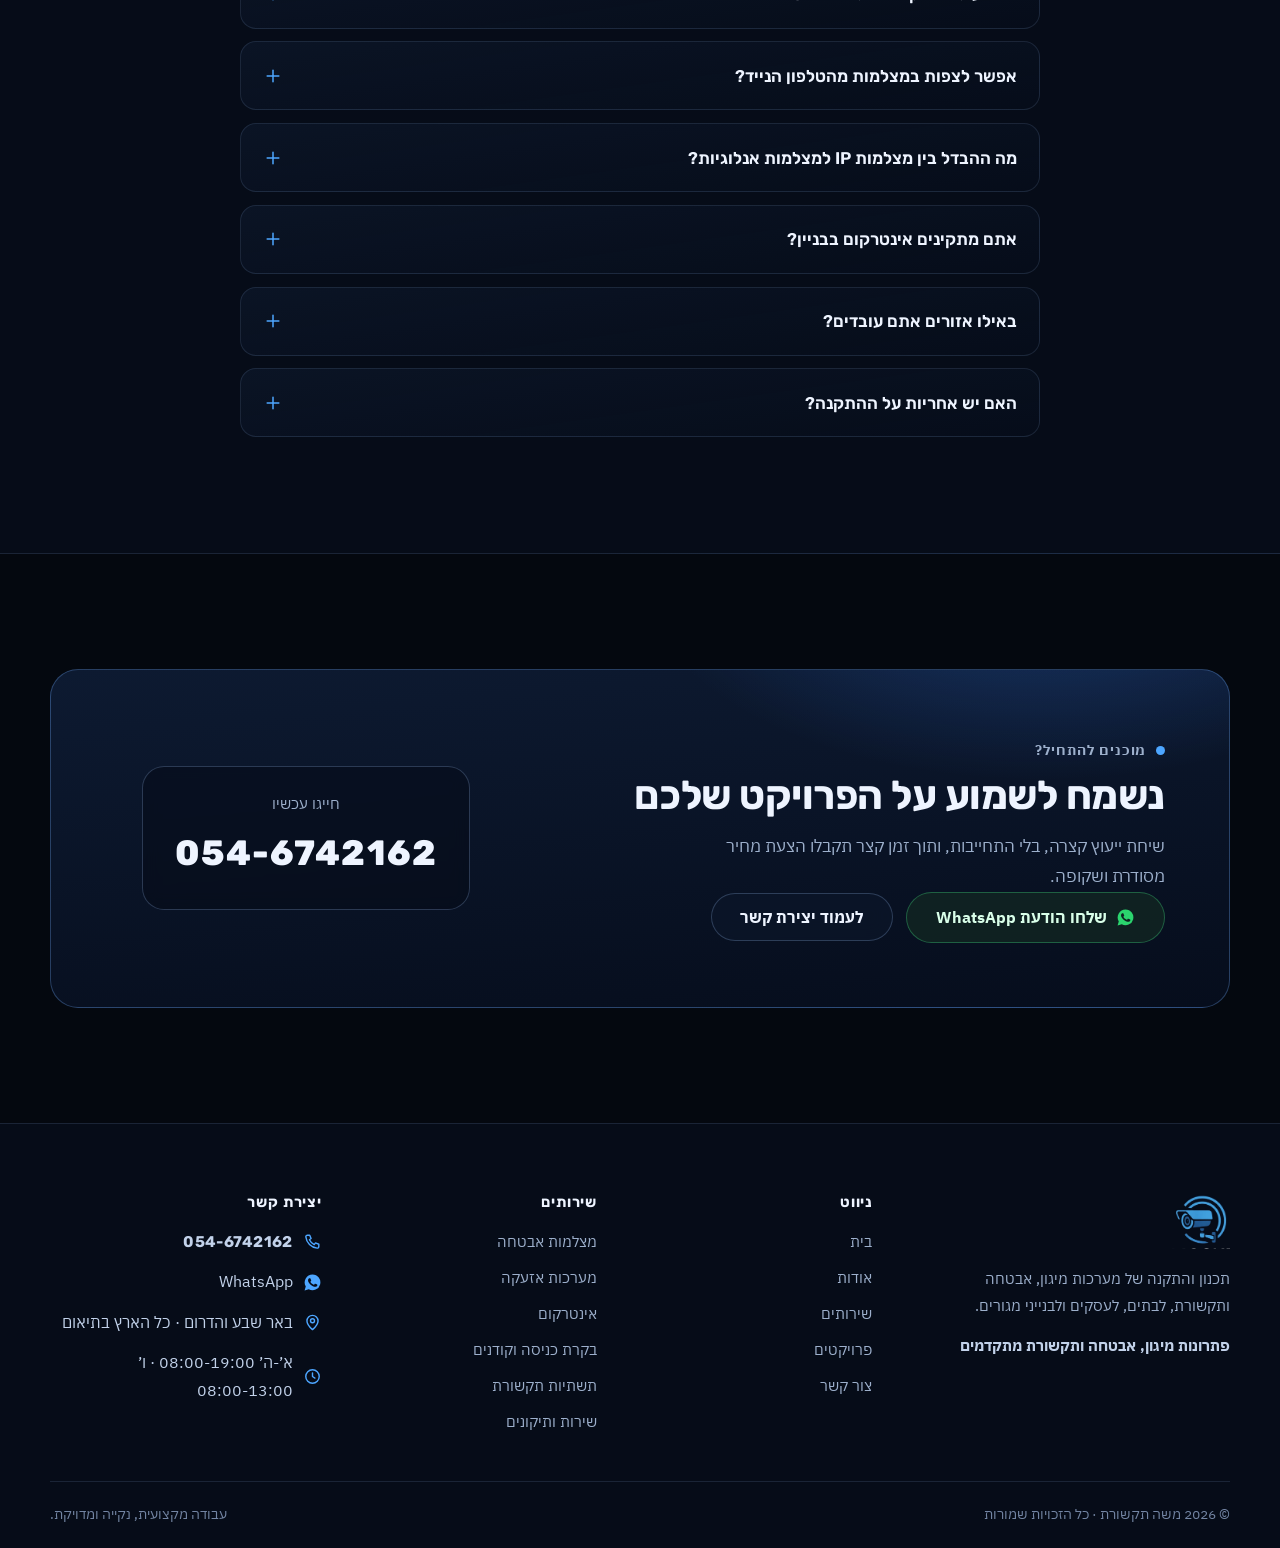
==== commit 0a9a4e3b: "Add files via upload" ====
--- a/index.html
+++ b/index.html
@@ -3,36 +3,36 @@
 <head>
   <meta charset="UTF-8">
   <meta name="viewport" content="width=device-width, initial-scale=1">
-  <title>השירותים שלנו | מצלמות אבטחה, אינטרקום ובקרת כניסה | משה תקשורת</title>
-  <meta name="description" content="כל השירותים של משה תקשורת: התקנת מצלמות אבטחה IP ואנלוגיות, מערכות אזעקה, אינטרקום לבניין, קודן לדלת ובקרת כניסה, נקודות רשת וארונות תקשורת, תיקונים ושדרוגים, בבאר שבע ובדרום.">
-  <link rel="canonical" href="https://www.moshe-tikshoret.co.il/services/">
+  <title>משה תקשורת | התקנת מצלמות אבטחה, אינטרקום ומערכות מיגון</title>
+  <meta name="description" content="משה תקשורת, התקנת מצלמות אבטחה לבית ולעסק, אינטרקום לבניין, בקרת כניסה, מערכות אזעקה ותשתיות תקשורת בבאר שבע והדרום. עבודה מקצועית ונקייה עם אחריות מלאה. חייגו: 054-6742162">
+  <link rel="canonical" href="https://www.moshe-tikshoret.co.il/">
   <meta name="robots" content="index, follow, max-image-preview:large, max-snippet:-1, max-video-preview:-1">
   <meta name="theme-color" content="#04080f">
 
   <meta property="og:type" content="website">
   <meta property="og:site_name" content="משה תקשורת">
   <meta property="og:locale" content="he_IL">
-  <meta property="og:title" content="השירותים שלנו | מצלמות אבטחה, אינטרקום ובקרת כניסה | משה תקשורת">
-  <meta property="og:description" content="מצלמות אבטחה, אזעקות, אינטרקום, קודנים ובקרת כניסה, תשתיות רשת ושירותי תיקון, הכול תחת קורת גג אחת, בבאר שבע ובדרום.">
-  <meta property="og:url" content="https://www.moshe-tikshoret.co.il/services/">
+  <meta property="og:title" content="משה תקשורת | התקנת מצלמות אבטחה, אינטרקום ומערכות מיגון">
+  <meta property="og:description" content="פתרונות מיגון, אבטחה ותקשורת מתקדמים, מצלמות אבטחה, אזעקות, אינטרקום, בקרת כניסה ותשתיות רשת. באר שבע והדרום. 054-6742162">
+  <meta property="og:url" content="https://www.moshe-tikshoret.co.il/">
   <meta property="og:image" content="https://www.moshe-tikshoret.co.il/assets/og-image.jpg">
   <meta property="og:image:width" content="1200">
   <meta property="og:image:height" content="630">
   <meta property="og:image:alt" content="משה תקשורת, פתרונות מיגון, אבטחה ותקשורת מתקדמים">
   <meta name="twitter:card" content="summary_large_image">
-  <meta name="twitter:title" content="השירותים של משה תקשורת">
-  <meta name="twitter:description" content="מצלמות אבטחה, אזעקות, אינטרקום, בקרת כניסה ותשתיות רשת, בבאר שבע ובדרום.">
+  <meta name="twitter:title" content="משה תקשורת | התקנת מצלמות אבטחה, אינטרקום ומערכות מיגון">
+  <meta name="twitter:description" content="פתרונות מיגון, אבטחה ותקשורת מתקדמים בבאר שבע והדרום. חייגו: 054-6742162">
   <meta name="twitter:image" content="https://www.moshe-tikshoret.co.il/assets/og-image.jpg">
 
-  <link rel="icon" href="../assets/favicon.ico" sizes="32x32">
-  <link rel="icon" href="../assets/favicon-32.png" type="image/png" sizes="32x32">
-  <link rel="apple-touch-icon" href="../assets/apple-touch-icon.png">
-  <link rel="manifest" href="../site.webmanifest">
-
-  <link rel="preload" href="../assets/fonts/rubik-hebrew-wght-normal.woff2" as="font" type="font/woff2" crossorigin>
-  <link rel="preload" href="../assets/fonts/ibm-plex-sans-hebrew-hebrew-400-normal.woff2" as="font" type="font/woff2" crossorigin>
-  <link rel="stylesheet" href="../css/style.css">
-  <script src="../js/main.js" defer></script>
+  <link rel="icon" href="assets/favicon.ico" sizes="32x32">
+  <link rel="icon" href="assets/favicon-32.png" type="image/png" sizes="32x32">
+  <link rel="apple-touch-icon" href="assets/apple-touch-icon.png">
+  <link rel="manifest" href="site.webmanifest">
+
+  <link rel="preload" href="assets/fonts/rubik-hebrew-wght-normal.woff2" as="font" type="font/woff2" crossorigin>
+  <link rel="preload" href="assets/fonts/ibm-plex-sans-hebrew-hebrew-400-normal.woff2" as="font" type="font/woff2" crossorigin>
+  <link rel="stylesheet" href="css/style.css">
+  <script src="js/main.js" defer></script>
 
   <script type="application/ld+json">
   {
@@ -43,6 +43,7 @@
         "@id": "https://www.moshe-tikshoret.co.il/#business",
         "name": "משה תקשורת",
         "alternateName": "Moshe Communications",
+        "description": "התקנת מצלמות אבטחה, מערכות אזעקה, אינטרקום, בקרת כניסה ותשתיות תקשורת לבתים, לעסקים ולבנייני מגורים, בבאר שבע, בדרום ובמרכז.",
         "url": "https://www.moshe-tikshoret.co.il/",
         "telephone": "+972-54-674-2162",
         "image": "https://www.moshe-tikshoret.co.il/assets/og-image.jpg",
@@ -58,91 +59,101 @@
           { "@type": "City", "name": "באר שבע" },
           { "@type": "AdministrativeArea", "name": "מחוז הדרום" },
           { "@type": "AdministrativeArea", "name": "מחוז המרכז" }
+        ],
+        "openingHoursSpecification": [
+          {
+            "@type": "OpeningHoursSpecification",
+            "dayOfWeek": ["Sunday", "Monday", "Tuesday", "Wednesday", "Thursday"],
+            "opens": "08:00",
+            "closes": "19:00"
+          },
+          {
+            "@type": "OpeningHoursSpecification",
+            "dayOfWeek": "Friday",
+            "opens": "08:00",
+            "closes": "13:00"
+          }
+        ],
+        "contactPoint": {
+          "@type": "ContactPoint",
+          "telephone": "+972-54-674-2162",
+          "contactType": "customer service",
+          "availableLanguage": ["Hebrew"]
+        },
+        "knowsAbout": [
+          "התקנת מצלמות אבטחה",
+          "מצלמות אבטחה לבית",
+          "מצלמות אבטחה לעסק",
+          "אינטרקום לבניין",
+          "אינטרקום IP",
+          "מערכת אזעקה",
+          "קודן לדלת",
+          "בקרת כניסה",
+          "תשתיות תקשורת",
+          "נקודות רשת",
+          "ארון תקשורת"
         ]
       },
       {
-        "@type": "BreadcrumbList",
-        "itemListElement": [
-          { "@type": "ListItem", "position": 1, "name": "בית", "item": "https://www.moshe-tikshoret.co.il/" },
-          { "@type": "ListItem", "position": 2, "name": "שירותים", "item": "https://www.moshe-tikshoret.co.il/services/" }
-        ]
+        "@type": "WebSite",
+        "@id": "https://www.moshe-tikshoret.co.il/#website",
+        "url": "https://www.moshe-tikshoret.co.il/",
+        "name": "משה תקשורת",
+        "inLanguage": "he",
+        "publisher": { "@id": "https://www.moshe-tikshoret.co.il/#business" }
       },
       {
-        "@type": "Service",
-        "@id": "https://www.moshe-tikshoret.co.il/services/#cameras",
-        "serviceType": "התקנת מצלמות אבטחה",
-        "name": "התקנת מצלמות אבטחה לבית ולעסק",
-        "description": "התקנת מצלמות אבטחה IP ואנלוגיות עם ראיית לילה צבעונית, מערכות הקלטה NVR/XVR וצפייה מהנייד, לבתים, לעסקים ולבנייני מגורים.",
-        "url": "https://www.moshe-tikshoret.co.il/services/#cameras",
-        "provider": { "@id": "https://www.moshe-tikshoret.co.il/#business" },
-        "areaServed": [
-          { "@type": "City", "name": "באר שבע" },
-          { "@type": "AdministrativeArea", "name": "מחוז הדרום" }
-        ]
-      },
-      {
-        "@type": "Service",
-        "@id": "https://www.moshe-tikshoret.co.il/services/#alarms",
-        "serviceType": "התקנת מערכות אזעקה",
-        "name": "מערכת אזעקה חכמה לבית ולעסק",
-        "description": "התקנת מערכות אזעקה עם גלאי תנועה, חיישני פתיחה, סירנה והתראות לנייד, כולל דריכה ונטרול מרחוק ושילוב עם מצלמות.",
-        "url": "https://www.moshe-tikshoret.co.il/services/#alarms",
-        "provider": { "@id": "https://www.moshe-tikshoret.co.il/#business" },
-        "areaServed": [
-          { "@type": "City", "name": "באר שבע" },
-          { "@type": "AdministrativeArea", "name": "מחוז הדרום" }
-        ]
-      },
-      {
-        "@type": "Service",
-        "@id": "https://www.moshe-tikshoret.co.il/services/#intercom",
-        "serviceType": "התקנת אינטרקום",
-        "name": "אינטרקום לבניין, לבית ולעסק",
-        "description": "התקנת מערכות אינטרקום וידאו IP ואנלוגי, פנל כניסה עם מצלמה, מוניטורים בדירות, קודן משולב ופתיחה מהסמארטפון. עבודה בתיאום מלא מול ועדי בתים.",
-        "url": "https://www.moshe-tikshoret.co.il/services/#intercom",
-        "provider": { "@id": "https://www.moshe-tikshoret.co.il/#business" },
-        "areaServed": [
-          { "@type": "City", "name": "באר שבע" },
-          { "@type": "AdministrativeArea", "name": "מחוז הדרום" }
-        ]
-      },
-      {
-        "@type": "Service",
-        "@id": "https://www.moshe-tikshoret.co.il/services/#access",
-        "serviceType": "בקרת כניסה",
-        "name": "קודן לדלת ובקרת כניסה",
-        "description": "התקנת קודנים, מנעולים חשמליים ומגנטיים, לחצני יציאה ומערכות בקרת כניסה עם ניהול הרשאות, לבניינים, למשרדים ולעסקים.",
-        "url": "https://www.moshe-tikshoret.co.il/services/#access",
-        "provider": { "@id": "https://www.moshe-tikshoret.co.il/#business" },
-        "areaServed": [
-          { "@type": "City", "name": "באר שבע" },
-          { "@type": "AdministrativeArea", "name": "מחוז הדרום" }
-        ]
-      },
-      {
-        "@type": "Service",
-        "@id": "https://www.moshe-tikshoret.co.il/services/#network",
-        "serviceType": "תשתיות תקשורת",
-        "name": "תשתיות תקשורת ונקודות רשת",
-        "description": "פריסת נקודות רשת, בניית ארון תקשורת מסודר, התקנת מתגים ונתבים, כיסוי WiFi והגדרות IP, תשתית יציבה לבית ולעסק.",
-        "url": "https://www.moshe-tikshoret.co.il/services/#network",
-        "provider": { "@id": "https://www.moshe-tikshoret.co.il/#business" },
-        "areaServed": [
-          { "@type": "City", "name": "באר שבע" },
-          { "@type": "AdministrativeArea", "name": "מחוז הדרום" }
-        ]
-      },
-      {
-        "@type": "Service",
-        "@id": "https://www.moshe-tikshoret.co.il/services/#maintenance",
-        "serviceType": "תיקון ותחזוקת מערכות אבטחה",
-        "name": "איתור תקלות, תיקונים ושדרוג מערכות",
-        "description": "איתור ותיקון תקלות במצלמות, באינטרקום וברשת, גם במערכות קיימות, ושדרוג מערכות ישנות לטכנולוגיה עדכנית.",
-        "url": "https://www.moshe-tikshoret.co.il/services/#maintenance",
-        "provider": { "@id": "https://www.moshe-tikshoret.co.il/#business" },
-        "areaServed": [
-          { "@type": "City", "name": "באר שבע" },
-          { "@type": "AdministrativeArea", "name": "מחוז הדרום" }
+        "@type": "FAQPage",
+        "@id": "https://www.moshe-tikshoret.co.il/#faq",
+        "mainEntity": [
+          {
+            "@type": "Question",
+            "name": "כמה עולה התקנת מצלמות אבטחה?",
+            "acceptedAnswer": {
+              "@type": "Answer",
+              "text": "המחיר תלוי במספר המצלמות, בסוג הציוד (IP או אנלוגי), במרחקי הכבילה ובמורכבות ההתקנה. אחרי שיחת ייעוץ קצרה או ביקור בשטח תקבלו הצעת מחיר מפורטת ושקופה, בלי עלויות נסתרות ובלי התחייבות."
+            }
+          },
+          {
+            "@type": "Question",
+            "name": "אפשר לצפות במצלמות מהטלפון הנייד?",
+            "acceptedAnswer": {
+              "@type": "Answer",
+              "text": "בהחלט. כל מערכת שאנחנו מתקינים מתחברת לאפליקציה ייעודית בעברית, שמאפשרת צפייה חיה, צפייה בהקלטות וקבלת התראות מכל מקום, מהסמארטפון, מהטאבלט או מהמחשב."
+            }
+          },
+          {
+            "@type": "Question",
+            "name": "מה ההבדל בין מצלמות IP למצלמות אנלוגיות?",
+            "acceptedAnswer": {
+              "@type": "Answer",
+              "text": "מצלמות IP מציעות איכות תמונה גבוהה במיוחד, זיהוי חכם ויכולות מתקדמות. מצלמות אנלוגיות HD הן פתרון אמין וחסכוני, שמתאים גם לשדרוג תשתית קיימת. בפגישת הייעוץ נתאים יחד את הפתרון הנכון לצרכים ולתקציב שלכם."
+            }
+          },
+          {
+            "@type": "Question",
+            "name": "אתם מתקינים אינטרקום בבניין?",
+            "acceptedAnswer": {
+              "@type": "Answer",
+              "text": "כן, ובשמחה. זו אחת ההתמחויות המרכזיות שלנו: אנחנו מתקינים מערכות אינטרקום וידאו IP ואנלוגי לבניינים, כולל פנל כניסה עם מצלמה, מוניטורים בדירות ופתיחה מהסמארטפון. העבודה מתואמת מול ועד הבית ומתבצעת עם מינימום הפרעה לדיירים."
+            }
+          },
+          {
+            "@type": "Question",
+            "name": "באילו אזורים אתם עובדים?",
+            "acceptedAnswer": {
+              "@type": "Answer",
+              "text": "הבסיס שלנו בבאר שבע ובדרום, ואנחנו מבצעים פרויקטים בכל רחבי הארץ בתיאום מראש."
+            }
+          },
+          {
+            "@type": "Question",
+            "name": "האם יש אחריות על ההתקנה?",
+            "acceptedAnswer": {
+              "@type": "Answer",
+              "text": "כן. כל התקנה מגיעה עם אחריות מלאה על העבודה, בנוסף לאחריות היצרן על הציוד. אנחנו נשארים זמינים גם אחרי ההתקנה, לשאלות, לכיוונים ולשדרוגים."
+            }
+          }
         ]
       }
     ]
@@ -204,8 +215,8 @@
 
   <header class="site-header" data-header>
     <div class="container nav-bar">
-      <a class="brand" href="../index.html" aria-label="משה תקשורת, דף הבית">
-        <img src="../assets/logo-mark.webp" alt="הלוגו של משה תקשורת" width="46" height="43">
+      <a class="brand" href="index.html" aria-label="משה תקשורת, דף הבית">
+        <img src="assets/logo-mark.webp" alt="הלוגו של משה תקשורת" width="46" height="43">
         <span class="brand-name">
           <b>משה תקשורת</b>
           <span>Communications</span>
@@ -214,11 +225,11 @@
 
       <nav aria-label="ניווט ראשי">
         <ul class="nav-list" id="main-nav" data-nav-list>
-          <li><a href="../index.html">בית</a></li>
-          <li><a href="../about/index.html">אודות</a></li>
-          <li><a href="index.html" aria-current="page">שירותים</a></li>
-          <li><a href="../projects/index.html">פרויקטים</a></li>
-          <li><a href="../contact/index.html">צור קשר</a></li>
+          <li><a href="index.html" aria-current="page">בית</a></li>
+          <li><a href="about/index.html">אודות</a></li>
+          <li><a href="services/index.html">שירותים</a></li>
+          <li><a href="projects/index.html">פרויקטים</a></li>
+          <li><a href="contact/index.html">צור קשר</a></li>
           <li class="nav-cta-mobile">
             <a class="btn btn--primary" href="tel:+972546742162">
               <svg class="icon" aria-hidden="true"><use href="#i-phone"/></svg>
@@ -246,289 +257,525 @@
 
   <main id="main">
 
-    <!-- ======================= PAGE HERO ======================= -->
-    <section class="page-hero">
+    <!-- ======================= HERO ======================= -->
+    <section class="hero" aria-label="משה תקשורת, פתרונות מיגון, אבטחה ותקשורת">
       <div class="arcs" aria-hidden="true">
         <svg viewBox="0 0 100 100" fill="none" stroke="currentColor" stroke-width=".5" stroke-linecap="round" width="100%" height="100%">
           <path d="M50 7a43 43 0 0 1 43 43"/>
           <path d="M50 16.5a33.5 33.5 0 0 1 33.5 33.5"/>
           <path d="M50 26a24 24 0 0 1 24 24"/>
           <path d="M50 35.5a14.5 14.5 0 0 1 14.5 14.5"/>
+          <circle cx="50" cy="50" r="2" fill="currentColor" stroke="none"/>
         </svg>
       </div>
+
+      <div class="container hero-grid">
+        <div class="hero-copy">
+          <p class="hero-badge">זמינים לפרויקטים חדשים · באר שבע והדרום</p>
+          <h1>משה <span class="grad">תקשורת</span></h1>
+          <p class="hero-tagline">פתרונות מיגון, אבטחה ותקשורת מתקדמים</p>
+          <p class="lede hero-lede">מצלמות אבטחה, מערכות אזעקה, אינטרקום, בקרת כניסה ותשתיות רשת, בהתקנה מקצועית ונקייה, מהתכנון ועד ההדרכה. לבתים פרטיים, לעסקים ולבנייני מגורים.</p>
+          <div class="btn-row">
+            <a class="btn btn--primary btn--lg" href="tel:+972546742162">
+              <svg class="icon" aria-hidden="true"><use href="#i-phone"/></svg>
+              התקשרו עכשיו
+            </a>
+            <a class="btn btn--ghost btn--lg" href="contact/index.html">קבלו הצעת מחיר</a>
+          </div>
+          <ul class="hero-points">
+            <li><svg class="icon" aria-hidden="true"><use href="#i-check"/></svg>אחריות מלאה על העבודה</li>
+            <li><svg class="icon" aria-hidden="true"><use href="#i-check"/></svg>הצעת מחיר שקופה</li>
+            <li><svg class="icon" aria-hidden="true"><use href="#i-check"/></svg>גימור נקי ומדויק</li>
+          </ul>
+        </div>
+
+        <div class="hero-media">
+          <figure class="hero-frame">
+            <video data-hero-video muted loop playsinline preload="metadata" poster="assets/video-poster.jpg" width="720" height="1280" aria-label="סרטון מפרויקט התקנת אינטרקום וידאו IP בבניין מגורים">
+              <source src="assets/intercom-project.mp4" type="video/mp4">
+            </video>
+            <figcaption class="visually-hidden">התקנת מערכת אינטרקום וידאו בכניסה לבניין מגורים, מתוך פרויקט של משה תקשורת</figcaption>
+          </figure>
+          <button class="media-ctrl" type="button" data-video-ctrl data-state="paused" aria-label="הפעלת סרטון הרקע">
+            <svg class="icon icon-play" aria-hidden="true"><use href="#i-play"/></svg>
+            <svg class="icon icon-pause" aria-hidden="true"><use href="#i-pause"/></svg>
+          </button>
+          <div class="hero-chip hero-chip--a">
+            <svg class="icon" aria-hidden="true"><use href="#i-gem"/></svg>
+            <div>התקנות ברמה הכי גבוהה שיש</div>
+          </div>
+          <div class="hero-chip hero-chip--b">
+            <svg class="icon" aria-hidden="true"><use href="#i-smartphone"/></svg>
+            <div>פתיחה מהסמארטפון<small>שליטה מלאה מהאפליקציה</small></div>
+          </div>
+        </div>
+      </div>
+    </section>
+
+    <!-- ======================= KEYWORD MARQUEE ======================= -->
+    <div class="marquee" aria-label="תחומי השירות שלנו">
+      <div class="marquee-track">
+        <ul>
+          <li>התקנת מצלמות אבטחה</li>
+          <li>מצלמות אבטחה לבית</li>
+          <li>מצלמות אבטחה לעסק</li>
+          <li>אינטרקום לבניין</li>
+          <li>אינטרקום IP</li>
+          <li>קודן לדלת</li>
+          <li>בקרת כניסה</li>
+          <li>מערכות אזעקה</li>
+          <li>תשתיות תקשורת</li>
+          <li>נקודות רשת</li>
+          <li>ארון תקשורת</li>
+        </ul>
+        <ul aria-hidden="true">
+          <li>התקנת מצלמות אבטחה</li>
+          <li>מצלמות אבטחה לבית</li>
+          <li>מצלמות אבטחה לעסק</li>
+          <li>אינטרקום לבניין</li>
+          <li>אינטרקום IP</li>
+          <li>קודן לדלת</li>
+          <li>בקרת כניסה</li>
+          <li>מערכות אזעקה</li>
+          <li>תשתיות תקשורת</li>
+          <li>נקודות רשת</li>
+          <li>ארון תקשורת</li>
+        </ul>
+      </div>
+    </div>
+
+    <!-- ======================= STATS ======================= -->
+    <section class="section" aria-label="משה תקשורת במספרים">
       <div class="container">
-        <nav class="breadcrumbs" aria-label="פירורי לחם">
-          <ol>
-            <li><a href="../index.html">בית</a></li>
-            <li aria-current="page">שירותים</li>
-          </ol>
-        </nav>
-        <h1>השירותים של <span class="grad">משה תקשורת</span></h1>
-        <p class="lede">מיגון, אבטחה ותקשורת תחת קורת גג אחת: מצלמות, אזעקות, אינטרקום, בקרת כניסה, תשתיות רשת ושירותי תיקון, בהתקנה מקצועית ועם אחריות מלאה.</p>
+        <div class="stats">
+          <div class="stat" data-reveal style="--i:0">
+            <b><span data-count="5" data-suffix="">5</span></b>
+            <span>שנות ניסיון בתחום</span>
+          </div>
+          <div class="stat" data-reveal style="--i:1">
+            <b><span data-count="250" data-suffix="">250</span></b>
+            <span>התקנות שהושלמו</span>
+          </div>
+          <div class="stat" data-reveal style="--i:2">
+            <b><span data-count="6" data-suffix="">6</span></b>
+            <span>תחומי התמחות</span>
+          </div>
+          <div class="stat" data-reveal style="--i:3">
+            <b><span data-count="100" data-suffix="%">100%</span></b>
+            <span>אחריות על העבודה</span>
+          </div>
+        </div>
       </div>
     </section>
 
-    <!-- ======================= JUMP NAV ======================= -->
-    <nav class="jump-nav" aria-label="ניווט מהיר בין השירותים">
+    <!-- ======================= ABOUT PREVIEW ======================= -->
+    <section class="section section--alt" aria-labelledby="about-title">
+      <div class="container split">
+        <div data-reveal>
+          <p class="eyebrow">מי אנחנו</p>
+          <h2 id="about-title">לא רק מתקינים מערכות, אלא <span class="grad">בונים ביטחון</span></h2>
+          <p class="lede">אנחנו במשה תקשורת מתמחים בתכנון ובהתקנה של מערכות מיגון, אבטחה ותקשורת, מהמצלמה הראשונה בבית פרטי ועד מערך אינטרקום מלא לבניין מגורים.</p>
+          <p>הצוות שלנו מלווה כל לקוח באופן אישי: מגיעים לשטח, מקשיבים לצרכים, מתכננים פתרון מדויק ומתקינים אותו ברמת גימור גבוהה, עם כבילה סמויה, ארון תקשורת מסודר והדרכה מלאה על המערכת.</p>
+          <ul class="check-list">
+            <li><svg class="icon" aria-hidden="true"><use href="#i-check"/></svg><span><b>ליווי אישי</b>, מהסיור בשטח ועד ההדרכה על המערכת</span></li>
+            <li><svg class="icon" aria-hidden="true"><use href="#i-check"/></svg><span><b>ציוד איכותי</b>, ממותגים מובילים בלבד, עם אחריות יצרן</span></li>
+            <li><svg class="icon" aria-hidden="true"><use href="#i-check"/></svg><span><b>זמינות אמיתית</b>, עונים גם אחרי ההתקנה, לשאלות ולשדרוגים</span></li>
+          </ul>
+          <a class="link-more" href="about/index.html">
+            עוד עלינו
+            <svg class="icon" aria-hidden="true"><use href="#i-arrow-left"/></svg>
+          </a>
+        </div>
+
+        <div data-reveal style="--i:1">
+          <div class="card quote-panel">
+            <blockquote>
+              <svg class="icon" aria-hidden="true"><use href="#i-quote"/></svg>
+              האמון שלכם הוא ההצלחה שלנו.
+            </blockquote>
+            <p>העיקרון שמלווה אותנו בכל פרויקט, קטן כגדול.</p>
+            <ul class="serve-list">
+              <li><svg class="icon" aria-hidden="true"><use href="#i-house"/></svg>בתים פרטיים</li>
+              <li><svg class="icon" aria-hidden="true"><use href="#i-building"/></svg>בנייני מגורים וועדי בית</li>
+              <li><svg class="icon" aria-hidden="true"><use href="#i-store"/></svg>חנויות ועסקים</li>
+              <li><svg class="icon" aria-hidden="true"><use href="#i-briefcase"/></svg>משרדים</li>
+              <li><svg class="icon" aria-hidden="true"><use href="#i-landmark"/></svg>מוסדות ובתי כנסת</li>
+              <li><svg class="icon" aria-hidden="true"><use href="#i-warehouse"/></svg>מחסנים ומפעלים</li>
+            </ul>
+          </div>
+        </div>
+      </div>
+    </section>
+
+    <!-- ======================= SERVICES ======================= -->
+    <section class="section" id="services" aria-labelledby="services-title">
       <div class="container">
-        <ul>
-          <li><a href="#cameras">מצלמות אבטחה</a></li>
-          <li><a href="#alarms">מערכות אזעקה</a></li>
-          <li><a href="#intercom">אינטרקום</a></li>
-          <li><a href="#access">בקרת כניסה</a></li>
-          <li><a href="#network">תשתיות רשת</a></li>
-          <li><a href="#maintenance">שירות ותיקונים</a></li>
-        </ul>
-      </div>
-    </nav>
-
-    <section class="section">
+        <header class="section-head section-head--center" data-reveal>
+          <p class="eyebrow">תחומי התמחות</p>
+          <h2 id="services-title">כתובת אחת לכל <span class="grad">מערכות המיגון והתקשורת</span></h2>
+          <p class="lede">שישה תחומי שירות, סטנדרט אחד: תכנון נכון, התקנה נקייה ואחריות מלאה. פתרונות מתקדמים לכל סוגי הלקוחות.</p>
+        </header>
+
+        <div class="cards-grid">
+          <article class="card service-card" data-reveal style="--i:0">
+            <span class="icon-tile"><svg class="icon" aria-hidden="true"><use href="#i-cam-bullet"/></svg></span>
+            <h3>מצלמות אבטחה</h3>
+            <p>התקנת מצלמות אבטחה IP ואנלוגיות לבית ולעסק, כולל ראיית לילה צבעונית, מערכות הקלטה וצפייה מהנייד.</p>
+            <ul class="tags">
+              <li>מצלמות IP</li>
+              <li>ראיית לילה</li>
+              <li>NVR / DVR</li>
+            </ul>
+            <button class="link-more card-expand" type="button" aria-expanded="false" aria-controls="more-cameras">
+              קרא עוד
+              <svg class="icon" aria-hidden="true"><use href="#i-plus"/></svg>
+            </button>
+            <div class="service-more" id="more-cameras">
+              <div>
+                <p>כל מערכת נתפרת למבנה שלכם, מזוויות הצילום ועד האפליקציה בנייד.</p>
+                <ul class="mini-list">
+                  <li><svg class="icon" aria-hidden="true"><use href="#i-check"/></svg>תכנון מקצועי של זוויות הכיסוי</li>
+                  <li><svg class="icon" aria-hidden="true"><use href="#i-check"/></svg>מערכת הקלטה NVR או XVR</li>
+                  <li><svg class="icon" aria-hidden="true"><use href="#i-check"/></svg>ראיית לילה צבעונית</li>
+                  <li><svg class="icon" aria-hidden="true"><use href="#i-check"/></svg>אפליקציה בעברית לצפייה מכל מקום</li>
+                </ul>
+                <a class="more-link" href="services/index.html#cameras">לעמוד השירות המלא ›</a>
+              </div>
+            </div>
+          </article>
+
+          <article class="card service-card" data-reveal style="--i:1">
+            <span class="icon-tile"><svg class="icon" aria-hidden="true"><use href="#i-alarm"/></svg></span>
+            <h3>מערכות אזעקה</h3>
+            <p>מערכת אזעקה חכמה עם גלאי תנועה, חיישני פתיחה והתראות ישירות לנייד, הגנה פעילה על הבית והעסק.</p>
+            <ul class="tags">
+              <li>גלאי תנועה</li>
+              <li>חיישני פתיחה</li>
+              <li>התראות לנייד</li>
+            </ul>
+            <button class="link-more card-expand" type="button" aria-expanded="false" aria-controls="more-alarms">
+              קרא עוד
+              <svg class="icon" aria-hidden="true"><use href="#i-plus"/></svg>
+            </button>
+            <div class="service-more" id="more-alarms">
+              <div>
+                <p>הגנה פעילה שמדווחת לכם על כל אירוע, בזמן אמת ומכל מקום.</p>
+                <ul class="mini-list">
+                  <li><svg class="icon" aria-hidden="true"><use href="#i-check"/></svg>גלאי תנועה וחיישני פתיחה</li>
+                  <li><svg class="icon" aria-hidden="true"><use href="#i-check"/></svg>דריכה ונטרול מרחוק מהנייד</li>
+                  <li><svg class="icon" aria-hidden="true"><use href="#i-check"/></svg>סירנה פנימית וחיצונית</li>
+                  <li><svg class="icon" aria-hidden="true"><use href="#i-check"/></svg>שילוב מלא עם מצלמות האבטחה</li>
+                </ul>
+                <a class="more-link" href="services/index.html#alarms">לעמוד השירות המלא ›</a>
+              </div>
+            </div>
+          </article>
+
+          <article class="card service-card" data-reveal style="--i:2">
+            <span class="icon-tile"><svg class="icon" aria-hidden="true"><use href="#i-intercom"/></svg></span>
+            <h3>אינטרקום</h3>
+            <p>אינטרקום וידאו IP ואנלוגי לבניינים, לבתים ולעסקים, פנל כניסה עם מצלמה, מוניטורים בדירות ופתיחה מרחוק.</p>
+            <ul class="tags">
+              <li>אינטרקום לבניין</li>
+              <li>וידאו IP</li>
+              <li>פתיחה מהנייד</li>
+            </ul>
+            <button class="link-more card-expand" type="button" aria-expanded="false" aria-controls="more-intercom">
+              קרא עוד
+              <svg class="icon" aria-hidden="true"><use href="#i-plus"/></svg>
+            </button>
+            <div class="service-more" id="more-intercom">
+              <div>
+                <p>פתרון מלא לבניין, מהפנל בכניסה ועד המוניטור בכל דירה.</p>
+                <ul class="mini-list">
+                  <li><svg class="icon" aria-hidden="true"><use href="#i-check"/></svg>פנל כניסה עם מצלמה וקודן</li>
+                  <li><svg class="icon" aria-hidden="true"><use href="#i-check"/></svg>מוניטור צבעוני בכל דירה</li>
+                  <li><svg class="icon" aria-hidden="true"><use href="#i-check"/></svg>פתיחה מרחוק מהסמארטפון</li>
+                  <li><svg class="icon" aria-hidden="true"><use href="#i-check"/></svg>תיאום מלא מול ועד הבית</li>
+                </ul>
+                <a class="more-link" href="services/index.html#intercom">לעמוד השירות המלא ›</a>
+              </div>
+            </div>
+          </article>
+
+          <article class="card service-card" data-reveal style="--i:3">
+            <span class="icon-tile"><svg class="icon" aria-hidden="true"><use href="#i-keypad"/></svg></span>
+            <h3>בקרת כניסה וקודנים</h3>
+            <p>קודן לדלת, מנעולים חשמליים ומגנטיים, לחצני יציאה ובקרת כניסה חכמה, שליטה מלאה על מי נכנס ומתי.</p>
+            <ul class="tags">
+              <li>קודן לדלת</li>
+              <li>מנעול מגנטי</li>
+              <li>לחצן יציאה</li>
+            </ul>
+            <button class="link-more card-expand" type="button" aria-expanded="false" aria-controls="more-access">
+              קרא עוד
+              <svg class="icon" aria-hidden="true"><use href="#i-plus"/></svg>
+            </button>
+            <div class="service-more" id="more-access">
+              <div>
+                <p>שליטה מלאה על הכניסות, בלי מפתחות ובלי כאב ראש.</p>
+                <ul class="mini-list">
+                  <li><svg class="icon" aria-hidden="true"><use href="#i-check"/></svg>קודן עמיד לכל מזג אוויר</li>
+                  <li><svg class="icon" aria-hidden="true"><use href="#i-check"/></svg>מנעול חשמלי או מגנטי</li>
+                  <li><svg class="icon" aria-hidden="true"><use href="#i-check"/></svg>לחצן יציאה תקני</li>
+                  <li><svg class="icon" aria-hidden="true"><use href="#i-check"/></svg>קודים אישיים וניהול הרשאות</li>
+                </ul>
+                <a class="more-link" href="services/index.html#access">לעמוד השירות המלא ›</a>
+              </div>
+            </div>
+          </article>
+
+          <article class="card service-card" data-reveal style="--i:4">
+            <span class="icon-tile"><svg class="icon" aria-hidden="true"><use href="#i-network"/></svg></span>
+            <h3>תשתיות תקשורת ורשת</h3>
+            <p>נקודות רשת, ארונות תקשורת, מתגים, נתבים והגדרות IP, תשתית יציבה ומסודרת שמחזיקה שנים.</p>
+            <ul class="tags">
+              <li>נקודות רשת</li>
+              <li>ארון תקשורת</li>
+              <li>הגדרות IP</li>
+            </ul>
+            <button class="link-more card-expand" type="button" aria-expanded="false" aria-controls="more-network">
+              קרא עוד
+              <svg class="icon" aria-hidden="true"><use href="#i-plus"/></svg>
+            </button>
+            <div class="service-more" id="more-network">
+              <div>
+                <p>תשתית מסודרת שפשוט עובדת, היום ובעוד עשר שנים.</p>
+                <ul class="mini-list">
+                  <li><svg class="icon" aria-hidden="true"><use href="#i-check"/></svg>נקודות רשת לכל עמדה ומצלמה</li>
+                  <li><svg class="icon" aria-hidden="true"><use href="#i-check"/></svg>ארון תקשורת מסודר ומסומן</li>
+                  <li><svg class="icon" aria-hidden="true"><use href="#i-check"/></svg>מתגים, נתבים וכיסוי WiFi</li>
+                  <li><svg class="icon" aria-hidden="true"><use href="#i-check"/></svg>הגדרות IP מלאות לכל הציוד</li>
+                </ul>
+                <a class="more-link" href="services/index.html#network">לעמוד השירות המלא ›</a>
+              </div>
+            </div>
+          </article>
+
+          <article class="card service-card" data-reveal style="--i:5">
+            <span class="icon-tile"><svg class="icon" aria-hidden="true"><use href="#i-wrench"/></svg></span>
+            <h3>שירות, תיקונים ושדרוגים</h3>
+            <p>איתור ותיקון תקלות, שדרוג מערכות קיימות ותחזוקה שוטפת, כדי שהמערכת שלכם תמשיך לעבוד מצוין.</p>
+            <ul class="tags">
+              <li>איתור תקלות</li>
+              <li>שדרוג מערכות</li>
+              <li>תחזוקה שוטפת</li>
+            </ul>
+            <button class="link-more card-expand" type="button" aria-expanded="false" aria-controls="more-maintenance">
+              קרא עוד
+              <svg class="icon" aria-hidden="true"><use href="#i-plus"/></svg>
+            </button>
+            <div class="service-more" id="more-maintenance">
+              <div>
+                <p>תקלה או שדרוג? מאבחנים במהירות ומטפלים ביסודיות.</p>
+                <ul class="mini-list">
+                  <li><svg class="icon" aria-hidden="true"><use href="#i-check"/></svg>איתור תקלות גם במערכות שלא התקנו</li>
+                  <li><svg class="icon" aria-hidden="true"><use href="#i-check"/></svg>שדרוג לטכנולוגיה עדכנית</li>
+                  <li><svg class="icon" aria-hidden="true"><use href="#i-check"/></svg>ניצול התשתית הקיימת לחיסכון</li>
+                  <li><svg class="icon" aria-hidden="true"><use href="#i-check"/></svg>זמינות ומענה מהירים</li>
+                </ul>
+                <a class="more-link" href="services/index.html#maintenance">לעמוד השירות המלא ›</a>
+              </div>
+            </div>
+          </article>
+        </div>
+      </div>
+    </section>
+
+    <!-- ======================= WHY US ======================= -->
+    <section class="section" aria-labelledby="why-title">
       <div class="container">
-
-        <!-- ============ CAMERAS ============ -->
-        <article class="service-block" id="cameras">
-          <div class="split">
-            <div data-reveal>
-              <p class="eyebrow">התקנת מצלמות אבטחה</p>
-              <h2>מצלמות אבטחה לבית ולעסק</h2>
-              <p class="lede">התקנת מצלמות אבטחה היא הדרך היעילה ביותר להרתיע, לתעד ולשמור על שקט נפשי, ואנחנו עושים אותה נכון מהמצלמה הראשונה.</p>
-              <p>אנחנו מתקינים מצלמות IP ומצלמות אנלוגיות HD ממותגים מובילים, בבתים פרטיים, בעסקים ובבנייני מגורים בבאר שבע ובכל הדרום. כל מערכת כוללת תכנון זוויות מדויק, מערכת הקלטה (NVR או XVR) שמותאמת לסוג המצלמות, וחיבור לאפליקציה בעברית לצפייה חיה ובהקלטות, מהנייד, מכל מקום ובכל שעה.</p>
-              <ul class="tags">
-                <li>בתים פרטיים</li>
-                <li>חנויות ועסקים</li>
-                <li>בנייני מגורים</li>
-              </ul>
-              <div class="btn-row service-cta">
-                <a class="btn btn--primary" href="tel:+972546742162">
-                  <svg class="icon" aria-hidden="true"><use href="#i-phone"/></svg>
-                  התקשרו לייעוץ
-                </a>
-                <a class="btn btn--ghost" href="../contact/index.html">לקבלת הצעת מחיר</a>
-              </div>
-            </div>
-
-            <div data-reveal style="--i:1">
-              <div class="card service-aside">
-                <h3>מה כלול בשירות</h3>
-                <ul class="feature-list">
-                  <li><svg class="icon" aria-hidden="true"><use href="#i-cam-bullet"/></svg>מצלמות IP ברזולוציה גבוהה</li>
-                  <li><svg class="icon" aria-hidden="true"><use href="#i-cam-dome"/></svg>מצלמות אנלוגיות HD</li>
-                  <li><svg class="icon" aria-hidden="true"><use href="#i-moon"/></svg>ראיית לילה צבעונית</li>
-                  <li><svg class="icon" aria-hidden="true"><use href="#i-nvr"/></svg>מערכות הקלטה NVR / XVR</li>
-                  <li><svg class="icon" aria-hidden="true"><use href="#i-smartphone"/></svg>צפייה מהנייד מכל מקום</li>
-                  <li><svg class="icon" aria-hidden="true"><use href="#i-target"/></svg>זיהוי תנועה והתראות</li>
-                </ul>
-              </div>
-            </div>
-          </div>
-        </article>
-
-        <!-- ============ ALARMS ============ -->
-        <article class="service-block" id="alarms">
-          <div class="split split--media-start">
-            <div data-reveal style="--i:1">
-              <div class="card service-aside">
-                <h3>מה כלול בשירות</h3>
-                <ul class="feature-list">
-                  <li><svg class="icon" aria-hidden="true"><use href="#i-target"/></svg>גלאי תנועה פנימיים והיקפיים</li>
-                  <li><svg class="icon" aria-hidden="true"><use href="#i-magnet"/></svg>חיישני פתיחה מגנטיים</li>
-                  <li><svg class="icon" aria-hidden="true"><use href="#i-alarm"/></svg>סירנה פנימית וחיצונית</li>
-                  <li><svg class="icon" aria-hidden="true"><use href="#i-smartphone"/></svg>דריכה ונטרול מהנייד</li>
-                  <li><svg class="icon" aria-hidden="true"><use href="#i-wifi"/></svg>התראות בזמן אמת</li>
-                  <li><svg class="icon" aria-hidden="true"><use href="#i-cam-bullet"/></svg>שילוב עם מצלמות האבטחה</li>
-                </ul>
-              </div>
-            </div>
-
-            <div data-reveal>
-              <p class="eyebrow">מערכות אזעקה</p>
-              <h2>מערכת אזעקה חכמה לבית ולעסק</h2>
-              <p class="lede">מערכת אזעקה איכותית עוצרת פריצה לפני שהיא מתחילה, ומדווחת לכם על כל אירוע, בזמן אמת.</p>
-              <p>אנחנו מתקינים מערכות אזעקה חכמות עם גלאי תנועה, חיישני פתיחה לדלתות ולחלונות וסירנה מרתיעה, בהתאמה מלאה למבנה ולאורח החיים שלכם. המערכת מתחברת לאפליקציה בנייד: דריכה ונטרול מרחוק, התראה מיידית על כל אירוע ושילוב מלא עם מצלמות האבטחה, כך שתמיד תדעו מה קורה אצלכם, גם כשאתם רחוקים.</p>
-              <ul class="tags">
-                <li>בתים ודירות</li>
-                <li>עסקים וחנויות</li>
-                <li>מחסנים</li>
-              </ul>
-              <div class="btn-row service-cta">
-                <a class="btn btn--primary" href="tel:+972546742162">
-                  <svg class="icon" aria-hidden="true"><use href="#i-phone"/></svg>
-                  התקשרו לייעוץ
-                </a>
-                <a class="btn btn--ghost" href="../contact/index.html">לקבלת הצעת מחיר</a>
-              </div>
-            </div>
-          </div>
-        </article>
-
-        <!-- ============ INTERCOM ============ -->
-        <article class="service-block" id="intercom">
-          <div class="split">
-            <div data-reveal>
-              <p class="eyebrow">אינטרקום</p>
-              <h2>אינטרקום לבניין, לבית ולעסק</h2>
-              <p class="lede">אינטרקום איכותי הוא קו ההגנה הראשון של הבניין, ואחת ההתמחויות המרכזיות שלנו.</p>
-              <p>אנחנו מתקינים מערכות אינטרקום וידאו IP ואנלוגי לבנייני מגורים: פנל כניסה עם מצלמה רחבת זווית וקודן משולב, מוניטור צבעוני בכל דירה ופתיחה מרחוק מהסמארטפון. העבודה מול ועדי בתים מתבצעת בתיאום מלא, לוח זמנים מסודר, מינימום הפרעה לדיירים והחלפת התשתית הישנה בתשתית חדשה ומסודרת. הפתרון מתאים גם לבתים פרטיים ולכניסות של משרדים ועסקים.</p>
-              <ul class="tags">
-                <li>בנייני מגורים</li>
-                <li>בתים פרטיים</li>
-                <li>משרדים ועסקים</li>
-              </ul>
-              <div class="btn-row service-cta">
-                <a class="btn btn--primary" href="tel:+972546742162">
-                  <svg class="icon" aria-hidden="true"><use href="#i-phone"/></svg>
-                  התקשרו לייעוץ
-                </a>
-                <a class="btn btn--ghost" href="../projects/index.html">לצפייה בפרויקט אינטרקום</a>
-              </div>
-            </div>
-
-            <div data-reveal style="--i:1">
-              <div class="card service-aside">
-                <h3>מה כלול בשירות</h3>
-                <ul class="feature-list">
-                  <li><svg class="icon" aria-hidden="true"><use href="#i-intercom"/></svg>אינטרקום וידאו IP</li>
-                  <li><svg class="icon" aria-hidden="true"><use href="#i-monitor"/></svg>מוניטור צבעוני בכל דירה</li>
-                  <li><svg class="icon" aria-hidden="true"><use href="#i-keypad"/></svg>פנל כניסה עם מצלמה וקודן</li>
-                  <li><svg class="icon" aria-hidden="true"><use href="#i-smartphone"/></svg>פתיחה מרחוק מהאפליקציה</li>
-                  <li><svg class="icon" aria-hidden="true"><use href="#i-cable"/></svg>החלפת תשתית ישנה</li>
-                  <li><svg class="icon" aria-hidden="true"><use href="#i-upgrade"/></svg>שדרוג מערכות קיימות</li>
-                </ul>
-              </div>
-            </div>
-          </div>
-        </article>
-
-        <!-- ============ ACCESS ============ -->
-        <article class="service-block" id="access">
-          <div class="split split--media-start">
-            <div data-reveal style="--i:1">
-              <div class="card service-aside">
-                <h3>מה כלול בשירות</h3>
-                <ul class="feature-list">
-                  <li><svg class="icon" aria-hidden="true"><use href="#i-keypad"/></svg>קודן לדלת עמיד ואמין</li>
-                  <li><svg class="icon" aria-hidden="true"><use href="#i-lock"/></svg>מנעול חשמלי</li>
-                  <li><svg class="icon" aria-hidden="true"><use href="#i-magnet"/></svg>מנעול מגנטי</li>
-                  <li><svg class="icon" aria-hidden="true"><use href="#i-exit"/></svg>לחצן יציאה</li>
-                  <li><svg class="icon" aria-hidden="true"><use href="#i-badge"/></svg>תגי קרבה וכרטיסים</li>
-                  <li><svg class="icon" aria-hidden="true"><use href="#i-config"/></svg>קודים אישיים והרשאות</li>
-                </ul>
-              </div>
-            </div>
-
-            <div data-reveal>
-              <p class="eyebrow">בקרת כניסה וקודנים</p>
-              <h2>קודן לדלת ובקרת כניסה</h2>
-              <p class="lede">שליטה מלאה על מי נכנס ומתי, בלי מפתחות שהולכים לאיבוד ובלי מנעולים שנשברים.</p>
-              <p>אנחנו מתקינים קודנים, מנעולים חשמליים ומגנטיים, לחצני יציאה ומערכות בקרת כניסה, לכניסות של בנייני מגורים, משרדים ועסקים. הפתרון מותאם לסוג הדלת ולעומס השימוש: ממנעול חשמלי פשוט לדלת הכניסה בבניין ועד מערכת מלאה עם קודים אישיים ותגי קרבה לכל עובד. הכול מותקן בצורה נקייה ובטיחותית, כולל פתיחת חירום תקנית.</p>
-              <ul class="tags">
-                <li>בנייני מגורים</li>
-                <li>משרדים</li>
-                <li>עסקים ומוסדות</li>
-              </ul>
-              <div class="btn-row service-cta">
-                <a class="btn btn--primary" href="tel:+972546742162">
-                  <svg class="icon" aria-hidden="true"><use href="#i-phone"/></svg>
-                  התקשרו לייעוץ
-                </a>
-                <a class="btn btn--ghost" href="../contact/index.html">לקבלת הצעת מחיר</a>
-              </div>
-            </div>
-          </div>
-        </article>
-
-        <!-- ============ NETWORK ============ -->
-        <article class="service-block" id="network">
-          <div class="split">
-            <div data-reveal>
-              <p class="eyebrow">תשתיות תקשורת ורשת</p>
-              <h2>תשתיות תקשורת ונקודות רשת</h2>
-              <p class="lede">רשת יציבה מתחילה בתשתית נכונה, כבל איכותי, ארון מסודר והגדרות מדויקות.</p>
-              <p>אנחנו פורסים נקודות רשת קוויות לכל נקודה שצריך, עמדות עבודה, מצלמות, טלוויזיה חכמה, ובונים ארון תקשורת מסודר שמרכז את הכול במקום אחד, עם סימון ברור לכל כבל. בנוסף אנחנו מתקינים ומגדירים מתגים (Switch), נתבים (Router) ורשתות WiFi, מבצעים הגדרות IP וכתובות קבועות לציוד, ומשאירים לכם תשתית שמוכנה לגדול יחד אתכם, בבית ובעסק.</p>
-              <ul class="tags">
-                <li>בתים חכמים</li>
-                <li>משרדים</li>
-                <li>עסקים ומוסדות</li>
-              </ul>
-              <div class="btn-row service-cta">
-                <a class="btn btn--primary" href="tel:+972546742162">
-                  <svg class="icon" aria-hidden="true"><use href="#i-phone"/></svg>
-                  התקשרו לייעוץ
-                </a>
-                <a class="btn btn--ghost" href="../contact/index.html">לקבלת הצעת מחיר</a>
-              </div>
-            </div>
-
-            <div data-reveal style="--i:1">
-              <div class="card service-aside">
-                <h3>מה כלול בשירות</h3>
-                <ul class="feature-list">
-                  <li><svg class="icon" aria-hidden="true"><use href="#i-port"/></svg>נקודות רשת קוויות</li>
-                  <li><svg class="icon" aria-hidden="true"><use href="#i-cabinet"/></svg>ארון תקשורת מסודר</li>
-                  <li><svg class="icon" aria-hidden="true"><use href="#i-switch"/></svg>מתגים ונתבים</li>
-                  <li><svg class="icon" aria-hidden="true"><use href="#i-wifi"/></svg>כיסוי WiFi מלא</li>
-                  <li><svg class="icon" aria-hidden="true"><use href="#i-config"/></svg>הגדרות IP וניהול רשת</li>
-                  <li><svg class="icon" aria-hidden="true"><use href="#i-cable"/></svg>כבילה מוסתרת ומסומנת</li>
-                </ul>
-              </div>
-            </div>
-          </div>
-        </article>
-
-        <!-- ============ MAINTENANCE ============ -->
-        <article class="service-block" id="maintenance">
-          <div class="split split--media-start">
-            <div data-reveal style="--i:1">
-              <div class="card service-aside">
-                <h3>מה כלול בשירות</h3>
-                <ul class="feature-list">
-                  <li><svg class="icon" aria-hidden="true"><use href="#i-wrench"/></svg>איתור ותיקון תקלות</li>
-                  <li><svg class="icon" aria-hidden="true"><use href="#i-upgrade"/></svg>שדרוג מערכות קיימות</li>
-                  <li><svg class="icon" aria-hidden="true"><use href="#i-cam-bullet"/></svg>החלפת מצלמות ורכיבים</li>
-                  <li><svg class="icon" aria-hidden="true"><use href="#i-cabinet"/></svg>סידור ארון תקשורת</li>
-                  <li><svg class="icon" aria-hidden="true"><use href="#i-shield-check"/></svg>בדיקה תקופתית ותחזוקה</li>
-                  <li><svg class="icon" aria-hidden="true"><use href="#i-plus"/></svg>התאמות והרחבות</li>
-                </ul>
-              </div>
-            </div>
-
-            <div data-reveal>
-              <p class="eyebrow">שירות, תיקונים ושדרוגים</p>
-              <h2>איתור תקלות, תיקונים ושדרוג מערכות</h2>
-              <p class="lede">מצלמה שהפסיקה להקליט? אינטרקום שלא מצלצל? רשת שנופלת? יש למי להתקשר.</p>
-              <p>אנחנו מגיעים, מאתרים את מקור התקלה ומטפלים בה ביסודיות, גם במערכות שלא אנחנו התקנו. בנוסף אנחנו משדרגים מערכות ישנות לטכנולוגיה עדכנית: ממצלמות אנלוגיות ישנות למצלמות חדות עם צפייה מהנייד, ומאינטרקום ישן למערכת וידאו חכמה, תוך ניצול מרבי של התשתית הקיימת, כדי לחסוך לכם בעלויות.</p>
-              <ul class="tags">
-                <li>כל סוגי הלקוחות</li>
-                <li>גם מערכות קיימות</li>
-              </ul>
-              <div class="btn-row service-cta">
-                <a class="btn btn--primary" href="tel:+972546742162">
-                  <svg class="icon" aria-hidden="true"><use href="#i-phone"/></svg>
-                  דווחו על תקלה
-                </a>
-                <a class="btn btn--ghost" href="../contact/index.html">לקבלת הצעת מחיר</a>
-              </div>
-            </div>
-          </div>
-        </article>
-
+        <header class="section-head section-head--center" data-reveal>
+          <p class="eyebrow">למה משה תקשורת</p>
+          <h2 id="why-title">כל התקנה מתבצעת <span class="grad">ברמת גימור גבוהה</span></h2>
+          <p class="lede">אלה העקרונות שאנחנו לא מתפשרים עליהם, בכל פרויקט, אצל כל לקוח.</p>
+        </header>
+
+        <div class="why-grid">
+          <article class="card why-card" data-reveal style="--i:0">
+            <span class="icon-tile"><svg class="icon" aria-hidden="true"><use href="#i-gem"/></svg></span>
+            <h3>גימור ברמה גבוהה</h3>
+            <p>יישור מדויק, כיסוי מקצועי וכבילה סמויה, התוצאה נראית טוב לא פחות משהיא עובדת.</p>
+          </article>
+          <article class="card why-card" data-reveal style="--i:1">
+            <span class="icon-tile"><svg class="icon" aria-hidden="true"><use href="#i-sparkle"/></svg></span>
+            <h3>עבודה נקייה ומדויקת</h3>
+            <p>מסיימים כל יום עבודה עם שטח מסודר ונקי, בלי אבק, בלי כבלים חשופים ובלי הפתעות.</p>
+          </article>
+          <article class="card why-card" data-reveal style="--i:2">
+            <span class="icon-tile"><svg class="icon" aria-hidden="true"><use href="#i-shield-check"/></svg></span>
+            <h3>אחריות מלאה</h3>
+            <p>אחריות על העבודה בנוסף לאחריות היצרן על הציוד, אתם מכוסים מכל כיוון.</p>
+          </article>
+          <article class="card why-card" data-reveal style="--i:3">
+            <span class="icon-tile"><svg class="icon" aria-hidden="true"><use href="#i-target"/></svg></span>
+            <h3>פתרון בהתאמה אישית</h3>
+            <p>לא חבילות מדף: מתכננים כל מערכת לפי המבנה, הצרכים והתקציב שלכם.</p>
+          </article>
+          <article class="card why-card" data-reveal style="--i:4">
+            <span class="icon-tile"><svg class="icon" aria-hidden="true"><use href="#i-clock"/></svg></span>
+            <h3>עמידה בזמנים</h3>
+            <p>מגיעים כשקבענו ומסיימים כשהבטחנו, הזמן שלכם חשוב לנו.</p>
+          </article>
+          <article class="card why-card" data-reveal style="--i:5">
+            <span class="icon-tile"><svg class="icon" aria-hidden="true"><use href="#i-shekel"/></svg></span>
+            <h3>מחיר הוגן ושקוף</h3>
+            <p>הצעת מחיר מפורטת מראש, בלי עלויות נסתרות ובלי תוספות מפתיעות בסוף.</p>
+          </article>
+          <article class="card why-card" data-reveal style="--i:6">
+            <span class="icon-tile"><svg class="icon" aria-hidden="true"><use href="#i-wrench"/></svg></span>
+            <h3>שירות גם אחרי ההתקנה</h3>
+            <p>נשארים זמינים לשאלות, לכיוונים ולתקלות, היחסים לא נגמרים כשההתקנה מסתיימת.</p>
+          </article>
+          <article class="card why-card" data-reveal style="--i:7">
+            <span class="icon-tile"><svg class="icon" aria-hidden="true"><use href="#i-smartphone"/></svg></span>
+            <h3>הדרכה מלאה</h3>
+            <p>לא עוזבים עד שאתם שולטים במערכת, באפליקציה, בצפייה בהקלטות ובכל הפונקציות.</p>
+          </article>
+        </div>
       </div>
     </section>
 
+    <!-- ======================= PROCESS ======================= -->
+    <section class="section section--alt" aria-labelledby="process-title">
+      <div class="container">
+        <header class="section-head" data-reveal>
+          <p class="eyebrow">איך זה עובד</p>
+          <h2 id="process-title">מהשיחה הראשונה ועד מערכת עובדת</h2>
+          <p class="lede">תהליך מסודר בארבעה שלבים, כך שתמיד תדעו בדיוק איפה הדברים עומדים.</p>
+        </header>
+
+        <div class="process">
+          <div class="step" data-reveal style="--i:0">
+            <h3>ייעוץ וסיור בשטח</h3>
+            <p>מגיעים אליכם, מבינים את הצרכים ומאתרים את הנקודות הקריטיות במבנה.</p>
+          </div>
+          <div class="step" data-reveal style="--i:1">
+            <h3>תכנון והצעת מחיר</h3>
+            <p>בונים פתרון מותאם עם ציוד מומלץ והצעת מחיר מפורטת ושקופה.</p>
+          </div>
+          <div class="step" data-reveal style="--i:2">
+            <h3>התקנה נקייה ומדויקת</h3>
+            <p>מתקינים ברמת גימור גבוהה, מסתירים כבילה ובודקים כל רכיב במערכת.</p>
+          </div>
+          <div class="step" data-reveal style="--i:3">
+            <h3>הדרכה, אחריות וליווי</h3>
+            <p>מדריכים אתכם על המערכת והאפליקציה, ונשארים זמינים גם אחרי.</p>
+          </div>
+        </div>
+      </div>
+    </section>
+
+    <!-- ======================= QUOTE BAND ======================= -->
+    <section class="section quote-band" aria-label="המשפט שמנחה אותנו">
+      <div class="arcs arcs--start" aria-hidden="true">
+        <svg viewBox="0 0 100 100" fill="none" stroke="currentColor" stroke-width=".5" stroke-linecap="round" width="100%" height="100%">
+          <path d="M50 7a43 43 0 0 1 43 43"/>
+          <path d="M50 16.5a33.5 33.5 0 0 1 33.5 33.5"/>
+          <path d="M50 26a24 24 0 0 1 24 24"/>
+          <path d="M50 35.5a14.5 14.5 0 0 1 14.5 14.5"/>
+        </svg>
+      </div>
+      <div class="container">
+        <p class="big" data-reveal>אנחנו לא רק מתקינים מערכות. <span class="grad">אנחנו בונים ביטחון.</span></p>
+        <p class="lede" data-reveal style="--i:1">משפחות, ועדי בתים ובעלי עסקים בבאר שבע ובדרום כבר סומכים עלינו. נשמח שגם אתם.</p>
+        <div class="btn-row" data-reveal style="--i:2">
+          <a class="btn btn--primary btn--lg" href="tel:+972546742162">
+            <svg class="icon" aria-hidden="true"><use href="#i-phone"/></svg>
+            התקשרו עכשיו
+          </a>
+          <a class="btn btn--ghost btn--lg" href="contact/index.html">קבלו הצעת מחיר</a>
+        </div>
+      </div>
+    </section>
+
+    <!-- ======================= FAQ ======================= -->
+    <section class="section section--alt" id="faq" aria-labelledby="faq-title">
+      <div class="container">
+        <header class="section-head section-head--center" data-reveal>
+          <p class="eyebrow">שאלות נפוצות</p>
+          <h2 id="faq-title">כל מה שרציתם לדעת</h2>
+          <p class="lede">לא מצאתם תשובה? <a href="contact/index.html">דברו איתנו</a>, נשמח לענות על כל שאלה.</p>
+        </header>
+
+        <div class="faq-wrap">
+          <details class="faq" data-reveal style="--i:0">
+            <summary>
+              כמה עולה התקנת מצלמות אבטחה?
+              <svg class="icon" aria-hidden="true"><use href="#i-plus"/></svg>
+            </summary>
+            <div class="faq-body">
+              <p>המחיר תלוי במספר המצלמות, בסוג הציוד (IP או אנלוגי), במרחקי הכבילה ובמורכבות ההתקנה. אחרי שיחת ייעוץ קצרה או ביקור בשטח תקבלו הצעת מחיר מפורטת ושקופה, בלי עלויות נסתרות ובלי התחייבות.</p>
+            </div>
+          </details>
+
+          <details class="faq" data-reveal style="--i:1">
+            <summary>
+              אפשר לצפות במצלמות מהטלפון הנייד?
+              <svg class="icon" aria-hidden="true"><use href="#i-plus"/></svg>
+            </summary>
+            <div class="faq-body">
+              <p>בהחלט. כל מערכת שאנחנו מתקינים מתחברת לאפליקציה ייעודית בעברית, שמאפשרת צפייה חיה, צפייה בהקלטות וקבלת התראות מכל מקום, מהסמארטפון, מהטאבלט או מהמחשב.</p>
+            </div>
+          </details>
+
+          <details class="faq" data-reveal style="--i:2">
+            <summary>
+              מה ההבדל בין מצלמות IP למצלמות אנלוגיות?
+              <svg class="icon" aria-hidden="true"><use href="#i-plus"/></svg>
+            </summary>
+            <div class="faq-body">
+              <p>מצלמות IP מציעות איכות תמונה גבוהה במיוחד, זיהוי חכם ויכולות מתקדמות. מצלמות אנלוגיות HD הן פתרון אמין וחסכוני, שמתאים גם לשדרוג תשתית קיימת. בפגישת הייעוץ נתאים יחד את הפתרון הנכון לצרכים ולתקציב שלכם.</p>
+            </div>
+          </details>
+
+          <details class="faq" data-reveal style="--i:3">
+            <summary>
+              אתם מתקינים אינטרקום בבניין?
+              <svg class="icon" aria-hidden="true"><use href="#i-plus"/></svg>
+            </summary>
+            <div class="faq-body">
+              <p>כן, ובשמחה. זו אחת ההתמחויות המרכזיות שלנו: אנחנו מתקינים מערכות אינטרקום וידאו IP ואנלוגי לבניינים, כולל פנל כניסה עם מצלמה, מוניטורים בדירות ופתיחה מהסמארטפון. העבודה מתואמת מול ועד הבית ומתבצעת עם מינימום הפרעה לדיירים.</p>
+            </div>
+          </details>
+
+          <details class="faq" data-reveal style="--i:4">
+            <summary>
+              באילו אזורים אתם עובדים?
+              <svg class="icon" aria-hidden="true"><use href="#i-plus"/></svg>
+            </summary>
+            <div class="faq-body">
+              <p>הבסיס שלנו בבאר שבע ובדרום, ואנחנו מבצעים פרויקטים בכל רחבי הארץ בתיאום מראש.</p>
+            </div>
+          </details>
+
+          <details class="faq" data-reveal style="--i:5">
+            <summary>
+              האם יש אחריות על ההתקנה?
+              <svg class="icon" aria-hidden="true"><use href="#i-plus"/></svg>
+            </summary>
+            <div class="faq-body">
+              <p>כן. כל התקנה מגיעה עם אחריות מלאה על העבודה, בנוסף לאחריות היצרן על הציוד. אנחנו נשארים זמינים גם אחרי ההתקנה, לשאלות, לכיוונים ולשדרוגים.</p>
+            </div>
+          </details>
+        </div>
+      </div>
+    </section>
+
     <!-- ======================= CTA STRIP ======================= -->
-    <section class="section section--alt" aria-labelledby="cta-title">
+    <section class="section" aria-labelledby="cta-title">
       <div class="container">
         <div class="cta-strip" data-reveal>
           <div>
-            <p class="eyebrow">לא בטוחים מה מתאים לכם?</p>
-            <h2 id="cta-title">נתכנן יחד את הפתרון הנכון</h2>
-            <p>ספרו לנו על המבנה ועל מה שחשוב לכם, ונחזור אליכם עם המלצה מקצועית והצעת מחיר שקופה.</p>
+            <p class="eyebrow">מוכנים להתחיל?</p>
+            <h2 id="cta-title">נשמח לשמוע על הפרויקט שלכם</h2>
+            <p>שיחת ייעוץ קצרה, בלי התחייבות, ותוך זמן קצר תקבלו הצעת מחיר מסודרת ושקופה.</p>
             <div class="btn-row">
               <a class="btn btn--wa" href="https://wa.me/972546742162?text=%D7%A9%D7%9C%D7%95%D7%9D%2C%20%D7%90%D7%A9%D7%9E%D7%97%20%D7%9C%D7%A7%D7%91%D7%9C%20%D7%94%D7%A6%D7%A2%D7%AA%20%D7%9E%D7%97%D7%99%D7%A8" target="_blank" rel="noopener">
                 <svg class="icon" aria-hidden="true"><use href="#i-whatsapp"/></svg>
                 שלחו הודעת WhatsApp
               </a>
-              <a class="btn btn--ghost" href="../contact/index.html">לעמוד יצירת קשר</a>
+              <a class="btn btn--ghost" href="contact/index.html">לעמוד יצירת קשר</a>
             </div>
           </div>
           <div class="cta-phone">
@@ -546,7 +793,7 @@
     <div class="container">
       <div class="footer-grid">
         <div class="footer-brand">
-          <img src="../assets/logo-mark.webp" alt="הלוגו של משה תקשורת" width="58" height="54" loading="lazy">
+          <img src="assets/logo-mark.webp" alt="הלוגו של משה תקשורת" width="58" height="54" loading="lazy">
           <p>תכנון והתקנה של מערכות מיגון, אבטחה ותקשורת, לבתים, לעסקים ולבנייני מגורים.</p>
           <p class="slogan">פתרונות מיגון, אבטחה ותקשורת מתקדמים</p>
         </div>
@@ -554,23 +801,23 @@
         <nav aria-label="ניווט בכותרת התחתונה">
           <h3>ניווט</h3>
           <div class="footer-links">
-            <a href="../index.html">בית</a>
-            <a href="../about/index.html">אודות</a>
-            <a href="index.html">שירותים</a>
-            <a href="../projects/index.html">פרויקטים</a>
-            <a href="../contact/index.html">צור קשר</a>
+            <a href="index.html">בית</a>
+            <a href="about/index.html">אודות</a>
+            <a href="services/index.html">שירותים</a>
+            <a href="projects/index.html">פרויקטים</a>
+            <a href="contact/index.html">צור קשר</a>
           </div>
         </nav>
 
         <nav aria-label="קישורים לשירותים">
           <h3>שירותים</h3>
           <div class="footer-links">
-            <a href="#cameras">מצלמות אבטחה</a>
-            <a href="#alarms">מערכות אזעקה</a>
-            <a href="#intercom">אינטרקום</a>
-            <a href="#access">בקרת כניסה וקודנים</a>
-            <a href="#network">תשתיות תקשורת</a>
-            <a href="#maintenance">שירות ותיקונים</a>
+            <a href="services/index.html#cameras">מצלמות אבטחה</a>
+            <a href="services/index.html#alarms">מערכות אזעקה</a>
+            <a href="services/index.html#intercom">אינטרקום</a>
+            <a href="services/index.html#access">בקרת כניסה וקודנים</a>
+            <a href="services/index.html#network">תשתיות תקשורת</a>
+            <a href="services/index.html#maintenance">שירות ותיקונים</a>
           </div>
         </nav>
 
@@ -628,8 +875,8 @@
     nl_compact = "1";
     nl_contact = "n:משה תקשורת|p:054-6742162";
   </script>
-  <script src="../nl-files/jquery-1.8.3.min.js" defer></script>
-  <script src="../nagishli.js?v=2.3" charset="utf-8" defer></script>
+  <script src="nl-files/jquery-1.8.3.min.js" defer></script>
+  <script src="nagishli.js?v=2.3" charset="utf-8" defer></script>
   <script>
     /* Integration shim: on small screens, lift NagishLi's default corner above
        the site's bottom call bar. Runs once after load; if the visitor moves
